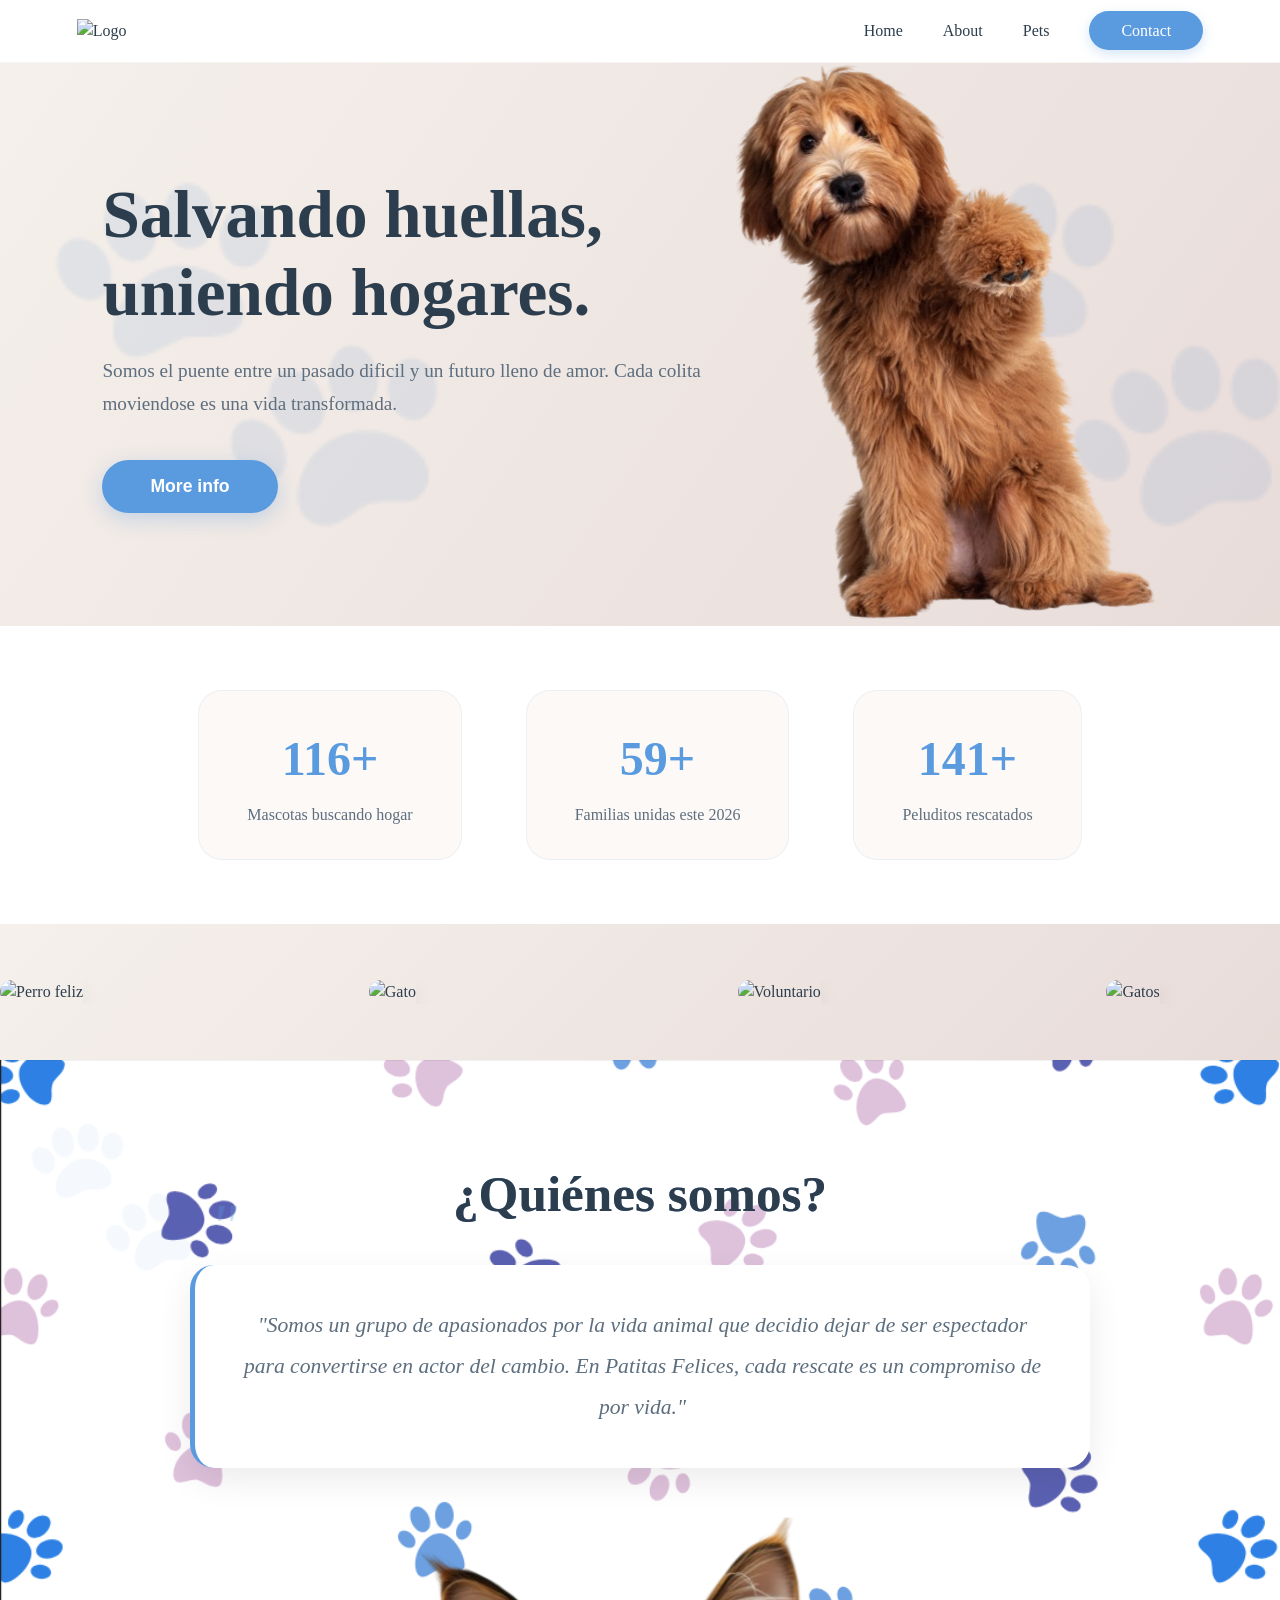
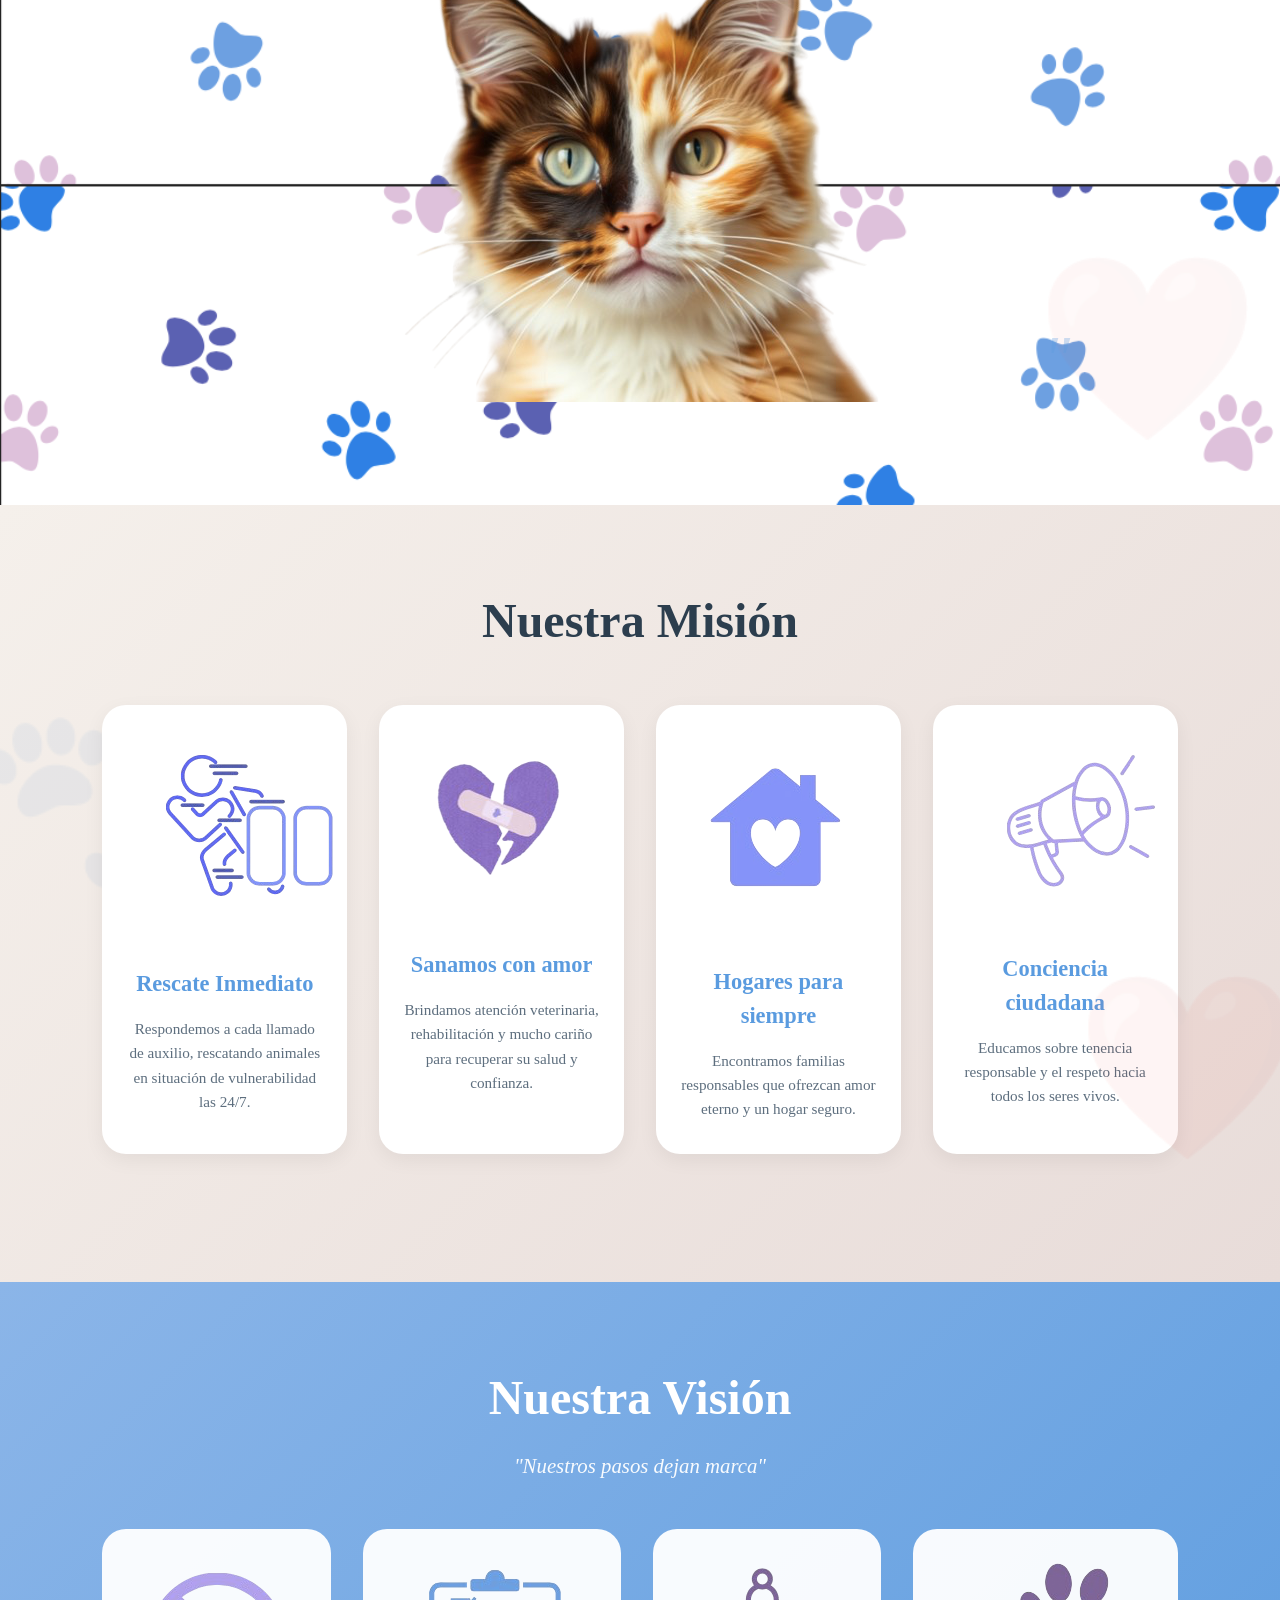
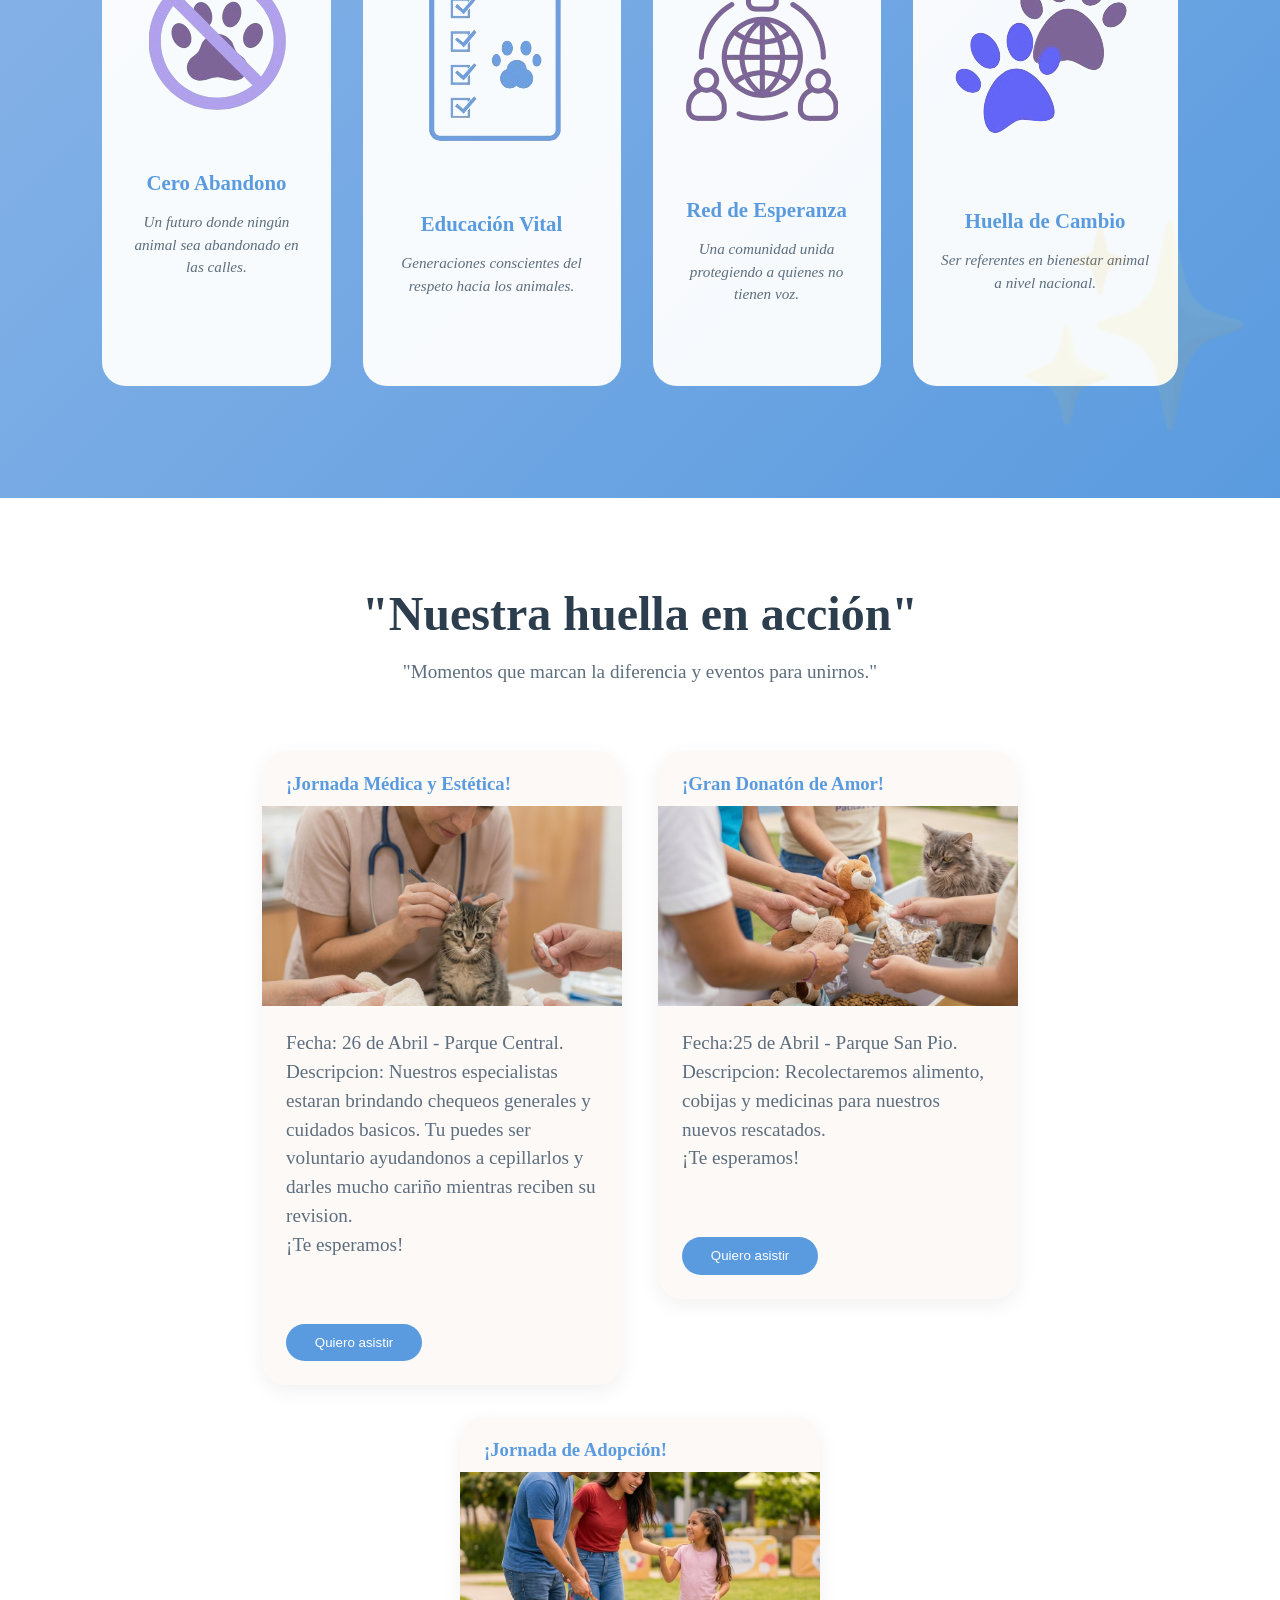
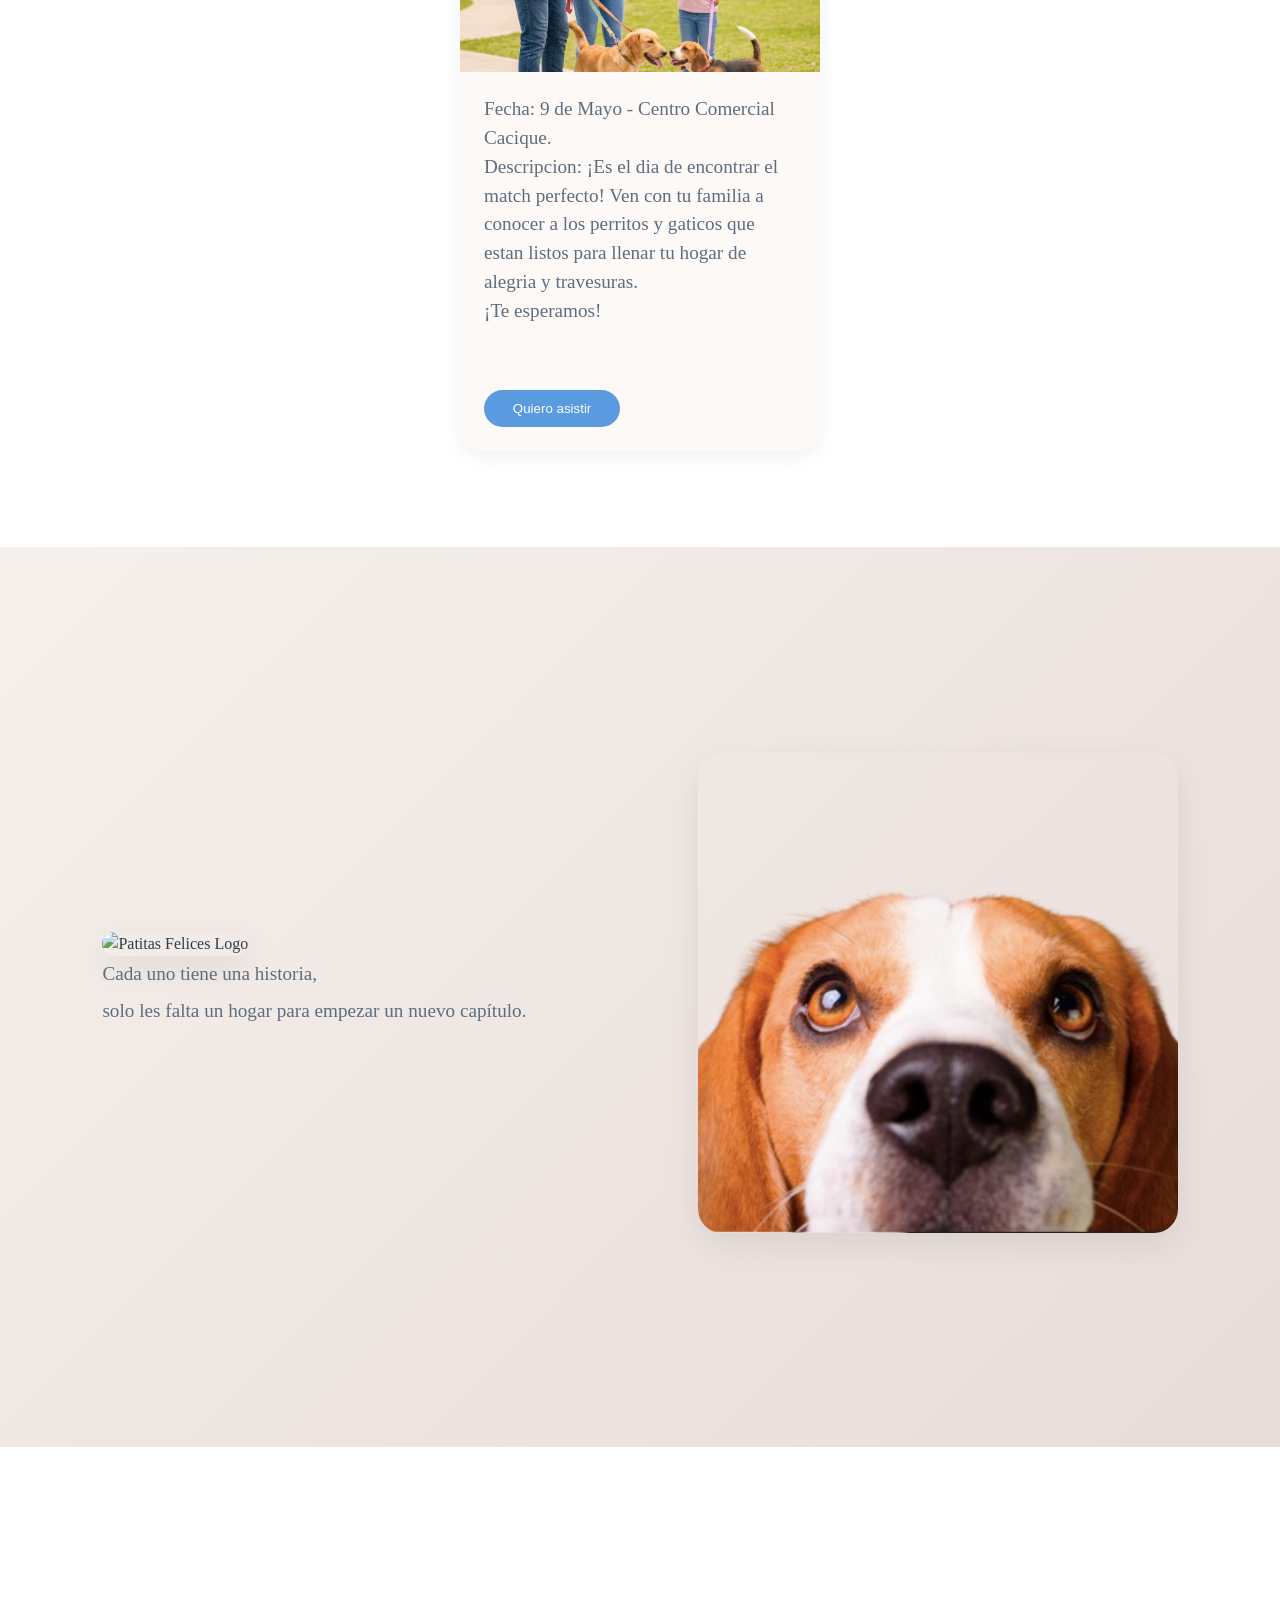
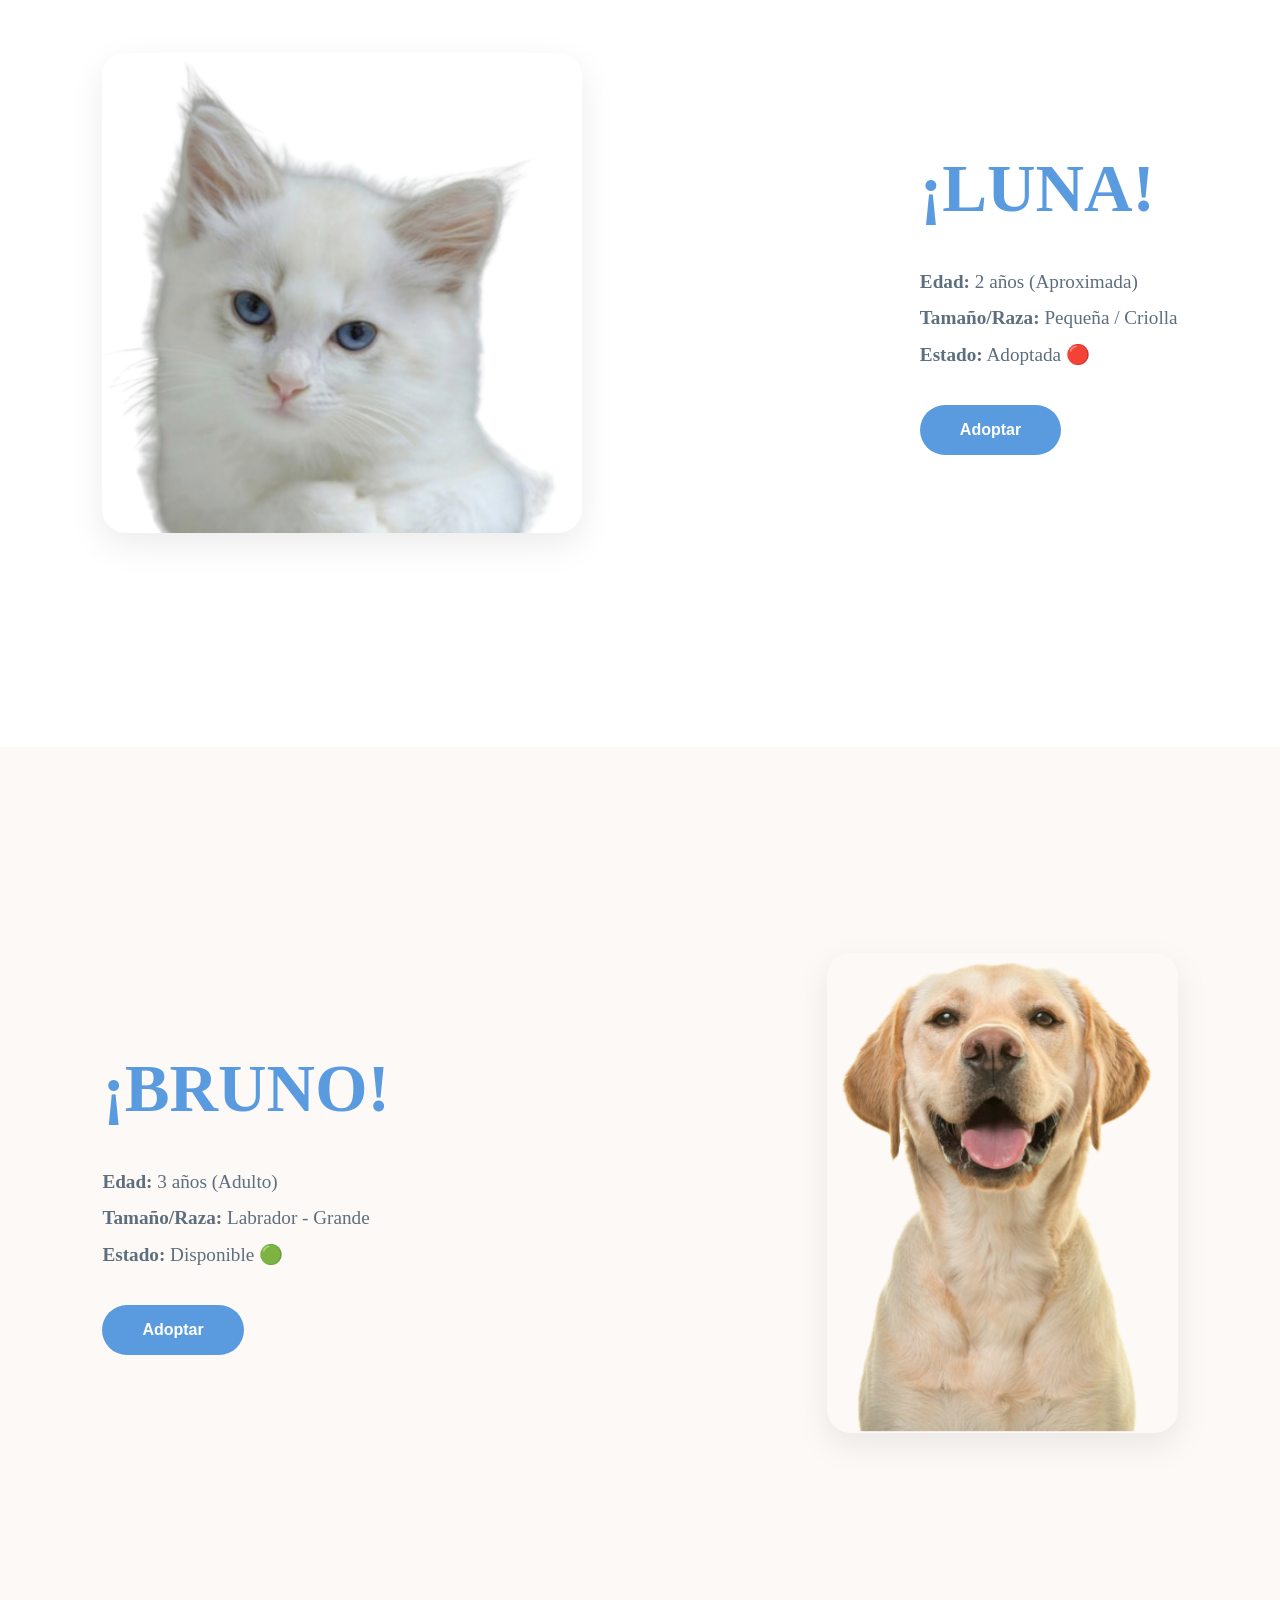
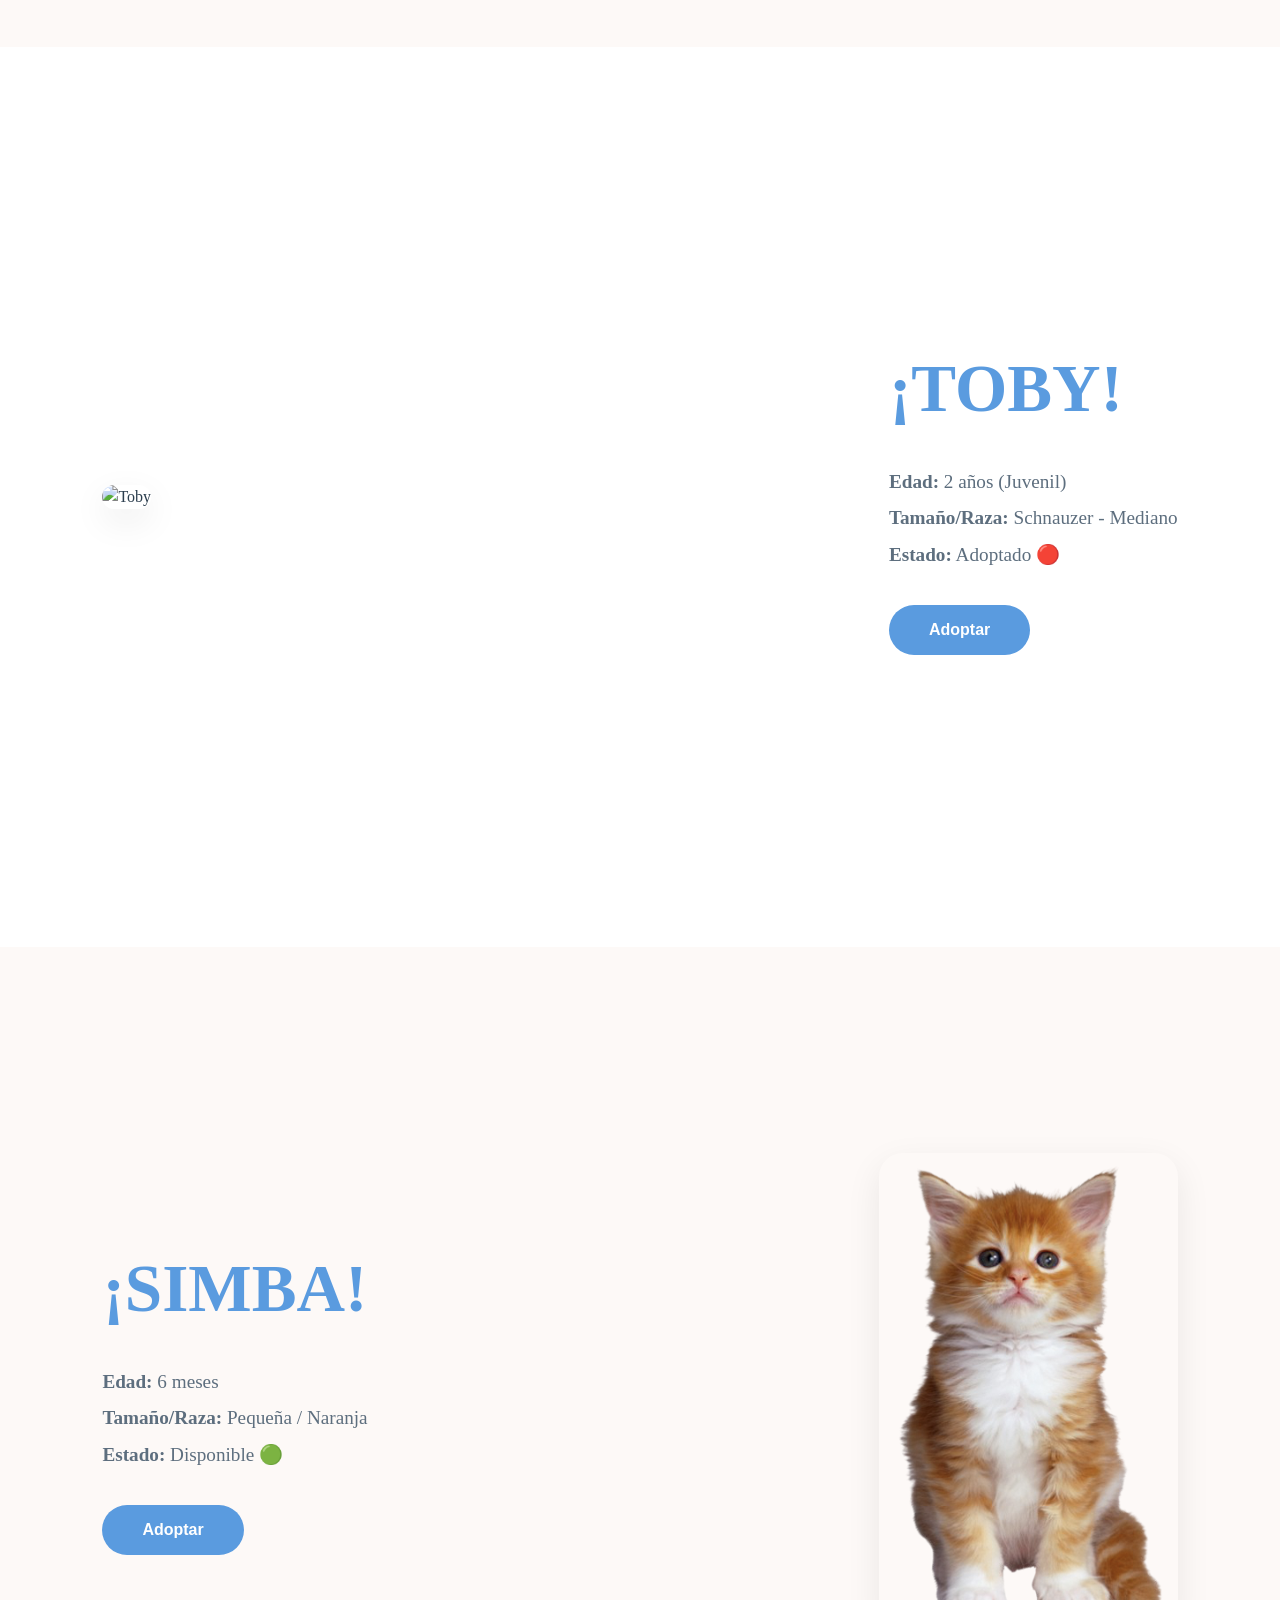
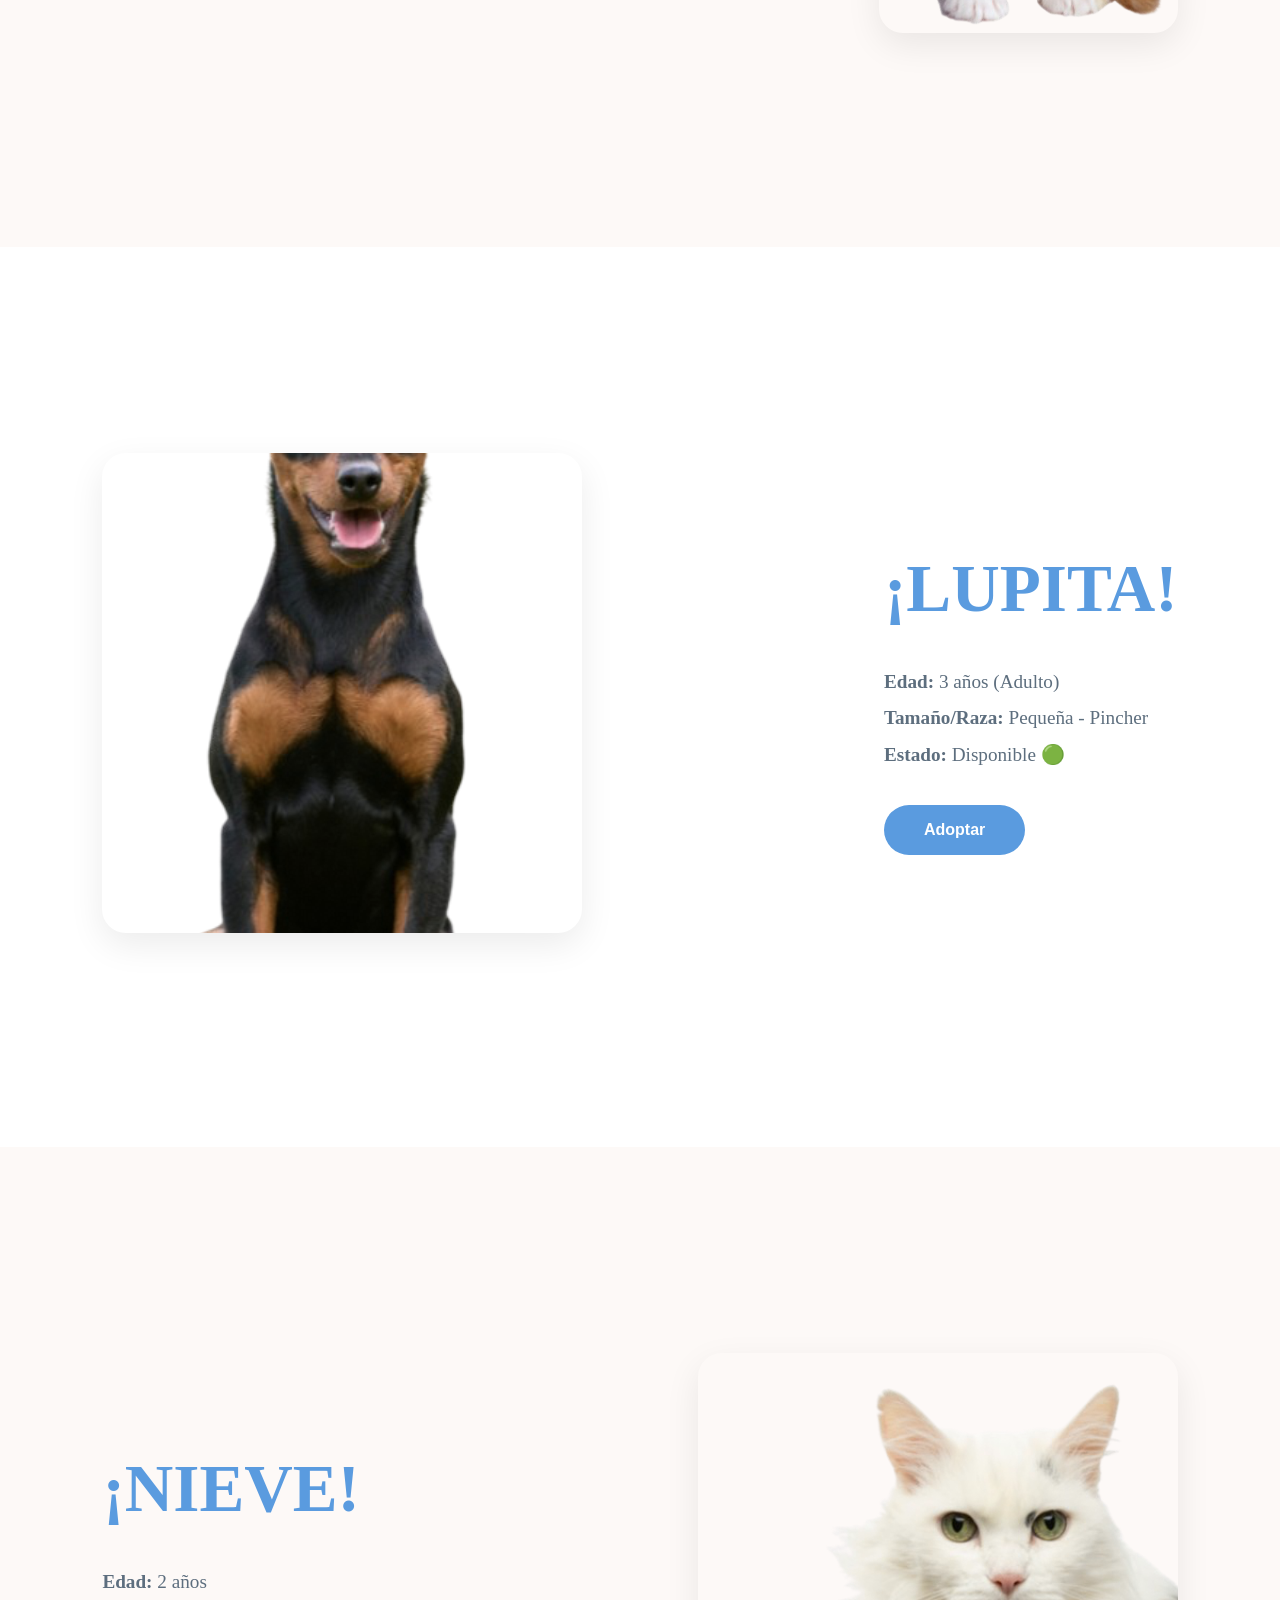
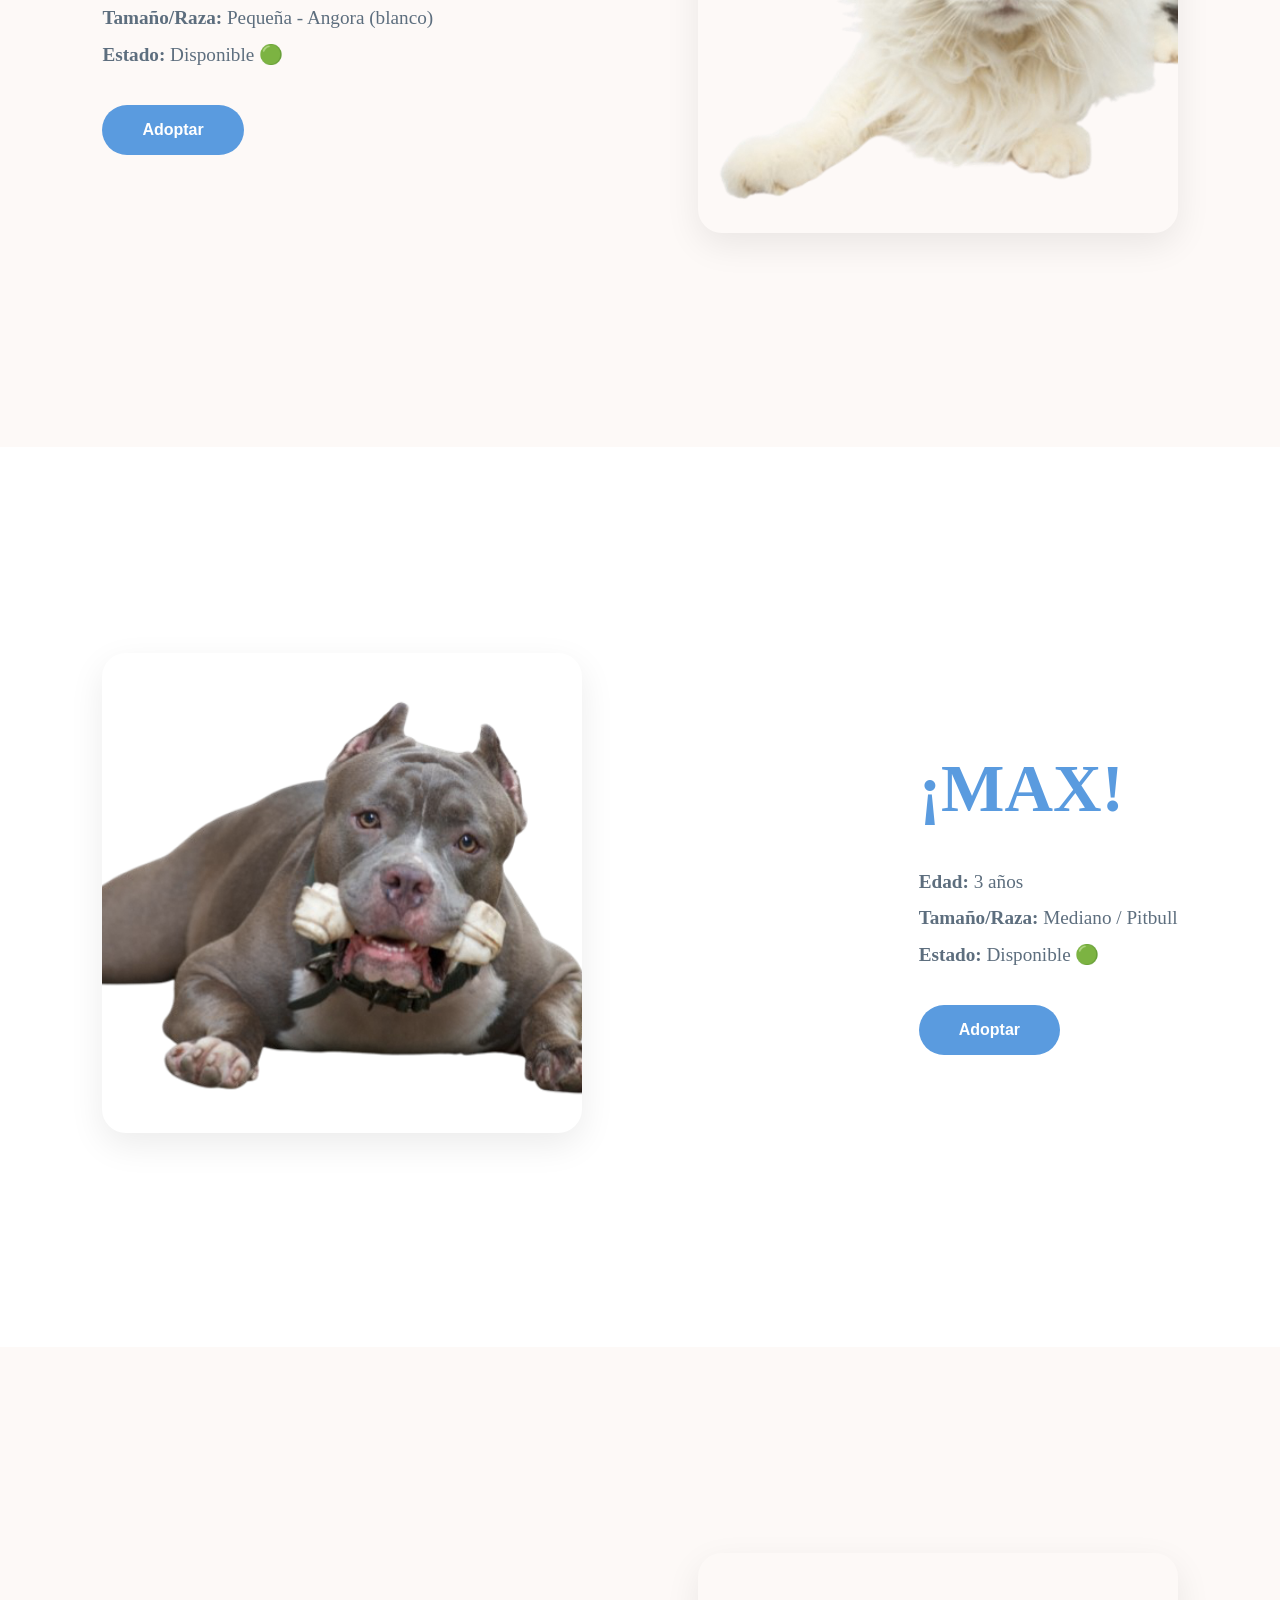
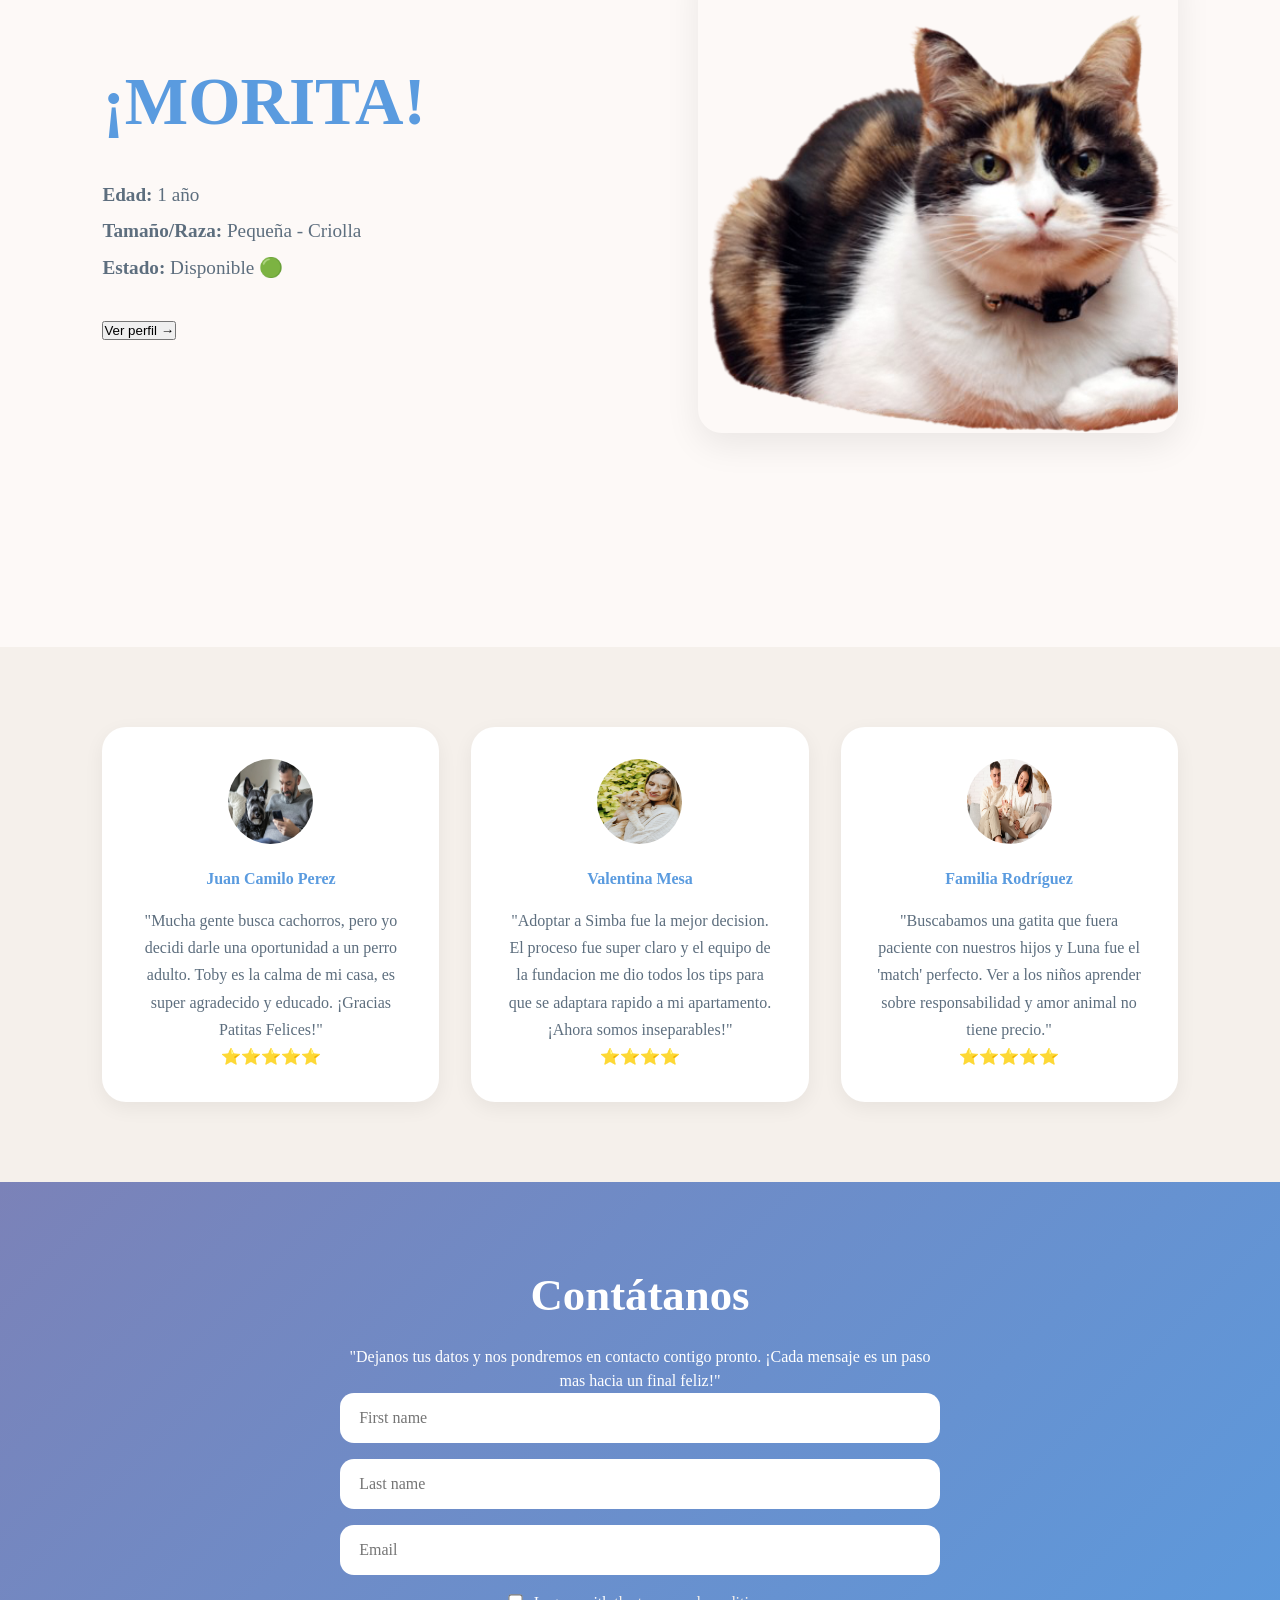
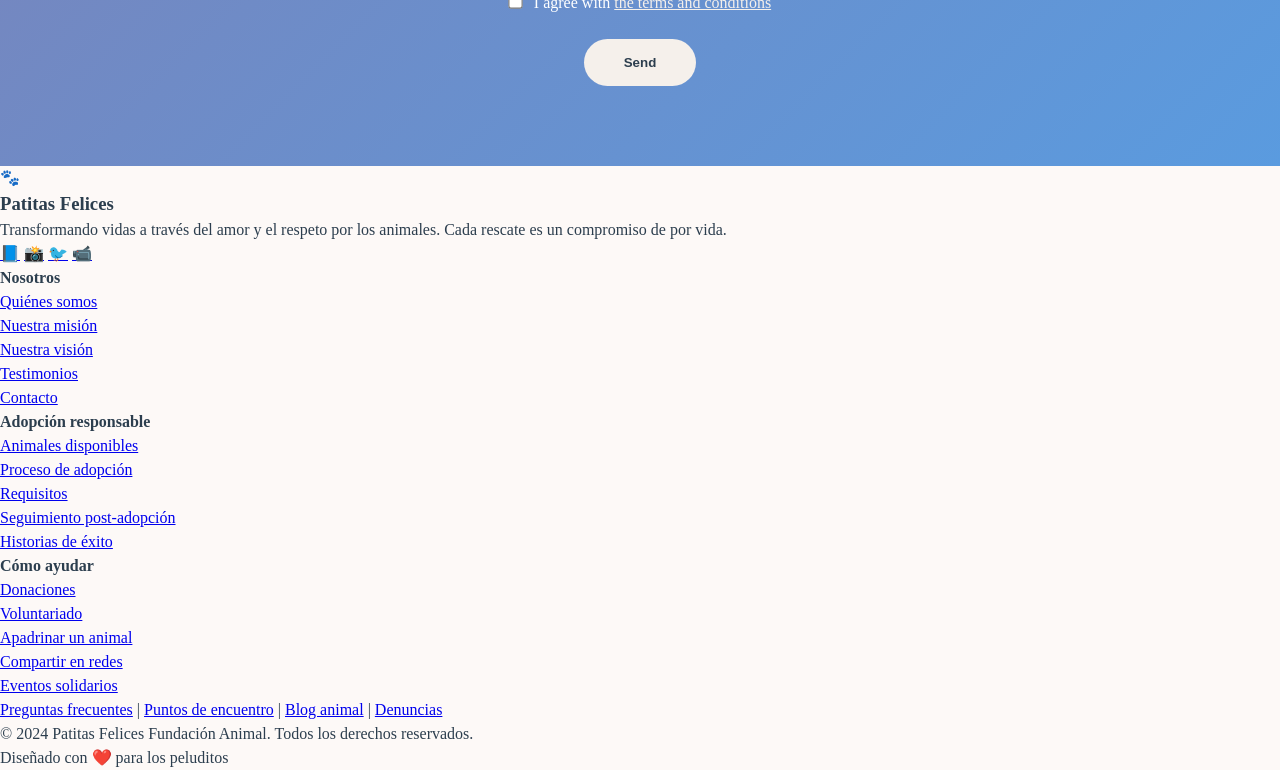
==== index.html @ 54b2ca93 "Merge pull request #6 from Jhonayker777/feature Feature" ====
<!DOCTYPE html>
<html lang="es">

<head>
    <meta charset="UTF-8">
    <meta name="viewport" content="width=device-width, initial-scale=1.0">
    <title>Patitas-felices</title>
    <link rel="stylesheet" href="style.css">
</head>

<body>
    <header>
        <div id="contenedor-logo">
            <img src="imagenes/Isotipo.webp" alt="Logo">
        </div>
        <nav>
            <ul>
                <li><a href="#home">Home</a></li>
                <li><a href="#about">About</a></li>
                <li><a href="#catalogo">Pets</a></li>
                <li id="boton-contato"><a href="#contact">Contact</a></li>
            </ul>
        </nav>
    </header>
    <main>
        <section id="home">
            <div>
                <h1>Salvando huellas, uniendo hogares.</h1>
                <p>Somos el puente entre un pasado dificil y un futuro lleno de amor. Cada colita moviendose es una
                    vida transformada.</p>
                <button>More info</button>
            </div>
            <div id="perro-home"><img src="imagenes/img-home.png" alt=""></div>
        </section>
        <section id="estadisticas">
            <div class="contenido-estadisticas">
                <h3>116+</h3>
                <p>Mascotas buscando hogar</p>
            </div>
            <div class="contenido-estadisticas">
                <h3>59+</h3>
                <p>Familias unidas este 2026</p>
            </div>
            <div class="contenido-estadisticas">
                <h3>141+</h3>
                <p>Peluditos rescatados</p>
            </div>
        </section>
        <section id="carrusel-netflix">
            <div class="carrusel-track">

                <div class="carrusel-item">
                    <img src="https://images.unsplash.com/photo-1543466835-00a7907e9de1?w=400&h=300&fit=crop"
                        alt="Perro feliz">
                </div>
                <div class="carrusel-item">
                    <img src="https://images.unsplash.com/photo-1574158622682-e40e69881006?w=400&h=300&fit=crop"
                        alt="Gato">
                </div>
                <div class="carrusel-item">
                    <img src="https://images.unsplash.com/photo-1450778869180-41d0601e046e?w=400&h=300&fit=crop"
                        alt="Voluntario">
                </div>
                <div class="carrusel-item">
                    <img src="https://images.unsplash.com/photo-1517331156700-3c241d2b4d83?w=400&h=300&fit=crop"
                        alt="Gatos">
                </div>
                <div class="carrusel-item">
                    <img src="https://images.unsplash.com/photo-1583511655857-d19b40a7a54e?w=400&h=300&fit=crop"
                        alt="Perro">
                </div>
                <div class="carrusel-item">
                    <img src="https://images.unsplash.com/photo-1537151625747-768eb6cf92b2?w=400&h=300&fit=crop"
                        alt="Evento">
                </div>

                <div class="carrusel-item">
                    <img src="https://images.unsplash.com/photo-1543466835-00a7907e9de1?w=400&h=300&fit=crop"
                        alt="Perro feliz">
                </div>
                <div class="carrusel-item">
                    <img src="https://images.unsplash.com/photo-1574158622682-e40e69881006?w=400&h=300&fit=crop"
                        alt="Gato">
                </div>
                <div class="carrusel-item">
                    <img src="https://images.unsplash.com/photo-1450778869180-41d0601e046e?w=400&h=300&fit=crop"
                        alt="Voluntario">
                </div>
                <div class="carrusel-item">
                    <img src="https://images.unsplash.com/photo-1517331156700-3c241d2b4d83?w=400&h=300&fit=crop"
                        alt="Gatos">
                </div>
                <div class="carrusel-item">
                    <img src="https://images.unsplash.com/photo-1583511655857-d19b40a7a54e?w=400&h=300&fit=crop"
                        alt="Perro">
                </div>
                <div class="carrusel-item">
                    <img src="https://images.unsplash.com/photo-1537151625747-768eb6cf92b2?w=400&h=300&fit=crop"
                        alt="Evento">
                </div>
            </div>
        </section>
        <section id="about">
            <article>
                <h2> ¿Quiénes somos?</h2>
                <p>
                    "Somos un grupo de apasionados por la vida animal que decidio dejar de ser espectador para
                    convertirse en actor del cambio. En Patitas Felices, cada rescate es un compromiso de por vida."
                </p>
                <div id="quienes-somos-container">
                    <img src="imagenes/quienes-somos-gato.png" alt="">
                </div>
            </article>
        </section>
        <section id="Mision">
            <h2> Nuestra Misión </h2>
            <div class="mision-container">
                <article>
                    <div class="mision-icono"><img src="imagenes/rescate-inmediato.png" alt=""></div>
                    <h3>Rescate Inmediato</h3>
                    <p>Respondemos a cada llamado de auxilio, rescatando animales en situación de vulnerabilidad las
                        24/7.</p>
                </article>
                <article>
                    <div class="mision-icono"><img src="imagenes/sanacion-amor.png" alt=""></div>
                    <h3>Sanamos con amor</h3>
                    <p>Brindamos atención veterinaria, rehabilitación y mucho cariño para recuperar su salud y
                        confianza.</p>
                </article>
                <article>
                    <div class="mision-icono"><img src="imagenes/hogar-siempre.png" alt=""></div>
                    <h3>Hogares para siempre</h3>
                    <p>Encontramos familias responsables que ofrezcan amor eterno y un hogar seguro.</p>
                </article>
                <article>
                    <div class="mision-icono"><img src="imagenes/conciencia.png" alt=""></div>
                    <h3>Conciencia ciudadana</h3>
                    <p>Educamos sobre tenencia responsable y el respeto hacia todos los seres vivos.</p>
                </article>
            </div>
        </section>
        <section id="Vision">
            <h2> Nuestra Visión </h2>
            <p class="vision-frase">"Nuestros pasos dejan marca"</p>
            <div class="vision-container">
                <article>
                    <div class="vision-icono"><img src="imagenes/0abandono.png" alt=""></div>
                    <h3>Cero Abandono</h3>
                    <p>Un futuro donde ningún animal sea abandonado en las calles.</p>
                </article>
                <article>
                    <div class="vision-icono"><img src="imagenes/educacion-vital.png" alt=""></div>
                    <h3>Educación Vital</h3>
                    <p>Generaciones conscientes del respeto hacia los animales.</p>
                </article>
                <article>
                    <div class="vision-icono"><img src="imagenes/red-esperanza.png" alt=""></div>
                    <h3>Red de Esperanza</h3>
                    <p>Una comunidad unida protegiendo a quienes no tienen voz.</p>
                </article>
                <article>
                    <div class="vision-icono"><img src="imagenes/huella-cambio.png" alt=""></div>
                    <h3>Huella de Cambio</h3>
                    <p>Ser referentes en bienestar animal a nivel nacional.</p>
                </article>
            </div>
        </section>
        <section id="Eventos">
            <h2>"Nuestra huella en acción"</h2>
            <p>"Momentos que marcan la diferencia y eventos para unirnos."</p>
            <article>
                <h3>¡Jornada Médica y Estética!</h3>
                <img src="imagenes/vacunacion.png" alt="vacunacion">
                <p>Fecha: 26 de Abril - Parque Central. <br> Descripcion: Nuestros especialistas estaran brindando
                    chequeos generales y cuidados basicos. Tu puedes ser voluntario ayudandonos a cepillarlos y darles
                    mucho cariño mientras reciben su revision. <br>¡Te esperamos!</p>
                <button>Quiero asistir</button>
            </article>
            <article>
                <h3>¡Gran Donatón de Amor!</h3>
                <img src="imagenes/donaton.png" alt="Donacion">
                <p>Fecha:25 de Abril - Parque San Pio. <br> Descripcion: Recolectaremos alimento, cobijas y medicinas
                    para nuestros nuevos rescatados. <br>¡Te esperamos!</p>
                <button>Quiero asistir</button>
            </article>
            <article>
                <h3>¡Jornada de Adopción!</h3>
                <img src="imagenes/jornada-adopcion.png" alt="adopcion">
                <p>Fecha: 9 de Mayo - Centro Comercial Cacique. <br> Descripcion: ¡Es el dia de encontrar el match
                    perfecto! Ven con tu familia a conocer a los perritos y gaticos que estan listos para llenar tu
                    hogar de alegria y travesuras. <br>¡Te esperamos!</p>
                <button>Quiero asistir</button>
            </article>
        </section>

        <section id="catalogo">

            <article id="portada">
                <div class="portada-contenido">
                    <div class="portada-logo">
                        <img src="imagenes/Logotipo.webp" alt="Patitas Felices Logo">
                    </div>
                    <p class="portada-frase">
                        Cada uno tiene una historia,<br>
                        solo les falta un hogar para empezar un nuevo capítulo.
                    </p>
                </div>
                <div class="portada-imagen">
                    <img src="imagenes/catalogo-perro-principal.png" alt="Perro feliz">
                </div>
            </article>
            <article>
                <div>
                    <img src="imagenes/luna.png" alt="Luna">
                </div>
                <div>
                    <h2>¡LUNA!</h2>
                    <p>
                        <strong>Edad:</strong> 2 años (Aproximada)<br>
                        <strong>Tamaño/Raza:</strong> Pequeña / Criolla<br>
                        <strong>Estado:</strong> Adoptada 🔴
                    </p>
                    <button class="btn-adoptar">Adoptar</button>
                </div>

            </article>
            <article>
                <div>
                    <h2>¡BRUNO!</h2>
                    <p>
                        <strong>Edad:</strong> 3 años (Adulto)<br>
                        <strong>Tamaño/Raza:</strong> Labrador - Grande<br>
                        <strong>Estado:</strong> Disponible 🟢
                    </p>
                    <button class="btn-adoptar">Adoptar</button>
                </div>
                <div>
                    <img src="imagenes/bruno.png" alt="Bruno">
                </div>
            </article>
            <article>
                <div>
                    <img src="imagenes/toby.png" alt="Toby">
                </div>
                <div>
                    <h2>¡TOBY!</h2>
                    <p>
                        <strong>Edad:</strong> 2 años (Juvenil)<br>
                        <strong>Tamaño/Raza:</strong> Schnauzer - Mediano<br>
                        <strong>Estado:</strong> Adoptado 🔴
                    </p>
                    <button class="btn-adoptar">Adoptar</button>
                </div>
            </article>
            <article>

                <div>
                    <h2>¡SIMBA!</h2>
                    <p>
                        <strong>Edad:</strong> 6 meses <br>
                        <strong>Tamaño/Raza:</strong> Pequeña / Naranja<br>
                        <strong>Estado:</strong> Disponible 🟢
                    </p>
                    <button class="btn-adoptar">Adoptar</button>
                </div>
                <div>
                    <img src="imagenes/simba.png" alt="Simba">
                </div>
            </article>
            <article>
                <div>
                    <img src="imagenes/lupita.png" alt="lupita">
                </div>
                <div>
                    <h2>¡LUPITA!</h2>
                    <p>
                        <strong>Edad:</strong> 3 años (Adulto)<br>
                        <strong>Tamaño/Raza:</strong> Pequeña - Pincher<br>
                        <strong>Estado:</strong> Disponible 🟢
                    </p>
                    <button class="btn-adoptar">Adoptar</button>
                </div>
            </article>
            <article>

                <div>
                    <h2>¡NIEVE!</h2>
                    <p>
                        <strong>Edad:</strong> 2 años <br>
                        <strong>Tamaño/Raza:</strong> Pequeña - Angora (blanco)<br>
                        <strong>Estado:</strong> Disponible 🟢
                    </p>
                    <button class="btn-adoptar">Adoptar</button>
                </div>
                <div>
                    <img src="imagenes/nieve.png" alt="Nieve">
                </div>
            </article>
            <article>
                <div>
                    <img src="imagenes/max.png" alt="max">
                </div>
                <div>
                    <h2>¡MAX!</h2>
                    <p>
                        <strong>Edad:</strong> 3 años <br>
                        <strong>Tamaño/Raza:</strong> Mediano / Pitbull<br>
                        <strong>Estado:</strong> Disponible 🟢
                    </p>
                    <button class="btn-adoptar">Adoptar</button>
                </div>
            </article>
            <article>
                <div>
                    <h2>¡MORITA!</h2>
                    <p>
                        <strong>Edad:</strong> 1 año <br>
                        <strong>Tamaño/Raza:</strong> Pequeña - Criolla<br>
                        <strong>Estado:</strong> Disponible 🟢
                    </p>
                    <button class="btn-ver-mas">Ver perfil →</button>
                </div>
                <div>
                    <img src="imagenes/morita.png" alt="Morita">
                </div>
            </article>

        </section>
        <section id="testimonios">
            <article>
                <img src="imagenes/juan-camilo.jpeg" alt="Foto-persona">
                <h4>Juan Camilo Perez</h4>
                <p>"Mucha gente busca cachorros, pero yo decidi darle una oportunidad a un perro adulto. Toby es la
                    calma de mi casa, es super agradecido y educado. ¡Gracias Patitas Felices!" <br>⭐⭐⭐⭐⭐</p>
            </article>

            <article>
                <img src="imagenes/valentina.png" alt="Foto-persona">
                <h4>Valentina Mesa</h4>
                <p>"Adoptar a Simba fue la mejor decision. El proceso fue super claro y el equipo de la fundacion me dio
                    todos los tips para que se adaptara rapido a mi apartamento. ¡Ahora somos inseparables!" <br>⭐⭐⭐⭐
                </p>
            </article>

            <article>
                <img src="imagenes/familia.png" alt="Familia Rodríguez">
                <h4>Familia Rodríguez</h4>
                <p>"Buscabamos una gatita que fuera paciente con nuestros hijos y Luna fue el 'match' perfecto. Ver a
                    los niños aprender sobre responsabilidad y amor animal no tiene precio." <br>⭐⭐⭐⭐⭐
                </p>
            </article>
        </section>
        <section id="contact">
            <article>
                <h2>Contátanos</h2>
                <p>"Dejanos tus datos y nos pondremos en contacto contigo pronto.
                    ¡Cada mensaje es un paso mas hacia un final feliz!"
                </p>
                <input type="text" placeholder="First name">
                <input type="text" placeholder="Last name">
                <input type="email" name="email" id="email" placeholder="Email">
                <div id="check">
                    <input type="checkbox" name="" id="checkbox" value="">
                    <label for="checkbox">I agree with <span> the terms and conditions</span></label>
                </div>
                <input type="button" value="Send" id="btn-contact">
            </article>
        </section>
    </main>
    <footer id="footer">
        <div class="footer-container">
            <div class="footer-columna">
                <div class="footer-logo">
                    <span class="footer-logo-icon">🐾</span>
                    <h3>Patitas Felices</h3>
                </div>
                <p class="footer-descripcion">
                    Transformando vidas a través del amor y el respeto por los animales.
                    Cada rescate es un compromiso de por vida.
                </p>
                <div class="footer-redes">
                    <a href="#" class="red-social">📘</a>
                    <a href="#" class="red-social">📸</a>
                    <a href="#" class="red-social">🐦</a>
                    <a href="#" class="red-social">📹</a>
                </div>
            </div>

            <div class="footer-columna">
                <h4>Nosotros</h4>
                <ul>
                    <li><a href="#about">Quiénes somos</a></li>
                    <li><a href="#Mision">Nuestra misión</a></li>
                    <li><a href="#Vision">Nuestra visión</a></li>
                    <li><a href="#testimonios">Testimonios</a></li>
                    <li><a href="#contact">Contacto</a></li>
                </ul>
            </div>

            <div class="footer-columna">
                <h4>Adopción responsable</h4>
                <ul>
                    <li><a href="#catalogo">Animales disponibles</a></li>
                    <li><a href="#">Proceso de adopción</a></li>
                    <li><a href="#">Requisitos</a></li>
                    <li><a href="#">Seguimiento post-adopción</a></li>
                    <li><a href="#">Historias de éxito</a></li>
                </ul>
            </div>
            <div class="footer-columna">
                <h4>Cómo ayudar</h4>
                <ul>
                    <li><a href="#">Donaciones</a></li>
                    <li><a href="#">Voluntariado</a></li>
                    <li><a href="#">Apadrinar un animal</a></li>
                    <li><a href="#">Compartir en redes</a></li>
                    <li><a href="#">Eventos solidarios</a></li>
                </ul>
            </div>
        </div>
        <div class="footer-links-adicionales">
            <div class="footer-links-container">
                <a href="#">Preguntas frecuentes</a>
                <span class="separador">|</span>
                <a href="#">Puntos de encuentro</a>
                <span class="separador">|</span>
                <a href="#">Blog animal</a>
                <span class="separador">|</span>
                <a href="#">Denuncias</a>
            </div>
        </div>
        <div class="footer-bottom">
            <div class="footer-bottom-container">
                <p>&copy; 2024 Patitas Felices Fundación Animal. Todos los derechos reservados.</p>
                <p class="footer-dev">Diseñado con ❤️ para los peluditos</p>
            </div>
        </div>
    </footer>
</body>

</html>
---- style.css ----
* {
    margin: 0;
    padding: 0;
    box-sizing: border-box;
}

@font-face {
    font-family: 'MiFuentePersonalizada';
    src: url('fonts/LuckiestGuy.ttf') format('truetype');
    font-weight: normal;
    font-style: normal;
}
@font-face {
    font-family: 'parrafos';
    src: url('fonts/Cafe\ Francoise_D.otf') format('opentype');
    font-weight: normal;
    font-style: normal;
        
}

:root {
    
    --arena: #F5F0EB;
    --cardo: #E8DCD9;
    --cielo: #7B82B8;
    --mar: #5A9BDF;
    --lago: #8BB5E8;
    
    --blanco: #FFFFFF;
    --texto-profundo: #2C3E4E;
    --texto-suave: #5D6E7E;
    --fondo-calido: #FDF9F7;
    --sombra-natural: 0 12px 35px rgba(0, 0, 0, 0.08);
    --sombra-suave: 0 6px 20px rgba(0, 0, 0, 0.06);
    --borde-redondo: 24px;
    --borde-muy-redondo: 40px;
}

body {
    
    background-color: var(--fondo-calido);
    color: var(--texto-profundo);
    line-height: 1.5;
}

header {
    background: rgba(255, 255, 255, 0.96);
    backdrop-filter: blur(12px);
    padding: 1.2rem 6%;
    display: flex;
    justify-content: space-between;
    align-items: center;
    box-shadow: var(--sombra-suave);
    border-bottom: 1px solid rgba(0, 0, 0, 0.04);
}

#contenedor-logo img {
    height: 5em;
    width: 100%;
    transition: transform 0.3s;
    padding: 0;
}


#contenedor-logo img:hover {
    transform: scale(1.05);
}

nav ul {
    display: flex;
    gap: 2.5rem;
    list-style: none;
}

nav ul li a {
    text-decoration: none;
    color: var(--texto-profundo);
    font-weight: 500;
    transition: color 0.3s;
    padding: 0.5rem 0;
    position: relative;
}

nav ul li a::after {
    content: '';
    position: absolute;
    bottom: 0;
    left: 0;
    width: 0;
    height: 2.5px;
    background: var(--mar);
    border-radius: 2px;
    transition: width 0.3s;
}

nav ul li a:hover::after {
    width: 100%;
}

nav ul li a:hover {
    color: var(--mar);
}

#boton-contato a {
    background: var(--mar);
    color: var(--blanco);
    padding: 0.7rem 2rem;
    border-radius: var(--borde-muy-redondo);
    box-shadow: 0 4px 12px rgba(90, 155, 223, 0.25);
}

#boton-contato a::after {
    display: none;
}

#boton-contato a:hover {
    background: var(--cielo);
    transform: translateY(-2px);
}


#home {
    min-height: 25em;
    background: linear-gradient(125deg, var(--arena) 0%, var(--cardo) 100%);
    display: flex;
    align-items: center;
    padding: 0 8%;
    position: relative;
    overflow: hidden;
    justify-content: center;
}

#home::before {
    content: '🐾';
    position: absolute;
    font-size: 350px;
    opacity: 0.08;
    right: -30px;
    pointer-events: none;
}
#home::after{
    content: '🐾';
    position: absolute;
    font-size: 350px;
    left: 30px;
    opacity: 0.08;
}


#home div {
    max-width: 650px;
    position: relative;
    z-index: 2;
    
}

#home h1 {
    font-size: 4.2rem;
    line-height: 1.15;
    margin-bottom: 1.5rem;
    color: var(--texto-profundo);
    font-family: 'MiFuentePersonalizada';
}

#home p {
    font-size: 1.2rem;
    color: var(--texto-suave);
    margin-bottom: 2.5rem;
    line-height: 1.7;
    font-family: 'parrafos';
    
}

#home button {
    background: var(--mar);
    color: var(--blanco);
    border: none;
    padding: 1rem 3rem;
    font-size: 1.1rem;
    font-weight: 600;
    border-radius: var(--borde-muy-redondo);
    cursor: pointer;
    transition: all 0.3s;
    box-shadow: 0 6px 20px rgba(90, 155, 223, 0.3);
}

#home button:hover {
    background: var(--cielo);
    transform: translateY(-3px);
}


#estadisticas {
    display: flex;
    justify-content: center;
    gap: 4rem;
    padding: 4rem 6%;
    background: var(--blanco);
}

.contenido-estadisticas {
    text-align: center;
    padding: 2rem 3rem;
    min-width: 220px;
    transition: all 0.3s;
    border-radius: var(--borde-redondo);
    background: var(--fondo-calido);
    border: 1px solid rgba(90, 155, 223, 0.1);
}

.contenido-estadisticas:hover {
    transform: translateY(-6px);
    box-shadow: var(--sombra-natural);
    border-color: var(--mar);
}

.contenido-estadisticas h3 {
    font-size: 3rem;
    color: var(--mar);
    margin-bottom: 0.5rem;
    font-weight: 700;
    font-family: 'MiFuentePersonalizada';
}

.contenido-estadisticas p {
    color: var(--texto-suave);
    font-weight: 500;
    font-family: 'parrafos';
}


#carrusel-netflix {
    overflow: hidden;
    padding: 3.5rem 0;
    background: linear-gradient(135deg, var(--arena) 0%, var(--cardo) 100%);
    white-space: nowrap;
}

.carrusel-track {
    display: flex;
    gap: 1.8rem;
    animation: scrollInfinito 40s linear infinite;
}

.carrusel-track:hover {
    animation-play-state: running;
}

.carrusel-item {
    flex-shrink: 0;
    width: 340px;
    border-radius: var(--borde-redondo);
    overflow: hidden;
}

.carrusel-item img {
    width: 100%;
    height: 240px;
    object-fit: cover; /* Recortar la imagen */
    box-shadow: var(--sombra-suave);
    transition: all 0.3s;
}

.carrusel-item:hover {
    transform: scale(1.02);
}

@keyframes scrollInfinito {
    0% { transform: translateX(0); }
    100% { transform: translateX(-50%); }
}


#about {
    padding: 6rem 8%;
    background-image: url('imagenes/fondopatitas.png');
    background-size: 100%;
    background-repeat: repeat;
    position: relative;
    overflow: hidden;
}
    

#about::before {
    content: '❤️';
    position: absolute;
    font-size: 180px;
    opacity: 0.04;
    right: 20px;
    bottom: 20px;
}

#about::after {
    content: '🐾';
    position: absolute;
    font-size: 150px;
    opacity: 0.04;
    left: 20px;
    top: 20px;
}

#about article {
    max-width: 900px;
    margin: 0 auto;
    text-align: center;
    position: relative;
    z-index: 2;
}

#about h2 {
    font-size: 3.2rem;
    margin-bottom: 2rem;
    background: linear-gradient(135deg, var(--mar) 0%, var(--cielo) 100%);
    background-clip: text;
    -webkit-background-clip: text;
    font-family: 'MiFuentePersonalizada';
}

#about p {
    font-size: 1.35rem;
    color: var(--texto-suave);
    line-height: 1.9;
    margin-bottom: 2.5rem;
    font-style: italic;
    background: var(--blanco);
    padding: 2.5rem 3rem;
    border-radius: var(--borde-redondo);
    box-shadow: var(--sombra-natural);
    border-left: 5px solid var(--mar);
    font-family: 'parrafos';
}

#about p::before {
    content: '"';
    font-size: 4rem;
    color: var(--mar);
    opacity: 0.3;
    position: absolute;
    left: 20px;
    top: 10px;
    font-family: serif;
}

#about p::after {
    content: '"';
    font-size: 4rem;
    color: var(--mar);
    opacity: 0.3;
    position: absolute;
    right: 20px;
    bottom: -10px;
    font-family: serif;
}

#about button {
    background: linear-gradient(135deg, var(--mar), var(--cielo));
    color: var(--blanco);
    border: none;
    padding: 1rem 2.8rem;
    font-size: 1.1rem;
    font-weight: 600;
    border-radius: var(--borde-muy-redondo);
    cursor: pointer;
    transition: all 0.3s;
    margin-top: 1rem;
    box-shadow: 0 6px 20px rgba(90, 155, 223, 0.3);
}

#about button:hover {
    transform: translateY(-3px);
}


#Mision {
    padding: 5rem 8%;
    background: linear-gradient(135deg, var(--arena) 0%, var(--cardo) 100%);
    text-align: center;
    position: relative;
    overflow: hidden;
}

#Mision::before {
    content: '🐾';
    position: absolute;
    font-size: 200px;
    opacity: 0.05;
    left: -30px;
    top: 20%;
}

#Mision::after {
    content: '❤️';
    position: absolute;
    font-size: 180px;
    opacity: 0.05;
    right: -20px;
    bottom: 10%;
}

#Mision h2 {
    font-size: 3rem;
    margin-bottom: 3rem;
    color: var(--texto-profundo);
    position: relative;
    display: inline-block;
    font-family: 'MiFuentePersonalizada';
}

#Mision h2::before {
    content: '';
    position: absolute;
    bottom: -10px;
    left: 50%;
    transform: translateX(-50%);
    width: 80px;
    height: 3px;
    border-radius: 3px;
}

.mision-container {
    display: grid;
    grid-template-columns: repeat(4, 1fr);
    gap: 2rem;
    margin-bottom: 3rem;
}

#Mision article {
    background: var(--blanco);
    padding: 2rem 1.5rem;
    border-radius: var(--borde-redondo);
    transition: all 0.4s;
    box-shadow: var(--sombra-suave);
    text-align: center;
    position: relative;
    overflow: hidden;
    cursor: pointer;
}

#Mision article::before {
    content: '';
    position: absolute;
    top: 0;
    left: 0;
    width: 100%;
    height: 4px;
    background: linear-gradient(90deg, var(--mar), var(--cielo));
    transform: scaleX(0);
    transition: transform 0.4s;
}

#Mision article:hover::before {
    transform: scaleX(1);
}

#Mision article:hover {
    transform: translateY(-12px);
    box-shadow: var(--sombra-natural);
}

.mision-icono {
    font-size: 3.5rem;
    margin-bottom: 1.2rem;
    transition: transform 0.3s;
}

#Mision article:hover .mision-icono {
    transform: scale(1.1);
}

#Mision article h3 {
    font-size: 1.4rem;
    color: var(--mar);
    margin-bottom: 1rem;
    font-weight: 700;
    font-family: 'MiFuentePersonalizada';
}

#Mision article p {
    font-size: 0.95rem;
    color: var(--texto-suave);
    line-height: 1.6;
    font-family: 'parrafos';
}


#Vision {
    padding: 5rem 8%;
    background: linear-gradient(135deg, var(--lago) 0%, var(--mar) 100%);
    text-align: center;
    position: relative;
}

#Vision::before {
    content: '✨';
    position: absolute;
    font-size: 200px;
    opacity: 0.08;
    right: 20px;
    bottom: 20px;
}

#Vision h2 {
    font-size: 3rem;
    margin-bottom: 1rem;
    color: var(--blanco);
    font-family: 'MiFuentePersonalizada';
}

#Vision p {
    font-size: 1.3rem;
    color: rgba(255, 255, 255, 0.95);
    margin-bottom: 3rem;
    font-style: italic;
    font-family: 'parrafos';
}

.vision-container {
    display: grid;
    grid-template-columns: repeat(4, 1fr);
    gap: 2rem;
    margin-bottom: 2rem;
}

#Vision article {
    background: rgba(255, 255, 255, 0.95);
    padding: 2rem 1.5rem;
    border-radius: var(--borde-redondo);
    transition: all 0.4s;
    text-align: center;
}

#Vision article:hover {
    transform: translateY(-10px);
    box-shadow: var(--sombra-natural);
}

.vision-icono {
    font-size: 3rem;
    margin-bottom: 1rem;
}

#Vision article h3 {
    font-size: 1.3rem;
    color: var(--mar);
    margin-bottom: 0.8rem;
    font-weight: 700;
}

#Vision article p {
    font-size: 0.95rem;
    color: var(--texto-suave);
}


#Eventos {
    padding: 5rem 8%;
    background: var(--blanco);
    text-align: center;
}

#Eventos h2 {
    font-size: 3rem;
    margin-bottom: 0.5rem;
    font-family: 'MiFuentePersonalizada';
}

#Eventos p {
    font-size: 1.2rem;
    color: var(--texto-suave);
    margin-bottom: 3rem;
    font-family: 'parrafos';
}

#Eventos article {
    display: inline-block;
    width: 360px;
    margin: 1rem;
    background: var(--fondo-calido);
    border-radius: var(--borde-redondo);
    overflow: hidden;
    text-align: left;
    transition: all 0.3s;
    box-shadow: var(--sombra-suave);
    vertical-align: top;
}

#Eventos article:hover {
    transform: translateY(-8px);
    box-shadow: var(--sombra-natural);
}

#Eventos article h3 {
    padding: 1.2rem 1.5rem 0.5rem;
    color: var(--mar);
    font-family: 'MiFuentePersonalizada';
}

#Eventos article img {
    width: 100%;
    height: 200px;
    object-fit: cover;
}

#Eventos article p {
    padding: 1rem 1.5rem;
    color: var(--texto-suave);
    font-family: 'parrafos';
}

#Eventos article button {
    margin: 0 1.5rem 1.5rem;
    padding: 0.7rem 1.8rem;
    background: var(--mar);
    color: var(--blanco);
    border: none;
    border-radius: var(--borde-muy-redondo);
    cursor: pointer;
    transition: all 0.3s;
}

#Eventos article button:hover {
    background: var(--cielo);
}


#catalogo {
    display: flex;
    flex-direction: column;
}

#catalogo article {
    min-height: 100vh;
    display: flex;
    align-items: center;
    justify-content: space-between;
    padding: 0 8%;
    gap: 5rem;
    transition: all 0.3s;
}

#portada {
    background: linear-gradient(135deg, var(--arena) 0%, var(--cardo) 100%);
}

#catalogo article:not(#portada):nth-child(even) {
    background: var(--blanco);
}

#catalogo article:not(#portada):nth-child(odd) {
    background: var(--fondo-calido);
}

#catalogo article  div:first-child {
    flex: 1;
    max-width: 550px;
    
}

#catalogo article h2 {
    font-size: 4.2rem;
    color: var(--mar);
    margin-bottom: 1.5rem;
    font-family: 'MiFuentePersonalizada';
}

#catalogo article p {
    font-size: 1.2rem;
    color: var(--texto-suave);
    line-height: 1.9;
    margin-bottom: 2rem;
    font-family: 'parrafos';
}

.btn-adoptar {
    background: var(--mar);
    color: var(--blanco);
    border: none;
    padding: 1rem 2.5rem;
    font-size: 1rem;
    font-weight: 600;
    border-radius: var(--borde-muy-redondo);
    cursor: pointer;
    transition: all 0.3s;
}

.btn-adoptar:hover {
    background: var(--cielo);
    transform: translateY(-3px);
}



#catalogo article img {
    width: 100%;
    max-width: 480px;
    height: 480px;
    object-fit: cover;
    border-radius: var(--borde-redondo);
    box-shadow: var(--sombra-natural);
    transition: transform 0.3s;
}

#catalogo article img:hover {
    transform: scale(1.02);
}


#testimonios {
    display: grid;
    grid-template-columns: repeat(3, 1fr);
    gap: 2rem;
    padding: 5rem 8%;
    background: var(--arena);
}

#testimonios article {
    background: var(--blanco);
    padding: 2rem;
    border-radius: var(--borde-redondo);
    text-align: center;
    transition: all 0.3s;
    box-shadow: var(--sombra-suave);
}

#testimonios article:hover {
    transform: translateY(-6px);
    box-shadow: var(--sombra-natural);
}

#testimonios img {
    width: 85px;
    height: 85px;
    border-radius: 50%;
    background: var(--mar);
    margin-bottom: 1rem;
}

#testimonios h4 {
    color: var(--mar);
    margin-bottom: 1rem;
    font-family: 'MiFuentePersonalizada';
}

#testimonios p {
    color: var(--texto-suave);
    line-height: 1.7;
    font-family: 'parrafos';
}

#contact {
    padding: 5rem 8%;
    background: linear-gradient(135deg, var(--cielo), var(--mar));
    color: var(--blanco);
}
#contact p {
    font-family: 'parrafos';
}

#contact article {
    max-width: 600px;
    margin: 0 auto;
    text-align: center;
}

#contact h2 {
    font-size: 2.8rem;
    margin-bottom: 1rem;
    font-family: 'MiFuentePersonalizada';
}

#contact input:not([type="checkbox"]):not([type="button"]) {
    width: 100%;
    padding: 1rem 1.2rem;
    margin-bottom: 1rem;
    border: none;
    border-radius: 14px;
    font-size: 1rem;
    font-family: inherit;
}

#contact input:focus {
    outline: none;
    box-shadow: 0 0 0 3px var(--arena);
}

#contact input[type="checkbox"] {
    margin-right: 0.5rem;
    transform: scale(1.1);
    accent-color: var(--arena);
}

#contact label span {
    color: var(--arena);
    text-decoration: underline;
    cursor: pointer;
}

#contact input[type="button"] {
    background: var(--arena);
    color: var(--texto-profundo);
    border: none;
    padding: 1rem 2.5rem;
    border-radius: var(--borde-muy-redondo);
    cursor: pointer;
    font-weight: 700;
    margin-top: 1.5rem;
    transition: all 0.3s;
}

#contact input[type="button"]:hover {
    background: var(--cardo);
    transform: translateY(-2px);
}


@keyframes fadeInUp {
    from {
        opacity: 0;
        transform: translateY(30px);
    }
    to {
        opacity: 1;
        transform: translateY(0);
    }
}

.contenido-estadisticas, #Mision article, #Vision article, #Eventos article, #testimonios article {
    animation: fadeInUp 0.6s ease-out backwards;
}

.contenido-estadisticas:nth-child(1) { animation-delay: 0.1s; }
.contenido-estadisticas:nth-child(2) { animation-delay: 0.2s; }
.contenido-estadisticas:nth-child(3) { animation-delay: 0.3s; }

html {
    scroll-behavior: smooth;
}

@media (max-width: 1200px) {
    .mision-container, .vision-container {
        grid-template-columns: repeat(2, 1fr);
        gap: 1.8rem;
    }
}

@media (max-width: 768px) {
    header {
        flex-direction: column;
        gap: 1rem;
    }
    
    nav ul {
        flex-wrap: wrap;
        justify-content: center;
        gap: 1rem;
    }
    
    #home {
        text-align: center;
        justify-content: center;
        padding: 0 5%;
    }
    
    #home h1 {
        font-size: 2.5rem;
    }
    
    #home p {
        font-size: 1rem;
    }
    
    #estadisticas {
        flex-direction: column;
        align-items: center;
        gap: 1.5rem;
    }
    
    .contenido-estadisticas {
        width: 80%;
    }
    
    #Mision, #Vision {
        padding: 3rem 5%;
    }
    
    #Mision h2, #Vision h2 {
        font-size: 2.2rem;
    }
    
    .mision-container, .vision-container {
        grid-template-columns: 1fr;
        gap: 1.5rem;
    }
    
    #Eventos article {
        width: calc(100% - 2rem);
        max-width: 380px;
    }
    
    #catalogo article {
        flex-direction: column;
        text-align: center;
        padding: 3rem 5%;
        gap: 2rem;
    }
    
    #catalogo article  div:first-child {
        max-width: 100%;
    }
    
    #catalogo article h2 {
        font-size: 2.5rem;
    }
    
    #catalogo article img {
        max-width: 300px;
        height: 300px;
    }
    
    #testimonios {
        grid-template-columns: 1fr;
    }
    
    #contact {
        padding: 3rem 5%;
    }
    
    #contact article {
        padding: 0 1rem;
    }
}
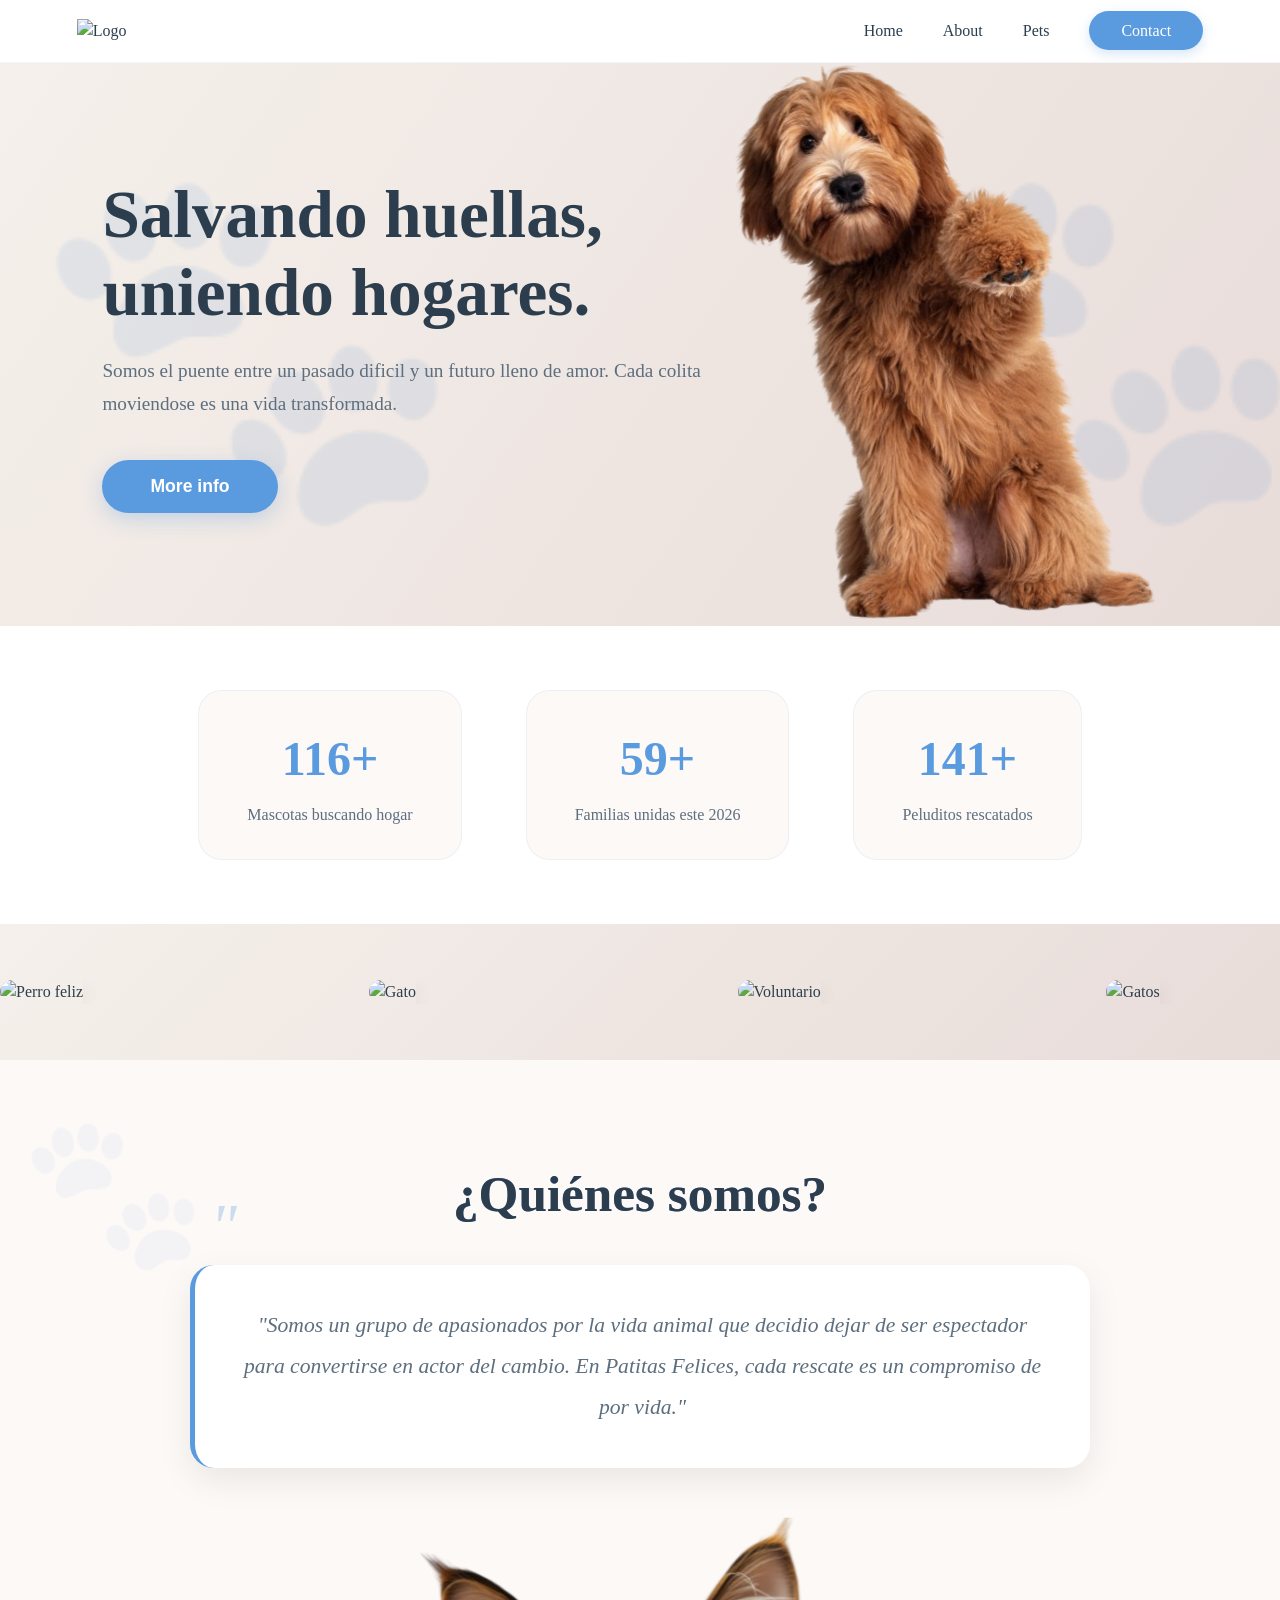
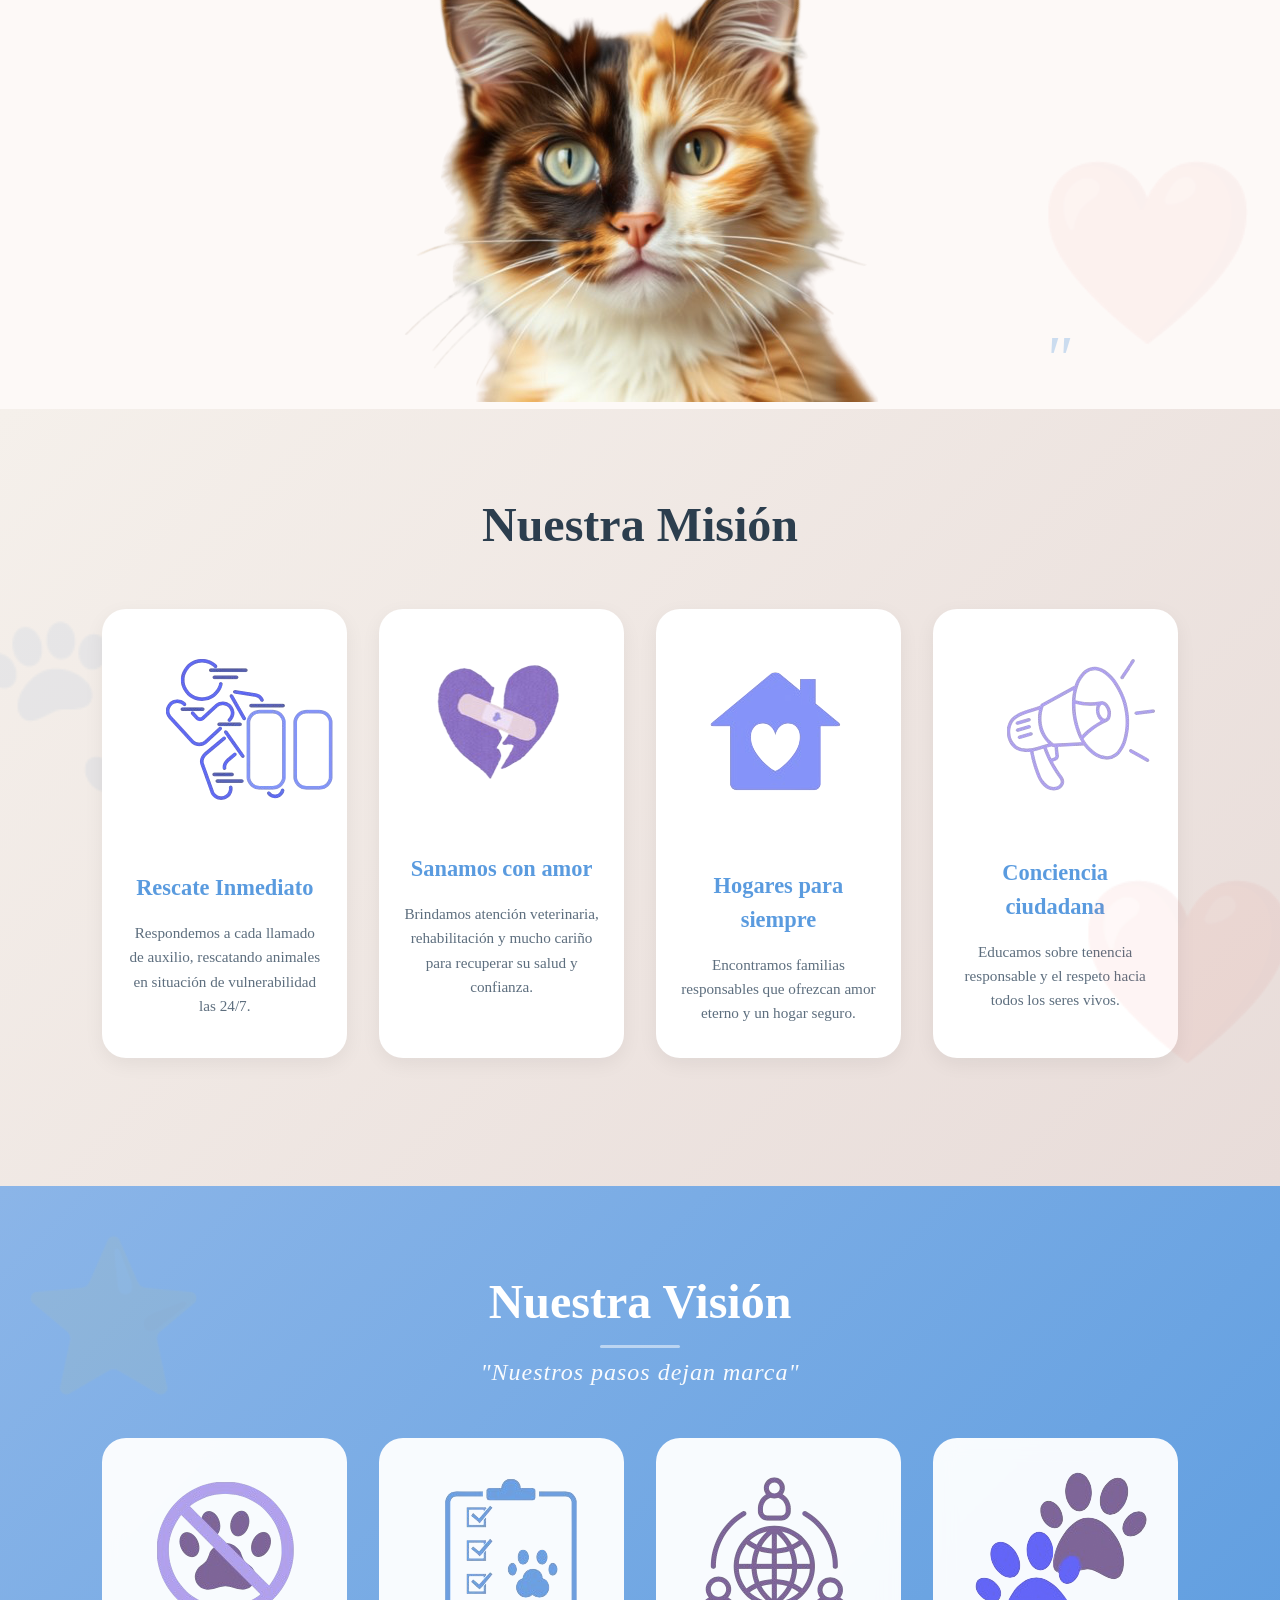
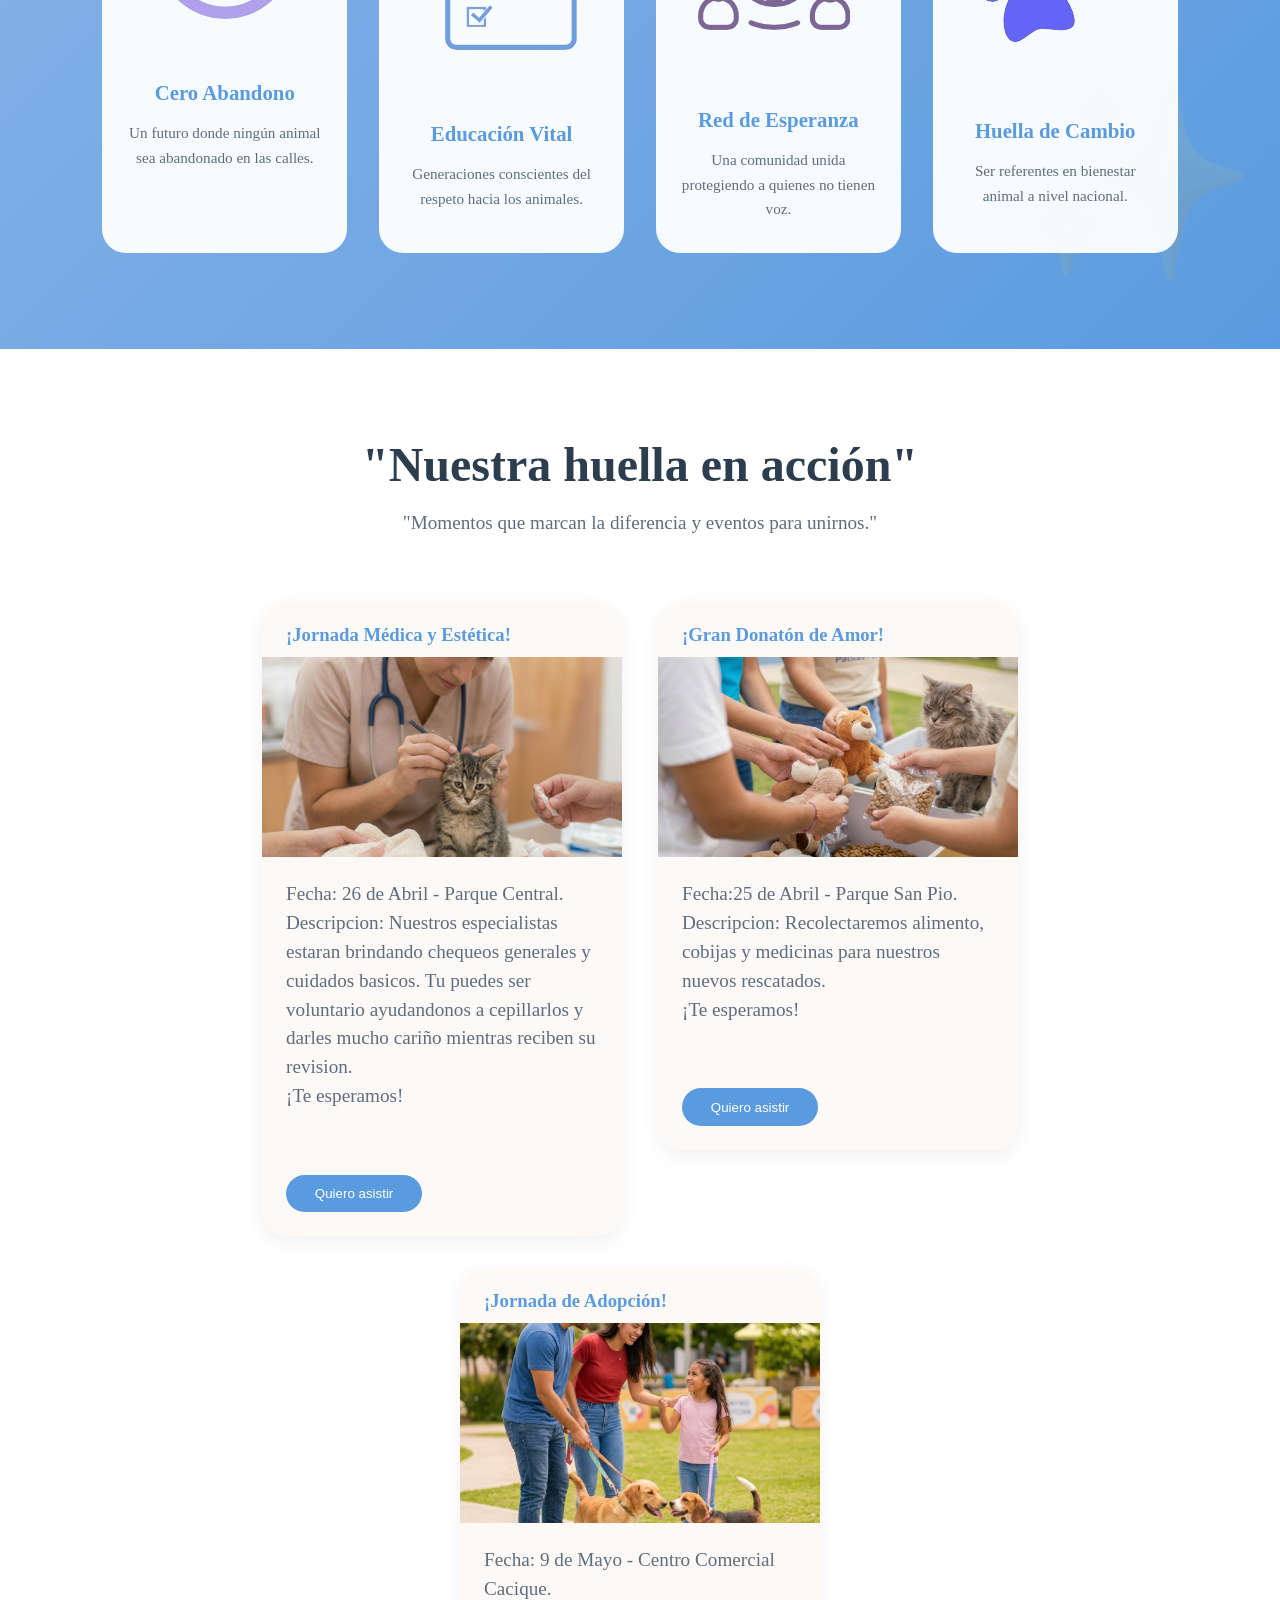
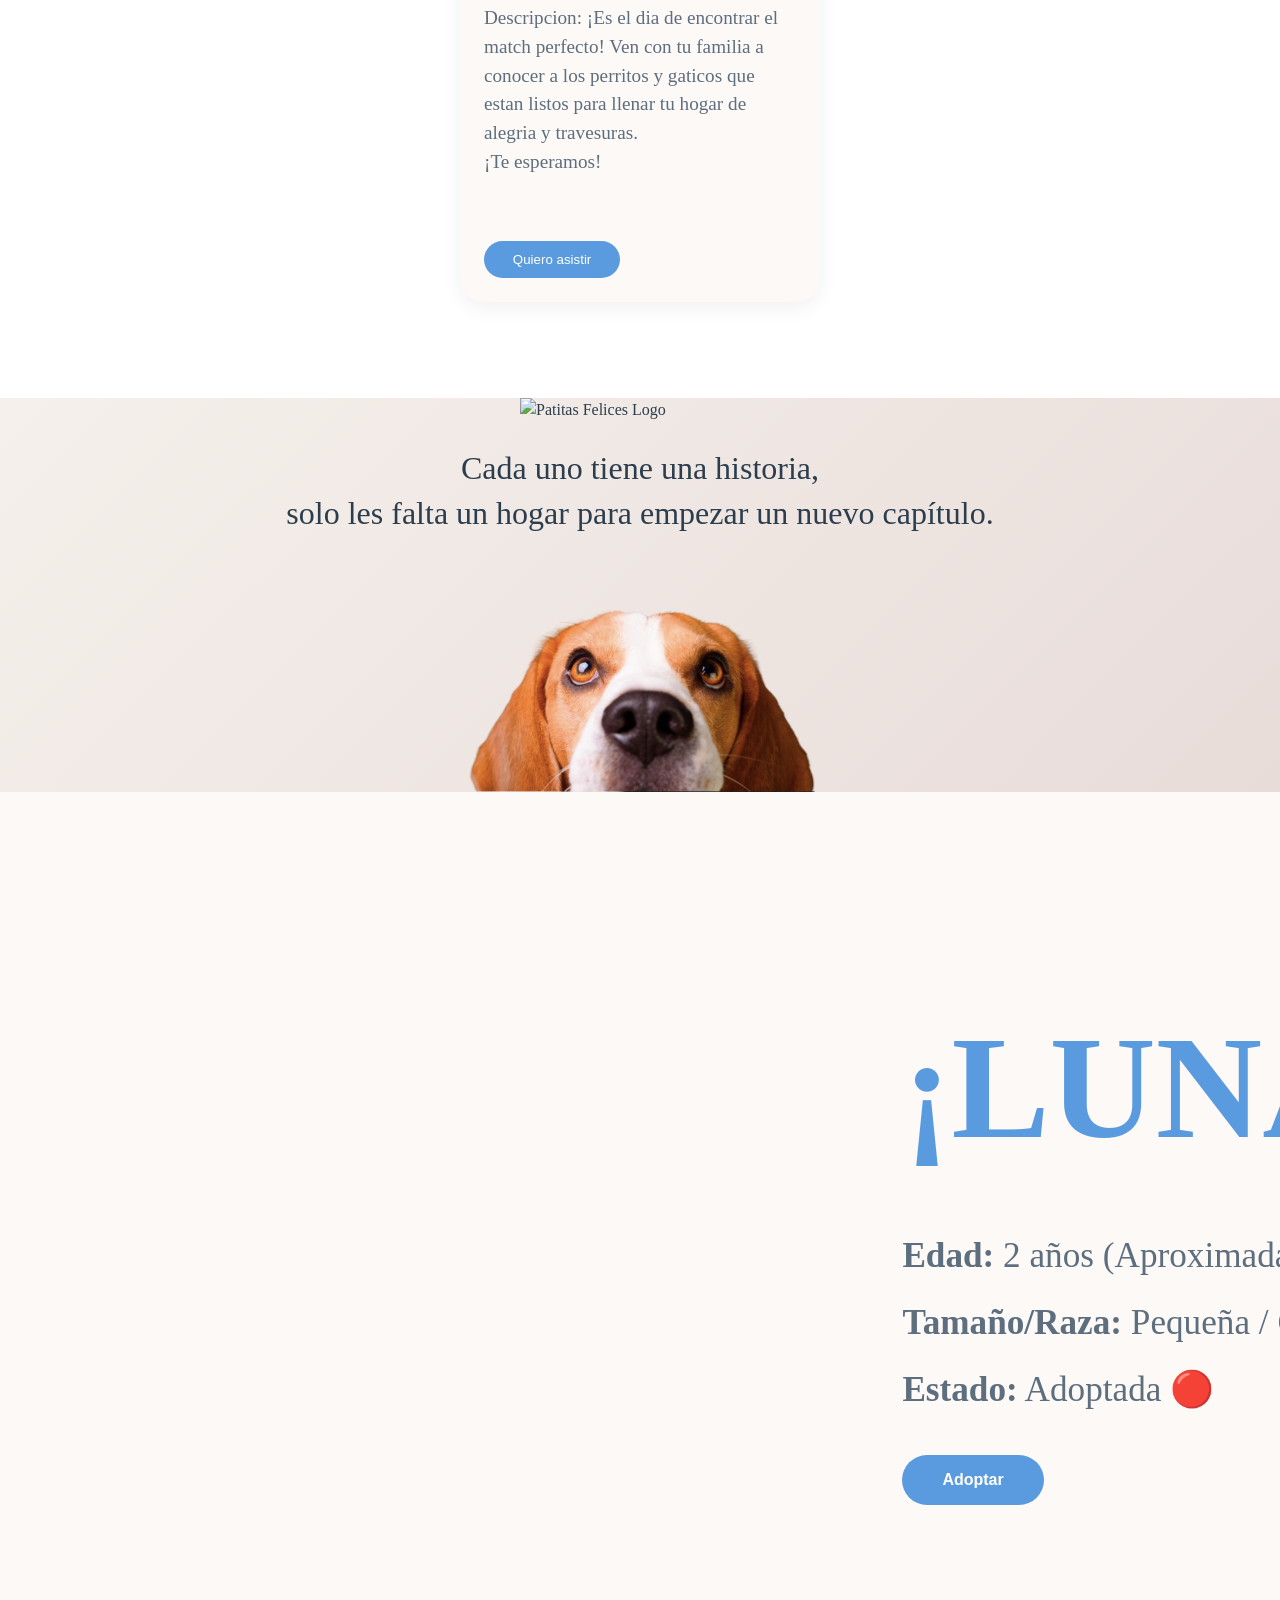
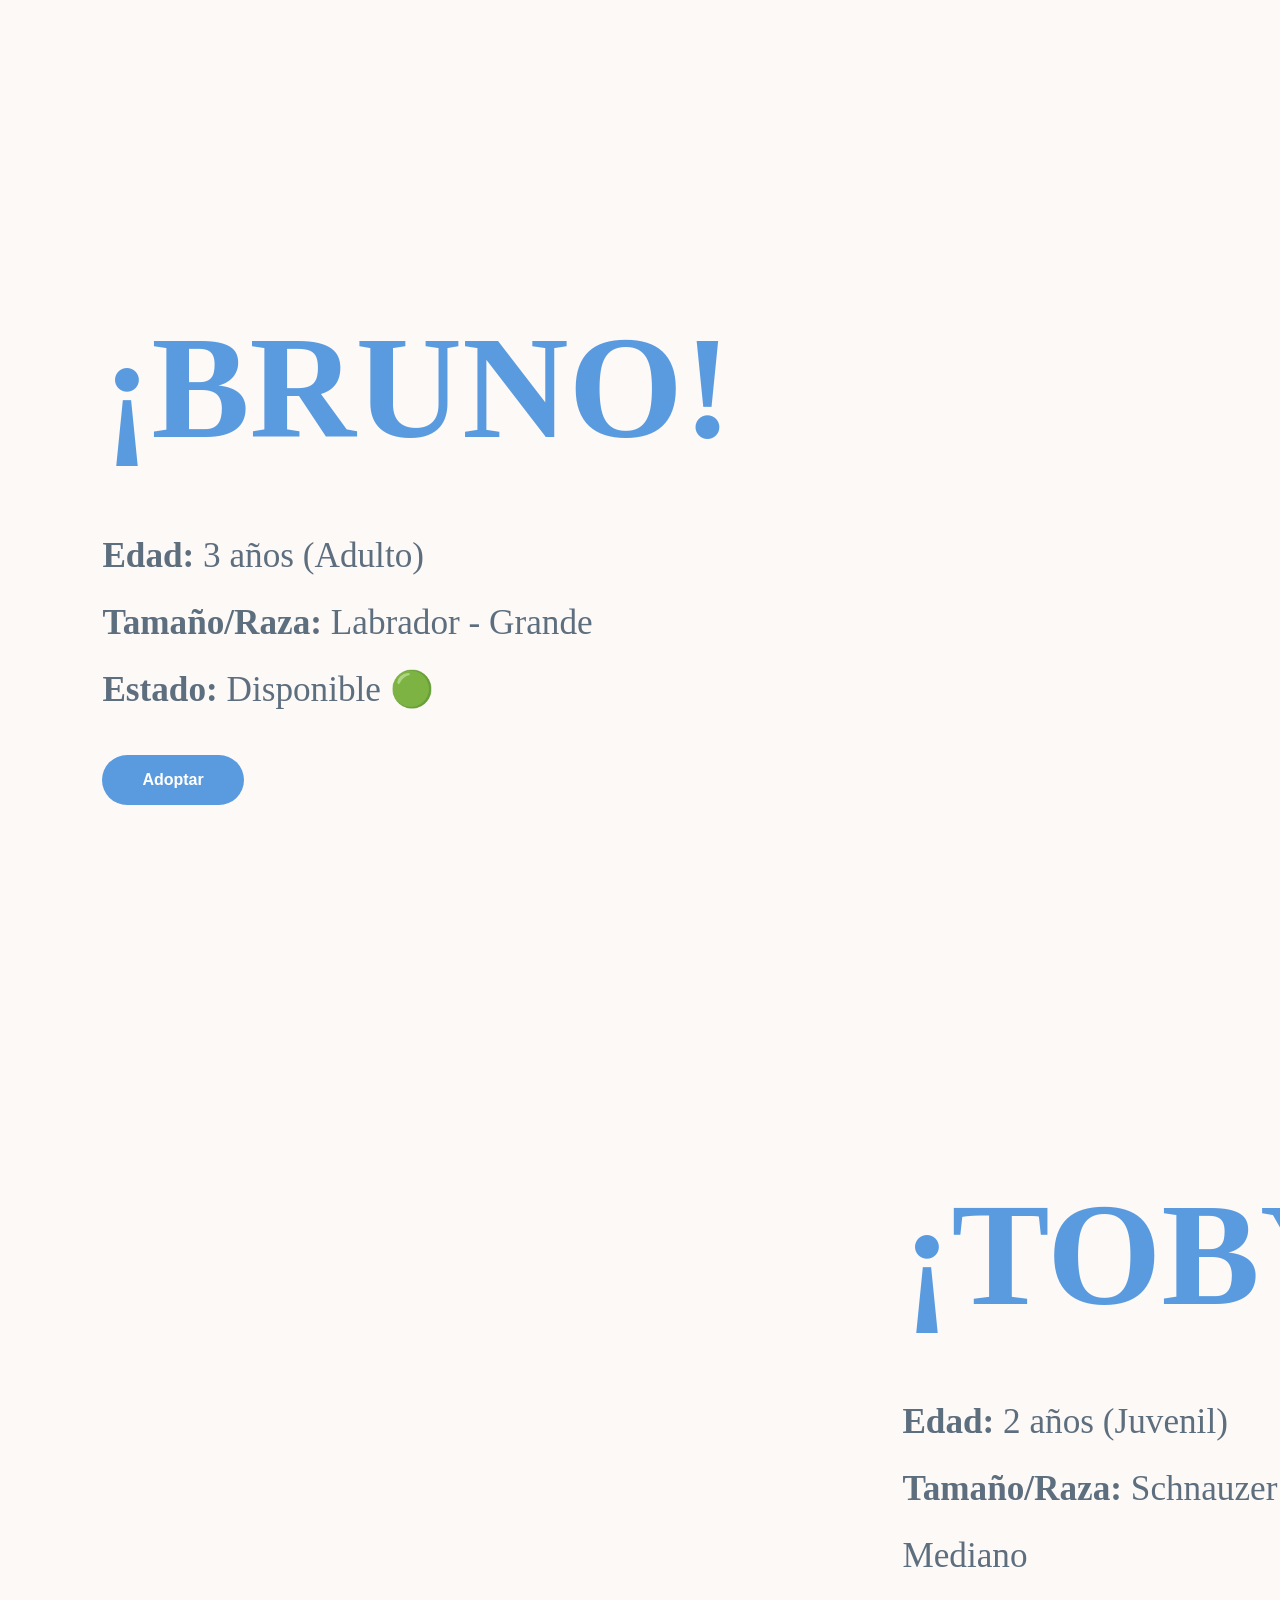
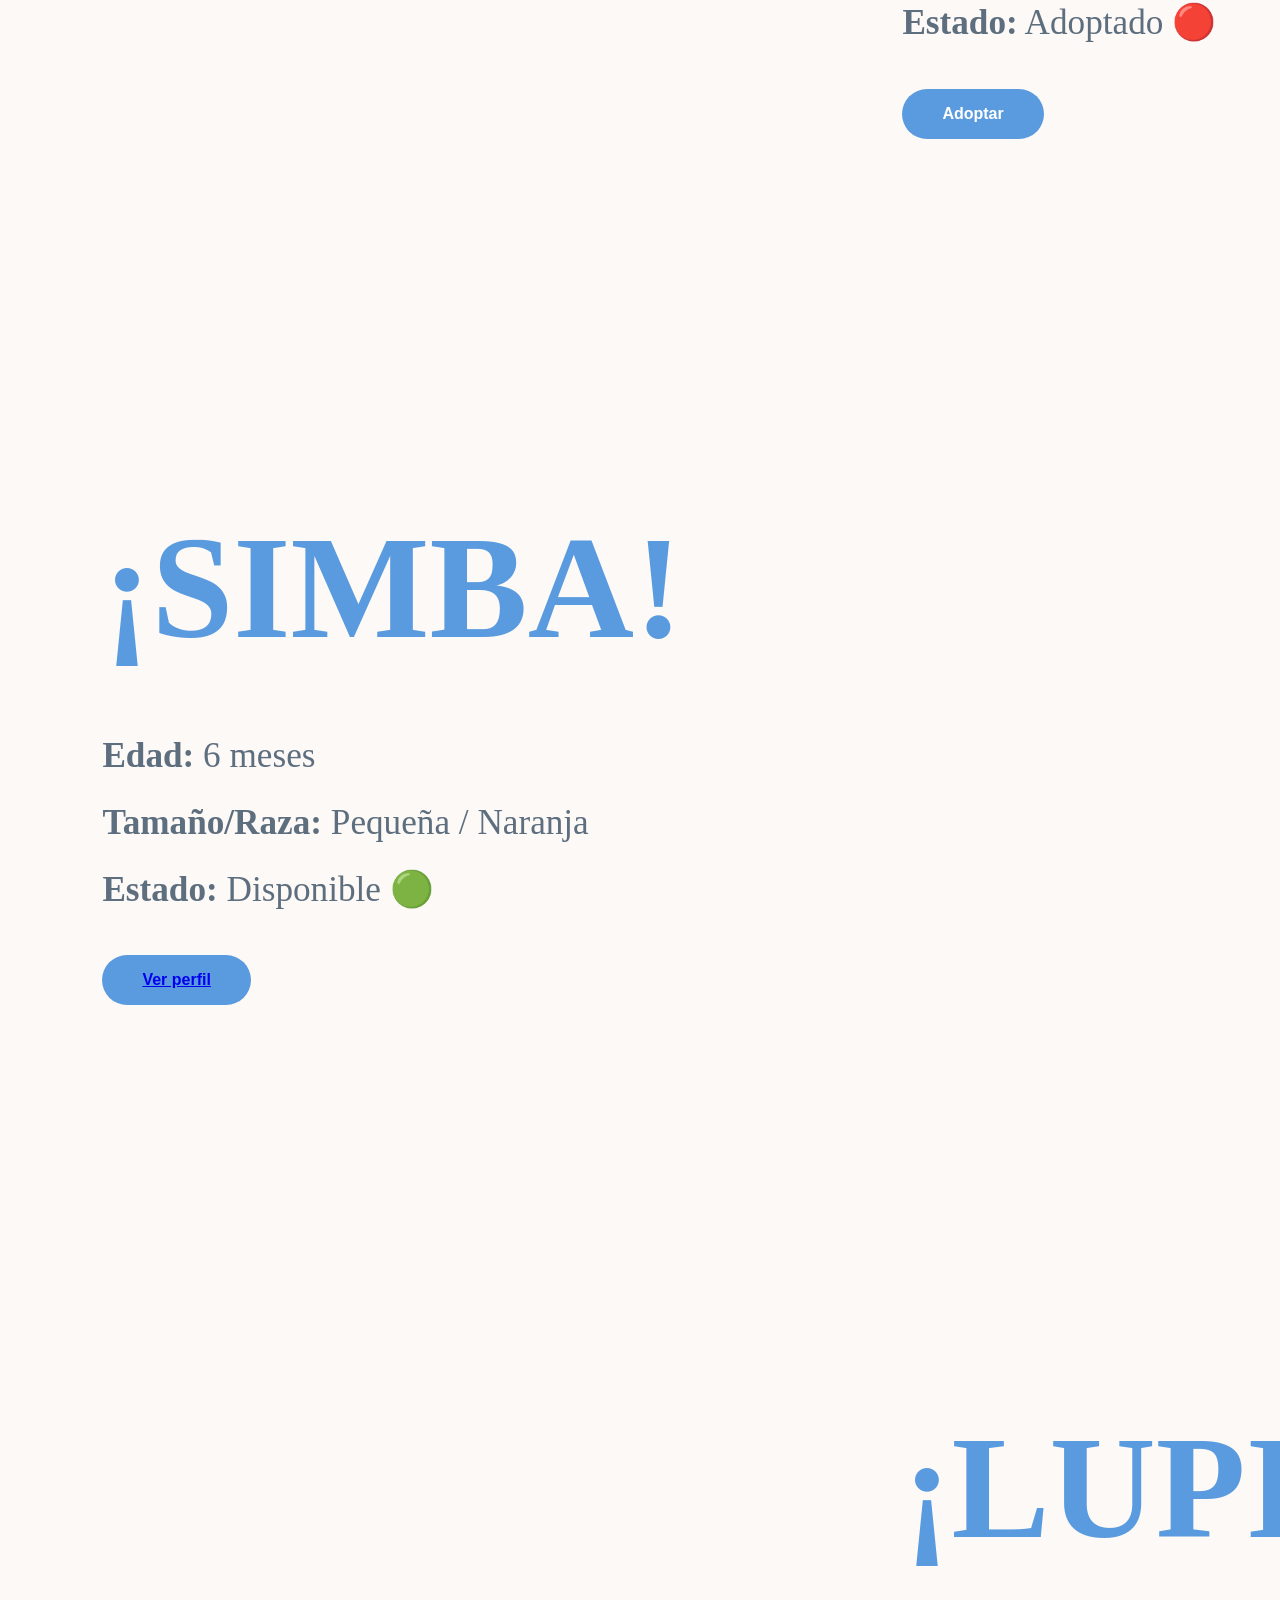
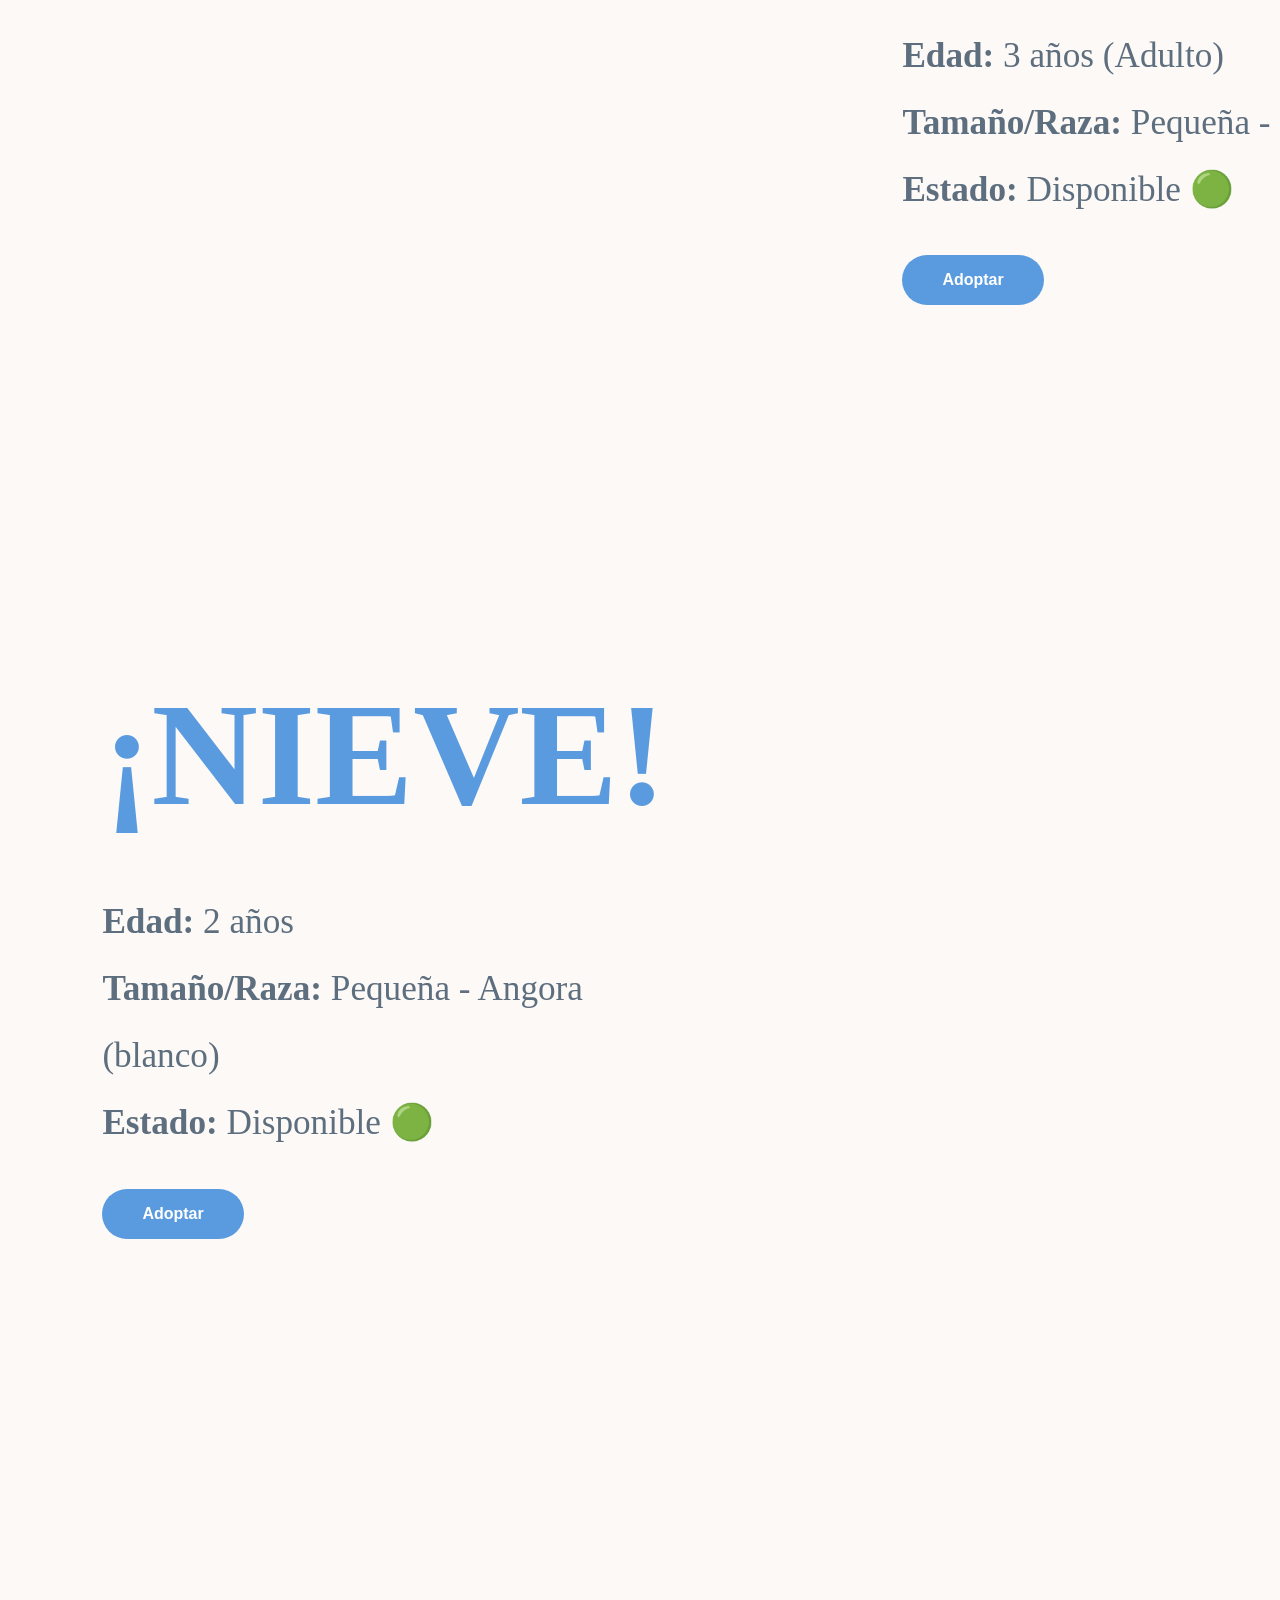
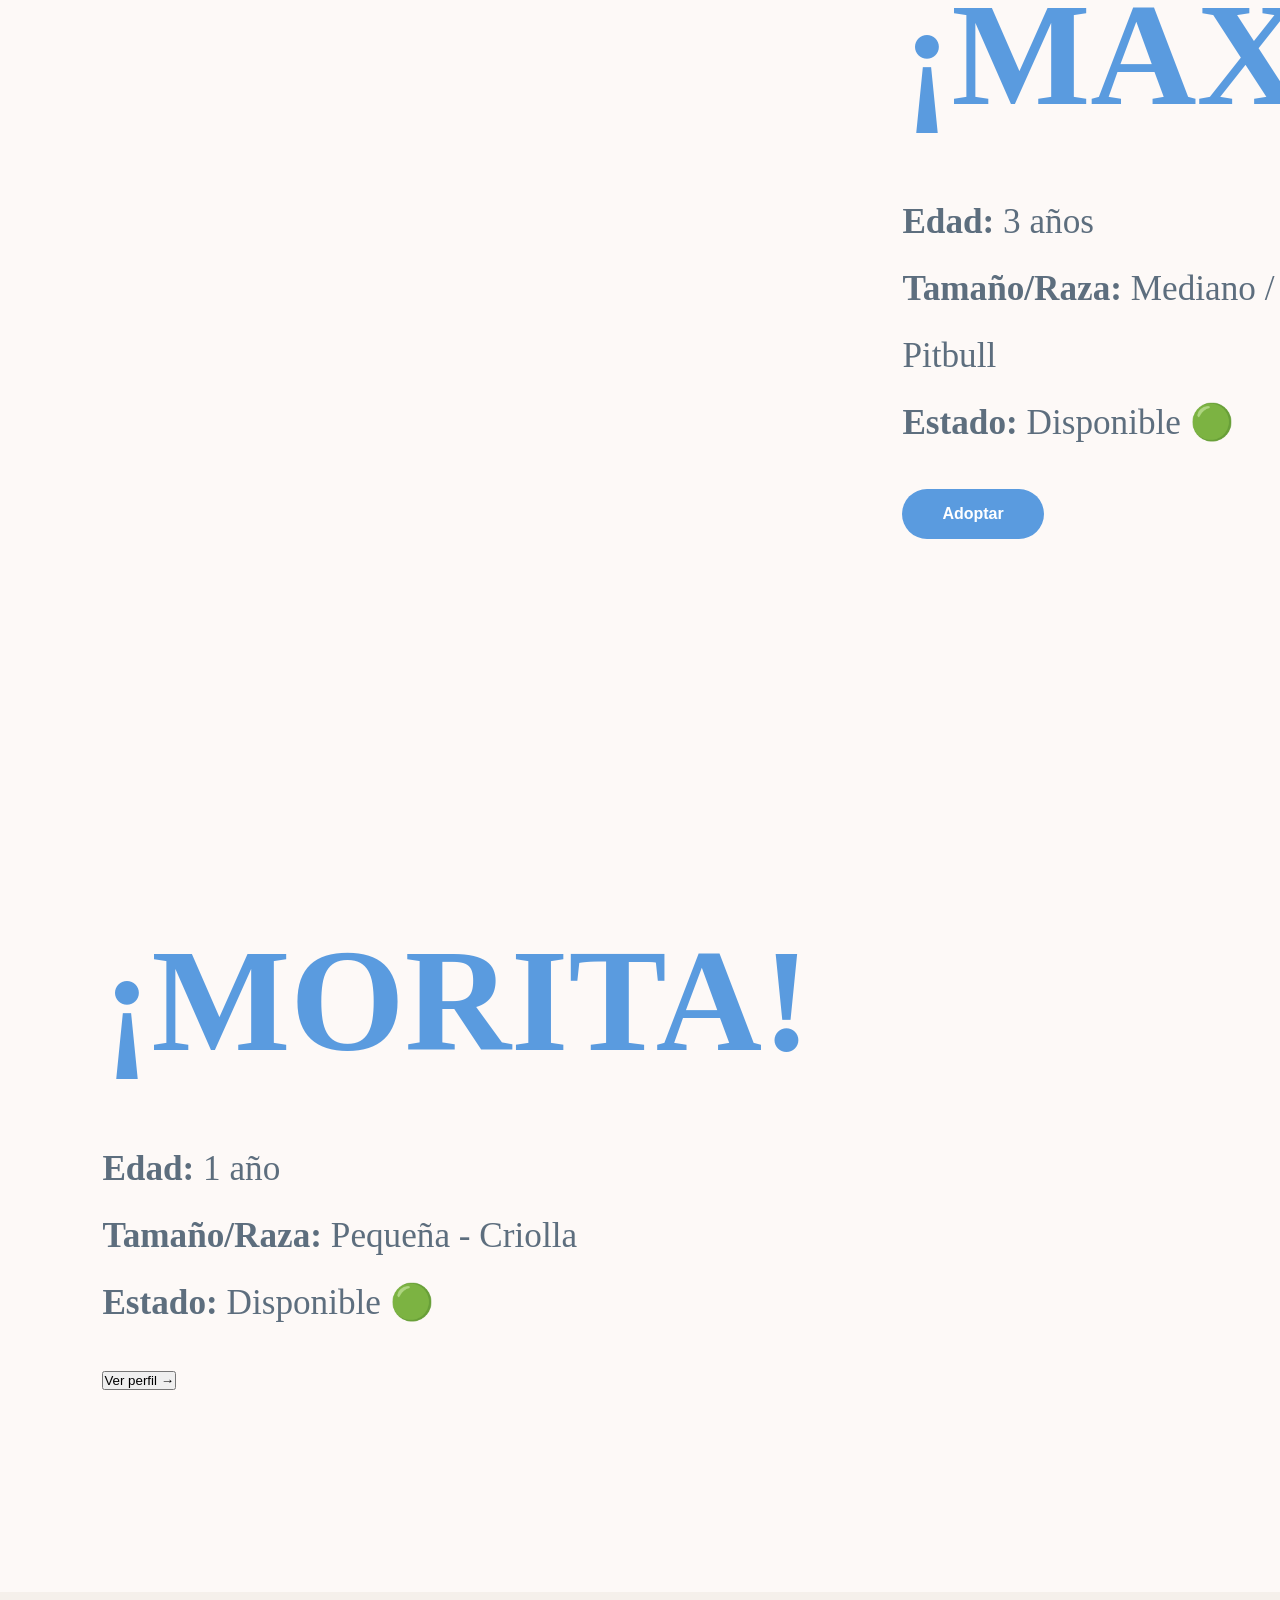
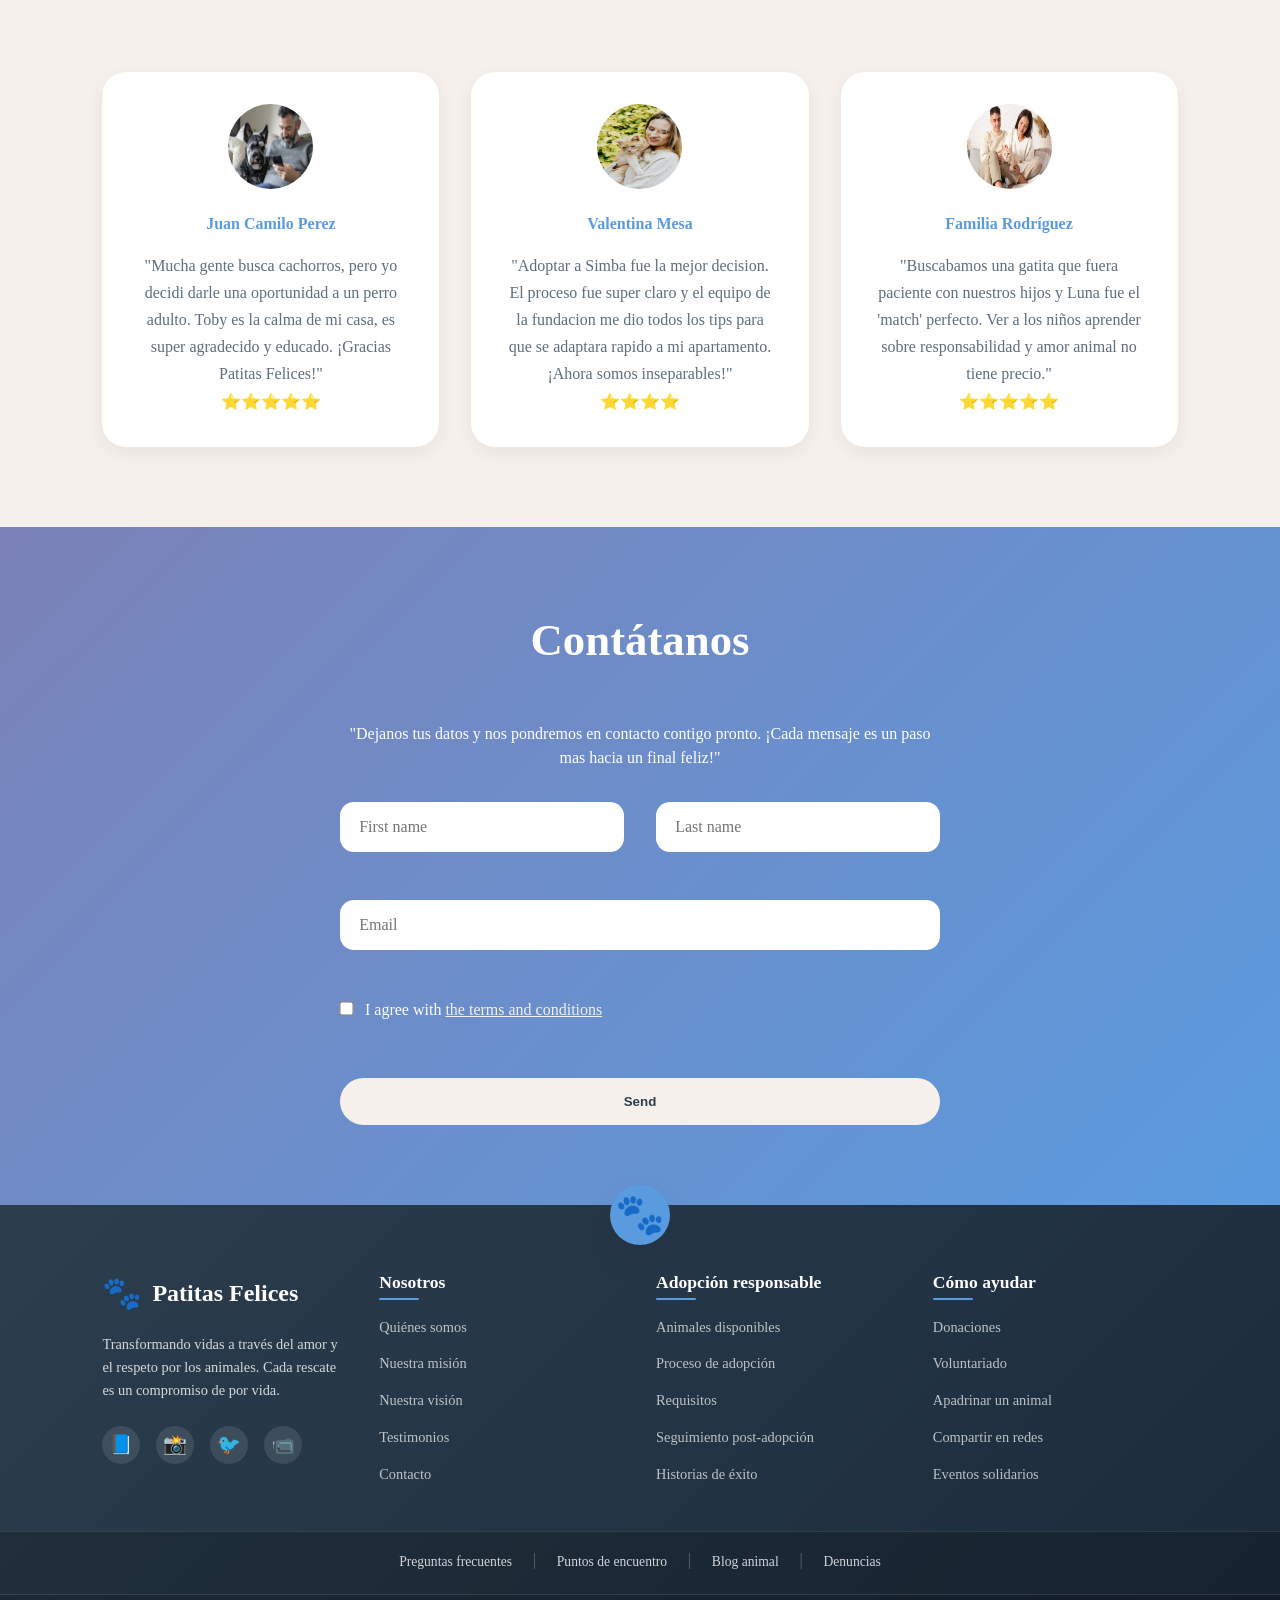
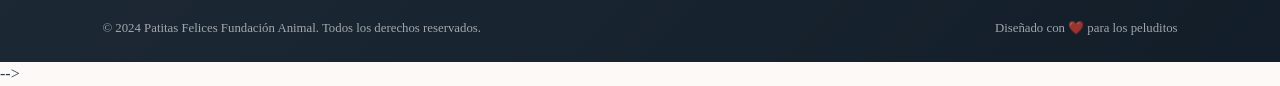
==== commit 22d30f92: "Fix: se arreglo la portada" ====
--- a/index.html
+++ b/index.html
@@ -192,23 +192,24 @@
                 <button>Quiero asistir</button>
             </article>
         </section>
-
+<section id="portada">
+        <div class="portada-contenido">
+            <div class="portada-logo">
+                <img src="imagenes/Logotipo.webp" alt="Patitas Felices Logo">
+            </div>
+             
+            <p class="portada-frase">
+                Cada uno tiene una historia,<br>
+                solo les falta un hogar para empezar un nuevo capítulo.
+            </p>
+        </div>
+          
+        <div class="portada-imagen">
+            <img src="imagenes/catalogo-perro-principal.png" alt="Perro feliz">
+        </div>
+    
+</section>
         <section id="catalogo">
-
-            <article id="portada">
-                <div class="portada-contenido">
-                    <div class="portada-logo">
-                        <img src="imagenes/Logotipo.webp" alt="Patitas Felices Logo">
-                    </div>
-                    <p class="portada-frase">
-                        Cada uno tiene una historia,<br>
-                        solo les falta un hogar para empezar un nuevo capítulo.
-                    </p>
-                </div>
-                <div class="portada-imagen">
-                    <img src="imagenes/catalogo-perro-principal.png" alt="Perro feliz">
-                </div>
-            </article>
             <article>
                 <div>
                     <img src="imagenes/luna.png" alt="Luna">
@@ -240,7 +241,7 @@
             </article>
             <article>
                 <div>
-                    <img src="imagenes/toby.png" alt="Toby">
+                    <img src="imagenes/Toby.png" alt="Toby">
                 </div>
                 <div>
                     <h2>¡TOBY!</h2>
@@ -261,7 +262,7 @@
                         <strong>Tamaño/Raza:</strong> Pequeña / Naranja<br>
                         <strong>Estado:</strong> Disponible 🟢
                     </p>
-                    <button class="btn-adoptar">Adoptar</button>
+                    <button class="btn-adoptar"><a href="perfiles/simba.html">Ver perfil</a>
                 </div>
                 <div>
                     <img src="imagenes/simba.png" alt="Simba">
@@ -436,6 +437,7 @@
             </div>
         </div>
     </footer>
+    -->
 </body>
 
 </html>
--- a/style.css
+++ b/style.css
@@ -10,22 +10,23 @@
     font-weight: normal;
     font-style: normal;
 }
+
 @font-face {
     font-family: 'parrafos';
     src: url('fonts/Cafe\ Francoise_D.otf') format('opentype');
     font-weight: normal;
     font-style: normal;
-        
+
 }
 
 :root {
-    
+
     --arena: #F5F0EB;
     --cardo: #E8DCD9;
     --cielo: #7B82B8;
     --mar: #5A9BDF;
     --lago: #8BB5E8;
-    
+
     --blanco: #FFFFFF;
     --texto-profundo: #2C3E4E;
     --texto-suave: #5D6E7E;
@@ -37,7 +38,7 @@
 }
 
 body {
-    
+
     background-color: var(--fondo-calido);
     color: var(--texto-profundo);
     line-height: 1.5;
@@ -138,7 +139,8 @@
     right: -30px;
     pointer-events: none;
 }
-#home::after{
+
+#home::after {
     content: '🐾';
     position: absolute;
     font-size: 350px;
@@ -151,7 +153,7 @@
     max-width: 650px;
     position: relative;
     z-index: 2;
-    
+
 }
 
 #home h1 {
@@ -168,7 +170,7 @@
     margin-bottom: 2.5rem;
     line-height: 1.7;
     font-family: 'parrafos';
-    
+
 }
 
 #home button {
@@ -256,7 +258,8 @@
 .carrusel-item img {
     width: 100%;
     height: 240px;
-    object-fit: cover; /* Recortar la imagen */
+    object-fit: cover;
+    /* Recortar la imagen */
     box-shadow: var(--sombra-suave);
     transition: all 0.3s;
 }
@@ -266,20 +269,29 @@
 }
 
 @keyframes scrollInfinito {
-    0% { transform: translateX(0); }
-    100% { transform: translateX(-50%); }
+    0% {
+        transform: translateX(0);
+    }
+
+    100% {
+        transform: translateX(-50%);
+    }
 }
 
 
 #about {
-    padding: 6rem 8%;
+    padding: 0 8%;
     background-image: url('imagenes/fondopatitas.png');
-    background-size: 100%;
-    background-repeat: repeat;
+    background-size: cover;
+    background-attachment: fixed;
     position: relative;
     overflow: hidden;
 }
-    
+
+#quienes-somos-container {
+    position: relative;
+    z-index: 2;
+}
 
 #about::before {
     content: '❤️';
@@ -309,6 +321,7 @@
 
 #about h2 {
     font-size: 3.2rem;
+    margin-top: 6rem;
     margin-bottom: 2rem;
     background: linear-gradient(135deg, var(--mar) 0%, var(--cielo) 100%);
     background-clip: text;
@@ -352,25 +365,6 @@
     font-family: serif;
 }
 
-#about button {
-    background: linear-gradient(135deg, var(--mar), var(--cielo));
-    color: var(--blanco);
-    border: none;
-    padding: 1rem 2.8rem;
-    font-size: 1.1rem;
-    font-weight: 600;
-    border-radius: var(--borde-muy-redondo);
-    cursor: pointer;
-    transition: all 0.3s;
-    margin-top: 1rem;
-    box-shadow: 0 6px 20px rgba(90, 155, 223, 0.3);
-}
-
-#about button:hover {
-    transform: translateY(-3px);
-}
-
-
 #Mision {
     padding: 5rem 8%;
     background: linear-gradient(135deg, var(--arena) 0%, var(--cardo) 100%);
@@ -482,12 +476,12 @@
     font-family: 'parrafos';
 }
 
-
 #Vision {
     padding: 5rem 8%;
     background: linear-gradient(135deg, var(--lago) 0%, var(--mar) 100%);
     text-align: center;
     position: relative;
+    overflow: hidden;
 }
 
 #Vision::before {
@@ -497,6 +491,17 @@
     opacity: 0.08;
     right: 20px;
     bottom: 20px;
+    pointer-events: none;
+}
+
+#Vision::after {
+    content: '⭐';
+    position: absolute;
+    font-size: 150px;
+    opacity: 0.06;
+    left: 20px;
+    top: 20px;
+    pointer-events: none;
 }
 
 #Vision h2 {
@@ -504,21 +509,38 @@
     margin-bottom: 1rem;
     color: var(--blanco);
     font-family: 'MiFuentePersonalizada';
-}
-
-#Vision p {
-    font-size: 1.3rem;
+    position: relative;
+    display: inline-block;
+}
+
+#Vision h2::before {
+    content: '';
+    position: absolute;
+    bottom: -10px;
+    left: 50%;
+    transform: translateX(-50%);
+    width: 80px;
+    height: 3px;
+    background: var(--blanco);
+    border-radius: 3px;
+    opacity: 0.5;
+}
+
+
+.vision-frase {
+    font-size: 1.5rem;
     color: rgba(255, 255, 255, 0.95);
     margin-bottom: 3rem;
     font-style: italic;
     font-family: 'parrafos';
+    letter-spacing: 1px;
 }
 
 .vision-container {
     display: grid;
     grid-template-columns: repeat(4, 1fr);
     gap: 2rem;
-    margin-bottom: 2rem;
+    margin-bottom: 1rem;
 }
 
 #Vision article {
@@ -527,6 +549,26 @@
     border-radius: var(--borde-redondo);
     transition: all 0.4s;
     text-align: center;
+    backdrop-filter: blur(10px);
+    cursor: pointer;
+    position: relative;
+    overflow: hidden;
+}
+
+#Vision article::before {
+    content: '';
+    position: absolute;
+    top: 0;
+    left: 0;
+    width: 100%;
+    height: 4px;
+    background: linear-gradient(90deg, var(--blanco), var(--arena));
+    transform: scaleX(0);
+    transition: transform 0.4s;
+}
+
+#Vision article:hover::before {
+    transform: scaleX(1);
 }
 
 #Vision article:hover {
@@ -535,8 +577,13 @@
 }
 
 .vision-icono {
-    font-size: 3rem;
+    font-size: 3.2rem;
     margin-bottom: 1rem;
+    transition: transform 0.3s;
+}
+
+#Vision article:hover .vision-icono {
+    transform: scale(1.1);
 }
 
 #Vision article h3 {
@@ -544,13 +591,60 @@
     color: var(--mar);
     margin-bottom: 0.8rem;
     font-weight: 700;
+    font-family: 'MiFuentePersonalizada';
 }
 
 #Vision article p {
     font-size: 0.95rem;
     color: var(--texto-suave);
-}
-
+    line-height: 1.6;
+    font-family: 'parrafos';
+}
+
+@media (max-width: 1200px) {
+    .vision-container {
+        grid-template-columns: repeat(2, 1fr);
+        gap: 1.8rem;
+    }
+}
+
+@media (max-width: 768px) {
+    #Vision {
+        padding: 3rem 5%;
+    }
+
+    #Vision h2 {
+        font-size: 2.2rem;
+    }
+
+    .vision-frase {
+        font-size: 1.2rem;
+        margin-bottom: 2rem;
+    }
+
+    .vision-container {
+        grid-template-columns: 1fr;
+        gap: 1.5rem;
+    }
+
+    #Vision article {
+        padding: 1.5rem;
+    }
+
+    .vision-icono {
+        font-size: 2.5rem;
+    }
+
+    #Vision article h3 {
+        font-size: 1.2rem;
+    }
+}
+
+@media (max-width: 480px) {
+    .vision-frase {
+        font-size: 1rem;
+    }
+}
 
 #Eventos {
     padding: 5rem 8%;
@@ -632,9 +726,9 @@
     min-height: 100vh;
     display: flex;
     align-items: center;
-    justify-content: space-between;
+    justify-content: space-evenly;
     padding: 0 8%;
-    gap: 5rem;
+    gap: 50rem;
     transition: all 0.3s;
 }
 
@@ -642,29 +736,141 @@
     background: linear-gradient(135deg, var(--arena) 0%, var(--cardo) 100%);
 }
 
-#catalogo article:not(#portada):nth-child(even) {
-    background: var(--blanco);
-}
-
-#catalogo article:not(#portada):nth-child(odd) {
-    background: var(--fondo-calido);
-}
-
-#catalogo article  div:first-child {
+.portada-contenido img{
+    width: 100%;
+}
+.portada-logo {
+    margin-bottom: 1.5rem;
+    border: none;
+}
+
+.portada-logo img {
+    width: 15em !important;
+    min-width: 40px !important;
+    height: auto !important;
+    display: flex;
+    margin: 0 auto;
+    position: relative;
+    border: none !important;
+    outline: none !important;
+    box-shadow: none !important;
+    border-radius: 0 !important;
+    transition: none !important;
+    animation: none !important;
+}
+
+.portada-frase {
+    font-size: 2rem !important;
+    line-height: 1.4;
+    color: var(--texto-profundo);
+    font-family: 'MiFuentePersonalizada';
+    text-align: center;
+    margin: 0 !important;
+    border: none;
+    outline: none;
+
+}
+
+.portada-imagen {
+    display: flex;
+    justify-content: center !important;
+    align-items: center;
+    width: 100%;
+    border: none;
+    outline: none;
+}
+
+#portada .portada-imagen img {
+    height: 20vw !important;
+    min-width: 150px !important;
+    min-height: 150px !important;
+    display: flex;
+    border: none !important;
+    outline: none !important;
+    box-shadow: none !important;
+    border-radius: 0 !important;
+    transition: none !important;
+    animation: none !important;
+    transform: none !important;
+}
+
+@media (max-width: 1024px) {
+    .portada-frase {
+        font-size: clamp(1.1rem, 3.5vw, 1.8rem);
+    }
+
+    .portada-logo img {
+        width: 5.5vw !important;
+        min-width: 35px !important;
+        max-width: 70px !important;
+    }
+
+    #portada .portada-imagen img {
+        width: 40vw !important;
+        height: 40vw !important;
+        max-width: 400px !important;
+        max-height: 400px !important;
+    }
+}
+
+@media (max-width: 768px) {
+    #portada {
+        padding: 3rem 5%;
+        gap: 1.5rem;
+    }
+
+    .portada-frase {
+        font-size: clamp(1rem, 4.5vw, 1.5rem);
+    }
+
+    .portada-logo img {
+        width: 6vw !important;
+        min-width: 30px !important;
+        max-width: 60px !important;
+    }
+
+    #portada .portada-imagen img {
+        width: 45vw !important;
+        height: 45vw !important;
+        max-width: 300px !important;
+        max-height: 300px !important;
+    }
+}
+
+@media (max-width: 480px) {
+    .portada-frase {
+        font-size: clamp(0.9rem, 5vw, 1.2rem);
+    }
+
+    .portada-logo img {
+        width: 7vw !important;
+        min-width: 25px !important;
+        max-width: 50px !important;
+    }
+
+    #portada .portada-imagen img {
+        width: 55vw !important;
+        height: 55vw !important;
+        max-width: 220px !important;
+        max-height: 220px !important;
+    }
+}
+
+#catalogo article div:first-child {
     flex: 1;
     max-width: 550px;
-    
+
 }
 
 #catalogo article h2 {
-    font-size: 4.2rem;
+    font-size: 9.2rem;
     color: var(--mar);
     margin-bottom: 1.5rem;
     font-family: 'MiFuentePersonalizada';
 }
 
 #catalogo article p {
-    font-size: 1.2rem;
+    font-size: 2.2rem;
     color: var(--texto-suave);
     line-height: 1.9;
     margin-bottom: 2rem;
@@ -693,10 +899,9 @@
 #catalogo article img {
     width: 100%;
     max-width: 480px;
-    height: 480px;
+
     object-fit: cover;
     border-radius: var(--borde-redondo);
-    box-shadow: var(--sombra-natural);
     transition: transform 0.3s;
 }
 
@@ -752,20 +957,39 @@
     background: linear-gradient(135deg, var(--cielo), var(--mar));
     color: var(--blanco);
 }
+
 #contact p {
     font-family: 'parrafos';
+    grid-column: 1 / -1;
 }
 
 #contact article {
+    display: grid;
+    grid-template-columns: 1fr 1fr;
+    gap: 2rem;
     max-width: 600px;
     margin: 0 auto;
     text-align: center;
+}
+
+#email {
+    grid-column: 1 / -1;
+}
+
+#btn-contact {
+    grid-column: 1 / -1;
 }
 
 #contact h2 {
     font-size: 2.8rem;
     margin-bottom: 1rem;
     font-family: 'MiFuentePersonalizada';
+    grid-column: 1 / -1;
+}
+
+#check {
+    grid-column: 1 / -1;
+    text-align: left;
 }
 
 #contact input:not([type="checkbox"]):not([type="button"]) {
@@ -813,31 +1037,318 @@
 }
 
 
+
+footer {
+    background: linear-gradient(135deg, var(--texto-profundo) 0%, #1a2a3a 100%);
+    color: var(--blanco);
+    margin-top: 0;
+    position: relative;
+}
+
+
+footer::before {
+    content: '🐾';
+    position: absolute;
+    top: -20px;
+    left: 50%;
+    transform: translateX(-50%);
+    font-size: 40px;
+    background: var(--blanco);
+    width: 60px;
+    height: 60px;
+    border-radius: 50%;
+    display: flex;
+    align-items: center;
+    justify-content: center;
+    box-shadow: var(--sombra-natural);
+    background: var(--mar);
+    color: var(--blanco);
+}
+
+
+.footer-container {
+    display: grid;
+    grid-template-columns: repeat(4, 1fr);
+    gap: 2rem;
+    padding: 4rem 8% 2rem;
+    max-width: 1400px;
+    margin: 0 auto;
+}
+
+
+.footer-columna {
+    animation: fadeInUp 0.6s ease-out backwards;
+}
+
+.footer-columna:nth-child(1) {
+    animation-delay: 0.1s;
+}
+
+.footer-columna:nth-child(2) {
+    animation-delay: 0.2s;
+}
+
+.footer-columna:nth-child(3) {
+    animation-delay: 0.3s;
+}
+
+.footer-columna:nth-child(4) {
+    animation-delay: 0.4s;
+}
+
+
+.footer-logo {
+    display: flex;
+    align-items: center;
+    gap: 10px;
+    margin-bottom: 1rem;
+}
+
+.footer-logo-icon {
+    font-size: 2rem;
+}
+
+.footer-logo h3 {
+    font-size: 1.5rem;
+    color: var(--blanco);
+    margin: 0;
+}
+
+
+.footer-descripcion {
+    font-size: 0.9rem;
+    line-height: 1.6;
+    color: rgba(255, 255, 255, 0.8);
+    margin-bottom: 1.5rem;
+}
+
+
+.footer-redes {
+    display: flex;
+    gap: 1rem;
+}
+
+.red-social {
+    width: 38px;
+    height: 38px;
+    background: rgba(255, 255, 255, 0.1);
+    border-radius: 50%;
+    display: flex;
+    align-items: center;
+    justify-content: center;
+    text-decoration: none;
+    color: var(--blanco);
+    transition: all 0.3s;
+    font-size: 1.2rem;
+}
+
+.red-social:hover {
+    background: var(--mar);
+    transform: translateY(-3px);
+}
+
+
+.footer-columna h4 {
+    font-size: 1.1rem;
+    margin-bottom: 1.2rem;
+    color: var(--blanco);
+    position: relative;
+    display: inline-block;
+}
+
+.footer-columna h4::after {
+    content: '';
+    position: absolute;
+    bottom: -5px;
+    left: 0;
+    width: 40px;
+    height: 2px;
+    background: var(--mar);
+    border-radius: 2px;
+}
+
+
+.footer-columna ul {
+    list-style: none;
+    padding: 0;
+}
+
+.footer-columna ul li {
+    margin-bottom: 0.8rem;
+}
+
+.footer-columna ul li a {
+    text-decoration: none;
+    color: rgba(255, 255, 255, 0.7);
+    transition: all 0.3s;
+    font-size: 0.9rem;
+    display: inline-block;
+}
+
+.footer-columna ul li a:hover {
+    color: var(--mar);
+    transform: translateX(5px);
+}
+
+
+.footer-links-adicionales {
+    background: rgba(0, 0, 0, 0.2);
+    padding: 1rem 8%;
+    border-top: 1px solid rgba(255, 255, 255, 0.1);
+    border-bottom: 1px solid rgba(255, 255, 255, 0.1);
+}
+
+.footer-links-container {
+    display: flex;
+    justify-content: center;
+    flex-wrap: wrap;
+    gap: 0.5rem;
+    max-width: 1400px;
+    margin: 0 auto;
+}
+
+.footer-links-container a {
+    text-decoration: none;
+    color: rgba(255, 255, 255, 0.8);
+    font-size: 0.85rem;
+    transition: all 0.3s;
+    padding: 0.3rem 0.8rem;
+}
+
+.footer-links-container a:hover {
+    color: var(--mar);
+}
+
+.separador {
+    color: rgba(255, 255, 255, 0.3);
+}
+
+
+.footer-bottom {
+    padding: 1.5rem 8%;
+    background: rgba(0, 0, 0, 0.3);
+}
+
+.footer-bottom-container {
+    display: flex;
+    justify-content: space-between;
+    align-items: center;
+    flex-wrap: wrap;
+    gap: 1rem;
+    max-width: 1400px;
+    margin: 0 auto;
+}
+
+.footer-bottom p {
+    font-size: 0.8rem;
+    color: rgba(255, 255, 255, 0.6);
+}
+
+.footer-dev {
+    color: rgba(255, 255, 255, 0.5);
+}
+
+@media (max-width: 1024px) {
+    .footer-container {
+        grid-template-columns: repeat(2, 1fr);
+        gap: 2rem;
+    }
+}
+
+@media (max-width: 768px) {
+    .footer-container {
+        grid-template-columns: 1fr;
+        text-align: center;
+        padding: 3rem 5%;
+    }
+
+    .footer-logo {
+        justify-content: center;
+    }
+
+    .footer-redes {
+        justify-content: center;
+    }
+
+    .footer-columna h4::after {
+        left: 50%;
+        transform: translateX(-50%);
+    }
+
+    .footer-links-container {
+        flex-direction: column;
+        align-items: center;
+        gap: 0.8rem;
+    }
+
+    .separador {
+        display: none;
+    }
+
+    .footer-bottom-container {
+        flex-direction: column;
+        text-align: center;
+    }
+
+    footer::before {
+        display: none;
+    }
+}
+
+@media (max-width: 480px) {
+    .footer-container {
+        padding: 2rem 5%;
+    }
+
+    .footer-links-adicionales {
+        padding: 1rem 5%;
+    }
+
+    .footer-bottom {
+        padding: 1rem 5%;
+    }
+}
+
 @keyframes fadeInUp {
     from {
         opacity: 0;
         transform: translateY(30px);
     }
+
     to {
         opacity: 1;
         transform: translateY(0);
     }
 }
 
-.contenido-estadisticas, #Mision article, #Vision article, #Eventos article, #testimonios article {
+.contenido-estadisticas,
+#Mision article,
+#Vision article,
+#Eventos article,
+#testimonios article {
     animation: fadeInUp 0.6s ease-out backwards;
 }
 
-.contenido-estadisticas:nth-child(1) { animation-delay: 0.1s; }
-.contenido-estadisticas:nth-child(2) { animation-delay: 0.2s; }
-.contenido-estadisticas:nth-child(3) { animation-delay: 0.3s; }
+.contenido-estadisticas:nth-child(1) {
+    animation-delay: 0.1s;
+}
+
+.contenido-estadisticas:nth-child(2) {
+    animation-delay: 0.2s;
+}
+
+.contenido-estadisticas:nth-child(3) {
+    animation-delay: 0.3s;
+}
 
 html {
     scroll-behavior: smooth;
 }
 
 @media (max-width: 1200px) {
-    .mision-container, .vision-container {
+
+    .mision-container,
+    .vision-container {
         grid-template-columns: repeat(2, 1fr);
         gap: 1.8rem;
     }
@@ -848,83 +1359,86 @@
         flex-direction: column;
         gap: 1rem;
     }
-    
+
     nav ul {
         flex-wrap: wrap;
         justify-content: center;
         gap: 1rem;
     }
-    
+
     #home {
         text-align: center;
         justify-content: center;
         padding: 0 5%;
     }
-    
+
     #home h1 {
         font-size: 2.5rem;
     }
-    
+
     #home p {
         font-size: 1rem;
     }
-    
+
     #estadisticas {
         flex-direction: column;
         align-items: center;
         gap: 1.5rem;
     }
-    
+
     .contenido-estadisticas {
         width: 80%;
     }
-    
-    #Mision, #Vision {
+
+    #Mision,
+    #Vision {
         padding: 3rem 5%;
     }
-    
-    #Mision h2, #Vision h2 {
+
+    #Mision h2,
+    #Vision h2 {
         font-size: 2.2rem;
     }
-    
-    .mision-container, .vision-container {
+
+    .mision-container,
+    .vision-container {
         grid-template-columns: 1fr;
         gap: 1.5rem;
     }
-    
+
     #Eventos article {
         width: calc(100% - 2rem);
         max-width: 380px;
     }
-    
+
     #catalogo article {
         flex-direction: column;
         text-align: center;
         padding: 3rem 5%;
         gap: 2rem;
     }
-    
-    #catalogo article  div:first-child {
+
+    #catalogo article div:first-child {
         max-width: 100%;
     }
-    
+
     #catalogo article h2 {
         font-size: 2.5rem;
     }
-    
+
     #catalogo article img {
         max-width: 300px;
         height: 300px;
     }
-    
+
     #testimonios {
         grid-template-columns: 1fr;
     }
-    
+
     #contact {
         padding: 3rem 5%;
     }
-    
+
     #contact article {
         padding: 0 1rem;
     }
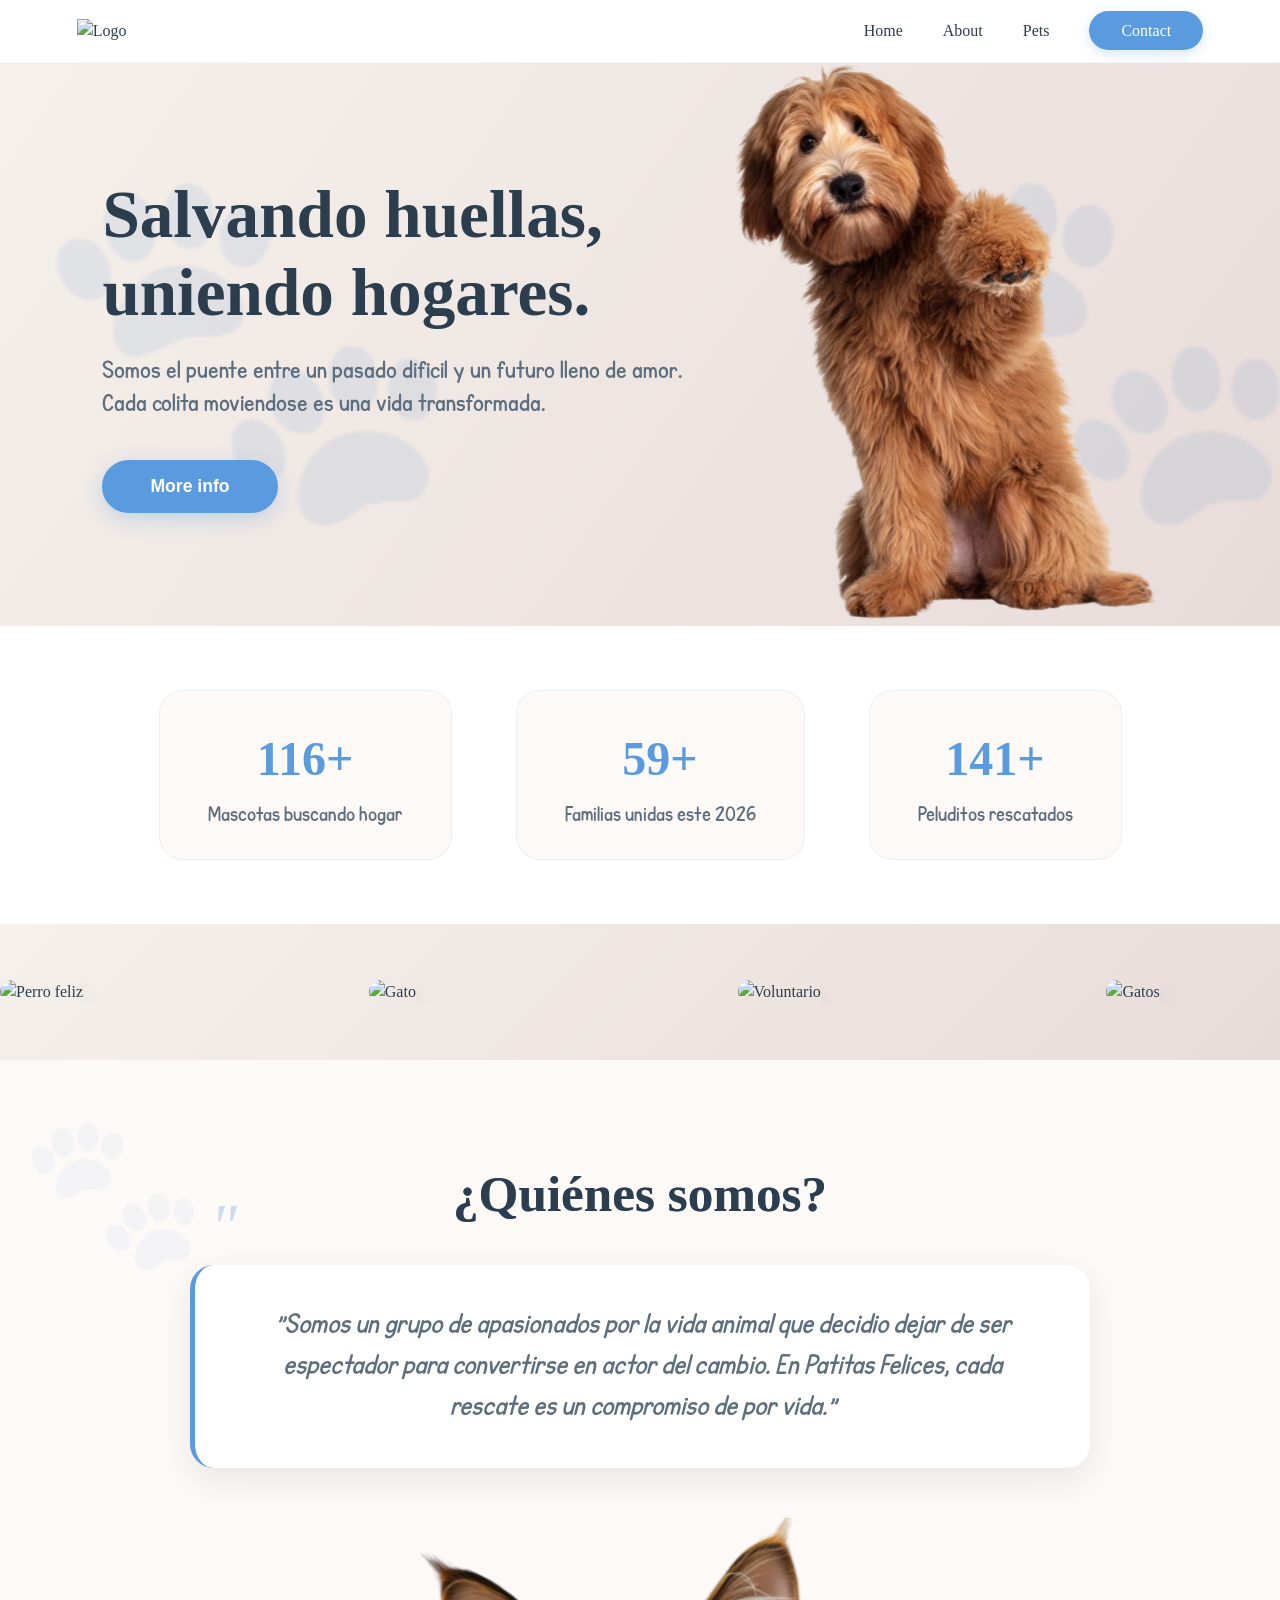
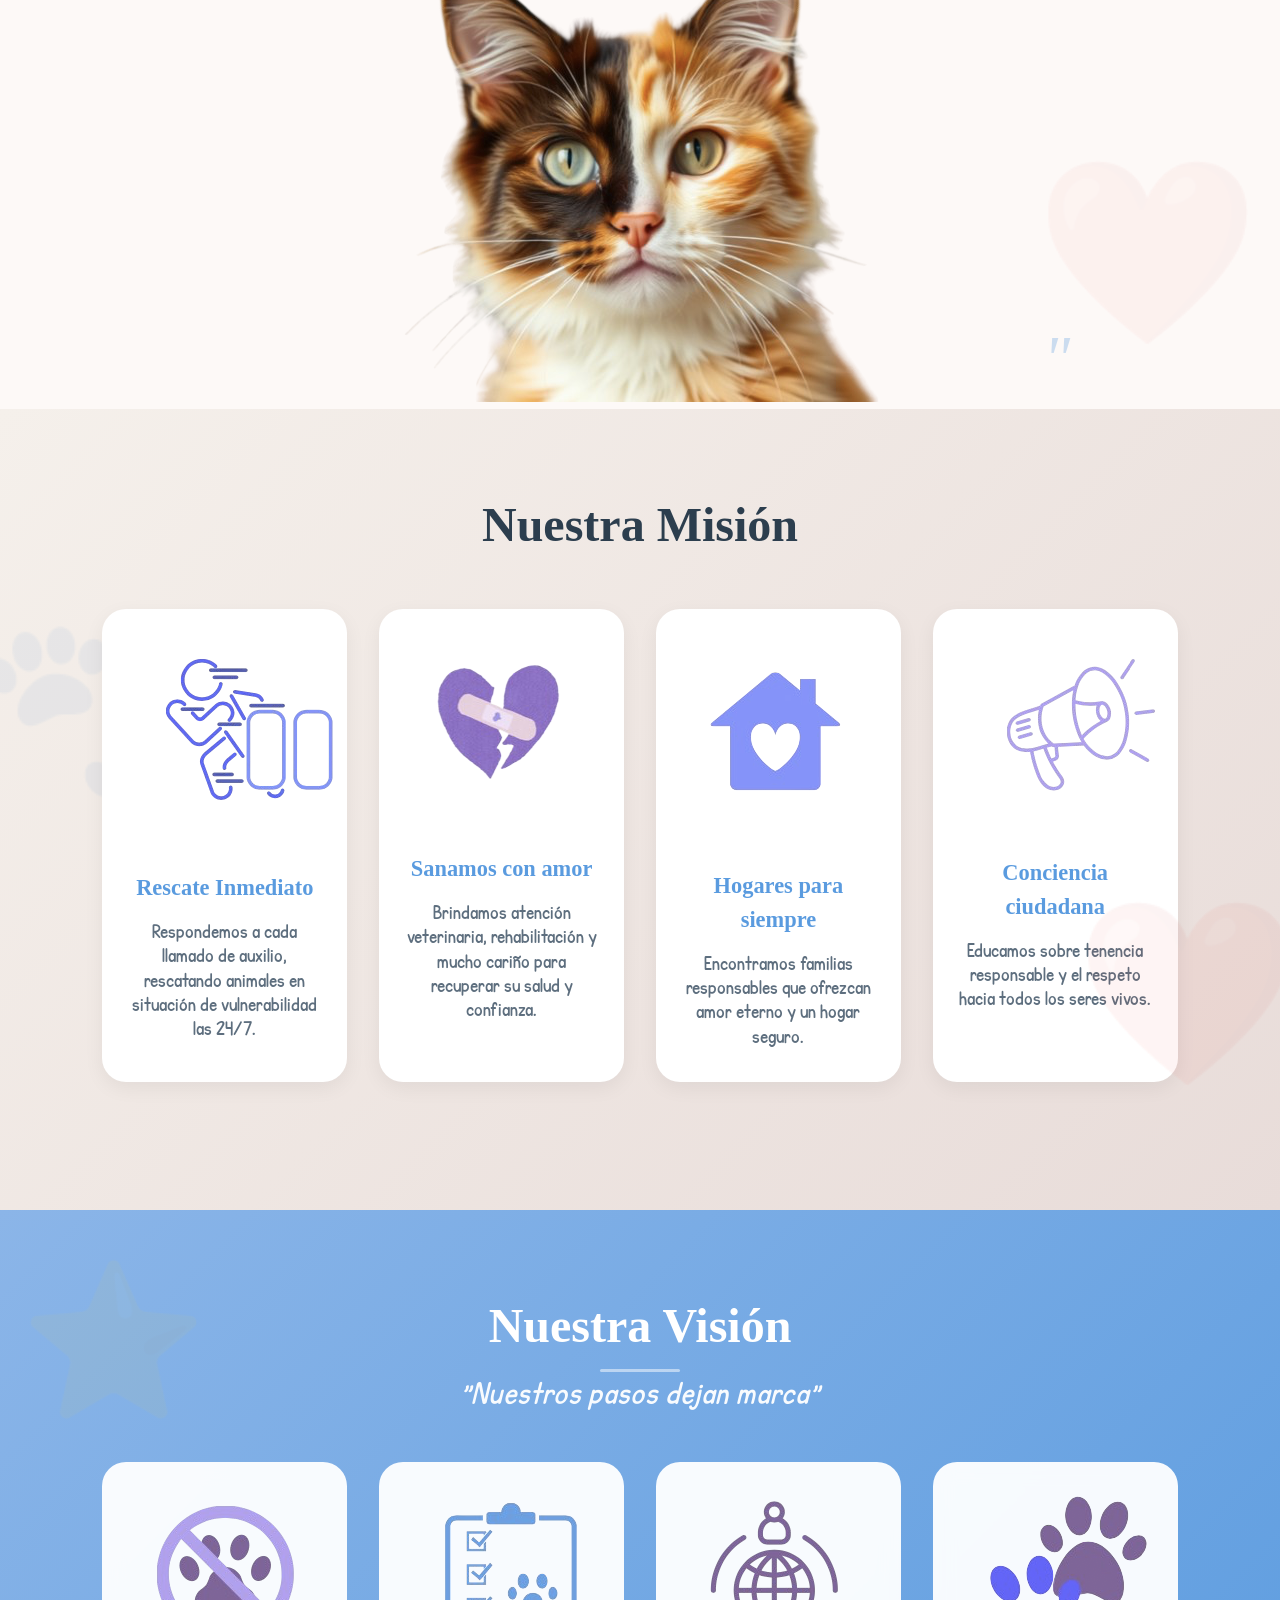
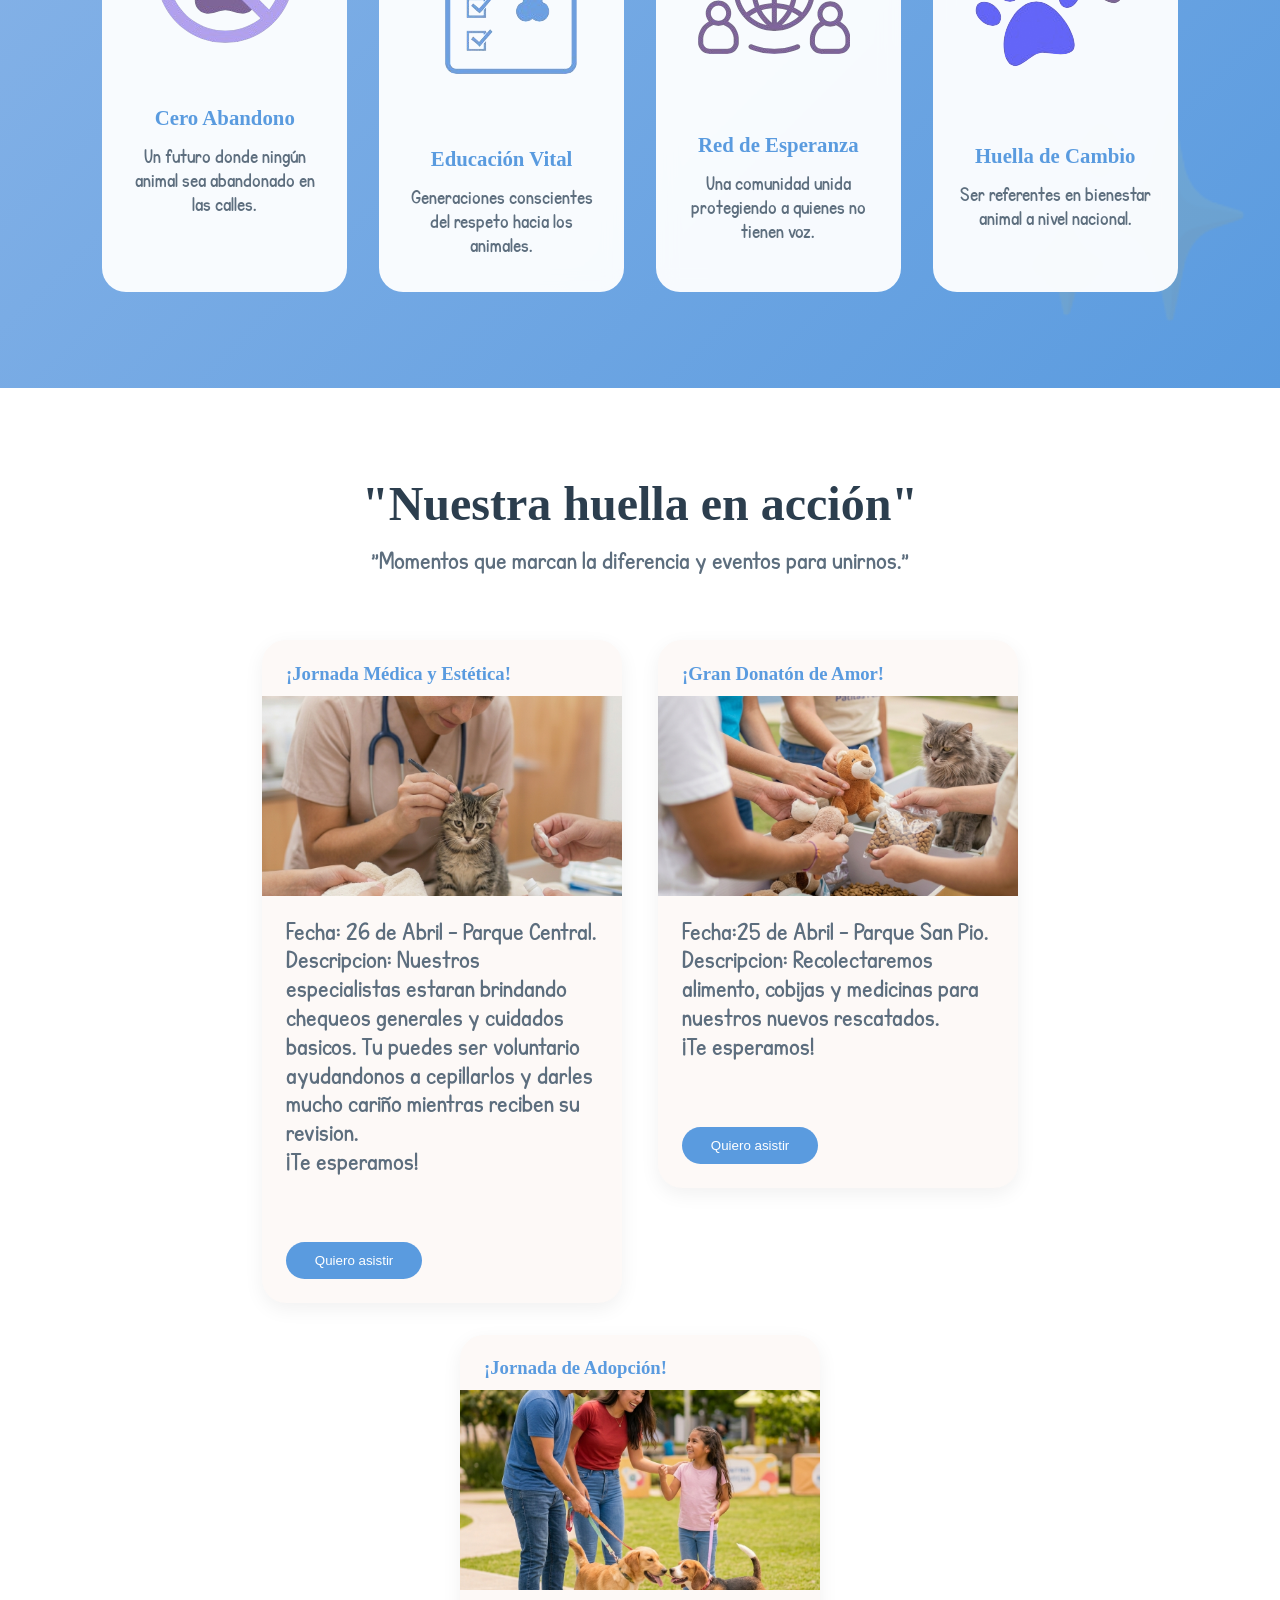
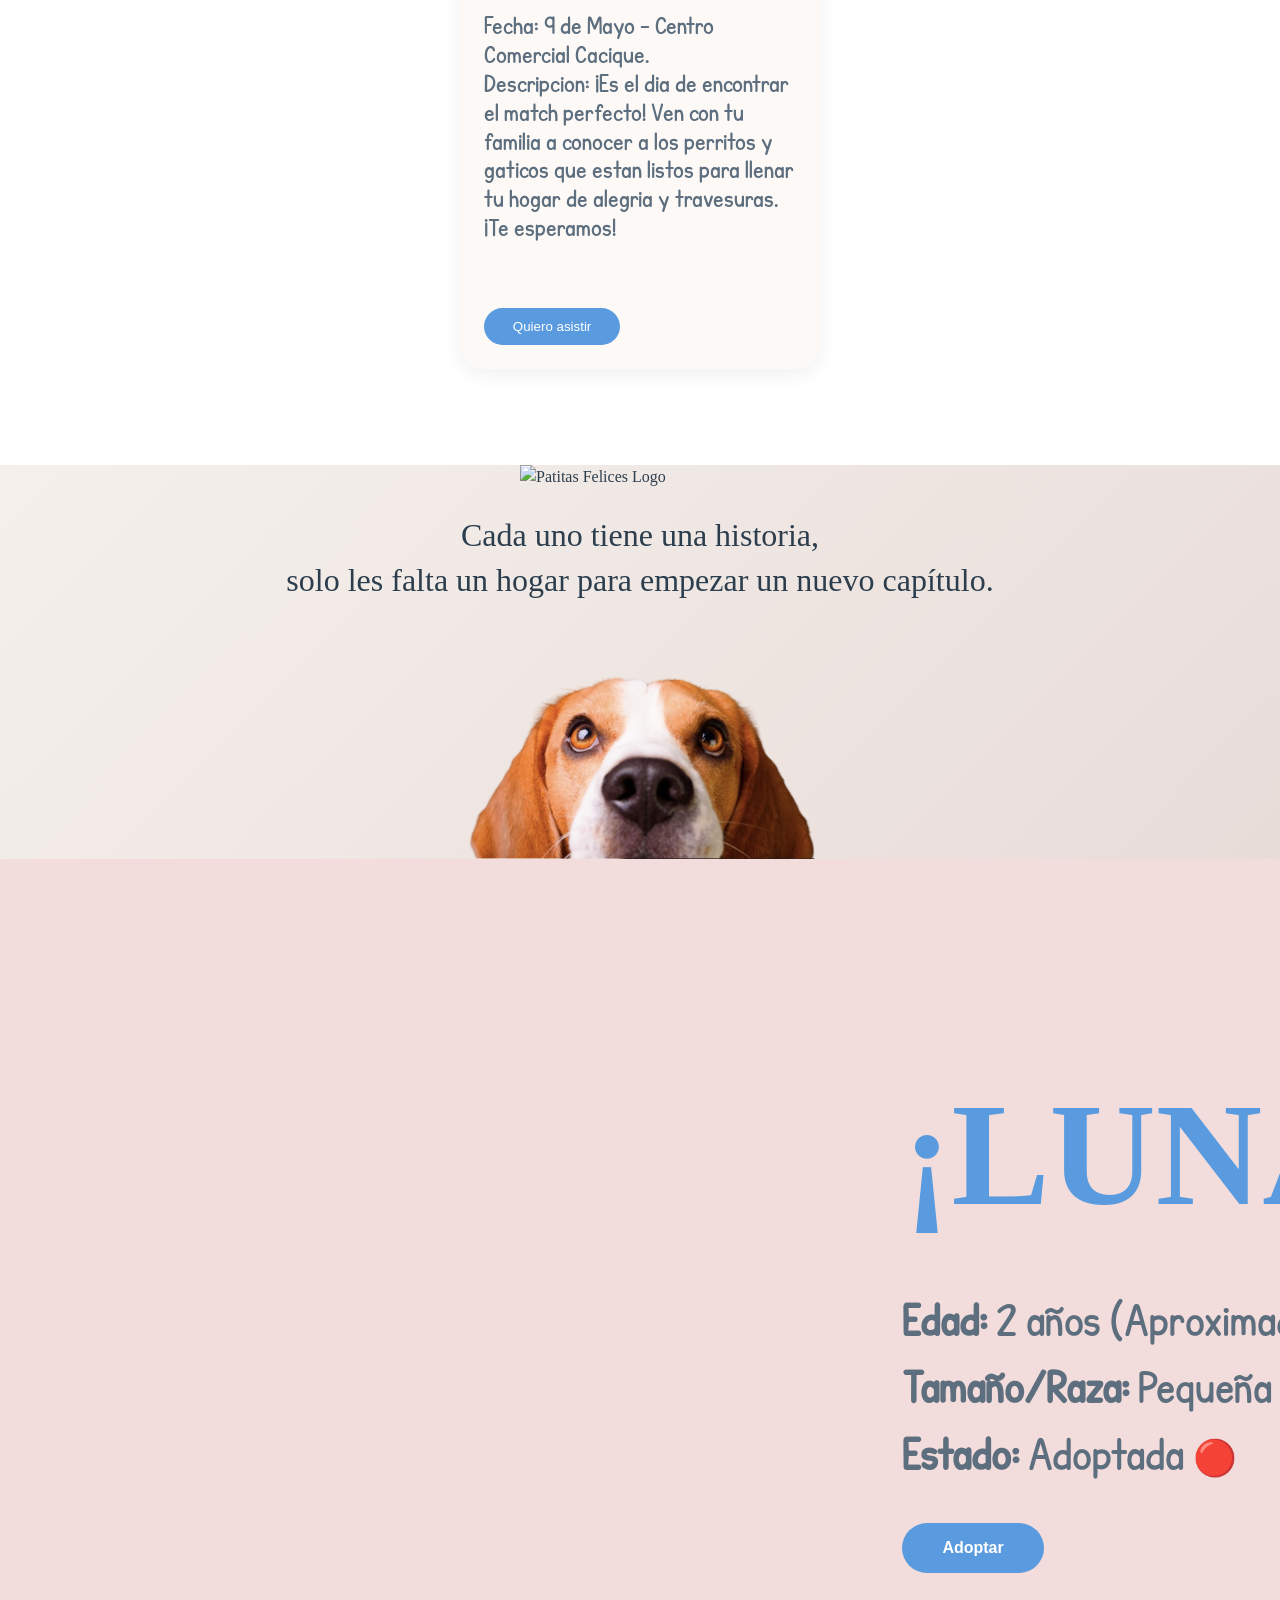
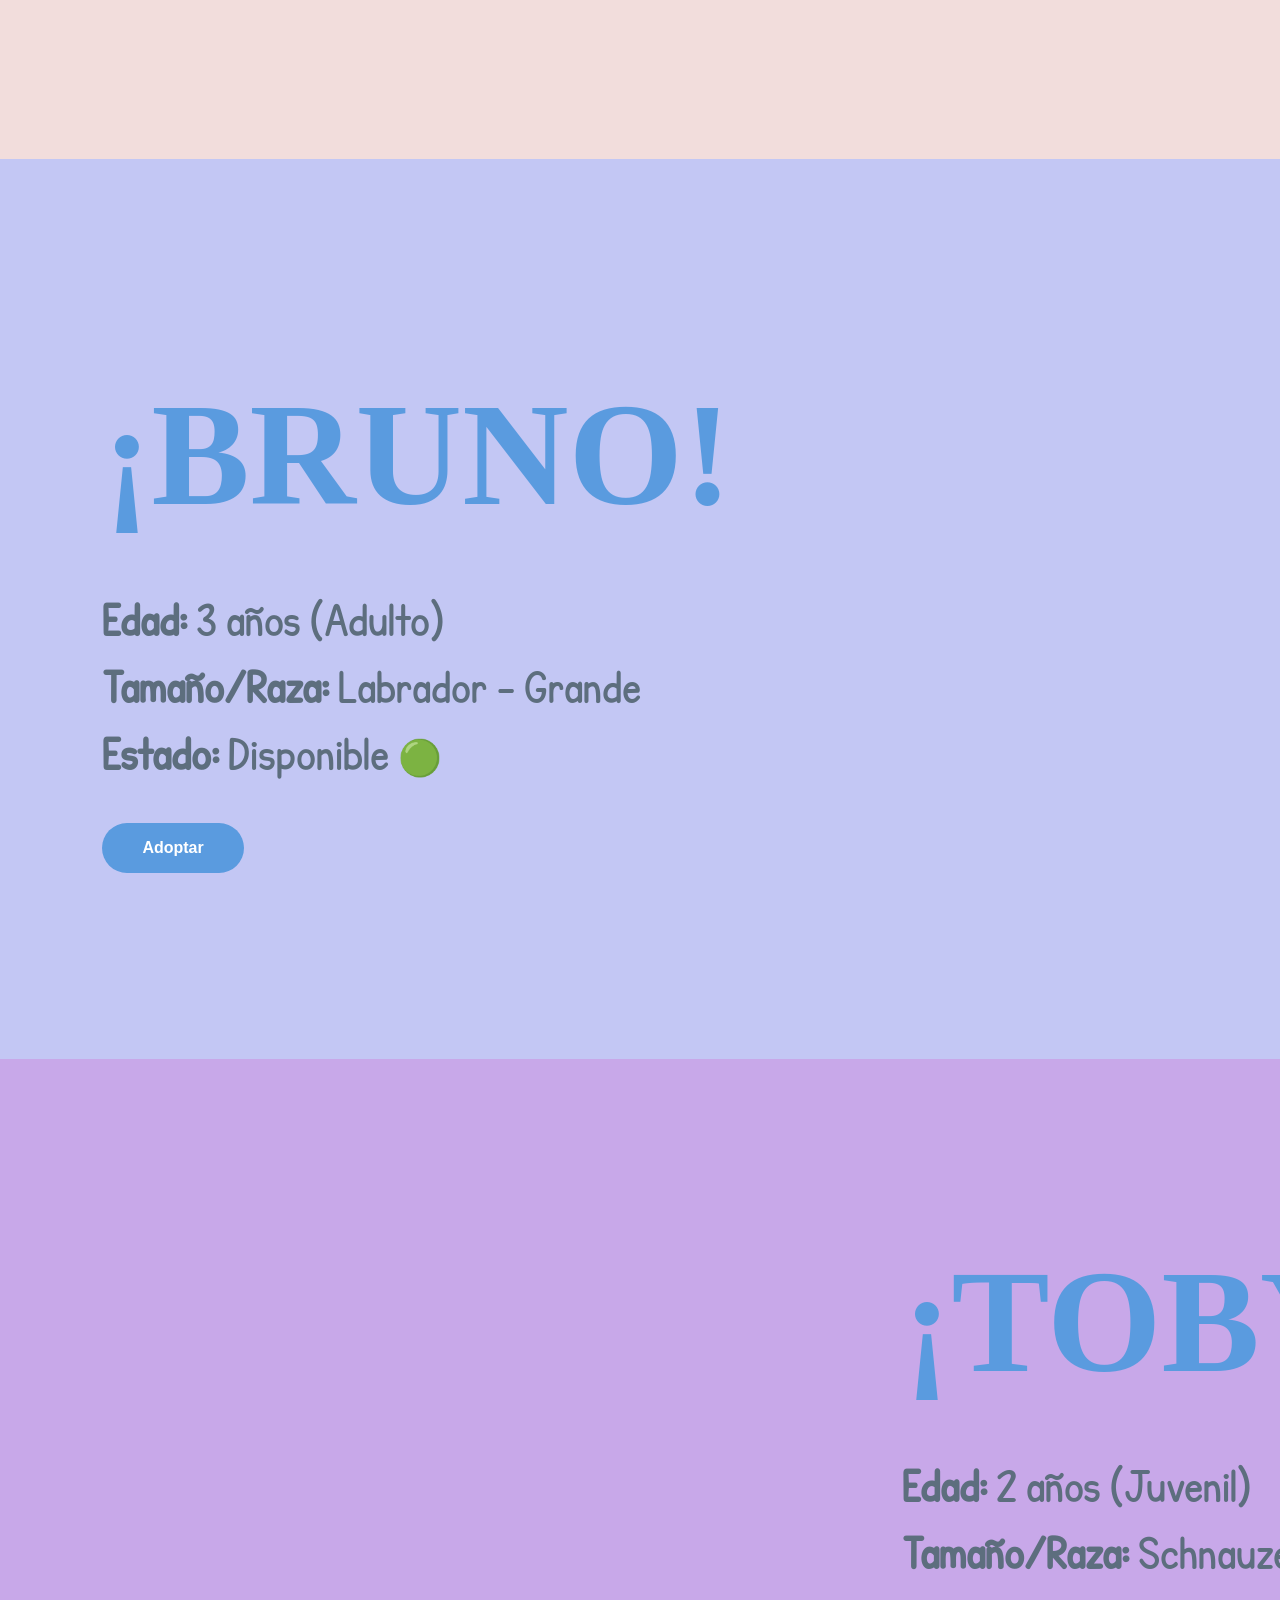
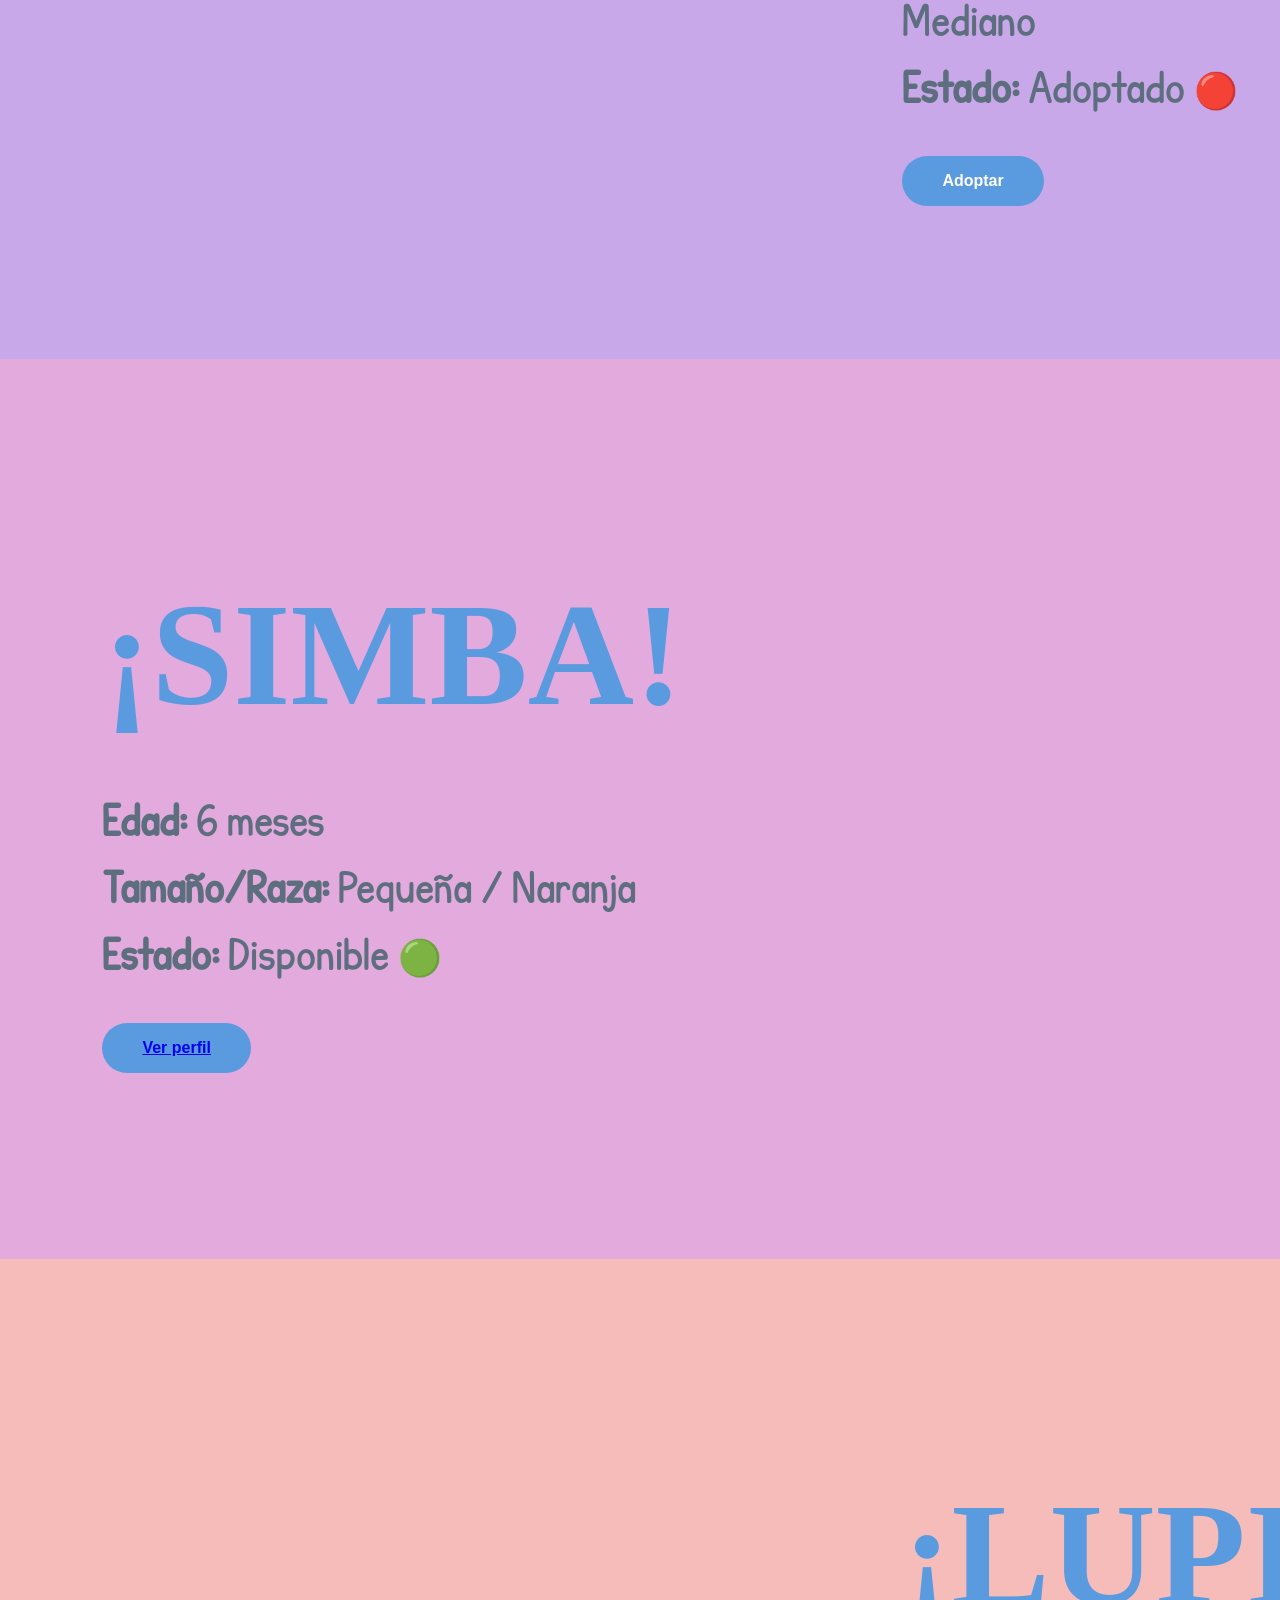
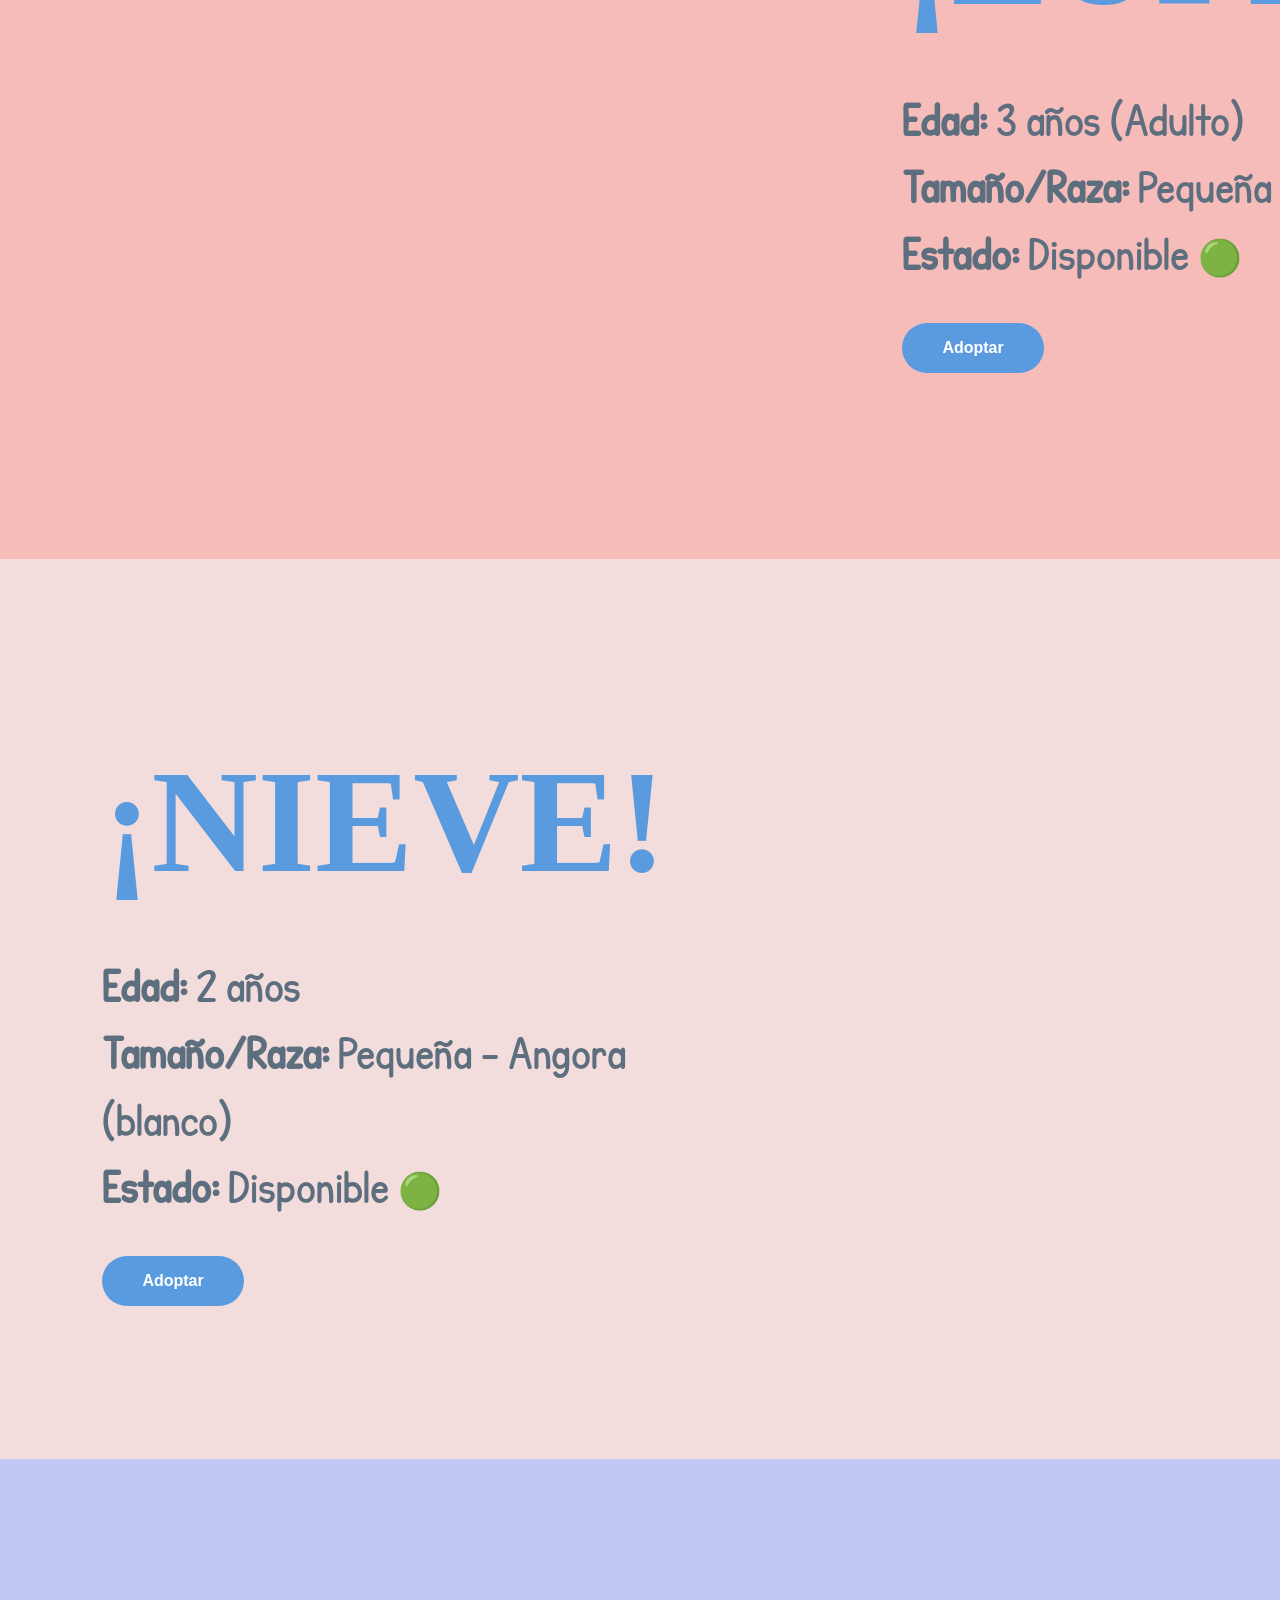
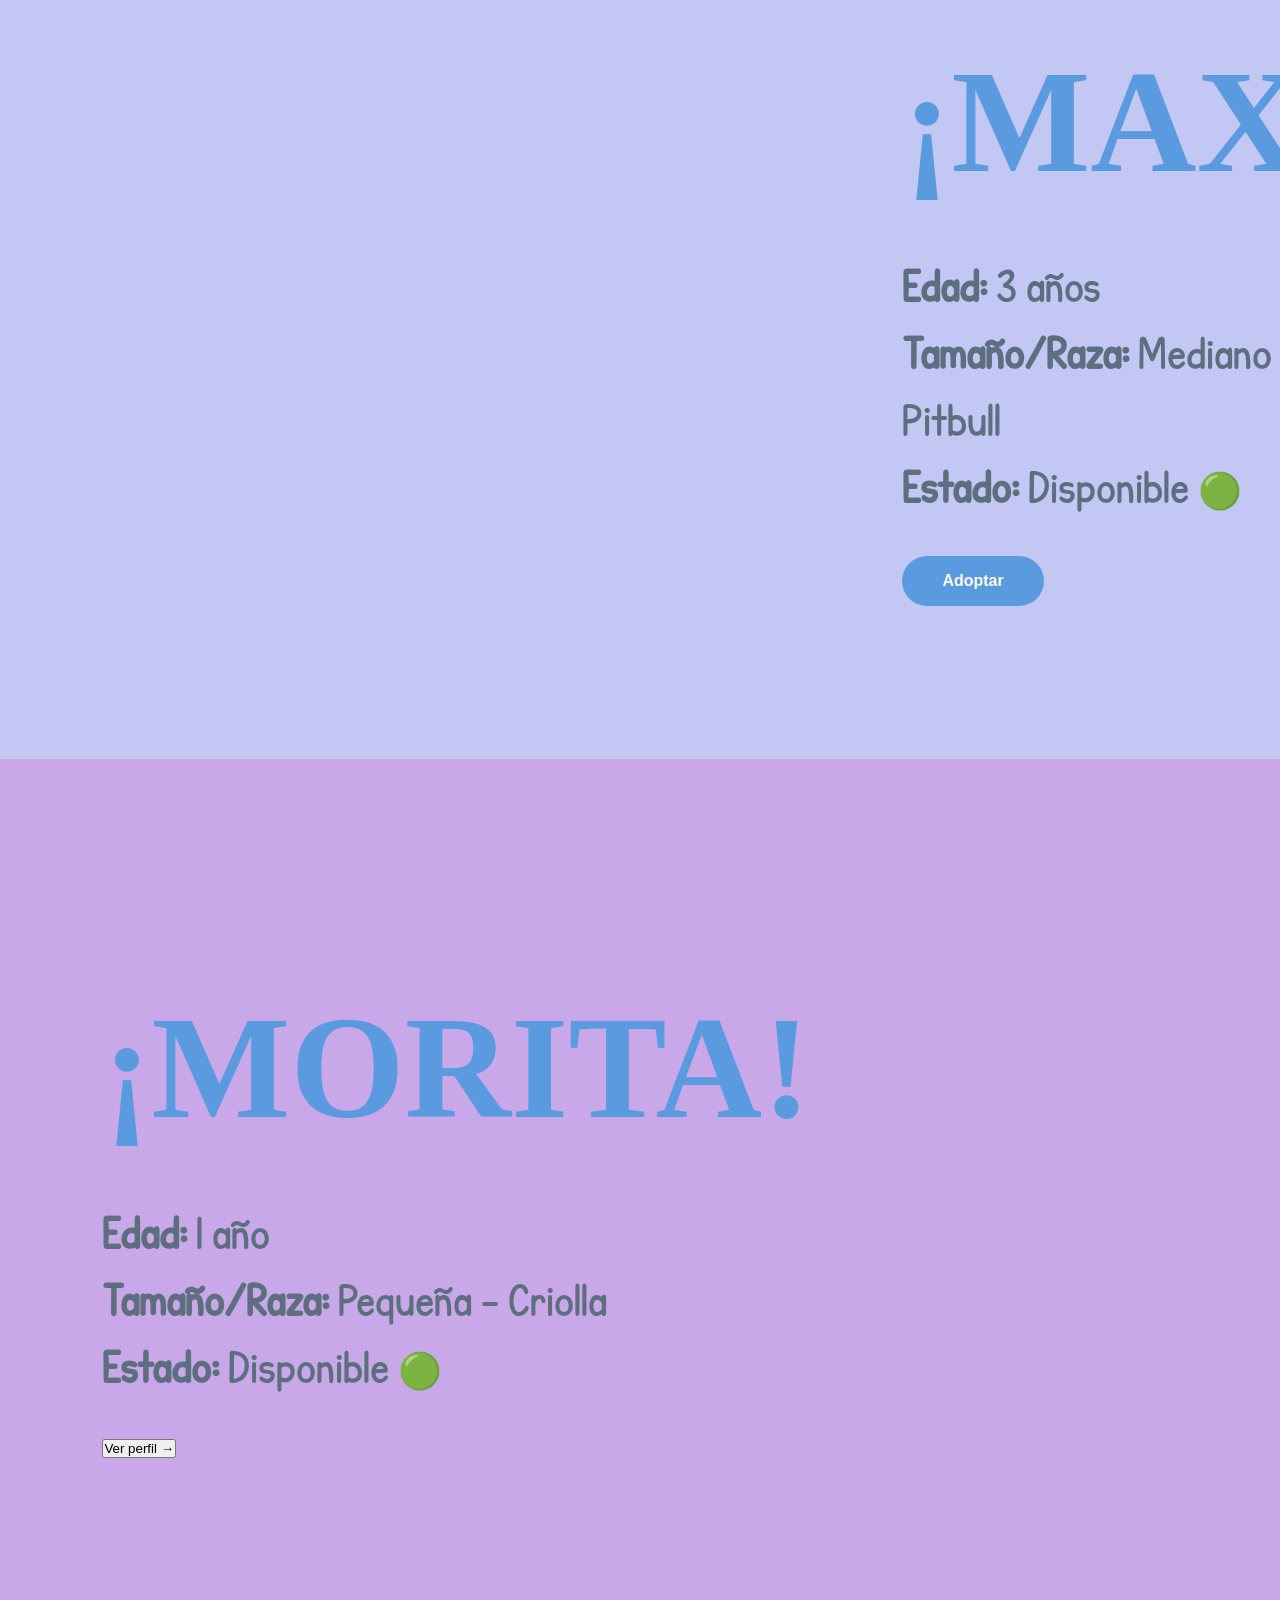
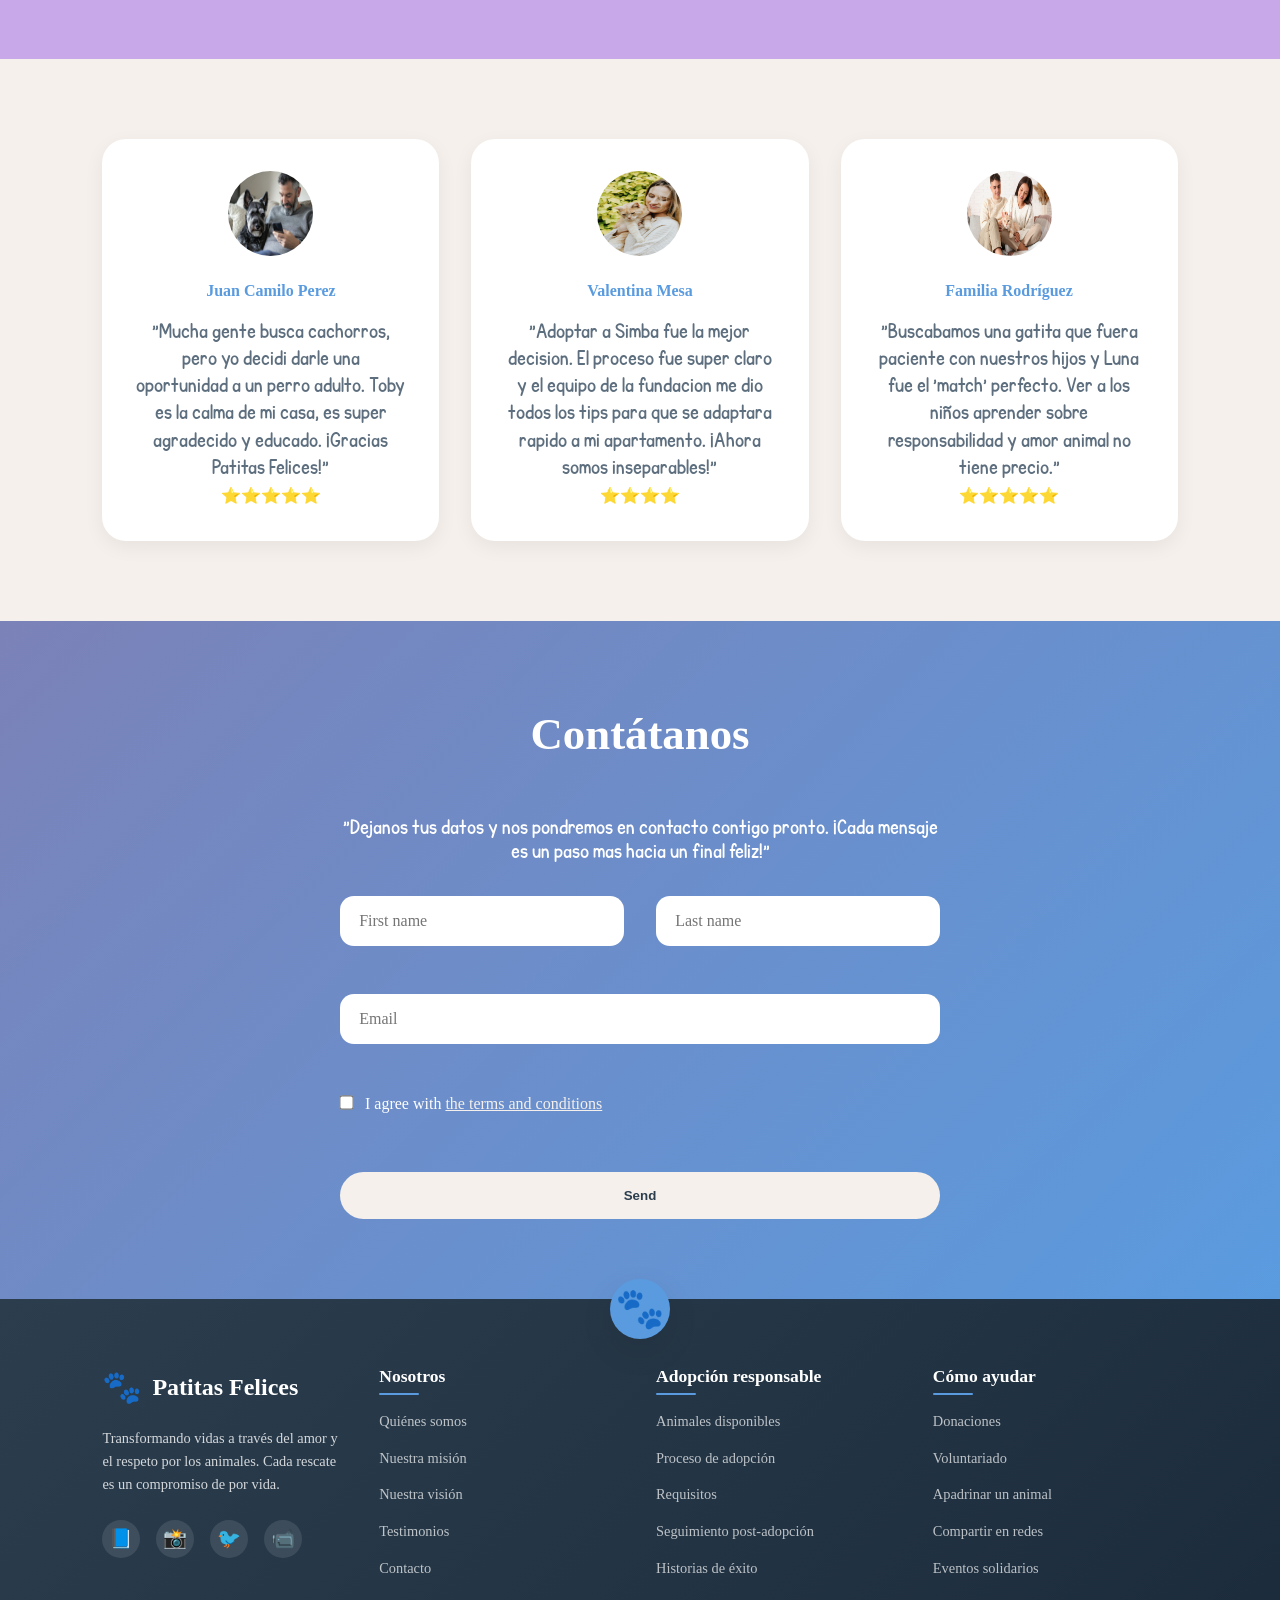
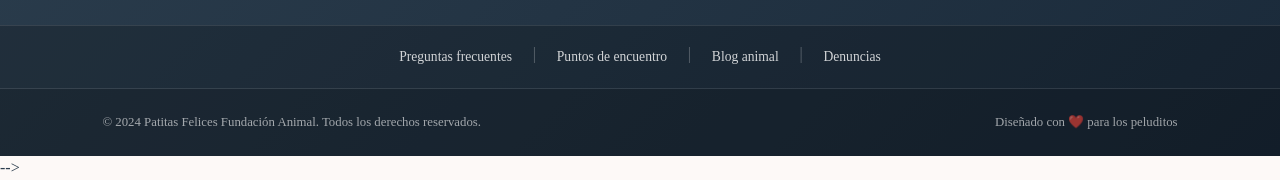
==== commit 6b4fe550: "Fix:tarjeta animales" ====
--- a/index.html
+++ b/index.html
@@ -210,7 +210,7 @@
     
 </section>
         <section id="catalogo">
-            <article>
+            <article id="luna">
                 <div>
                     <img src="imagenes/luna.png" alt="Luna">
                 </div>
@@ -225,7 +225,7 @@
                 </div>
 
             </article>
-            <article>
+            <article id="bruno">
                 <div>
                     <h2>¡BRUNO!</h2>
                     <p>
@@ -239,7 +239,7 @@
                     <img src="imagenes/bruno.png" alt="Bruno">
                 </div>
             </article>
-            <article>
+            <article id="toby">
                 <div>
                     <img src="imagenes/Toby.png" alt="Toby">
                 </div>
@@ -253,8 +253,7 @@
                     <button class="btn-adoptar">Adoptar</button>
                 </div>
             </article>
-            <article>
-
+            <article id="simba">
                 <div>
                     <h2>¡SIMBA!</h2>
                     <p>
@@ -268,7 +267,7 @@
                     <img src="imagenes/simba.png" alt="Simba">
                 </div>
             </article>
-            <article>
+            <article id="lupita">
                 <div>
                     <img src="imagenes/lupita.png" alt="lupita">
                 </div>
@@ -282,8 +281,7 @@
                     <button class="btn-adoptar">Adoptar</button>
                 </div>
             </article>
-            <article>
-
+            <article id="nieve">
                 <div>
                     <h2>¡NIEVE!</h2>
                     <p>
@@ -297,7 +295,7 @@
                     <img src="imagenes/nieve.png" alt="Nieve">
                 </div>
             </article>
-            <article>
+            <article id="max">
                 <div>
                     <img src="imagenes/max.png" alt="max">
                 </div>
@@ -311,7 +309,7 @@
                     <button class="btn-adoptar">Adoptar</button>
                 </div>
             </article>
-            <article>
+            <article id="morita">
                 <div>
                     <h2>¡MORITA!</h2>
                     <p>
--- a/style.css
+++ b/style.css
@@ -13,7 +13,7 @@
 
 @font-face {
     font-family: 'parrafos';
-    src: url('fonts/Cafe\ Francoise_D.otf') format('opentype');
+    src: url('fonts/KGPerfectPenmanship.ttf') format('truetype');
     font-weight: normal;
     font-style: normal;
 
@@ -855,6 +855,32 @@
         max-height: 220px !important;
     }
 }
+#luna{
+    background-color: #f2dddc;
+}
+
+#bruno {
+    background-color: #c3c7f4;
+}
+
+#toby {
+    background-color: #c8a8e9;
+}
+#simba {
+    background-color: #e3aadd;
+}
+#lupita {
+    background-color: #f6bcba;
+}
+#nieve {
+    background-color: #f2dddc;
+}
+#max {
+    background-color: #c3c7f4;
+}
+#morita {
+    background-color: #c8a8e9;
+}
 
 #catalogo article div:first-child {
     flex: 1;
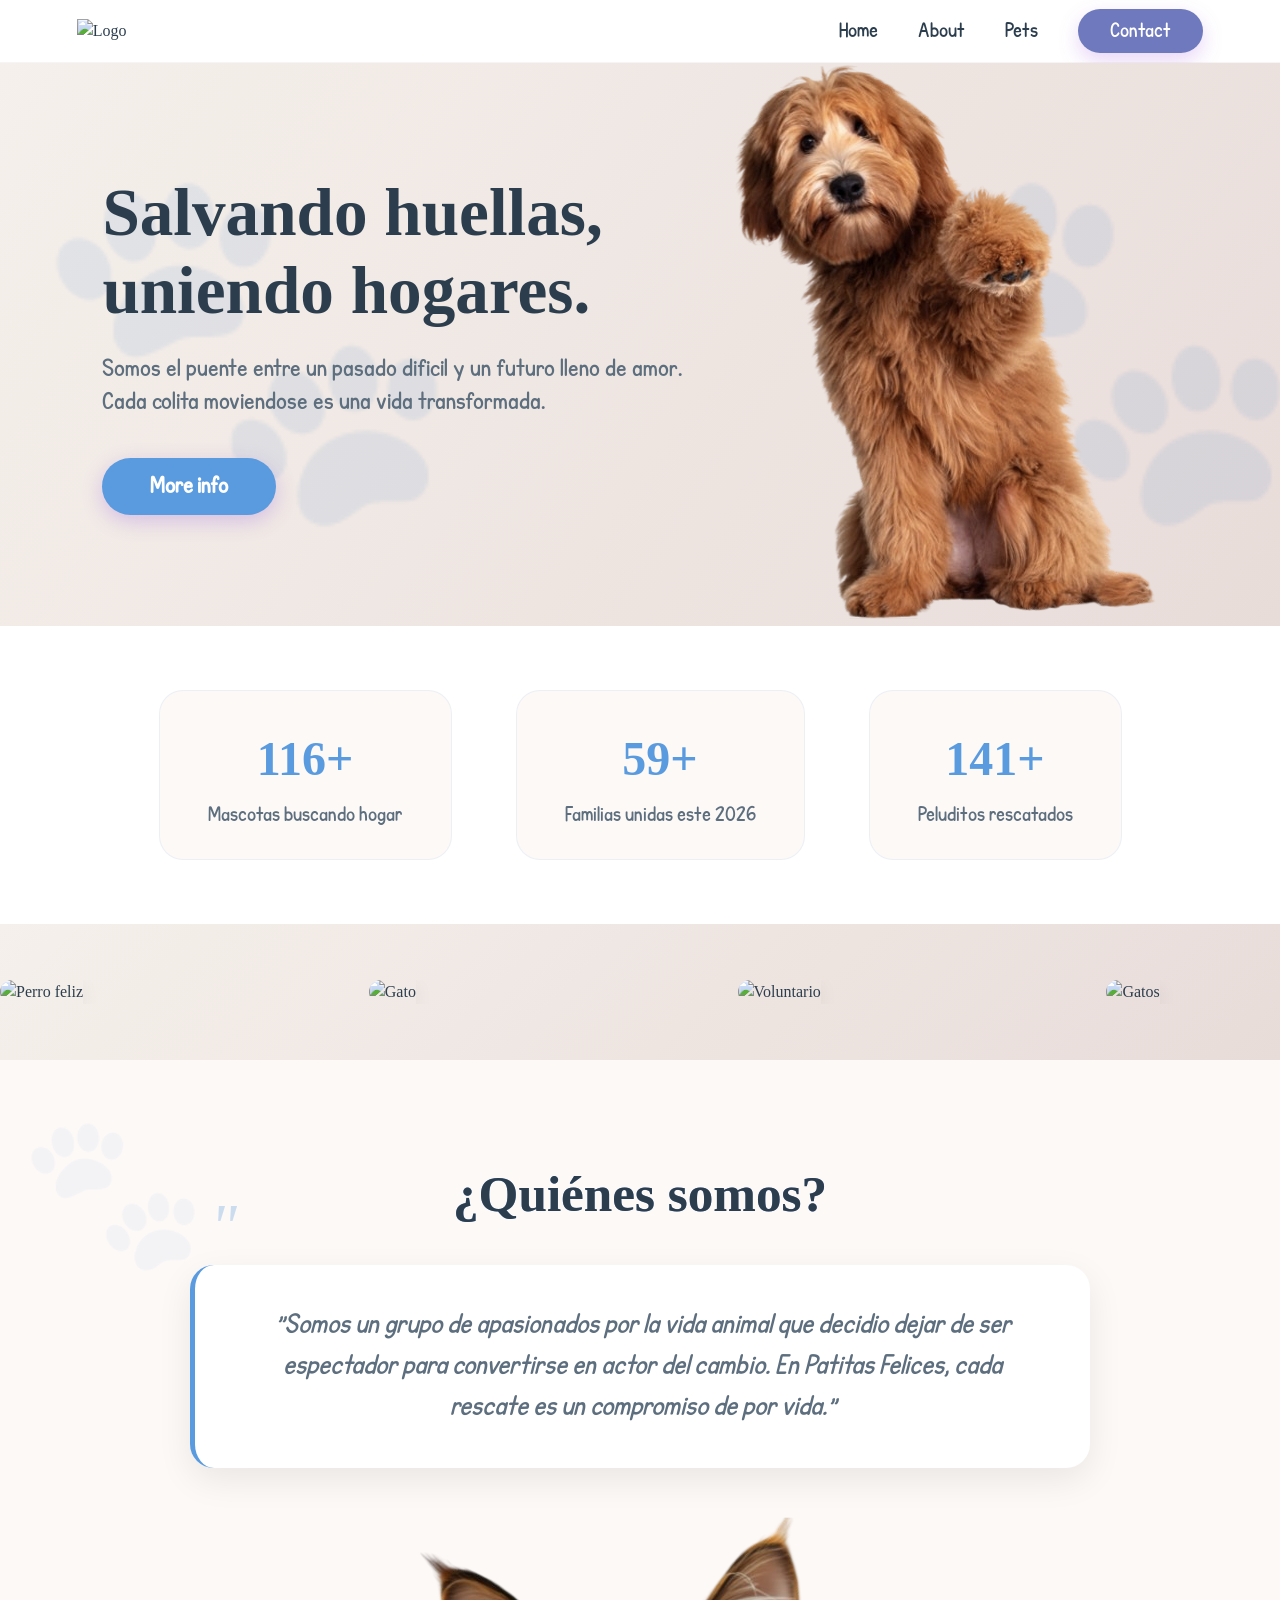
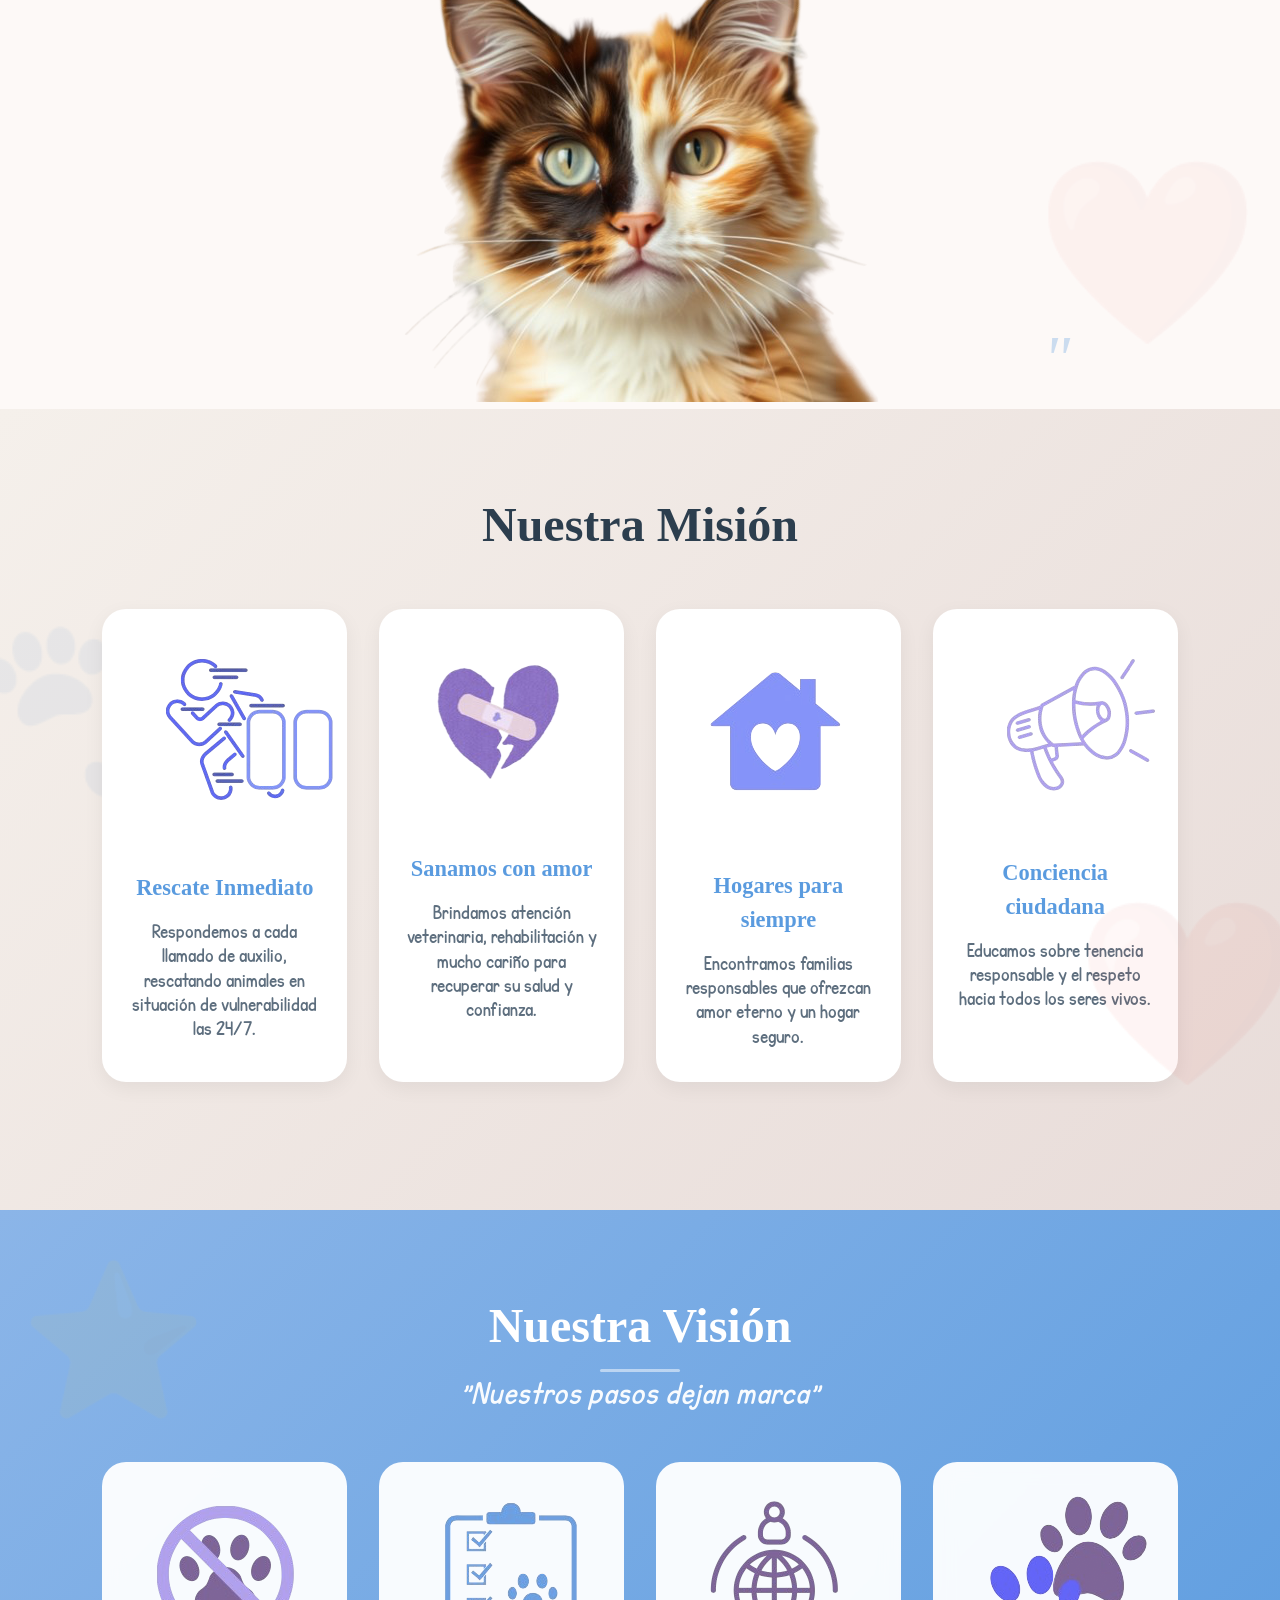
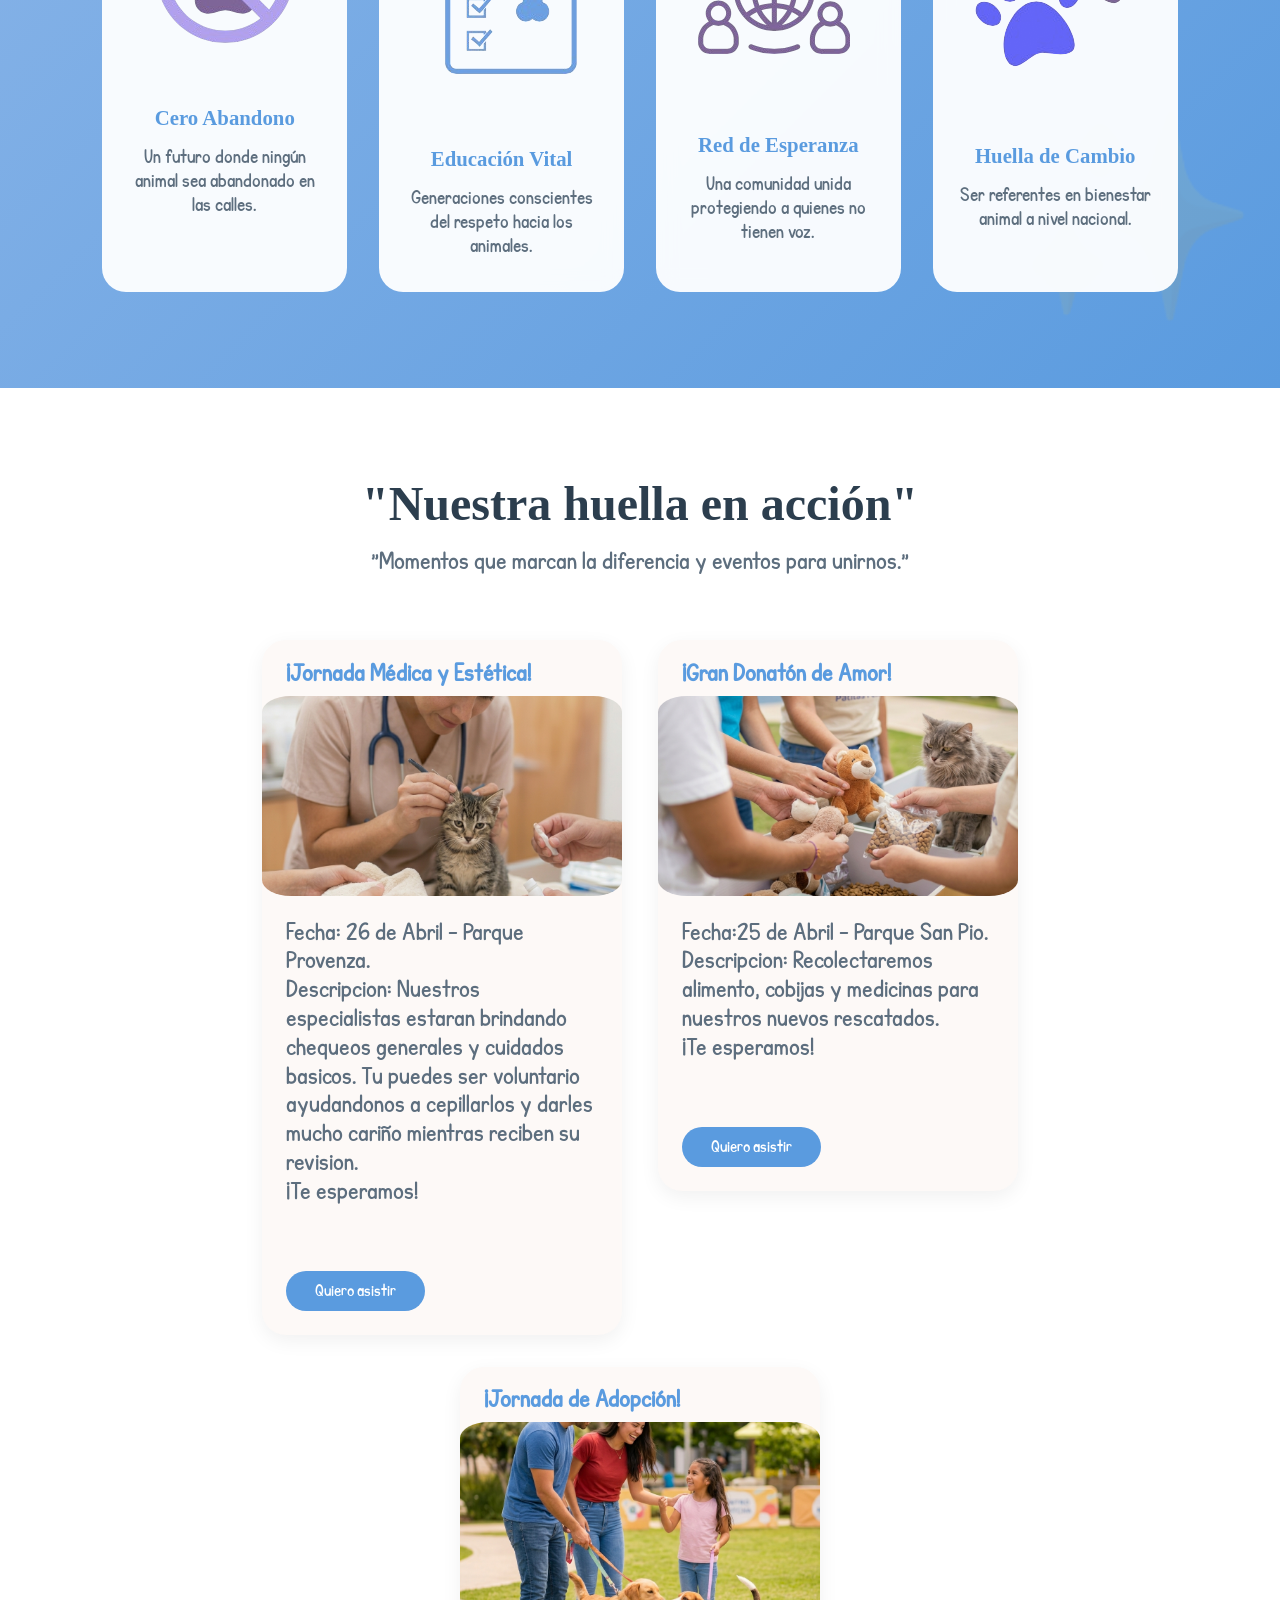
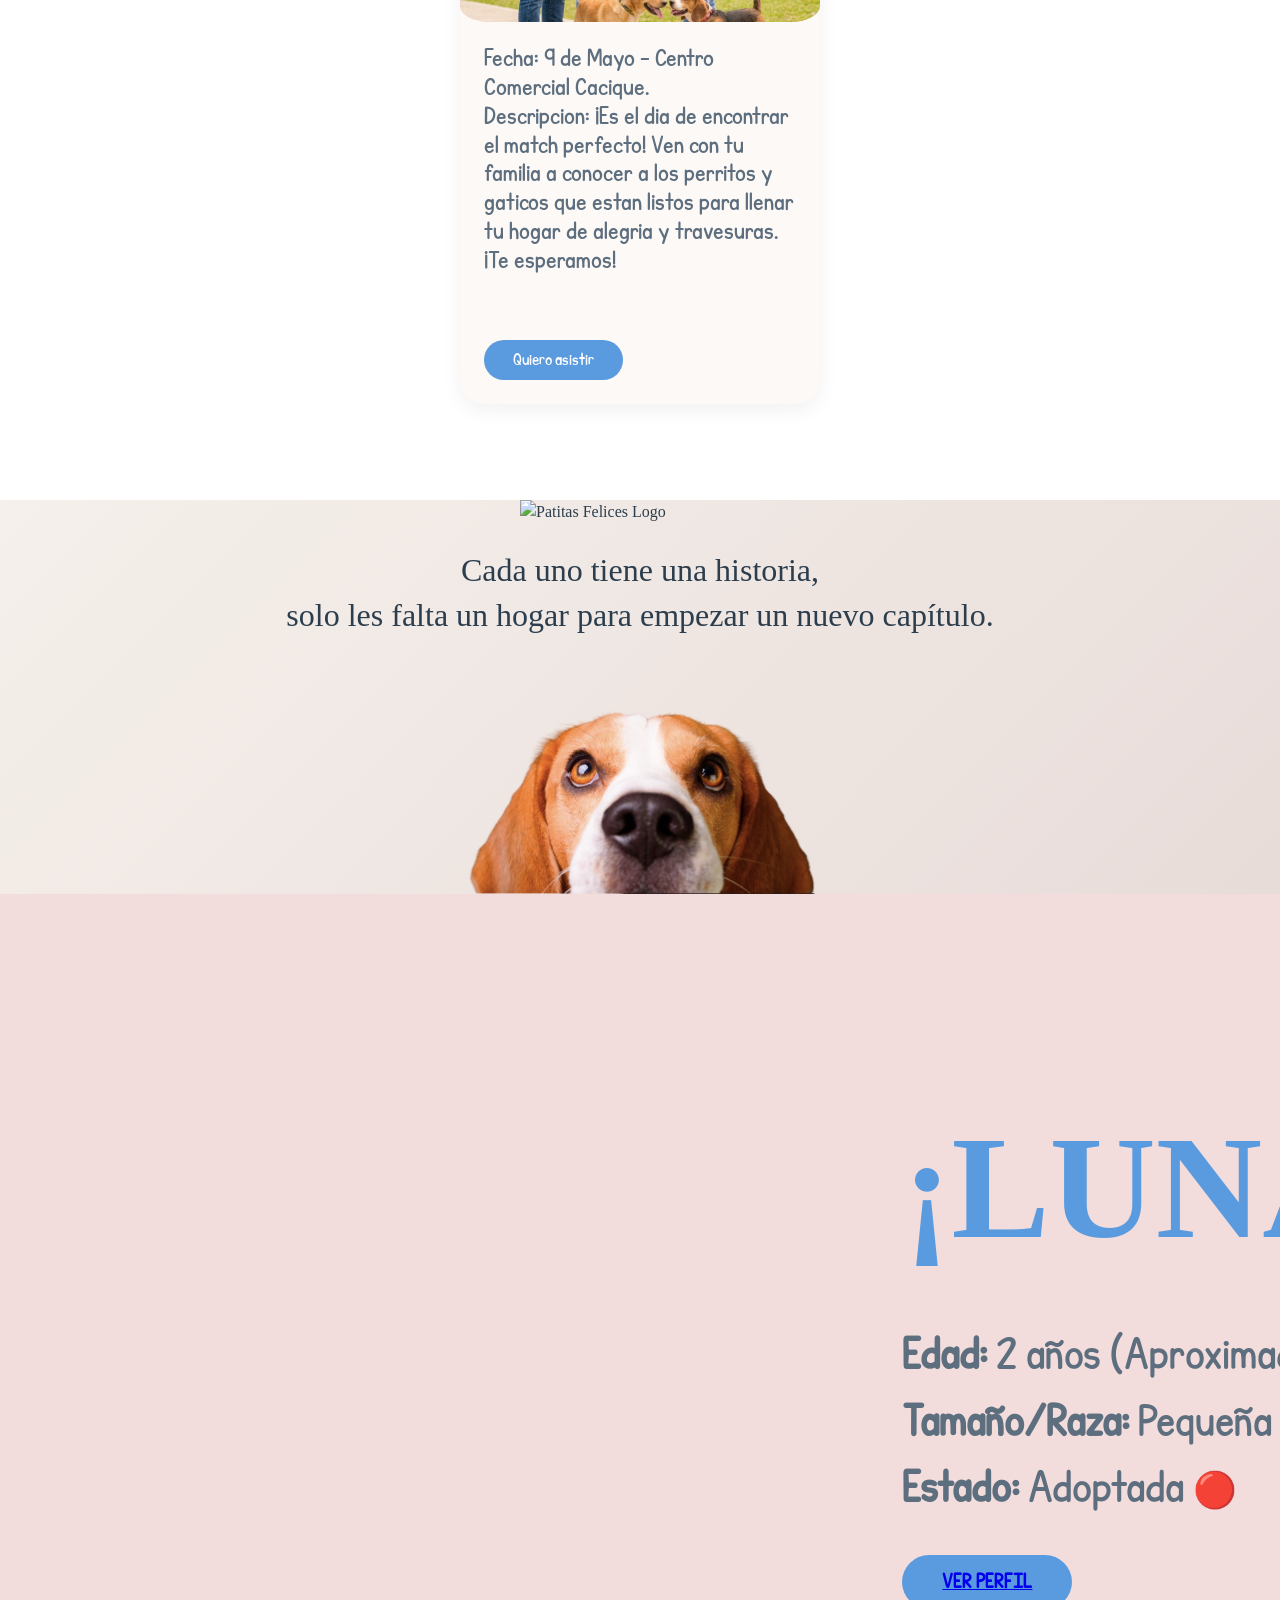
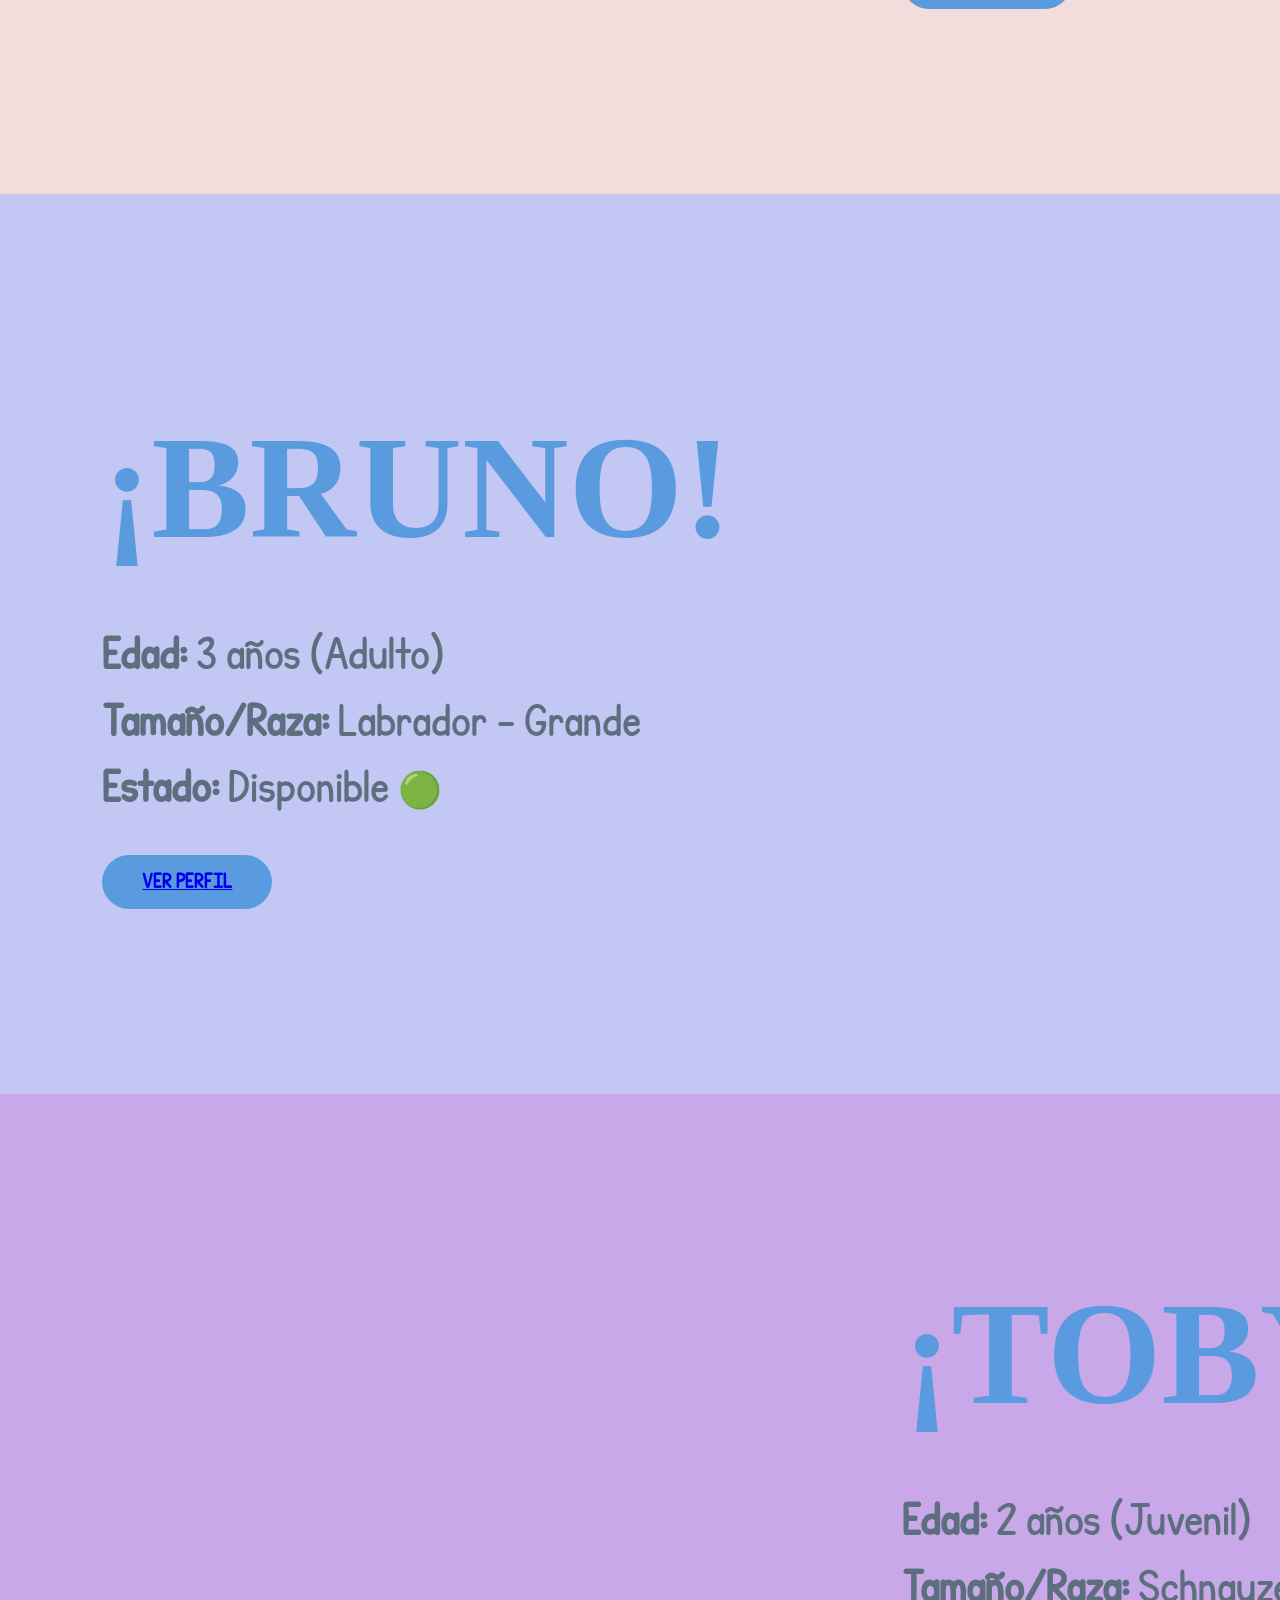
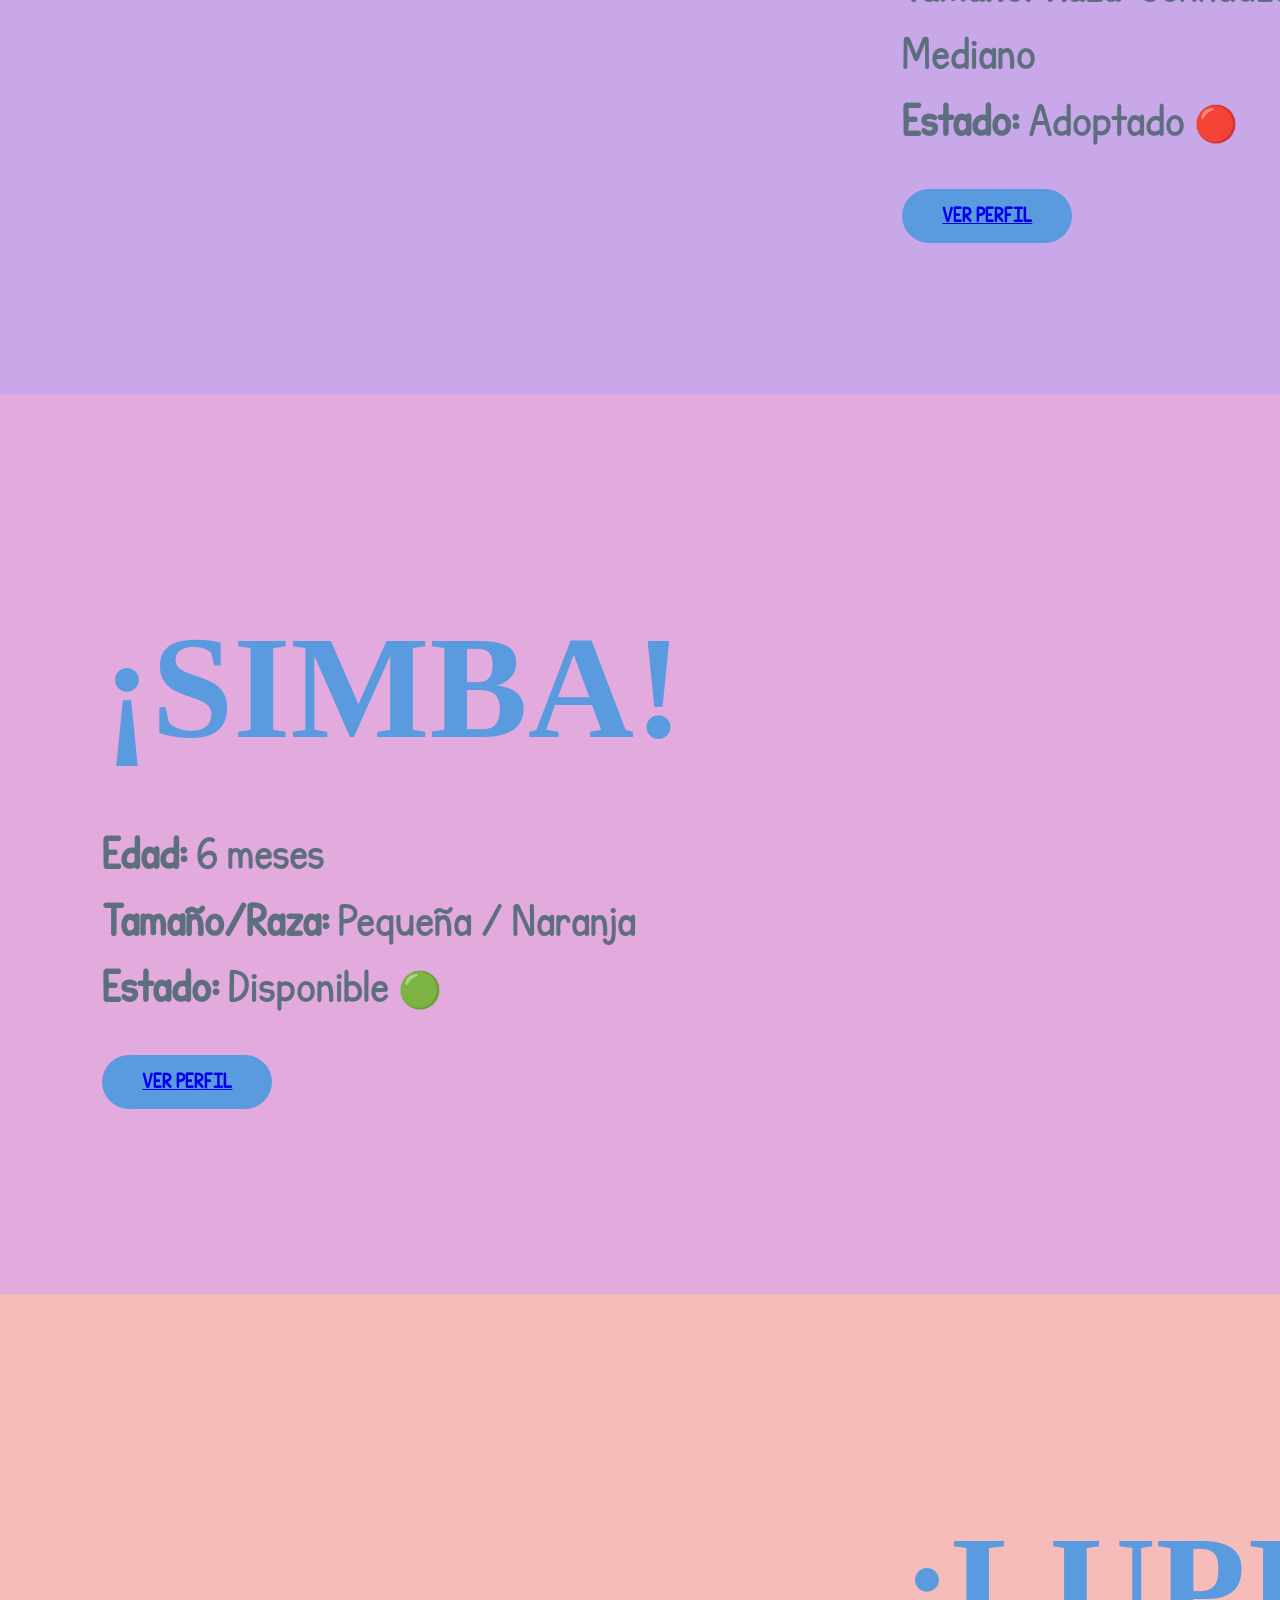
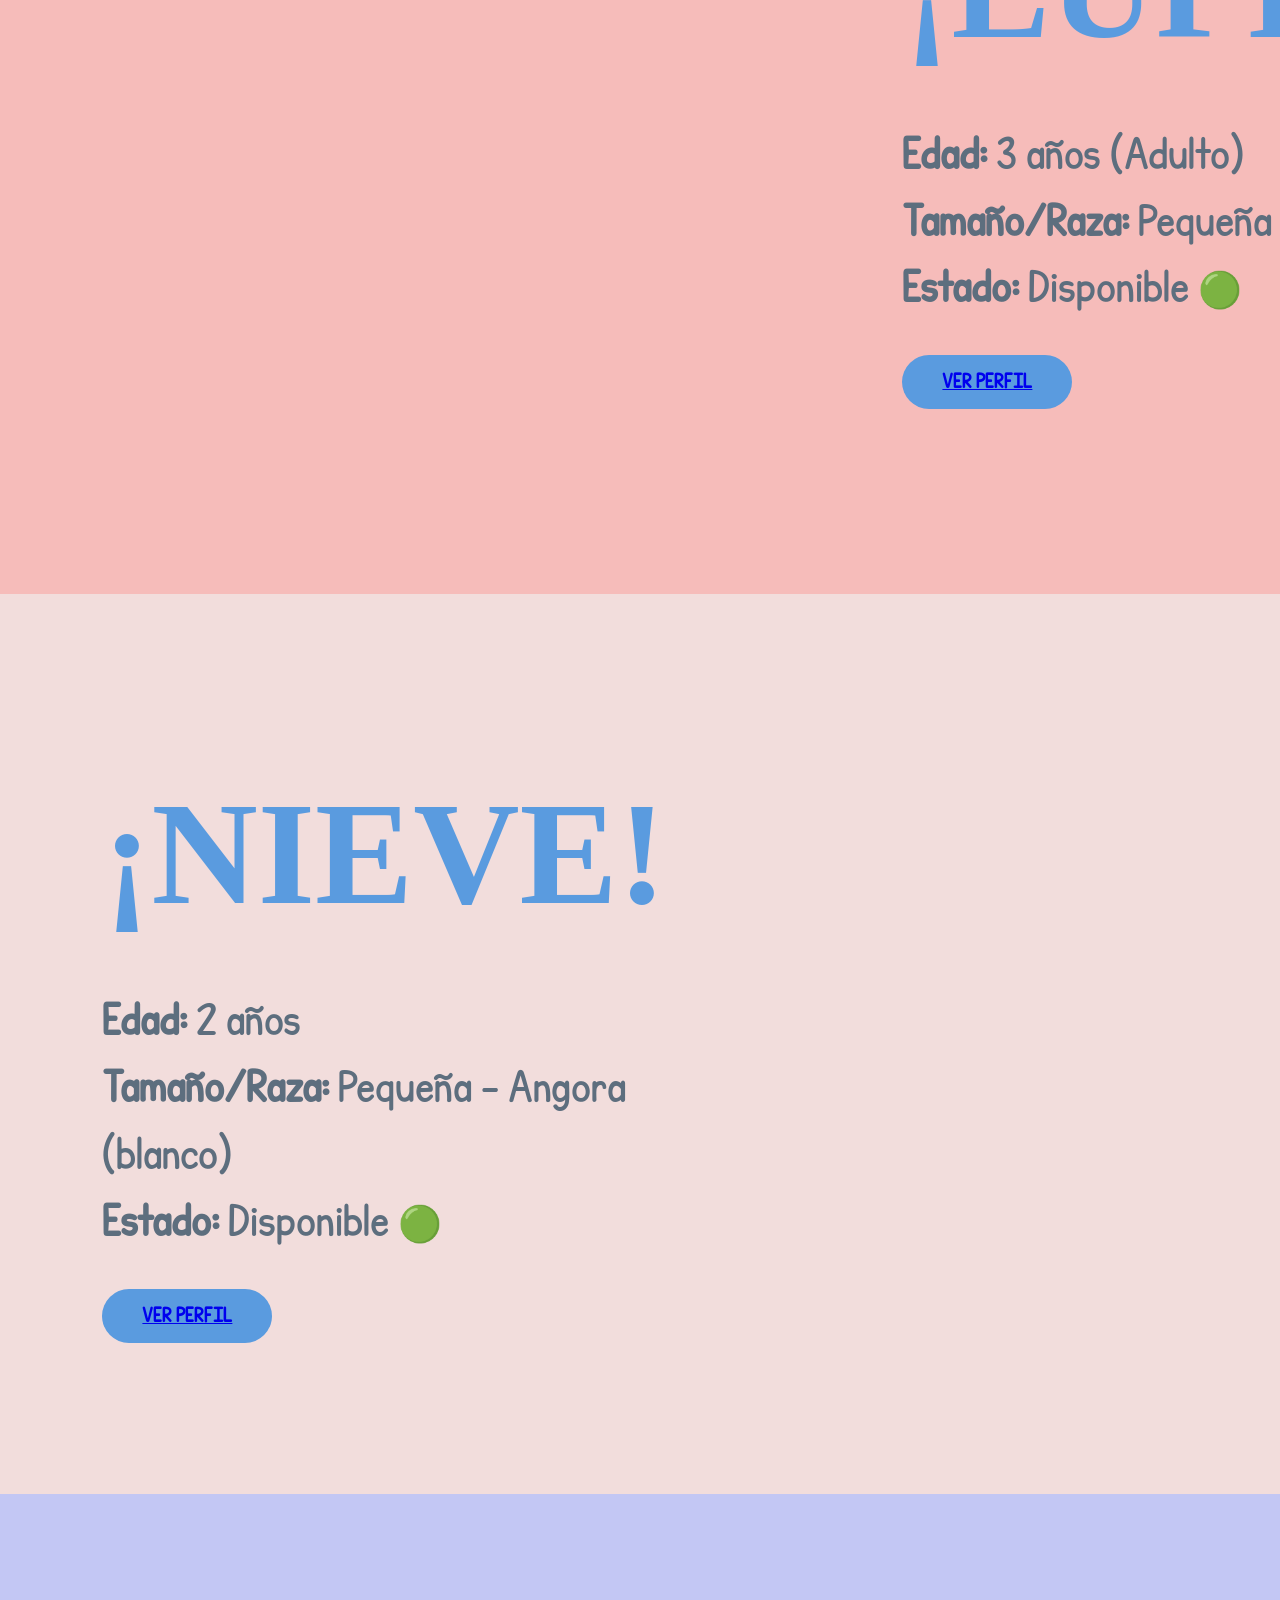
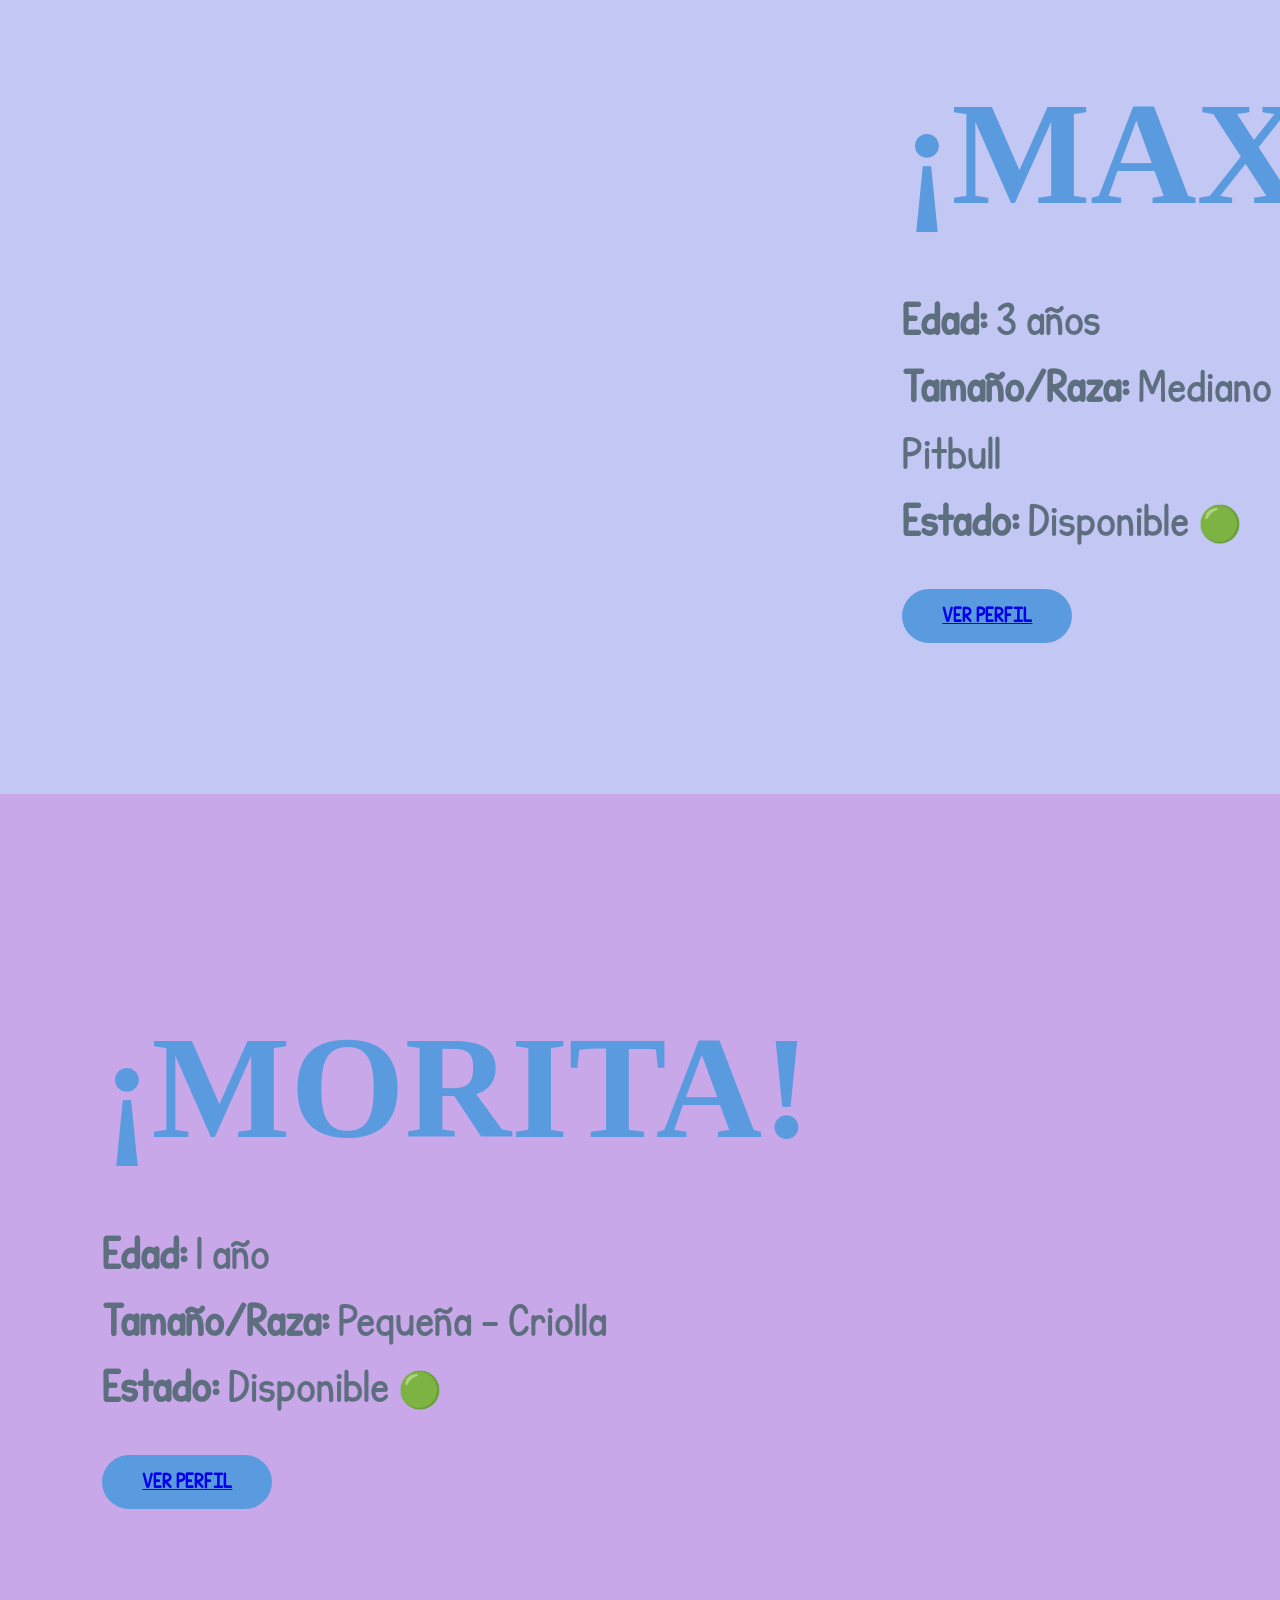
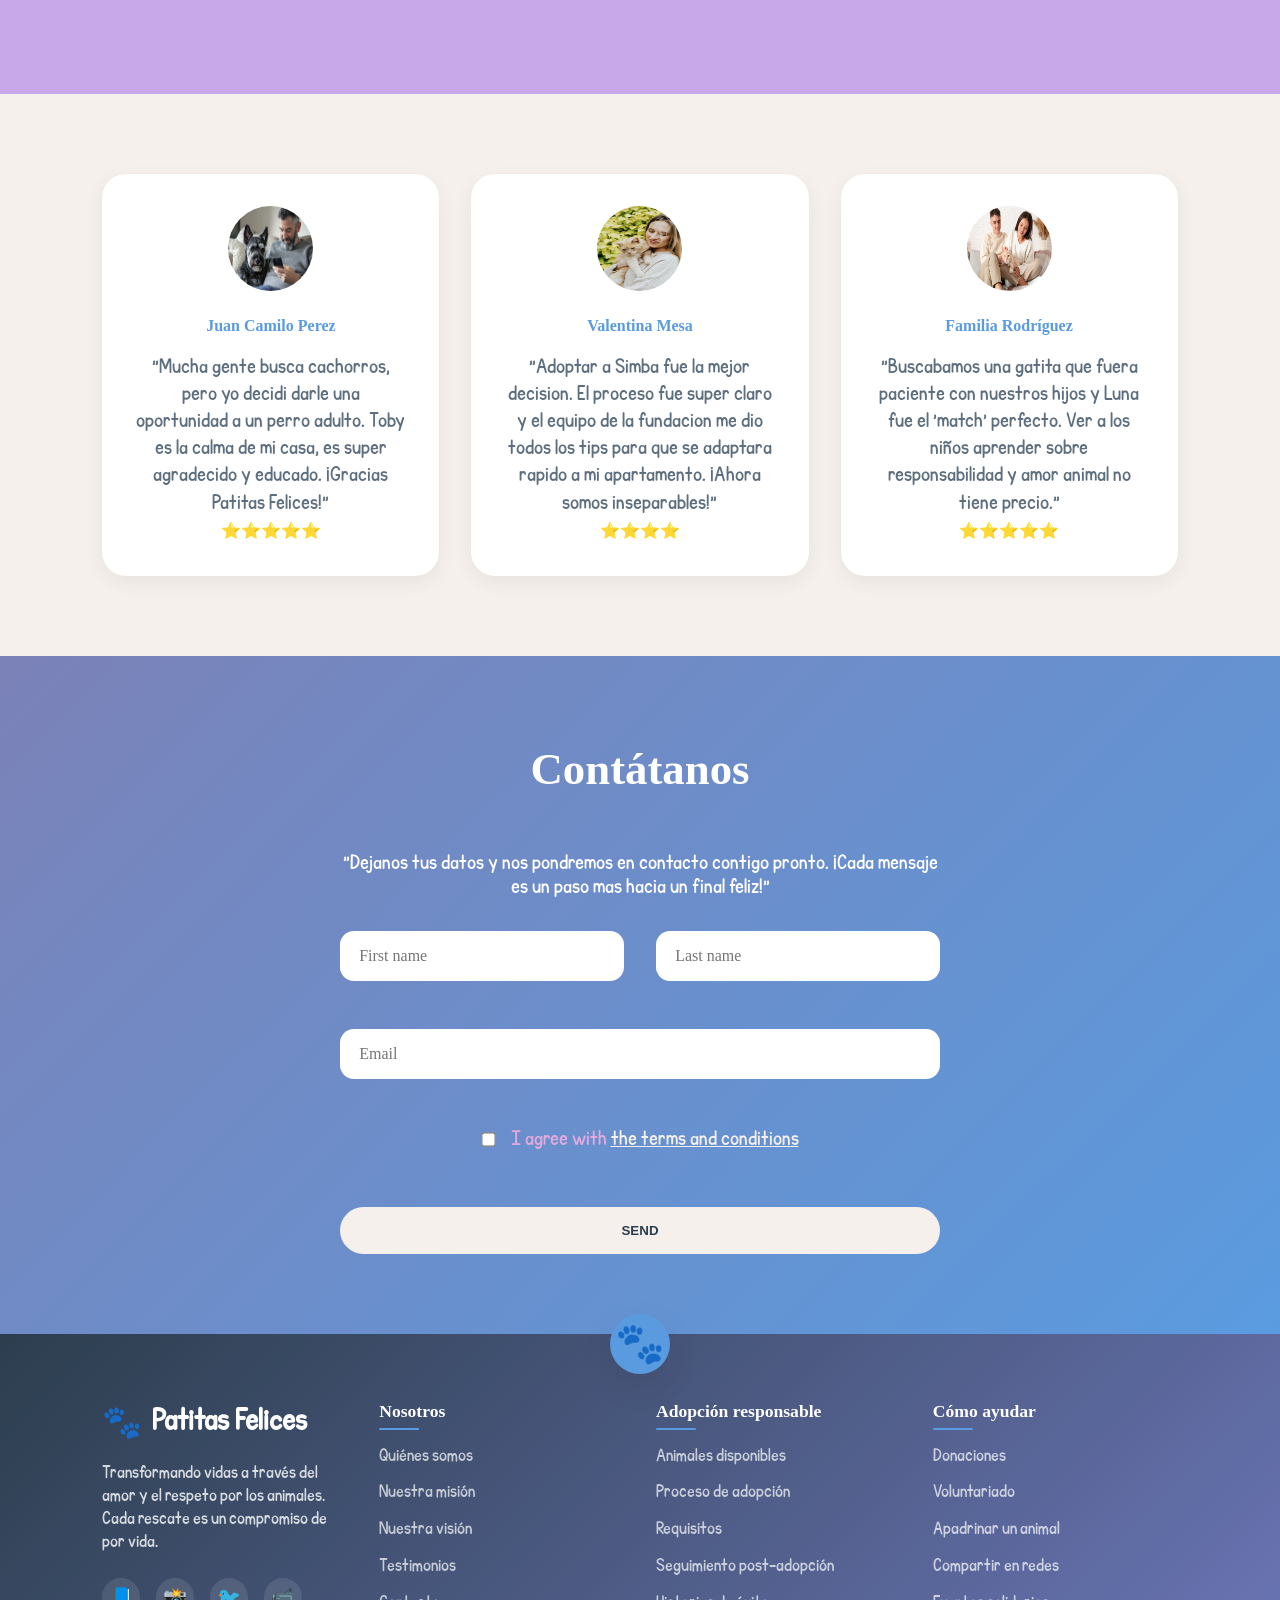
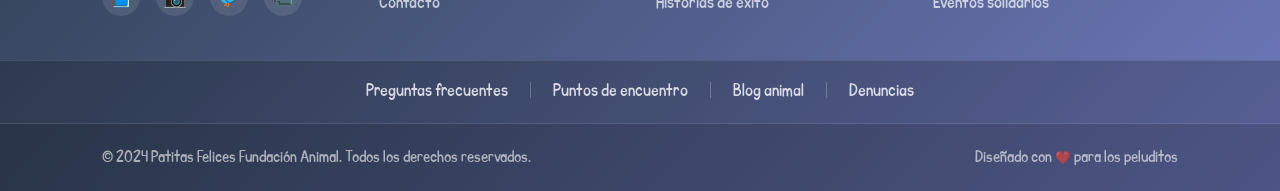
==== commit c601235f: "refactor: cambio y mejora de buttons y de tarjetas" ====
--- a/index.html
+++ b/index.html
@@ -171,7 +171,7 @@
             <article>
                 <h3>¡Jornada Médica y Estética!</h3>
                 <img src="imagenes/vacunacion.png" alt="vacunacion">
-                <p>Fecha: 26 de Abril - Parque Central. <br> Descripcion: Nuestros especialistas estaran brindando
+                <p>Fecha: 26 de Abril - Parque Provenza. <br> Descripcion: Nuestros especialistas estaran brindando
                     chequeos generales y cuidados basicos. Tu puedes ser voluntario ayudandonos a cepillarlos y darles
                     mucho cariño mientras reciben su revision. <br>¡Te esperamos!</p>
                 <button>Quiero asistir</button>
@@ -212,7 +212,7 @@
         <section id="catalogo">
             <article id="luna">
                 <div>
-                    <img src="imagenes/luna.png" alt="Luna">
+                    <img src="/imagenes/luna.png" alt="Luna">
                 </div>
                 <div>
                     <h2>¡LUNA!</h2>
@@ -221,7 +221,7 @@
                         <strong>Tamaño/Raza:</strong> Pequeña / Criolla<br>
                         <strong>Estado:</strong> Adoptada 🔴
                     </p>
-                    <button class="btn-adoptar">Adoptar</button>
+                    <button class="btn-adoptar"><a href="perfiles/luna.html">VER PERFIL</a></button>
                 </div>
 
             </article>
@@ -233,7 +233,7 @@
                         <strong>Tamaño/Raza:</strong> Labrador - Grande<br>
                         <strong>Estado:</strong> Disponible 🟢
                     </p>
-                    <button class="btn-adoptar">Adoptar</button>
+                    <button class="btn-adoptar"><a href="perfiles/bruno.html">VER PERFIL</a></button>
                 </div>
                 <div>
                     <img src="imagenes/bruno.png" alt="Bruno">
@@ -250,7 +250,7 @@
                         <strong>Tamaño/Raza:</strong> Schnauzer - Mediano<br>
                         <strong>Estado:</strong> Adoptado 🔴
                     </p>
-                    <button class="btn-adoptar">Adoptar</button>
+                    <button class="btn-adoptar"><a href="perfiles/toby.html">VER PERFIL</a></button>
                 </div>
             </article>
             <article id="simba">
@@ -261,7 +261,7 @@
                         <strong>Tamaño/Raza:</strong> Pequeña / Naranja<br>
                         <strong>Estado:</strong> Disponible 🟢
                     </p>
-                    <button class="btn-adoptar"><a href="perfiles/simba.html">Ver perfil</a>
+                    <button class="btn-adoptar"><a href="perfiles/simba.html">VER PERFIL</a></button>
                 </div>
                 <div>
                     <img src="imagenes/simba.png" alt="Simba">
@@ -278,7 +278,7 @@
                         <strong>Tamaño/Raza:</strong> Pequeña - Pincher<br>
                         <strong>Estado:</strong> Disponible 🟢
                     </p>
-                    <button class="btn-adoptar">Adoptar</button>
+                    <button class="btn-adoptar"><a href="perfiles/lupita.html">VER PERFIL</a></button>
                 </div>
             </article>
             <article id="nieve">
@@ -289,7 +289,7 @@
                         <strong>Tamaño/Raza:</strong> Pequeña - Angora (blanco)<br>
                         <strong>Estado:</strong> Disponible 🟢
                     </p>
-                    <button class="btn-adoptar">Adoptar</button>
+                    <button class="btn-adoptar"><a href="perfiles/nieve.html">VER PERFIL</a></button>
                 </div>
                 <div>
                     <img src="imagenes/nieve.png" alt="Nieve">
@@ -306,7 +306,7 @@
                         <strong>Tamaño/Raza:</strong> Mediano / Pitbull<br>
                         <strong>Estado:</strong> Disponible 🟢
                     </p>
-                    <button class="btn-adoptar">Adoptar</button>
+                    <button class="btn-adoptar"><a href="perfiles/max.html">VER PERFIL</a></button>
                 </div>
             </article>
             <article id="morita">
@@ -317,7 +317,7 @@
                         <strong>Tamaño/Raza:</strong> Pequeña - Criolla<br>
                         <strong>Estado:</strong> Disponible 🟢
                     </p>
-                    <button class="btn-ver-mas">Ver perfil →</button>
+                    <button class="btn-adoptar"><a href="perfiles/morita.html">VER PERFIL</a></button>
                 </div>
                 <div>
                     <img src="imagenes/morita.png" alt="Morita">
@@ -362,7 +362,7 @@
                     <input type="checkbox" name="" id="checkbox" value="">
                     <label for="checkbox">I agree with <span> the terms and conditions</span></label>
                 </div>
-                <input type="button" value="Send" id="btn-contact">
+                <input type="button" value="SEND" id="btn-contact">
             </article>
         </section>
     </main>
@@ -435,7 +435,6 @@
             </div>
         </div>
     </footer>
-    -->
 </body>
 
 </html>
--- a/style.css
+++ b/style.css
@@ -56,8 +56,8 @@
 }
 
 #contenedor-logo img {
-    height: 5em;
-    width: 100%;
+    height: 200px;
+    width: 200px;
     transition: transform 0.3s;
     padding: 0;
 }
@@ -102,12 +102,15 @@
     color: var(--mar);
 }
 
+nav{
+    font-family: 'parrafos';
+}
 #boton-contato a {
-    background: var(--mar);
+    background: #6f79bd;
     color: var(--blanco);
     padding: 0.7rem 2rem;
     border-radius: var(--borde-muy-redondo);
-    box-shadow: 0 4px 12px rgba(90, 155, 223, 0.25);
+    box-shadow: 0 8px 20px rgba(168, 90, 223, 0.25);
 }
 
 #boton-contato a::after {
@@ -183,7 +186,7 @@
     border-radius: var(--borde-muy-redondo);
     cursor: pointer;
     transition: all 0.3s;
-    box-shadow: 0 6px 20px rgba(90, 155, 223, 0.3);
+    box-shadow: 0 6px 20px rgba(148, 90, 223, 0.3);
 }
 
 #home button:hover {
@@ -191,6 +194,9 @@
     transform: translateY(-3px);
 }
 
+#home button{
+    font-family: 'parrafos';
+}
 
 #estadisticas {
     display: flex;
@@ -686,13 +692,14 @@
 #Eventos article h3 {
     padding: 1.2rem 1.5rem 0.5rem;
     color: var(--mar);
-    font-family: 'MiFuentePersonalizada';
+    font-family: 'parrafos';
 }
 
 #Eventos article img {
     width: 100%;
     height: 200px;
     object-fit: cover;
+    border-radius: 8%;
 }
 
 #Eventos article p {
@@ -714,6 +721,10 @@
 
 #Eventos article button:hover {
     background: var(--cielo);
+}
+
+#Eventos article button{
+    font-family: 'parrafos';
 }
 
 
@@ -914,13 +925,13 @@
     cursor: pointer;
     transition: all 0.3s;
 }
-
+.btn-adoptar {
+    font-family: parrafos;
+}
 .btn-adoptar:hover {
     background: var(--cielo);
     transform: translateY(-3px);
 }
-
-
 
 #catalogo article img {
     width: 100%;
@@ -1018,6 +1029,16 @@
     text-align: left;
 }
 
+#check{
+    display: flex;
+    align-items: center;
+    justify-content: center;
+    gap: 0.5rem;
+}
+
+#check{    font-family: 'parrafos';
+    color: #e3aadd;
+}
 #contact input:not([type="checkbox"]):not([type="button"]) {
     width: 100%;
     padding: 1rem 1.2rem;
@@ -1065,7 +1086,7 @@
 
 
 footer {
-    background: linear-gradient(135deg, var(--texto-profundo) 0%, #1a2a3a 100%);
+    background: linear-gradient(135deg, var(--texto-profundo) 0%, #6f79bd 100%);
     color: var(--blanco);
     margin-top: 0;
     position: relative;
@@ -1468,4 +1489,17 @@
     #contact article {
         padding: 0 1rem;
     }
+}
+
+#footer h4 {
+    font-family: 'MiFuentePersonalizada';
+}
+#footer p {
+    font-family: 'parrafos';
+}
+#footer a {
+    font-family: 'parrafos';
+}
+#footer .footer-logo h3 {
+    font-family: 'parrafos';
 }
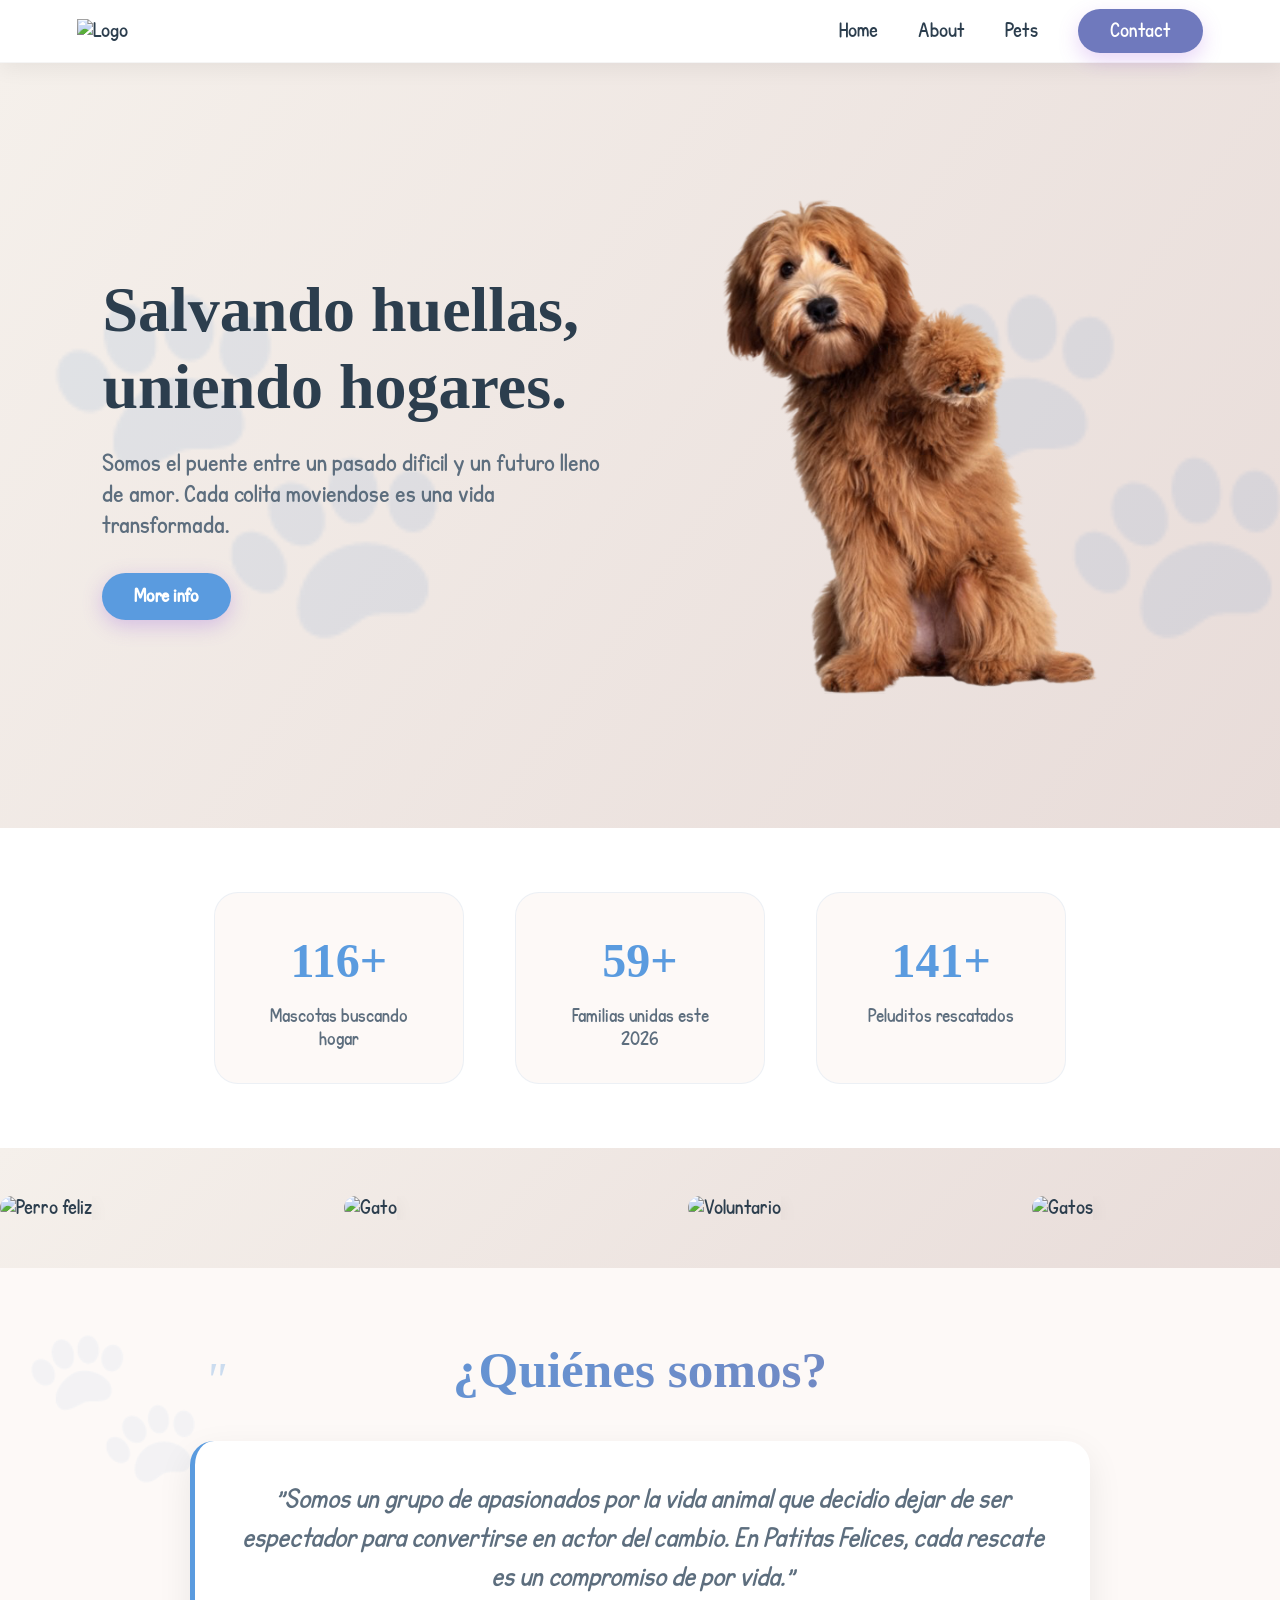
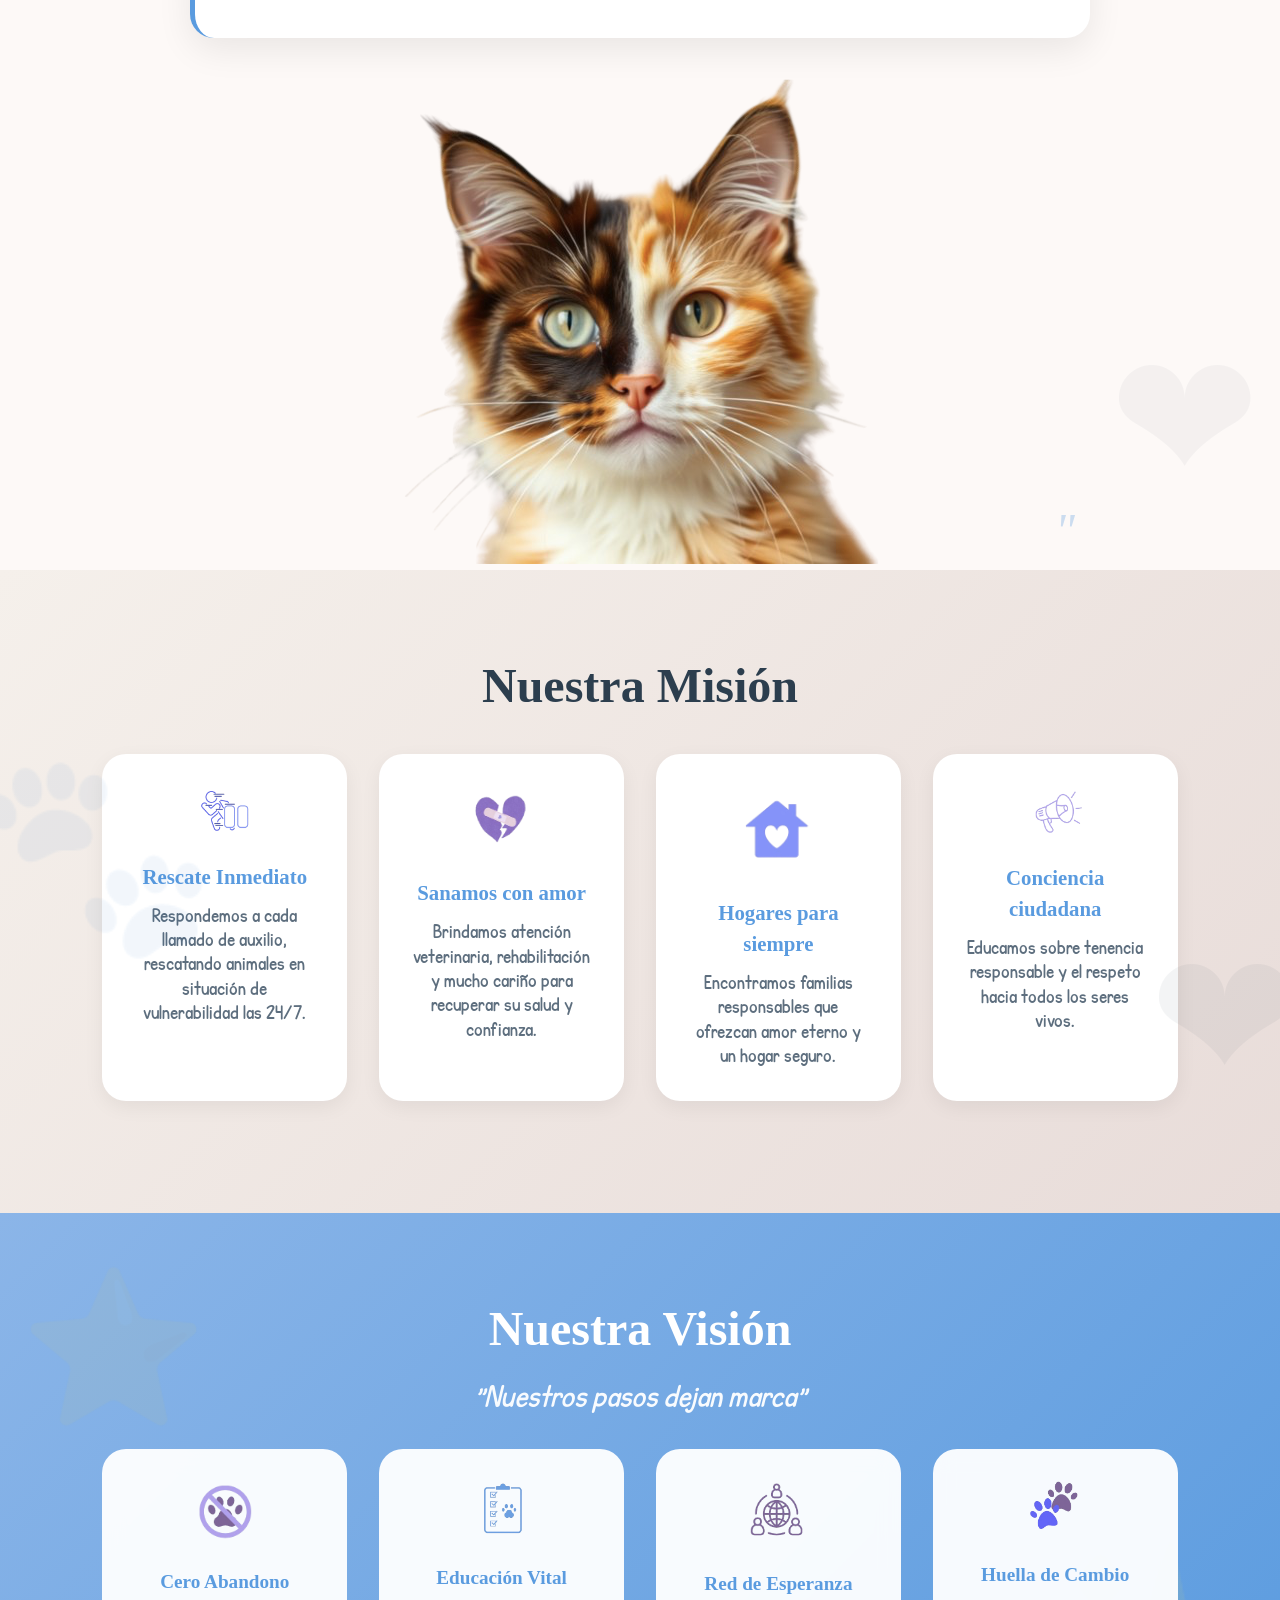
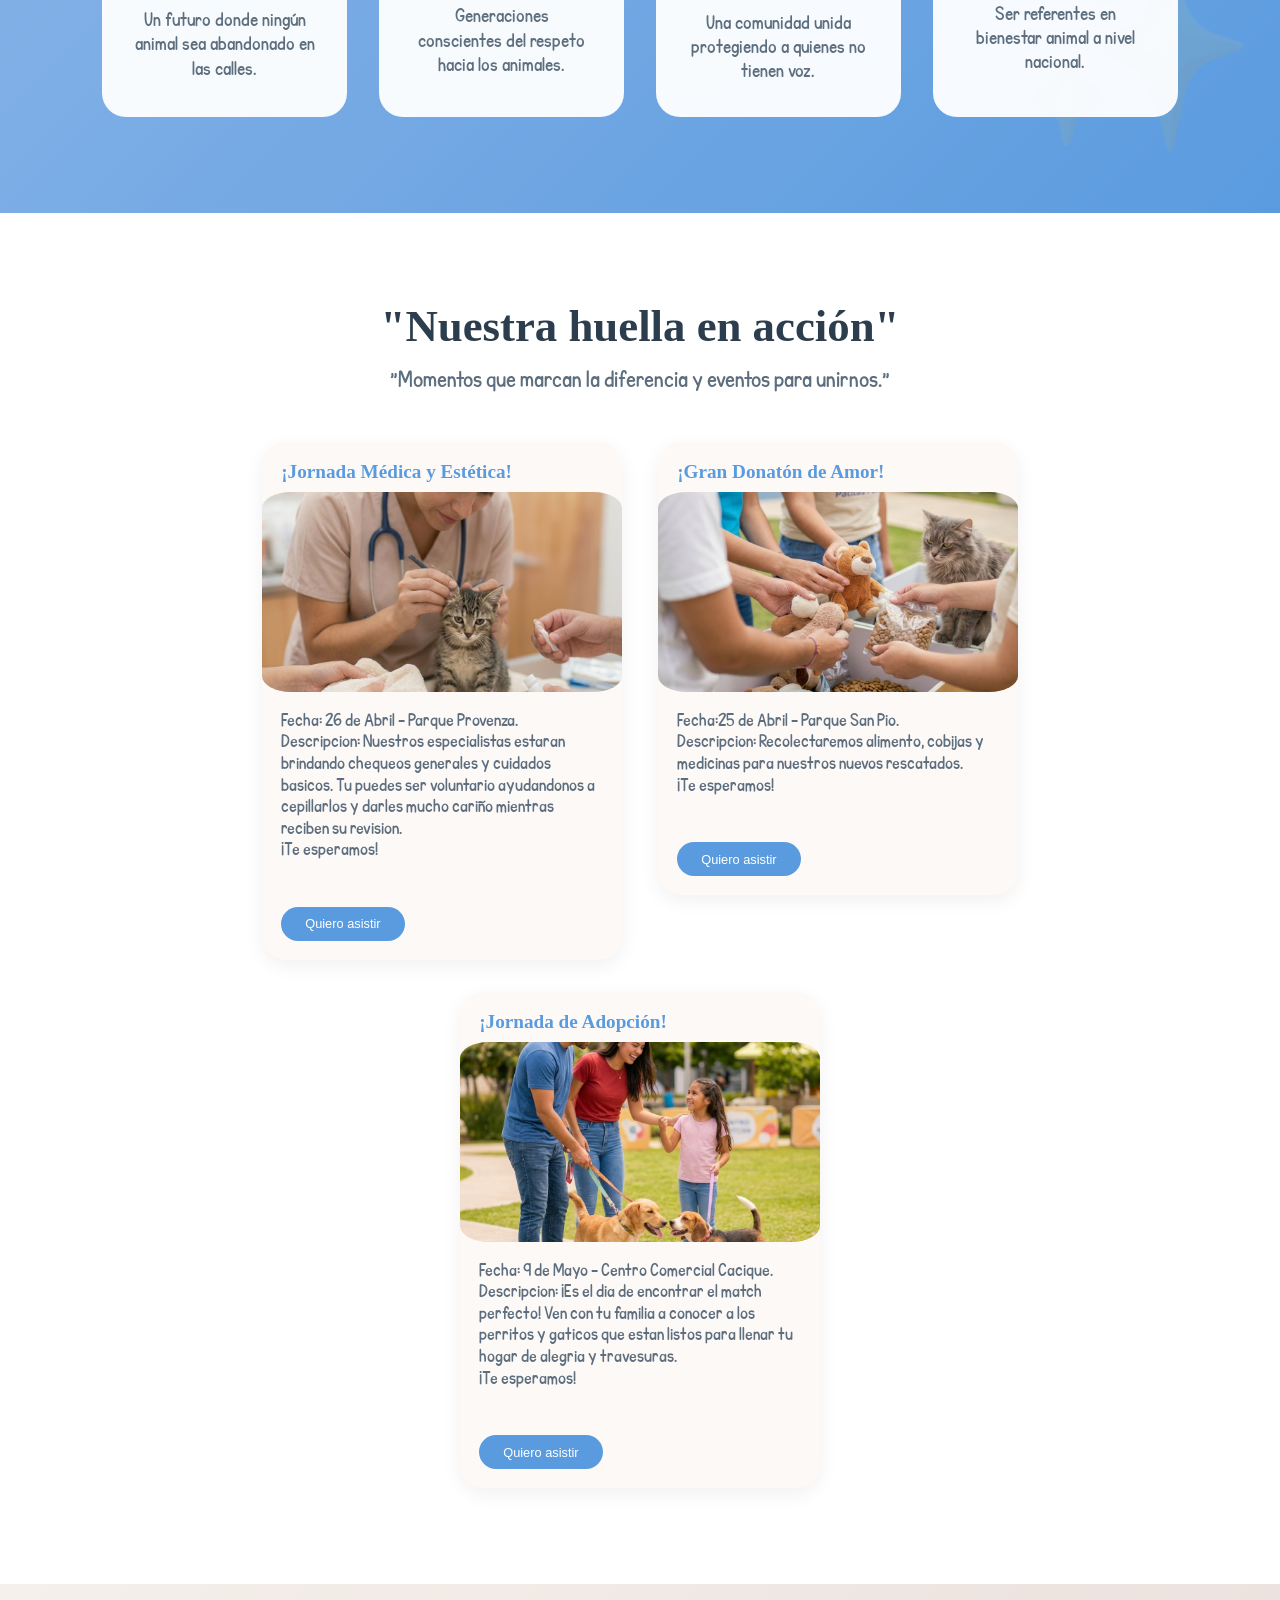
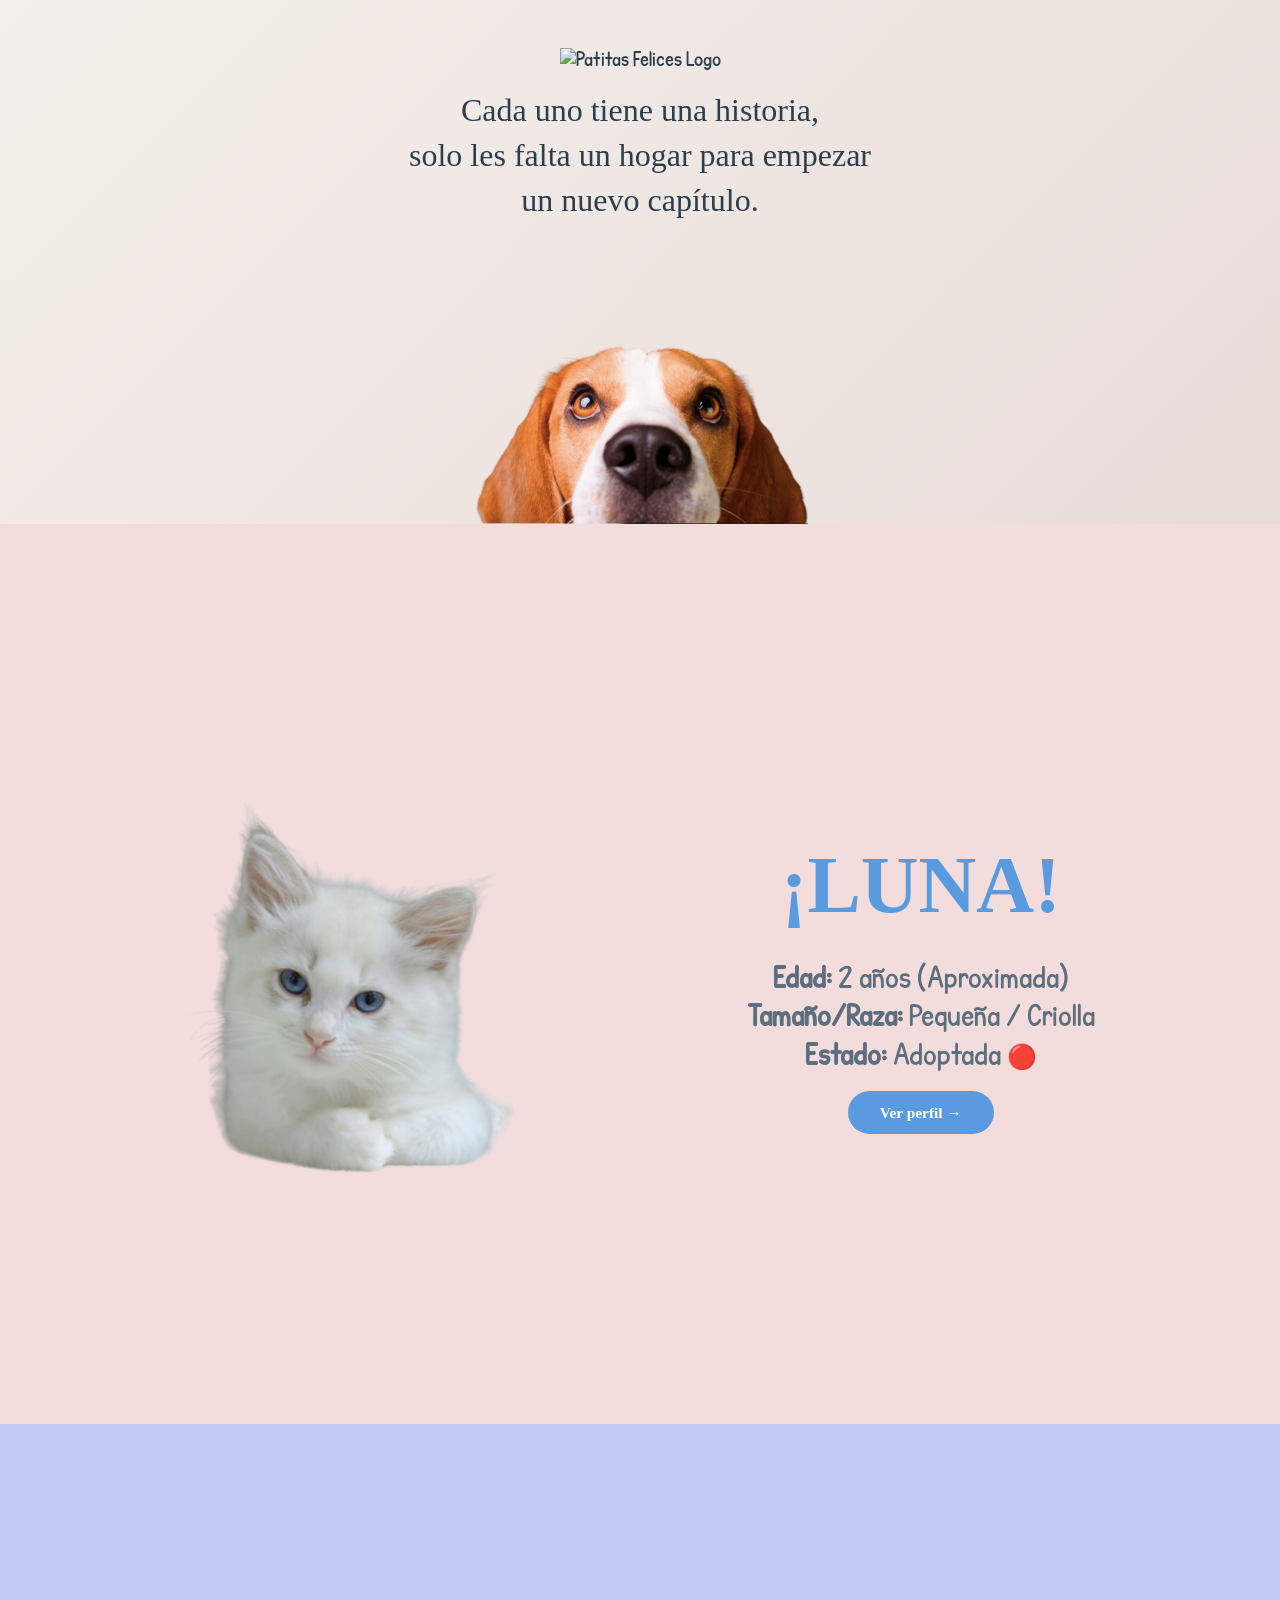
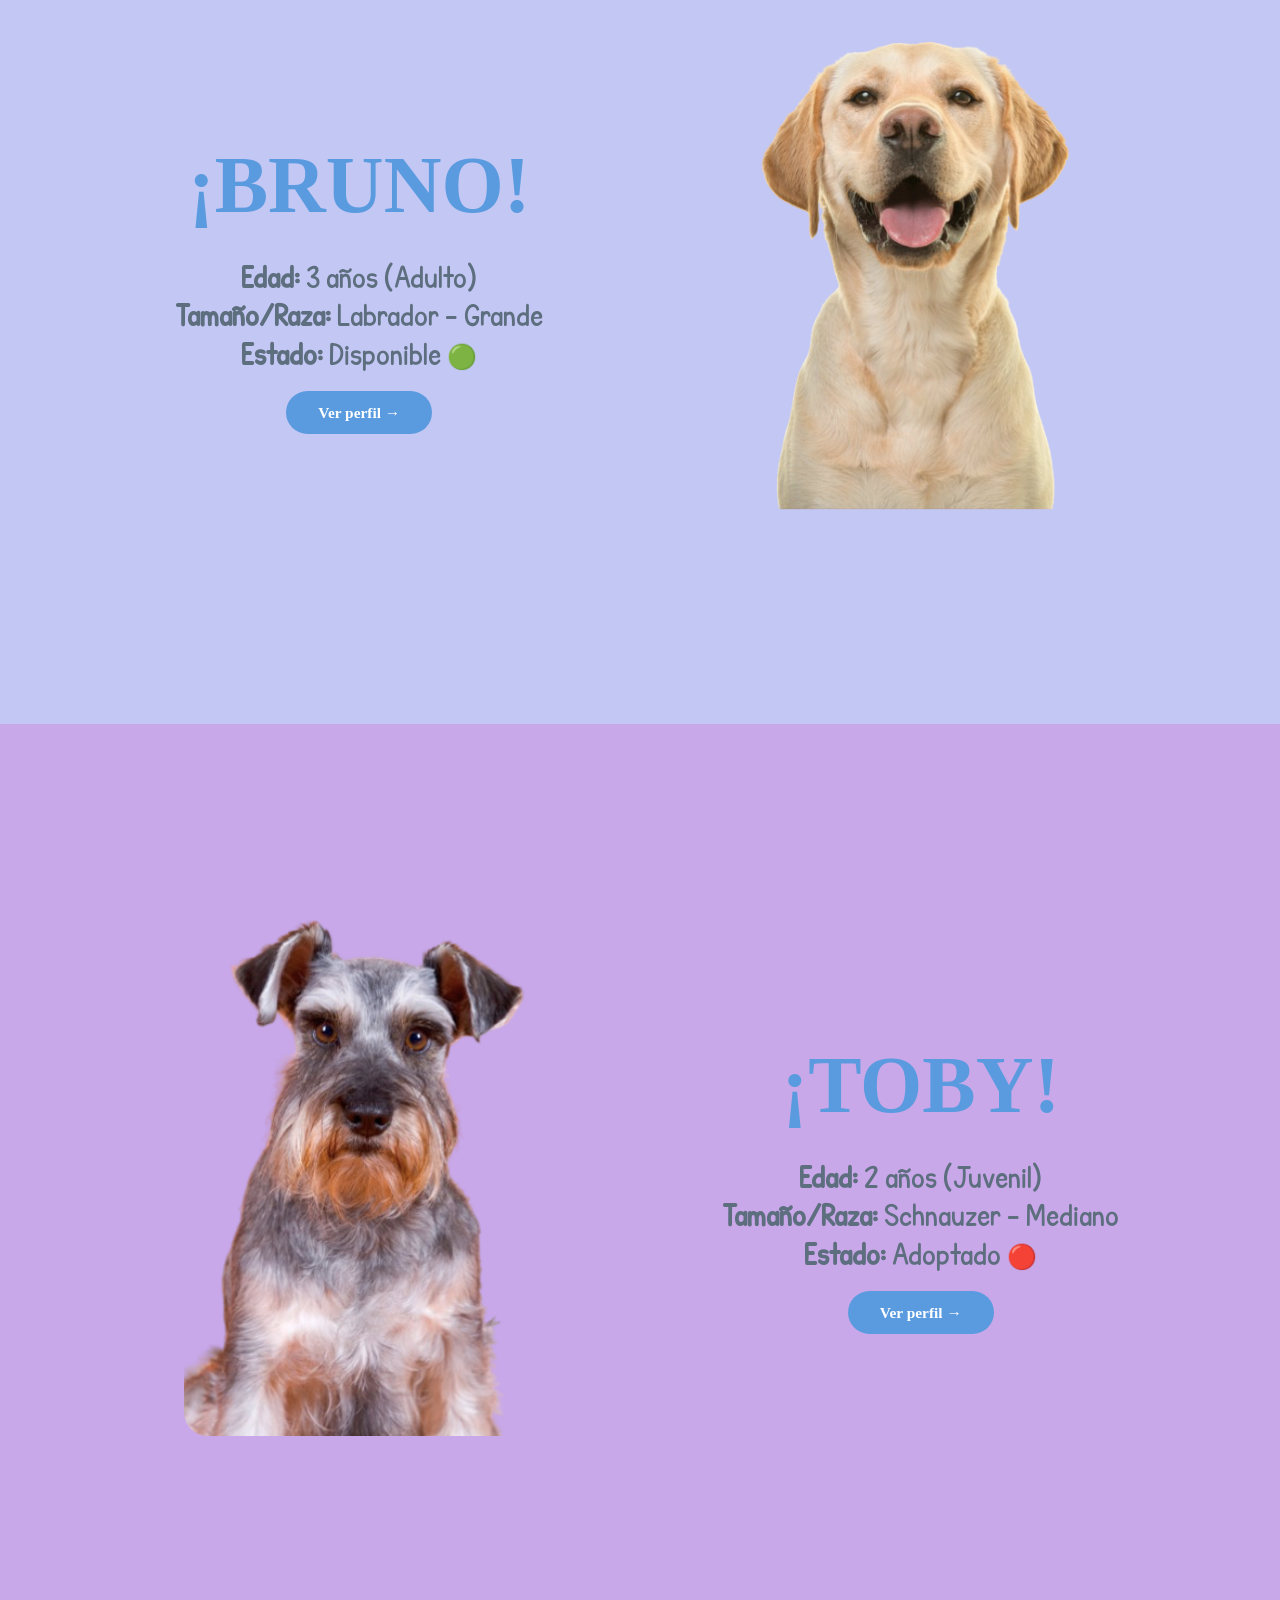
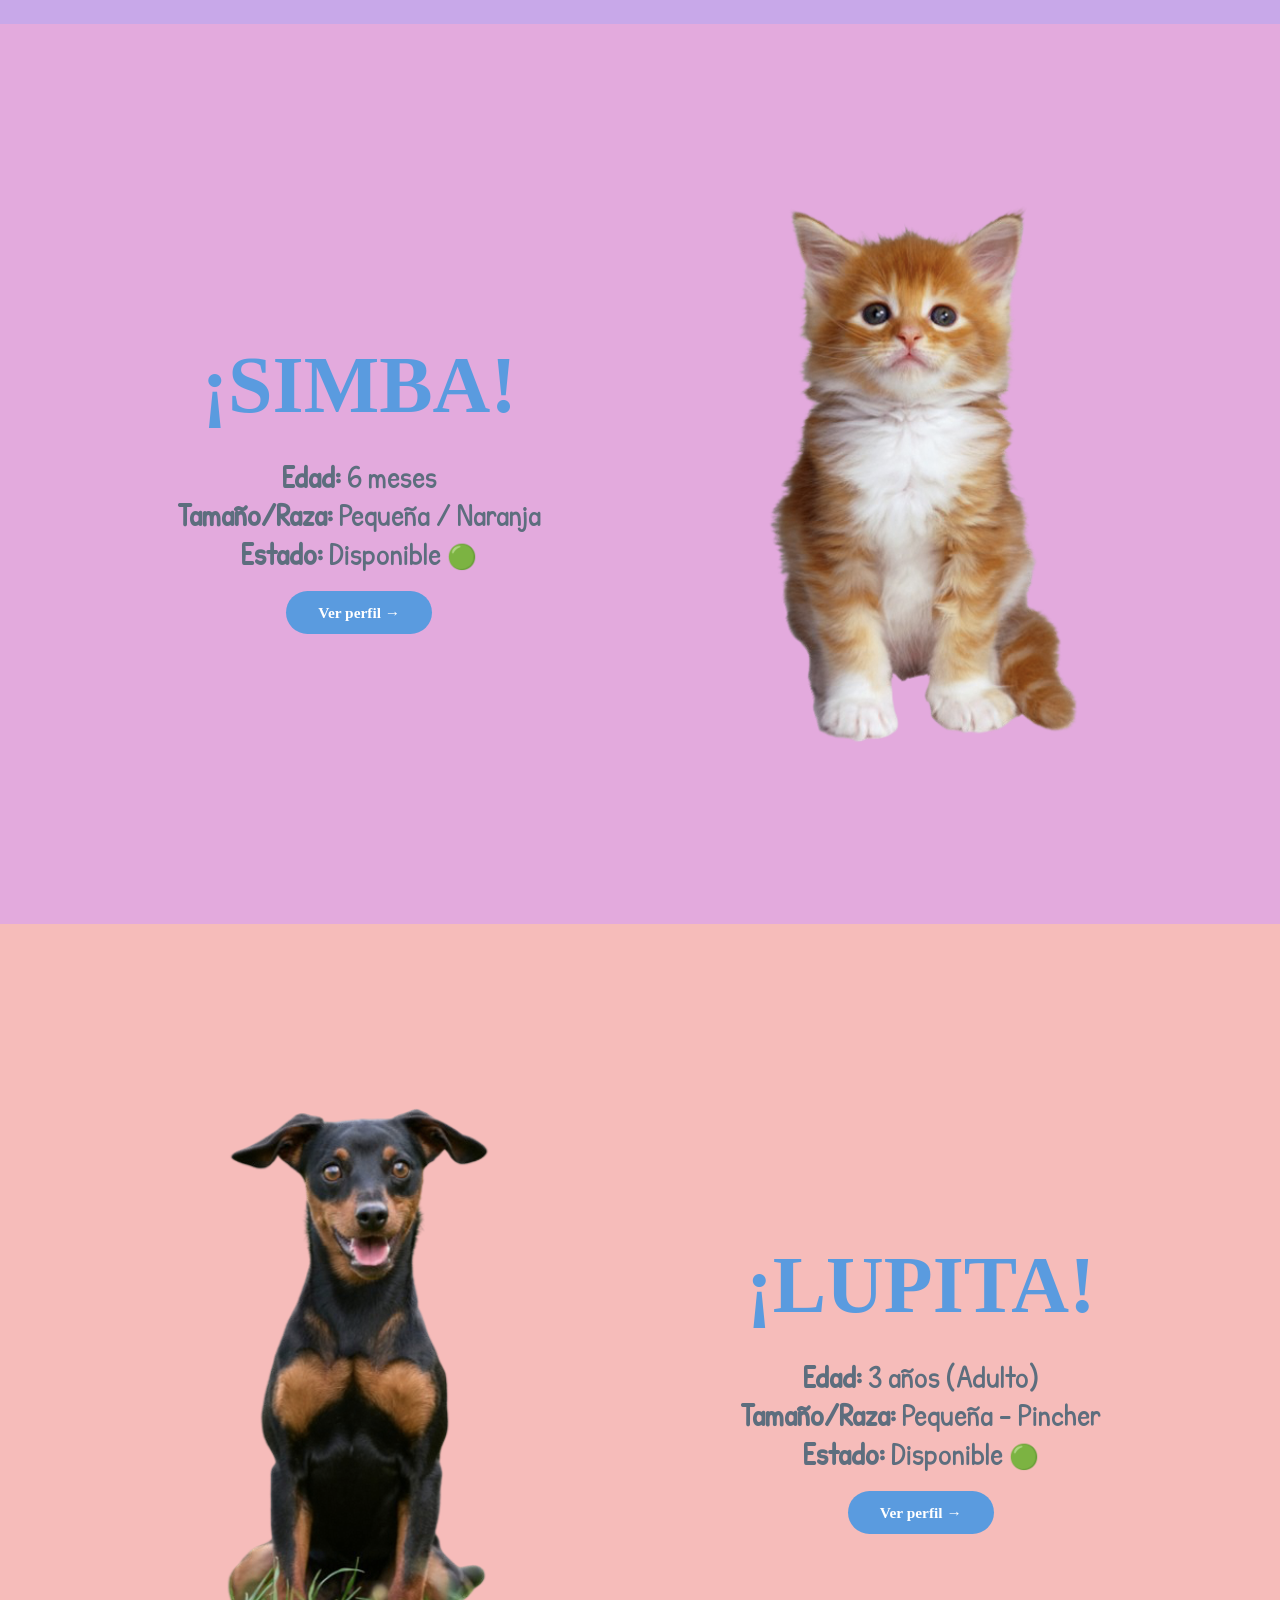
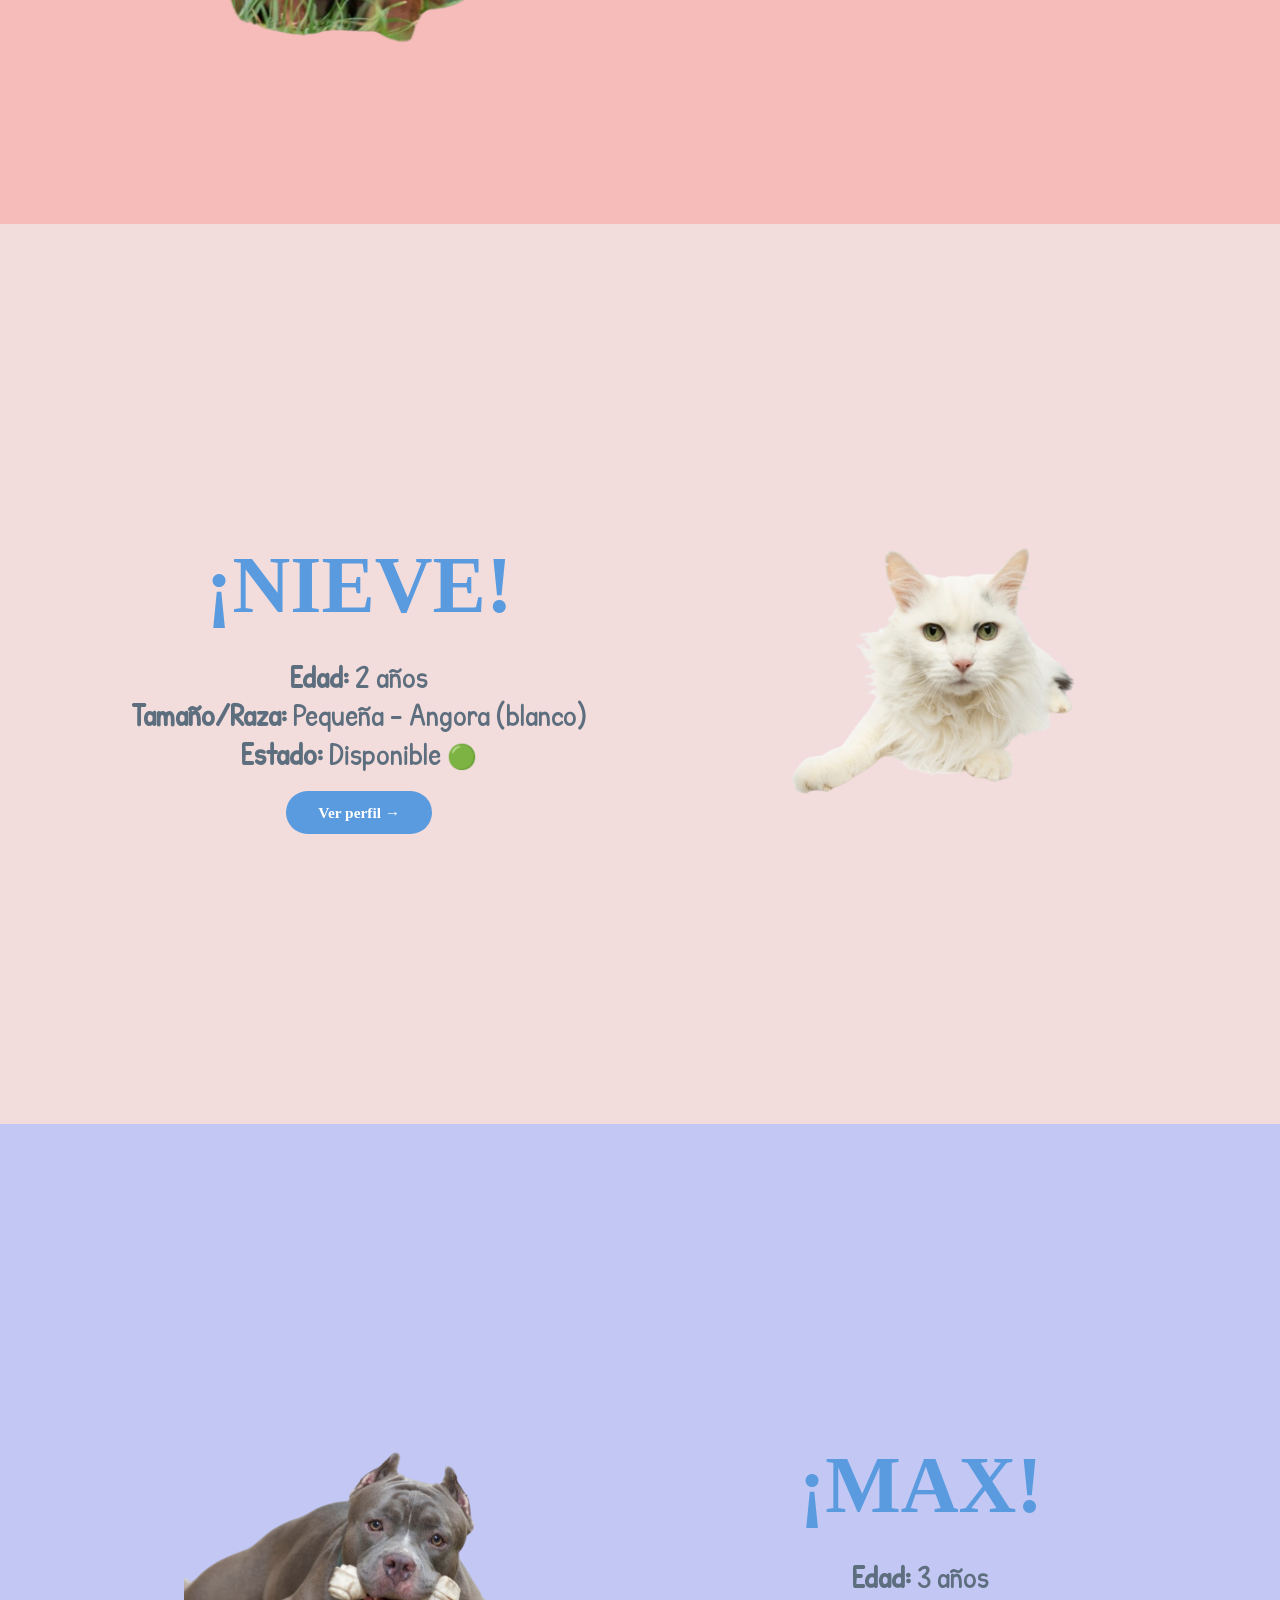
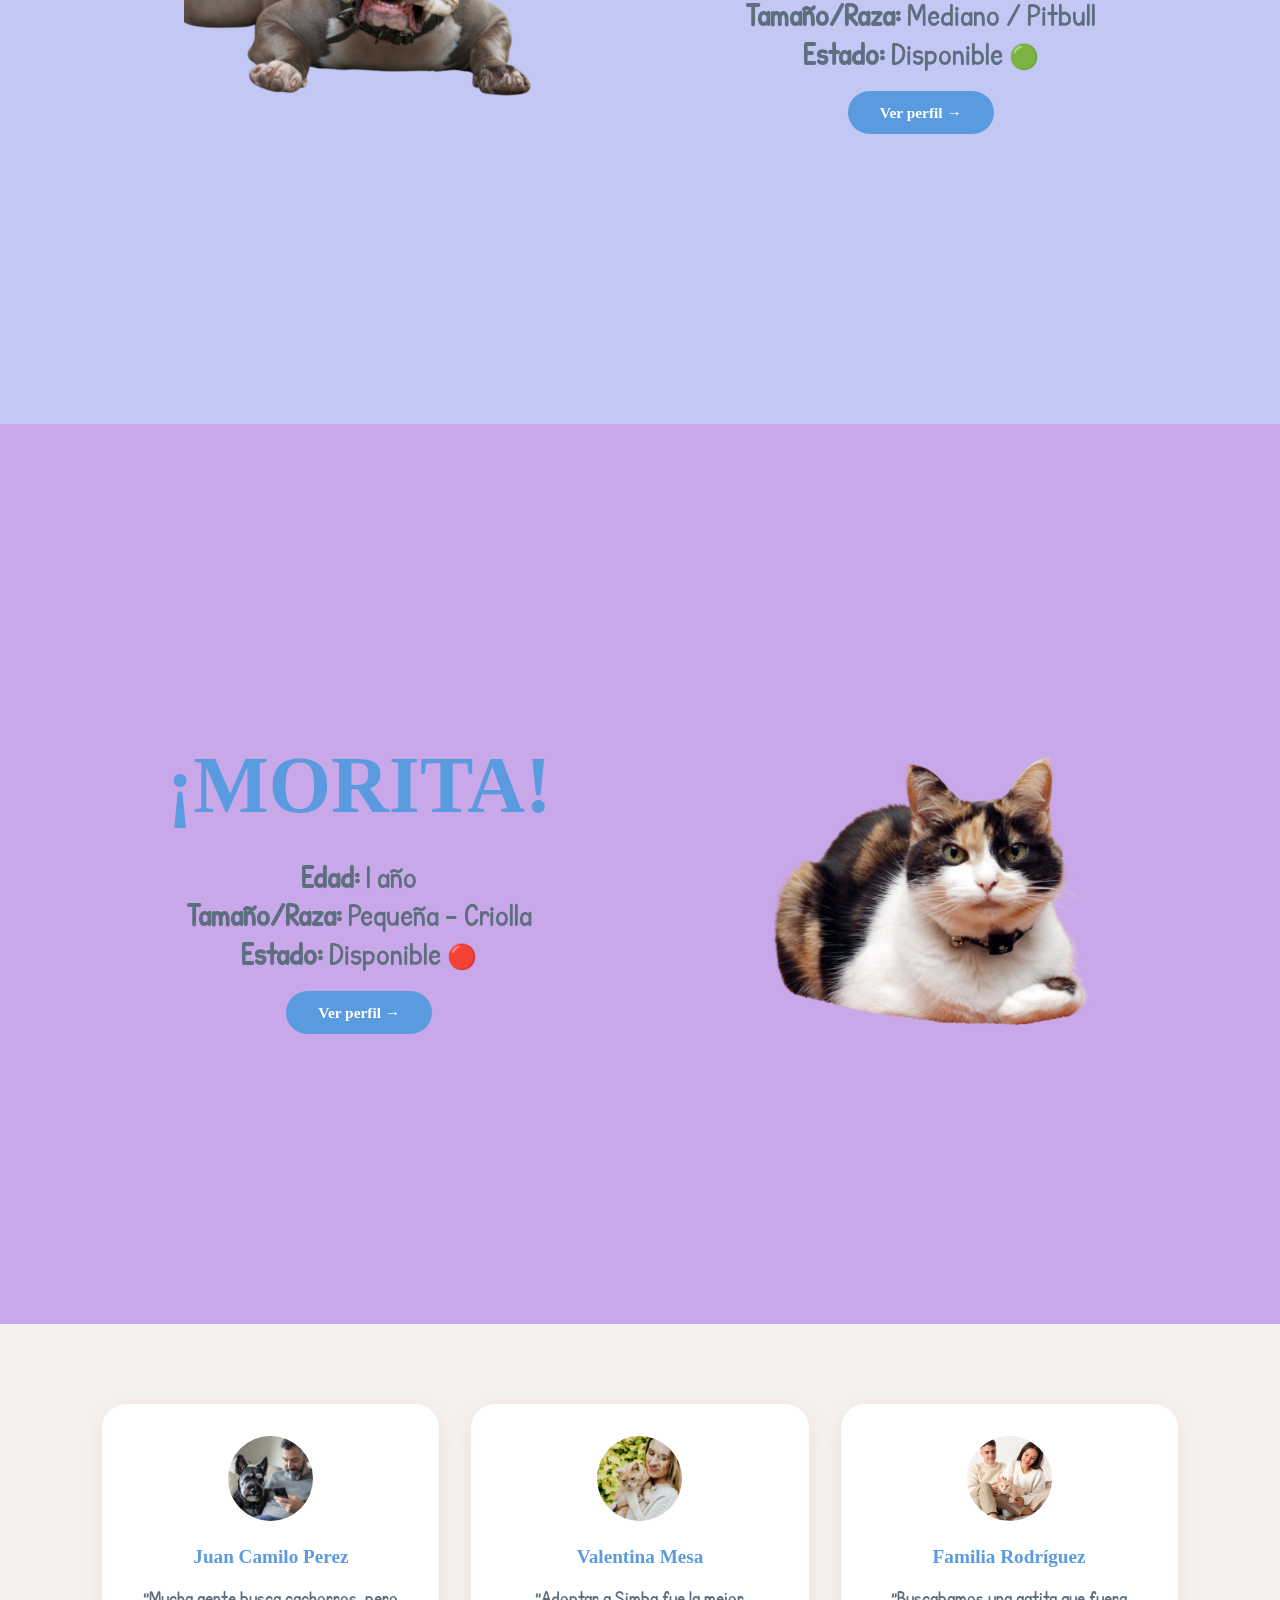
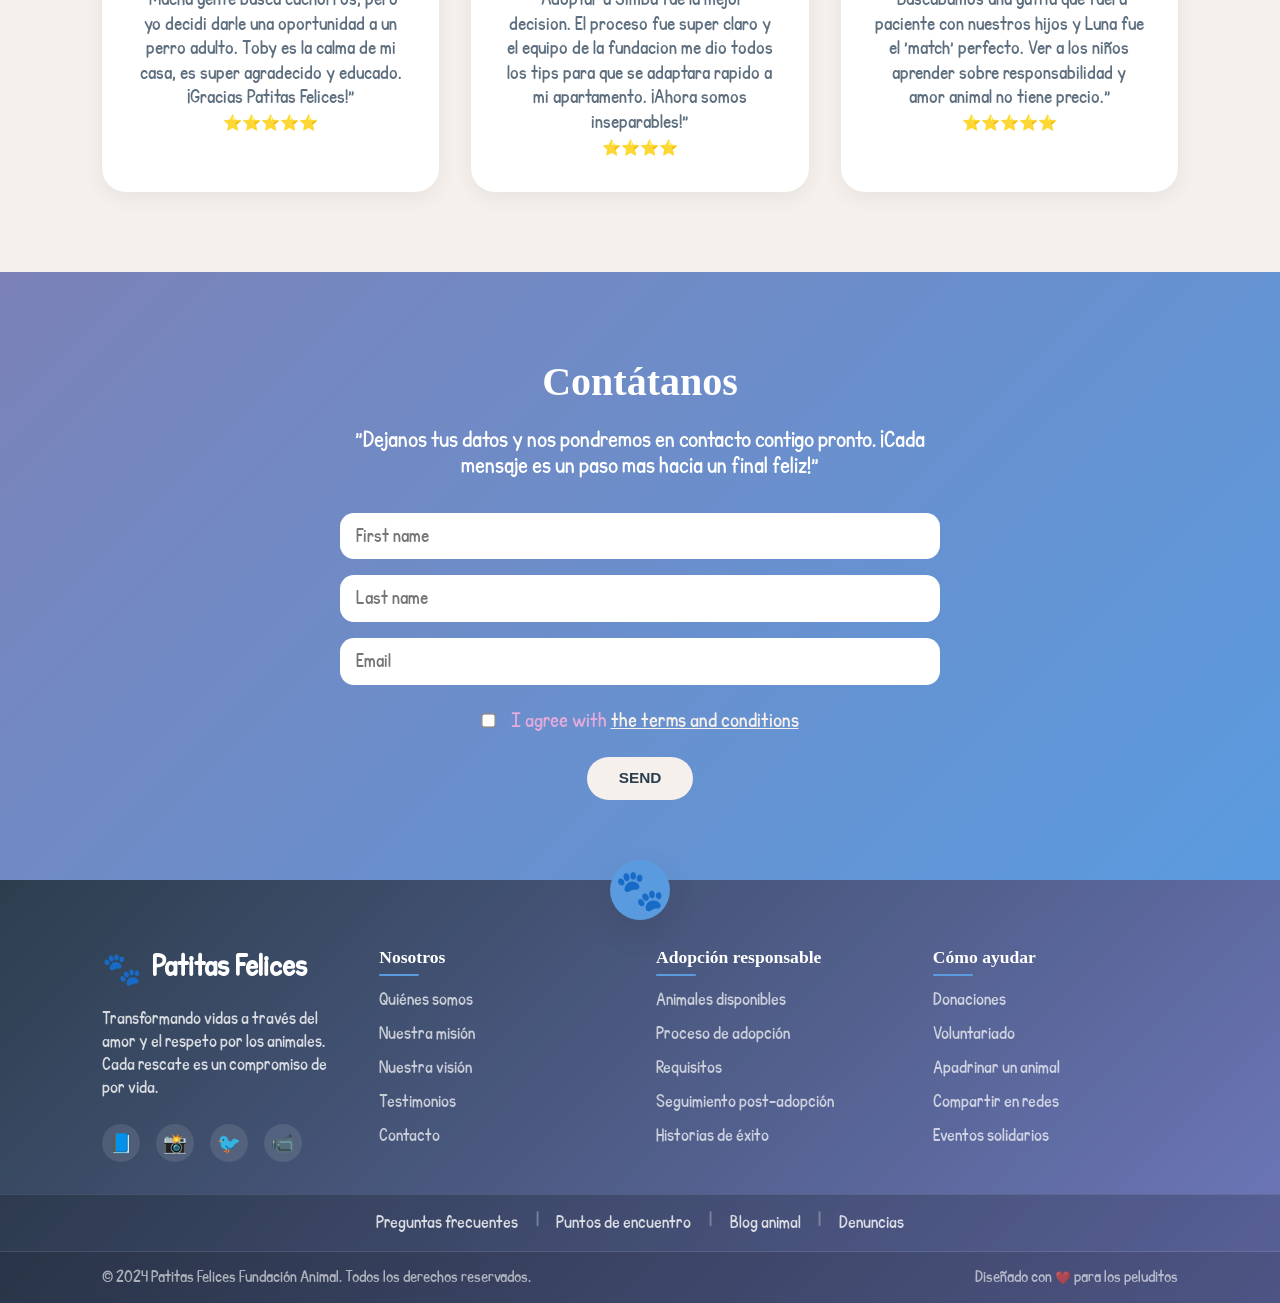
==== commit b0403798: "Merge pull request #8 from Jhonayker777/feature refactor: cambio y mejora de buttons y de tarjetas" ====
--- a/index.html
+++ b/index.html
@@ -221,7 +221,7 @@
                         <strong>Tamaño/Raza:</strong> Pequeña / Criolla<br>
                         <strong>Estado:</strong> Adoptada 🔴
                     </p>
-                    <button class="btn-adoptar"><a href="perfiles/luna.html">VER PERFIL</a></button>
+                    <a href="perfiles/luna.html">Ver perfil →</a>
                 </div>
 
             </article>
@@ -233,7 +233,7 @@
                         <strong>Tamaño/Raza:</strong> Labrador - Grande<br>
                         <strong>Estado:</strong> Disponible 🟢
                     </p>
-                    <button class="btn-adoptar"><a href="perfiles/bruno.html">VER PERFIL</a></button>
+                    <a href="perfiles/bruno.html">Ver perfil →</a>
                 </div>
                 <div>
                     <img src="imagenes/bruno.png" alt="Bruno">
@@ -250,7 +250,7 @@
                         <strong>Tamaño/Raza:</strong> Schnauzer - Mediano<br>
                         <strong>Estado:</strong> Adoptado 🔴
                     </p>
-                    <button class="btn-adoptar"><a href="perfiles/toby.html">VER PERFIL</a></button>
+                    <a href="perfiles/toby.html">Ver perfil →</a>
                 </div>
             </article>
             <article id="simba">
@@ -261,7 +261,7 @@
                         <strong>Tamaño/Raza:</strong> Pequeña / Naranja<br>
                         <strong>Estado:</strong> Disponible 🟢
                     </p>
-                    <button class="btn-adoptar"><a href="perfiles/simba.html">VER PERFIL</a></button>
+                    <a href="perfiles/simba.html">Ver perfil →</a>
                 </div>
                 <div>
                     <img src="imagenes/simba.png" alt="Simba">
@@ -278,7 +278,7 @@
                         <strong>Tamaño/Raza:</strong> Pequeña - Pincher<br>
                         <strong>Estado:</strong> Disponible 🟢
                     </p>
-                    <button class="btn-adoptar"><a href="perfiles/lupita.html">VER PERFIL</a></button>
+                    <a href="perfiles/lupita.html">Ver perfil →</a>
                 </div>
             </article>
             <article id="nieve">
@@ -289,7 +289,7 @@
                         <strong>Tamaño/Raza:</strong> Pequeña - Angora (blanco)<br>
                         <strong>Estado:</strong> Disponible 🟢
                     </p>
-                    <button class="btn-adoptar"><a href="perfiles/nieve.html">VER PERFIL</a></button>
+                    <a href="perfiles/nieve.html">Ver perfil →</a>
                 </div>
                 <div>
                     <img src="imagenes/nieve.png" alt="Nieve">
@@ -306,7 +306,7 @@
                         <strong>Tamaño/Raza:</strong> Mediano / Pitbull<br>
                         <strong>Estado:</strong> Disponible 🟢
                     </p>
-                    <button class="btn-adoptar"><a href="perfiles/max.html">VER PERFIL</a></button>
+                    <a href="perfiles/max.html">Ver perfil →</a>
                 </div>
             </article>
             <article id="morita">
@@ -315,9 +315,9 @@
                     <p>
                         <strong>Edad:</strong> 1 año <br>
                         <strong>Tamaño/Raza:</strong> Pequeña - Criolla<br>
-                        <strong>Estado:</strong> Disponible 🟢
-                    </p>
-                    <button class="btn-adoptar"><a href="perfiles/morita.html">VER PERFIL</a></button>
+                        <strong>Estado:</strong> Disponible 🔴
+                    </p>
+                    <a href="perfiles/morita.html">Ver perfil →</a>
                 </div>
                 <div>
                     <img src="imagenes/morita.png" alt="Morita">
@@ -434,7 +434,7 @@
                 <p class="footer-dev">Diseñado con ❤️ para los peluditos</p>
             </div>
         </div>
-    </footer>
+    </footer>    
 </body>
 
 </html>
--- a/style.css
+++ b/style.css
@@ -16,17 +16,14 @@
     src: url('fonts/KGPerfectPenmanship.ttf') format('truetype');
     font-weight: normal;
     font-style: normal;
-
 }
 
 :root {
-
     --arena: #F5F0EB;
     --cardo: #E8DCD9;
     --cielo: #7B82B8;
     --mar: #5A9BDF;
     --lago: #8BB5E8;
-
     --blanco: #FFFFFF;
     --texto-profundo: #2C3E4E;
     --texto-suave: #5D6E7E;
@@ -38,11 +35,12 @@
 }
 
 body {
-
     background-color: var(--fondo-calido);
     color: var(--texto-profundo);
     line-height: 1.5;
-}
+    font-family: 'parrafos', 'Segoe UI', system-ui, sans-serif;
+}
+
 
 header {
     background: rgba(255, 255, 255, 0.96);
@@ -53,15 +51,17 @@
     align-items: center;
     box-shadow: var(--sombra-suave);
     border-bottom: 1px solid rgba(0, 0, 0, 0.04);
+    flex-wrap: wrap;
+    position: sticky;
+    top: 0;
+    z-index: 1000;
 }
 
 #contenedor-logo img {
-    height: 200px;
-    width: 200px;
+    height: 5em;
+    width: auto;
     transition: transform 0.3s;
-    padding: 0;
-}
-
+}
 
 #contenedor-logo img:hover {
     transform: scale(1.05);
@@ -71,6 +71,7 @@
     display: flex;
     gap: 2.5rem;
     list-style: none;
+    flex-wrap: wrap;
 }
 
 nav ul li a {
@@ -124,14 +125,16 @@
 
 
 #home {
-    min-height: 25em;
+    min-height: 85vh;
     background: linear-gradient(125deg, var(--arena) 0%, var(--cardo) 100%);
     display: flex;
     align-items: center;
+    justify-content: space-around;
     padding: 0 8%;
     position: relative;
     overflow: hidden;
-    justify-content: center;
+    gap: 2rem;
+    flex-wrap: wrap;
 }
 
 #home::before {
@@ -149,39 +152,50 @@
     font-size: 350px;
     left: 30px;
     opacity: 0.08;
-}
-
+    pointer-events: none;
+}
 
 #home div {
-    max-width: 650px;
+    max-width: 550px;
     position: relative;
     z-index: 2;
-
+    flex: 1;
+}
+
+#perro-home {
+    flex: 1;
+    display: flex;
+    justify-content: center;
+}
+
+#perro-home img {
+    max-width: 100%;
+    height: auto;
+    width: 400px;
 }
 
 #home h1 {
-    font-size: 4.2rem;
-    line-height: 1.15;
+    font-size: clamp(2rem, 5vw, 4.2rem);
+    line-height: 1.2;
     margin-bottom: 1.5rem;
     color: var(--texto-profundo);
     font-family: 'MiFuentePersonalizada';
 }
 
 #home p {
-    font-size: 1.2rem;
+    font-size: clamp(0.9rem, 1.5vw, 1.2rem);
     color: var(--texto-suave);
-    margin-bottom: 2.5rem;
-    line-height: 1.7;
-    font-family: 'parrafos';
-
+    margin-bottom: 2rem;
+    line-height: 1.6;
+    font-family: 'parrafos';
 }
 
 #home button {
     background: var(--mar);
     color: var(--blanco);
     border: none;
-    padding: 1rem 3rem;
-    font-size: 1.1rem;
+    padding: 0.8rem 2rem;
+    font-size: clamp(0.9rem, 1.2vw, 1rem);
     font-weight: 600;
     border-radius: var(--borde-muy-redondo);
     cursor: pointer;
@@ -201,19 +215,22 @@
 #estadisticas {
     display: flex;
     justify-content: center;
-    gap: 4rem;
+    gap: clamp(1rem, 4vw, 4rem);
     padding: 4rem 6%;
     background: var(--blanco);
+    flex-wrap: wrap;
 }
 
 .contenido-estadisticas {
     text-align: center;
-    padding: 2rem 3rem;
-    min-width: 220px;
+    padding: clamp(1rem, 3vw, 2rem) clamp(1.5rem, 4vw, 3rem);
+    min-width: 180px;
     transition: all 0.3s;
     border-radius: var(--borde-redondo);
     background: var(--fondo-calido);
     border: 1px solid rgba(90, 155, 223, 0.1);
+    flex: 1;
+    max-width: 250px;
 }
 
 .contenido-estadisticas:hover {
@@ -223,7 +240,7 @@
 }
 
 .contenido-estadisticas h3 {
-    font-size: 3rem;
+    font-size: clamp(2rem, 4vw, 3rem);
     color: var(--mar);
     margin-bottom: 0.5rem;
     font-weight: 700;
@@ -234,19 +251,20 @@
     color: var(--texto-suave);
     font-weight: 500;
     font-family: 'parrafos';
+    font-size: clamp(0.8rem, 1.2vw, 1rem);
 }
 
 
 #carrusel-netflix {
     overflow: hidden;
-    padding: 3.5rem 0;
+    padding: 3rem 0;
     background: linear-gradient(135deg, var(--arena) 0%, var(--cardo) 100%);
     white-space: nowrap;
 }
 
 .carrusel-track {
     display: flex;
-    gap: 1.8rem;
+    gap: 1.5rem;
     animation: scrollInfinito 40s linear infinite;
 }
 
@@ -256,16 +274,15 @@
 
 .carrusel-item {
     flex-shrink: 0;
-    width: 340px;
+    width: clamp(250px, 25vw, 320px);
     border-radius: var(--borde-redondo);
     overflow: hidden;
 }
 
 .carrusel-item img {
     width: 100%;
-    height: 240px;
+    height: clamp(180px, 20vw, 240px);
     object-fit: cover;
-    /* Recortar la imagen */
     box-shadow: var(--sombra-suave);
     transition: all 0.3s;
 }
@@ -275,28 +292,18 @@
 }
 
 @keyframes scrollInfinito {
-    0% {
-        transform: translateX(0);
-    }
-
-    100% {
-        transform: translateX(-50%);
-    }
+    0% { transform: translateX(0); }
+    100% { transform: translateX(-50%); }
 }
 
 
 #about {
-    padding: 0 8%;
+    padding: 4rem 8% 0 8%;
     background-image: url('imagenes/fondopatitas.png');
     background-size: cover;
     background-attachment: fixed;
     position: relative;
     overflow: hidden;
-}
-
-#quienes-somos-container {
-    position: relative;
-    z-index: 2;
 }
 
 #about::before {
@@ -306,6 +313,7 @@
     opacity: 0.04;
     right: 20px;
     bottom: 20px;
+    pointer-events: none;
 }
 
 #about::after {
@@ -315,6 +323,7 @@
     opacity: 0.04;
     left: 20px;
     top: 20px;
+    pointer-events: none;
 }
 
 #about article {
@@ -326,23 +335,23 @@
 }
 
 #about h2 {
-    font-size: 3.2rem;
-    margin-top: 6rem;
+    font-size: clamp(2rem, 5vw, 3.2rem);
     margin-bottom: 2rem;
     background: linear-gradient(135deg, var(--mar) 0%, var(--cielo) 100%);
     background-clip: text;
     -webkit-background-clip: text;
+    color: transparent;
     font-family: 'MiFuentePersonalizada';
 }
 
 #about p {
-    font-size: 1.35rem;
+    font-size: clamp(1rem, 2vw, 1.35rem);
     color: var(--texto-suave);
-    line-height: 1.9;
-    margin-bottom: 2.5rem;
+    line-height: 1.8;
+    margin-bottom: 2rem;
     font-style: italic;
     background: var(--blanco);
-    padding: 2.5rem 3rem;
+    padding: clamp(1.5rem, 4vw, 2.5rem);
     border-radius: var(--borde-redondo);
     box-shadow: var(--sombra-natural);
     border-left: 5px solid var(--mar);
@@ -351,28 +360,37 @@
 
 #about p::before {
     content: '"';
-    font-size: 4rem;
+    font-size: 3rem;
     color: var(--mar);
     opacity: 0.3;
     position: absolute;
-    left: 20px;
-    top: 10px;
+    left: 15px;
+    top: 5px;
     font-family: serif;
 }
 
 #about p::after {
     content: '"';
-    font-size: 4rem;
+    font-size: 3rem;
     color: var(--mar);
     opacity: 0.3;
     position: absolute;
-    right: 20px;
-    bottom: -10px;
+    right: 15px;
+    bottom: -5px;
     font-family: serif;
 }
 
+#quienes-somos-container img {
+    height: auto;
+    transition: transform 0.3s;
+}
+
+#quienes-somos-container img:hover {
+    transform: scale(1.05);
+}
+
 #Mision {
-    padding: 5rem 8%;
+    padding: clamp(3rem, 8vw, 5rem) 8%;
     background: linear-gradient(135deg, var(--arena) 0%, var(--cardo) 100%);
     text-align: center;
     position: relative;
@@ -386,6 +404,7 @@
     opacity: 0.05;
     left: -30px;
     top: 20%;
+    pointer-events: none;
 }
 
 #Mision::after {
@@ -395,95 +414,65 @@
     opacity: 0.05;
     right: -20px;
     bottom: 10%;
+    pointer-events: none;
 }
 
 #Mision h2 {
-    font-size: 3rem;
-    margin-bottom: 3rem;
+    font-size: clamp(2rem, 5vw, 3rem);
+    margin-bottom: 2rem;
     color: var(--texto-profundo);
-    position: relative;
-    display: inline-block;
-    font-family: 'MiFuentePersonalizada';
-}
-
-#Mision h2::before {
-    content: '';
-    position: absolute;
-    bottom: -10px;
-    left: 50%;
-    transform: translateX(-50%);
-    width: 80px;
-    height: 3px;
-    border-radius: 3px;
+    font-family: 'MiFuentePersonalizada';
 }
 
 .mision-container {
     display: grid;
-    grid-template-columns: repeat(4, 1fr);
-    gap: 2rem;
-    margin-bottom: 3rem;
+    grid-template-columns: repeat(auto-fit, minmax(220px, 1fr));
+    gap: clamp(1rem, 3vw, 2rem);
+    margin-bottom: 2rem;
 }
 
 #Mision article {
     background: var(--blanco);
-    padding: 2rem 1.5rem;
+    padding: clamp(1.2rem, 3vw, 2rem);
     border-radius: var(--borde-redondo);
     transition: all 0.4s;
     box-shadow: var(--sombra-suave);
     text-align: center;
-    position: relative;
-    overflow: hidden;
     cursor: pointer;
 }
 
-#Mision article::before {
-    content: '';
-    position: absolute;
-    top: 0;
-    left: 0;
-    width: 100%;
-    height: 4px;
-    background: linear-gradient(90deg, var(--mar), var(--cielo));
-    transform: scaleX(0);
-    transition: transform 0.4s;
-}
-
-#Mision article:hover::before {
-    transform: scaleX(1);
-}
-
 #Mision article:hover {
-    transform: translateY(-12px);
+    transform: translateY(-8px);
     box-shadow: var(--sombra-natural);
 }
 
-.mision-icono {
-    font-size: 3.5rem;
-    margin-bottom: 1.2rem;
+.mision-icono img {
+    width: 70px;
+    height: auto;
+    margin-bottom: 1rem;
     transition: transform 0.3s;
 }
 
-#Mision article:hover .mision-icono {
+#Mision article:hover .mision-icono img {
     transform: scale(1.1);
 }
 
 #Mision article h3 {
-    font-size: 1.4rem;
+    font-size: clamp(1rem, 2vw, 1.3rem);
     color: var(--mar);
-    margin-bottom: 1rem;
-    font-weight: 700;
+    margin-bottom: 0.8rem;
     font-family: 'MiFuentePersonalizada';
 }
 
 #Mision article p {
-    font-size: 0.95rem;
+    font-size: clamp(0.8rem, 1.2vw, 0.95rem);
     color: var(--texto-suave);
     line-height: 1.6;
     font-family: 'parrafos';
 }
 
 #Vision {
-    padding: 5rem 8%;
+    padding: clamp(3rem, 8vw, 5rem) 8%;
     background: linear-gradient(135deg, var(--lago) 0%, var(--mar) 100%);
     text-align: center;
     position: relative;
@@ -511,169 +500,89 @@
 }
 
 #Vision h2 {
-    font-size: 3rem;
+    font-size: clamp(2rem, 5vw, 3rem);
     margin-bottom: 1rem;
     color: var(--blanco);
     font-family: 'MiFuentePersonalizada';
-    position: relative;
-    display: inline-block;
-}
-
-#Vision h2::before {
-    content: '';
-    position: absolute;
-    bottom: -10px;
-    left: 50%;
-    transform: translateX(-50%);
-    width: 80px;
-    height: 3px;
-    background: var(--blanco);
-    border-radius: 3px;
-    opacity: 0.5;
-}
-
+}
 
 .vision-frase {
-    font-size: 1.5rem;
+    font-size: clamp(1rem, 2vw, 1.5rem);
     color: rgba(255, 255, 255, 0.95);
-    margin-bottom: 3rem;
+    margin-bottom: 2rem;
     font-style: italic;
     font-family: 'parrafos';
-    letter-spacing: 1px;
 }
 
 .vision-container {
     display: grid;
-    grid-template-columns: repeat(4, 1fr);
-    gap: 2rem;
+    grid-template-columns: repeat(auto-fit, minmax(220px, 1fr));
+    gap: clamp(1rem, 3vw, 2rem);
     margin-bottom: 1rem;
 }
 
 #Vision article {
     background: rgba(255, 255, 255, 0.95);
-    padding: 2rem 1.5rem;
+    padding: clamp(1.2rem, 3vw, 2rem);
     border-radius: var(--borde-redondo);
     transition: all 0.4s;
     text-align: center;
     backdrop-filter: blur(10px);
     cursor: pointer;
-    position: relative;
-    overflow: hidden;
-}
-
-#Vision article::before {
-    content: '';
-    position: absolute;
-    top: 0;
-    left: 0;
-    width: 100%;
-    height: 4px;
-    background: linear-gradient(90deg, var(--blanco), var(--arena));
-    transform: scaleX(0);
-    transition: transform 0.4s;
-}
-
-#Vision article:hover::before {
-    transform: scaleX(1);
 }
 
 #Vision article:hover {
-    transform: translateY(-10px);
+    transform: translateY(-8px);
     box-shadow: var(--sombra-natural);
 }
 
-.vision-icono {
-    font-size: 3.2rem;
+.vision-icono img {
+    width: 60px;
+    height: auto;
     margin-bottom: 1rem;
     transition: transform 0.3s;
 }
 
-#Vision article:hover .vision-icono {
+#Vision article:hover .vision-icono img {
     transform: scale(1.1);
 }
 
 #Vision article h3 {
-    font-size: 1.3rem;
+    font-size: clamp(1rem, 1.8vw, 1.2rem);
     color: var(--mar);
     margin-bottom: 0.8rem;
-    font-weight: 700;
     font-family: 'MiFuentePersonalizada';
 }
 
 #Vision article p {
-    font-size: 0.95rem;
+    font-size: clamp(0.8rem, 1.2vw, 0.95rem);
     color: var(--texto-suave);
     line-height: 1.6;
     font-family: 'parrafos';
 }
 
-@media (max-width: 1200px) {
-    .vision-container {
-        grid-template-columns: repeat(2, 1fr);
-        gap: 1.8rem;
-    }
-}
-
-@media (max-width: 768px) {
-    #Vision {
-        padding: 3rem 5%;
-    }
-
-    #Vision h2 {
-        font-size: 2.2rem;
-    }
-
-    .vision-frase {
-        font-size: 1.2rem;
-        margin-bottom: 2rem;
-    }
-
-    .vision-container {
-        grid-template-columns: 1fr;
-        gap: 1.5rem;
-    }
-
-    #Vision article {
-        padding: 1.5rem;
-    }
-
-    .vision-icono {
-        font-size: 2.5rem;
-    }
-
-    #Vision article h3 {
-        font-size: 1.2rem;
-    }
-}
-
-@media (max-width: 480px) {
-    .vision-frase {
-        font-size: 1rem;
-    }
-}
-
 #Eventos {
-    padding: 5rem 8%;
+    padding: clamp(3rem, 8vw, 5rem) 8%;
     background: var(--blanco);
     text-align: center;
 }
 
 #Eventos h2 {
-    font-size: 3rem;
+    font-size: clamp(1.8rem, 5vw, 2.8rem);
     margin-bottom: 0.5rem;
     font-family: 'MiFuentePersonalizada';
 }
 
-#Eventos p {
-    font-size: 1.2rem;
+#Eventos  p {
+    font-size: clamp(0.9rem, 1.5vw, 1.1rem);
     color: var(--texto-suave);
-    margin-bottom: 3rem;
+    margin-bottom: 2rem;
     font-family: 'parrafos';
 }
 
 #Eventos article {
     display: inline-block;
-    width: 360px;
+    width: clamp(280px, 30vw, 360px);
     margin: 1rem;
     background: var(--fondo-calido);
     border-radius: var(--borde-redondo);
@@ -685,46 +594,90 @@
 }
 
 #Eventos article:hover {
-    transform: translateY(-8px);
+    transform: translateY(-5px);
     box-shadow: var(--sombra-natural);
 }
 
 #Eventos article h3 {
-    padding: 1.2rem 1.5rem 0.5rem;
+    padding: 1rem 1.2rem 0.3rem;
     color: var(--mar);
-    font-family: 'parrafos';
+    font-family: 'MiFuentePersonalizada';
+    font-size: clamp(1rem, 1.5vw, 1.2rem);
 }
 
 #Eventos article img {
     width: 100%;
-    height: 200px;
+    height: clamp(160px, 20vw, 200px);
     object-fit: cover;
     border-radius: 8%;
 }
 
 #Eventos article p {
-    padding: 1rem 1.5rem;
+    padding: 0.8rem 1.2rem;
     color: var(--texto-suave);
     font-family: 'parrafos';
+    font-size: clamp(0.8rem, 1.2vw, 0.9rem);
+    line-height: 1.5;
 }
 
 #Eventos article button {
-    margin: 0 1.5rem 1.5rem;
-    padding: 0.7rem 1.8rem;
+    margin: 0 1.2rem 1.2rem;
+    padding: 0.6rem 1.5rem;
     background: var(--mar);
     color: var(--blanco);
     border: none;
     border-radius: var(--borde-muy-redondo);
     cursor: pointer;
     transition: all 0.3s;
+    font-size: clamp(0.8rem, 1vw, 0.9rem);
 }
 
 #Eventos article button:hover {
     background: var(--cielo);
 }
 
-#Eventos article button{
-    font-family: 'parrafos';
+#portada {
+    background: linear-gradient(135deg, var(--arena) 0%, var(--cardo) 100%);
+    min-height: 60vh;
+    display: flex;
+    flex-direction: column;
+    align-items: center;
+    justify-content: center;
+    padding: 4rem 8% 0 8%;
+    gap: 3rem;
+    text-align: center;
+    flex-wrap: wrap;
+}
+
+.portada-contenido {
+    max-width: 500px;
+    flex: 1;
+}
+
+.portada-logo img {
+    width: 120px;
+    height: auto;
+    margin-bottom: 1rem;
+}
+
+.portada-frase {
+    font-size: clamp(1.2rem, 3vw, 2rem);
+    line-height: 1.4;
+    color: var(--texto-profundo);
+    font-family: 'MiFuentePersonalizada';
+    margin: 0;
+}
+
+.portada-imagen {
+    flex: 1;
+    display: flex;
+    justify-content: center;
+}
+
+.portada-imagen img {
+    max-width: 100%;
+    height: auto;
+    width: 350px;
 }
 
 
@@ -738,192 +691,60 @@
     display: flex;
     align-items: center;
     justify-content: space-evenly;
-    padding: 0 8%;
-    gap: 50rem;
+    padding: 3rem 8%;
+    gap: 3rem;
     transition: all 0.3s;
-}
-
-#portada {
-    background: linear-gradient(135deg, var(--arena) 0%, var(--cardo) 100%);
-}
-
-.portada-contenido img{
-    width: 100%;
-}
-.portada-logo {
+    flex-wrap: wrap;
+}
+
+#luna { background-color: #f2dddc; }
+#bruno { background-color: #c3c7f4; }
+#toby { background-color: #c8a8e9; }
+#simba { background-color: #e3aadd; }
+#lupita { background-color: #f6bcba; }
+#nieve { background-color: #f2dddc; }
+#max { background-color: #c3c7f4; }
+#morita { background-color: #c8a8e9; }
+
+#catalogo article div {
+    flex: 1;
+    min-width: 250px;
+    text-align: center;
+}
+
+#catalogo article h2 {
+    font-size: clamp(2rem, 8vw, 5rem);
+    color: var(--mar);
+    margin-bottom: 1rem;
+    font-family: 'MiFuentePersonalizada';
+}
+
+#catalogo article p {
+    font-size: clamp(1rem, 2vw, 1.5rem);
+    color: var(--texto-suave);
+    line-height: 1.6;
     margin-bottom: 1.5rem;
-    border: none;
-}
-
-.portada-logo img {
-    width: 15em !important;
-    min-width: 40px !important;
-    height: auto !important;
-    display: flex;
-    margin: 0 auto;
-    position: relative;
-    border: none !important;
-    outline: none !important;
-    box-shadow: none !important;
-    border-radius: 0 !important;
-    transition: none !important;
-    animation: none !important;
-}
-
-.portada-frase {
-    font-size: 2rem !important;
-    line-height: 1.4;
-    color: var(--texto-profundo);
-    font-family: 'MiFuentePersonalizada';
-    text-align: center;
-    margin: 0 !important;
-    border: none;
-    outline: none;
-
-}
-
-.portada-imagen {
-    display: flex;
-    justify-content: center !important;
-    align-items: center;
-    width: 100%;
-    border: none;
-    outline: none;
-}
-
-#portada .portada-imagen img {
-    height: 20vw !important;
-    min-width: 150px !important;
-    min-height: 150px !important;
-    display: flex;
-    border: none !important;
-    outline: none !important;
-    box-shadow: none !important;
-    border-radius: 0 !important;
-    transition: none !important;
-    animation: none !important;
-    transform: none !important;
-}
-
-@media (max-width: 1024px) {
-    .portada-frase {
-        font-size: clamp(1.1rem, 3.5vw, 1.8rem);
-    }
-
-    .portada-logo img {
-        width: 5.5vw !important;
-        min-width: 35px !important;
-        max-width: 70px !important;
-    }
-
-    #portada .portada-imagen img {
-        width: 40vw !important;
-        height: 40vw !important;
-        max-width: 400px !important;
-        max-height: 400px !important;
-    }
-}
-
-@media (max-width: 768px) {
-    #portada {
-        padding: 3rem 5%;
-        gap: 1.5rem;
-    }
-
-    .portada-frase {
-        font-size: clamp(1rem, 4.5vw, 1.5rem);
-    }
-
-    .portada-logo img {
-        width: 6vw !important;
-        min-width: 30px !important;
-        max-width: 60px !important;
-    }
-
-    #portada .portada-imagen img {
-        width: 45vw !important;
-        height: 45vw !important;
-        max-width: 300px !important;
-        max-height: 300px !important;
-    }
-}
-
-@media (max-width: 480px) {
-    .portada-frase {
-        font-size: clamp(0.9rem, 5vw, 1.2rem);
-    }
-
-    .portada-logo img {
-        width: 7vw !important;
-        min-width: 25px !important;
-        max-width: 50px !important;
-    }
-
-    #portada .portada-imagen img {
-        width: 55vw !important;
-        height: 55vw !important;
-        max-width: 220px !important;
-        max-height: 220px !important;
-    }
-}
-#luna{
-    background-color: #f2dddc;
-}
-
-#bruno {
-    background-color: #c3c7f4;
-}
-
-#toby {
-    background-color: #c8a8e9;
-}
-#simba {
-    background-color: #e3aadd;
-}
-#lupita {
-    background-color: #f6bcba;
-}
-#nieve {
-    background-color: #f2dddc;
-}
-#max {
-    background-color: #c3c7f4;
-}
-#morita {
-    background-color: #c8a8e9;
-}
-
-#catalogo article div:first-child {
-    flex: 1;
-    max-width: 550px;
-
-}
-
-#catalogo article h2 {
-    font-size: 9.2rem;
-    color: var(--mar);
-    margin-bottom: 1.5rem;
-    font-family: 'MiFuentePersonalizada';
-}
-
-#catalogo article p {
-    font-size: 2.2rem;
-    color: var(--texto-suave);
-    line-height: 1.9;
-    margin-bottom: 2rem;
-    font-family: 'parrafos';
-}
-
-.btn-adoptar {
+    font-family: 'parrafos';
+}
+
+
+#catalogo a {
     background: var(--mar);
     color: var(--blanco);
     border: none;
-    padding: 1rem 2.5rem;
-    font-size: 1rem;
+    padding: 0.8rem 2rem;
+    font-size: clamp(0.9rem, 1.2vw, 1rem);
     font-weight: 600;
     border-radius: var(--borde-muy-redondo);
     cursor: pointer;
     transition: all 0.3s;
+    font-family: 'MiFuentePersonalizada';
+    text-decoration: none;
+}
+
+.btn-adoptar a {
+    color: var(--blanco);
+    text-decoration: none;
 }
 .btn-adoptar {
     font-family: parrafos;
@@ -934,9 +755,9 @@
 }
 
 #catalogo article img {
-    width: 100%;
-    max-width: 480px;
-
+    max-width: 100%;
+    height: auto;
+    width: 350px;
     object-fit: cover;
     border-radius: var(--borde-redondo);
     transition: transform 0.3s;
@@ -946,18 +767,17 @@
     transform: scale(1.02);
 }
 
-
 #testimonios {
     display: grid;
-    grid-template-columns: repeat(3, 1fr);
+    grid-template-columns: repeat(auto-fit, minmax(280px, 1fr));
     gap: 2rem;
-    padding: 5rem 8%;
+    padding: clamp(3rem, 8vw, 5rem) 8%;
     background: var(--arena);
 }
 
 #testimonios article {
     background: var(--blanco);
-    padding: 2rem;
+    padding: clamp(1.2rem, 3vw, 2rem);
     border-radius: var(--borde-redondo);
     text-align: center;
     transition: all 0.3s;
@@ -965,15 +785,15 @@
 }
 
 #testimonios article:hover {
-    transform: translateY(-6px);
+    transform: translateY(-5px);
     box-shadow: var(--sombra-natural);
 }
 
 #testimonios img {
-    width: 85px;
-    height: 85px;
+    width: clamp(70px, 10vw, 85px);
+    height: clamp(70px, 10vw, 85px);
     border-radius: 50%;
-    background: var(--mar);
+    object-fit: cover;
     margin-bottom: 1rem;
 }
 
@@ -981,52 +801,38 @@
     color: var(--mar);
     margin-bottom: 1rem;
     font-family: 'MiFuentePersonalizada';
+    font-size: clamp(1rem, 1.5vw, 1.2rem);
 }
 
 #testimonios p {
     color: var(--texto-suave);
-    line-height: 1.7;
-    font-family: 'parrafos';
+    line-height: 1.6;
+    font-family: 'parrafos';
+    font-size: clamp(0.85rem, 1.2vw, 1rem);
 }
 
 #contact {
-    padding: 5rem 8%;
+    padding: clamp(3rem, 8vw, 5rem) 8%;
     background: linear-gradient(135deg, var(--cielo), var(--mar));
     color: var(--blanco);
 }
 
-#contact p {
-    font-family: 'parrafos';
-    grid-column: 1 / -1;
-}
-
 #contact article {
-    display: grid;
-    grid-template-columns: 1fr 1fr;
-    gap: 2rem;
     max-width: 600px;
     margin: 0 auto;
     text-align: center;
 }
 
-#email {
-    grid-column: 1 / -1;
-}
-
-#btn-contact {
-    grid-column: 1 / -1;
-}
-
 #contact h2 {
-    font-size: 2.8rem;
+    font-size: clamp(1.8rem, 5vw, 2.5rem);
     margin-bottom: 1rem;
     font-family: 'MiFuentePersonalizada';
-    grid-column: 1 / -1;
-}
-
-#check {
-    grid-column: 1 / -1;
-    text-align: left;
+}
+
+#contact p {
+    font-family: 'parrafos';
+    margin-bottom: 2rem;
+    font-size: clamp(0.9rem, 1.5vw, 1.1rem);
 }
 
 #check{
@@ -1041,11 +847,11 @@
 }
 #contact input:not([type="checkbox"]):not([type="button"]) {
     width: 100%;
-    padding: 1rem 1.2rem;
+    padding: 0.8rem 1rem;
     margin-bottom: 1rem;
     border: none;
     border-radius: 14px;
-    font-size: 1rem;
+    font-size: clamp(0.9rem, 1.2vw, 1rem);
     font-family: inherit;
 }
 
@@ -1060,6 +866,11 @@
     accent-color: var(--arena);
 }
 
+#check {
+    text-align: left;
+    margin: 0.5rem 0;
+}
+
 #contact label span {
     color: var(--arena);
     text-decoration: underline;
@@ -1070,20 +881,19 @@
     background: var(--arena);
     color: var(--texto-profundo);
     border: none;
-    padding: 1rem 2.5rem;
+    padding: 0.8rem 2rem;
     border-radius: var(--borde-muy-redondo);
     cursor: pointer;
     font-weight: 700;
-    margin-top: 1.5rem;
+    margin-top: 1rem;
     transition: all 0.3s;
+    font-size: clamp(0.9rem, 1.2vw, 1rem);
 }
 
 #contact input[type="button"]:hover {
     background: var(--cardo);
     transform: translateY(-2px);
 }
-
-
 
 footer {
     background: linear-gradient(135deg, var(--texto-profundo) 0%, #6f79bd 100%);
@@ -1091,7 +901,6 @@
     margin-top: 0;
     position: relative;
 }
-
 
 footer::before {
     content: '🐾';
@@ -1100,7 +909,6 @@
     left: 50%;
     transform: translateX(-50%);
     font-size: 40px;
-    background: var(--blanco);
     width: 60px;
     height: 60px;
     border-radius: 50%;
@@ -1112,43 +920,21 @@
     color: var(--blanco);
 }
 
-
 .footer-container {
     display: grid;
-    grid-template-columns: repeat(4, 1fr);
-    gap: 2rem;
-    padding: 4rem 8% 2rem;
+    grid-template-columns: repeat(auto-fit, minmax(200px, 1fr));
+    gap: clamp(1.5rem, 3vw, 2rem);
+    padding: clamp(2rem, 5vw, 4rem) 8% 2rem;
     max-width: 1400px;
     margin: 0 auto;
 }
-
-
-.footer-columna {
-    animation: fadeInUp 0.6s ease-out backwards;
-}
-
-.footer-columna:nth-child(1) {
-    animation-delay: 0.1s;
-}
-
-.footer-columna:nth-child(2) {
-    animation-delay: 0.2s;
-}
-
-.footer-columna:nth-child(3) {
-    animation-delay: 0.3s;
-}
-
-.footer-columna:nth-child(4) {
-    animation-delay: 0.4s;
-}
-
 
 .footer-logo {
     display: flex;
     align-items: center;
     gap: 10px;
     margin-bottom: 1rem;
+    flex-wrap: wrap;
 }
 
 .footer-logo-icon {
@@ -1156,23 +942,24 @@
 }
 
 .footer-logo h3 {
-    font-size: 1.5rem;
+    font-size: clamp(1.1rem, 2vw, 1.5rem);
     color: var(--blanco);
     margin: 0;
-}
-
+    font-family: 'MiFuentePersonalizada';
+}
 
 .footer-descripcion {
-    font-size: 0.9rem;
+    font-size: clamp(0.8rem, 1.2vw, 0.9rem);
     line-height: 1.6;
     color: rgba(255, 255, 255, 0.8);
     margin-bottom: 1.5rem;
-}
-
+    font-family: 'parrafos';
+}
 
 .footer-redes {
     display: flex;
     gap: 1rem;
+    flex-wrap: wrap;
 }
 
 .red-social {
@@ -1194,13 +981,13 @@
     transform: translateY(-3px);
 }
 
-
 .footer-columna h4 {
-    font-size: 1.1rem;
-    margin-bottom: 1.2rem;
+    font-size: clamp(0.9rem, 1.5vw, 1.1rem);
+    margin-bottom: 1rem;
     color: var(--blanco);
     position: relative;
     display: inline-block;
+    font-family: 'MiFuentePersonalizada';
 }
 
 .footer-columna h4::after {
@@ -1214,22 +1001,22 @@
     border-radius: 2px;
 }
 
-
 .footer-columna ul {
     list-style: none;
     padding: 0;
 }
 
 .footer-columna ul li {
-    margin-bottom: 0.8rem;
+    margin-bottom: 0.6rem;
 }
 
 .footer-columna ul li a {
     text-decoration: none;
     color: rgba(255, 255, 255, 0.7);
     transition: all 0.3s;
-    font-size: 0.9rem;
+    font-size: clamp(0.8rem, 1.2vw, 0.9rem);
     display: inline-block;
+    font-family: 'parrafos';
 }
 
 .footer-columna ul li a:hover {
@@ -1237,10 +1024,9 @@
     transform: translateX(5px);
 }
 
-
 .footer-links-adicionales {
     background: rgba(0, 0, 0, 0.2);
-    padding: 1rem 8%;
+    padding: 0.8rem 8%;
     border-top: 1px solid rgba(255, 255, 255, 0.1);
     border-bottom: 1px solid rgba(255, 255, 255, 0.1);
 }
@@ -1257,9 +1043,10 @@
 .footer-links-container a {
     text-decoration: none;
     color: rgba(255, 255, 255, 0.8);
-    font-size: 0.85rem;
+    font-size: clamp(0.75rem, 1.2vw, 0.85rem);
     transition: all 0.3s;
-    padding: 0.3rem 0.8rem;
+    padding: 0.3rem 0.6rem;
+    font-family: 'parrafos';
 }
 
 .footer-links-container a:hover {
@@ -1270,9 +1057,8 @@
     color: rgba(255, 255, 255, 0.3);
 }
 
-
 .footer-bottom {
-    padding: 1.5rem 8%;
+    padding: 1rem 8%;
     background: rgba(0, 0, 0, 0.3);
 }
 
@@ -1287,73 +1073,9 @@
 }
 
 .footer-bottom p {
-    font-size: 0.8rem;
+    font-size: clamp(0.7rem, 1.2vw, 0.8rem);
     color: rgba(255, 255, 255, 0.6);
-}
-
-.footer-dev {
-    color: rgba(255, 255, 255, 0.5);
-}
-
-@media (max-width: 1024px) {
-    .footer-container {
-        grid-template-columns: repeat(2, 1fr);
-        gap: 2rem;
-    }
-}
-
-@media (max-width: 768px) {
-    .footer-container {
-        grid-template-columns: 1fr;
-        text-align: center;
-        padding: 3rem 5%;
-    }
-
-    .footer-logo {
-        justify-content: center;
-    }
-
-    .footer-redes {
-        justify-content: center;
-    }
-
-    .footer-columna h4::after {
-        left: 50%;
-        transform: translateX(-50%);
-    }
-
-    .footer-links-container {
-        flex-direction: column;
-        align-items: center;
-        gap: 0.8rem;
-    }
-
-    .separador {
-        display: none;
-    }
-
-    .footer-bottom-container {
-        flex-direction: column;
-        text-align: center;
-    }
-
-    footer::before {
-        display: none;
-    }
-}
-
-@media (max-width: 480px) {
-    .footer-container {
-        padding: 2rem 5%;
-    }
-
-    .footer-links-adicionales {
-        padding: 1rem 5%;
-    }
-
-    .footer-bottom {
-        padding: 1rem 5%;
-    }
+    font-family: 'parrafos';
 }
 
 @keyframes fadeInUp {
@@ -1361,7 +1083,6 @@
         opacity: 0;
         transform: translateY(30px);
     }
-
     to {
         opacity: 1;
         transform: translateY(0);
@@ -1376,28 +1097,19 @@
     animation: fadeInUp 0.6s ease-out backwards;
 }
 
-.contenido-estadisticas:nth-child(1) {
-    animation-delay: 0.1s;
-}
-
-.contenido-estadisticas:nth-child(2) {
-    animation-delay: 0.2s;
-}
-
-.contenido-estadisticas:nth-child(3) {
-    animation-delay: 0.3s;
-}
+.contenido-estadisticas:nth-child(1) { animation-delay: 0.1s; }
+.contenido-estadisticas:nth-child(2) { animation-delay: 0.2s; }
+.contenido-estadisticas:nth-child(3) { animation-delay: 0.3s; }
 
 html {
     scroll-behavior: smooth;
 }
 
-@media (max-width: 1200px) {
-
+
+@media (max-width: 1024px) {
     .mision-container,
     .vision-container {
         grid-template-columns: repeat(2, 1fr);
-        gap: 1.8rem;
     }
 }
 
@@ -1405,87 +1117,125 @@
     header {
         flex-direction: column;
         gap: 1rem;
-    }
-
+        text-align: center;
+    }
+    
     nav ul {
-        flex-wrap: wrap;
         justify-content: center;
-        gap: 1rem;
-    }
-
+        gap: 1.2rem;
+    }
+    
     #home {
+        flex-direction: column;
         text-align: center;
-        justify-content: center;
-        padding: 0 5%;
-    }
-
+        padding: 3rem 5%;
+    }
+    
+    #home > div {
+        max-width: 100%;
+    }
+    
     #home h1 {
-        font-size: 2.5rem;
-    }
-
-    #home p {
-        font-size: 1rem;
-    }
-
+        font-size: 2rem;
+    }
+    
     #estadisticas {
         flex-direction: column;
         align-items: center;
-        gap: 1.5rem;
-    }
-
+    }
+    
     .contenido-estadisticas {
-        width: 80%;
-    }
-
-    #Mision,
-    #Vision {
-        padding: 3rem 5%;
-    }
-
-    #Mision h2,
-    #Vision h2 {
-        font-size: 2.2rem;
-    }
-
+        width: 100%;
+        max-width: 300px;
+    }
+    
     .mision-container,
     .vision-container {
         grid-template-columns: 1fr;
-        gap: 1.5rem;
-    }
-
+    }
+    
     #Eventos article {
-        width: calc(100% - 2rem);
-        max-width: 380px;
-    }
-
+        width: 100%;
+        max-width: 350px;
+    }
+    
     #catalogo article {
         flex-direction: column;
         text-align: center;
-        padding: 3rem 5%;
-        gap: 2rem;
-    }
-
-    #catalogo article div:first-child {
-        max-width: 100%;
-    }
-
+        gap: 1.5rem;
+    }
+    
+    #catalogo article div {
+        min-width: auto;
+    }
+    
     #catalogo article h2 {
         font-size: 2.5rem;
     }
-
+    
+    #portada {
+        flex-direction: column;
+        padding: 3rem 5%;
+    }
+    
+    .footer-container {
+        text-align: center;
+    }
+    
+    .footer-logo {
+        justify-content: center;
+    }
+    
+    .footer-redes {
+        justify-content: center;
+    }
+    
+    .footer-columna h4::after {
+        left: 50%;
+        transform: translateX(-50%);
+    }
+    
+    .footer-links-container {
+        flex-direction: column;
+        align-items: center;
+        gap: 0.5rem;
+    }
+    
+    .separador {
+        display: none;
+    }
+    
+    .footer-bottom-container {
+        flex-direction: column;
+        text-align: center;
+    }
+    
+    footer::before {
+        display: none;
+    }
+}
+
+@media (max-width: 480px) {
+    .portada-logo img {
+        width: 80px;
+    }
+    
+    .portada-frase {
+        font-size: 1rem;
+    }
+    
+    #catalogo article p {
+        font-size: 1rem;
+    }
+    
     #catalogo article img {
-        max-width: 300px;
-        height: 300px;
-    }
-
-    #testimonios {
-        grid-template-columns: 1fr;
-    }
-
-    #contact {
-        padding: 3rem 5%;
-    }
-
+        width: 250px;
+    }
+    
+    .btn-adoptar {
+        padding: 0.6rem 1.5rem;
+    }
+    
     #contact article {
         padding: 0 1rem;
     }
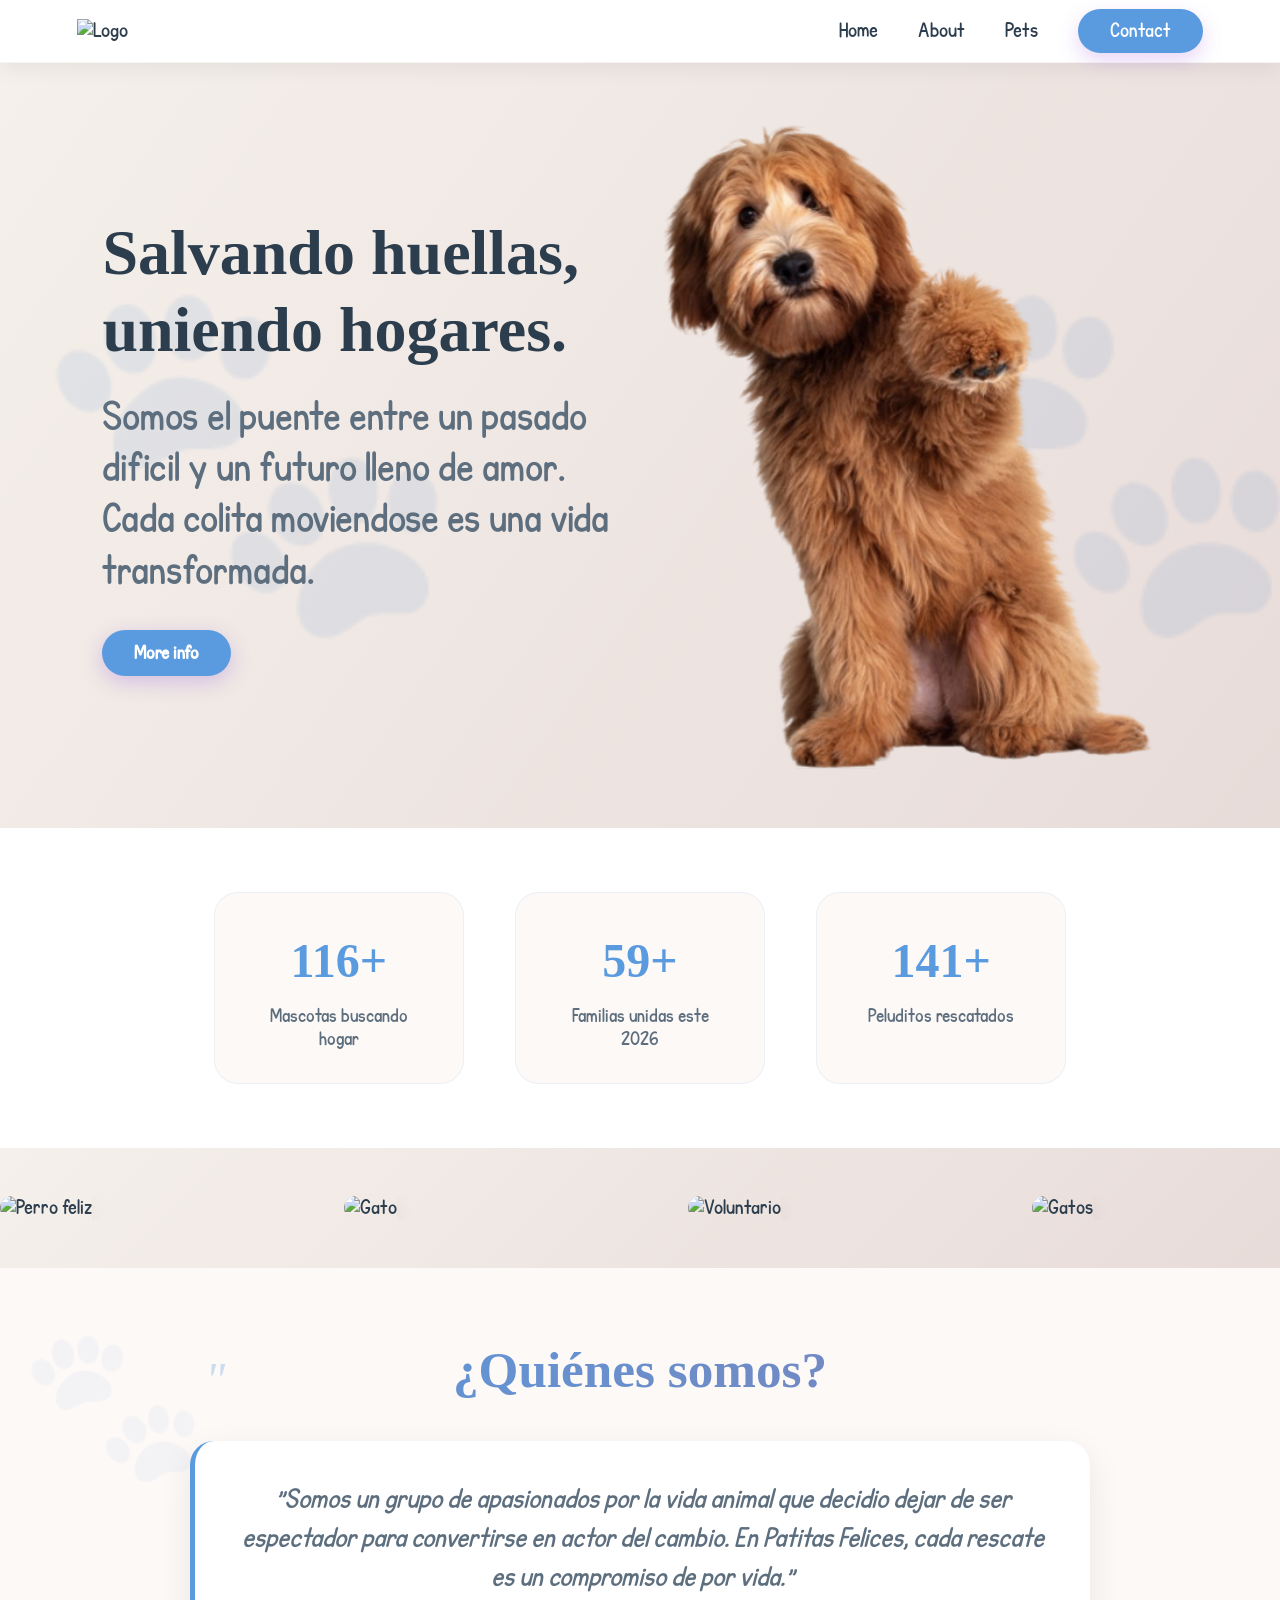
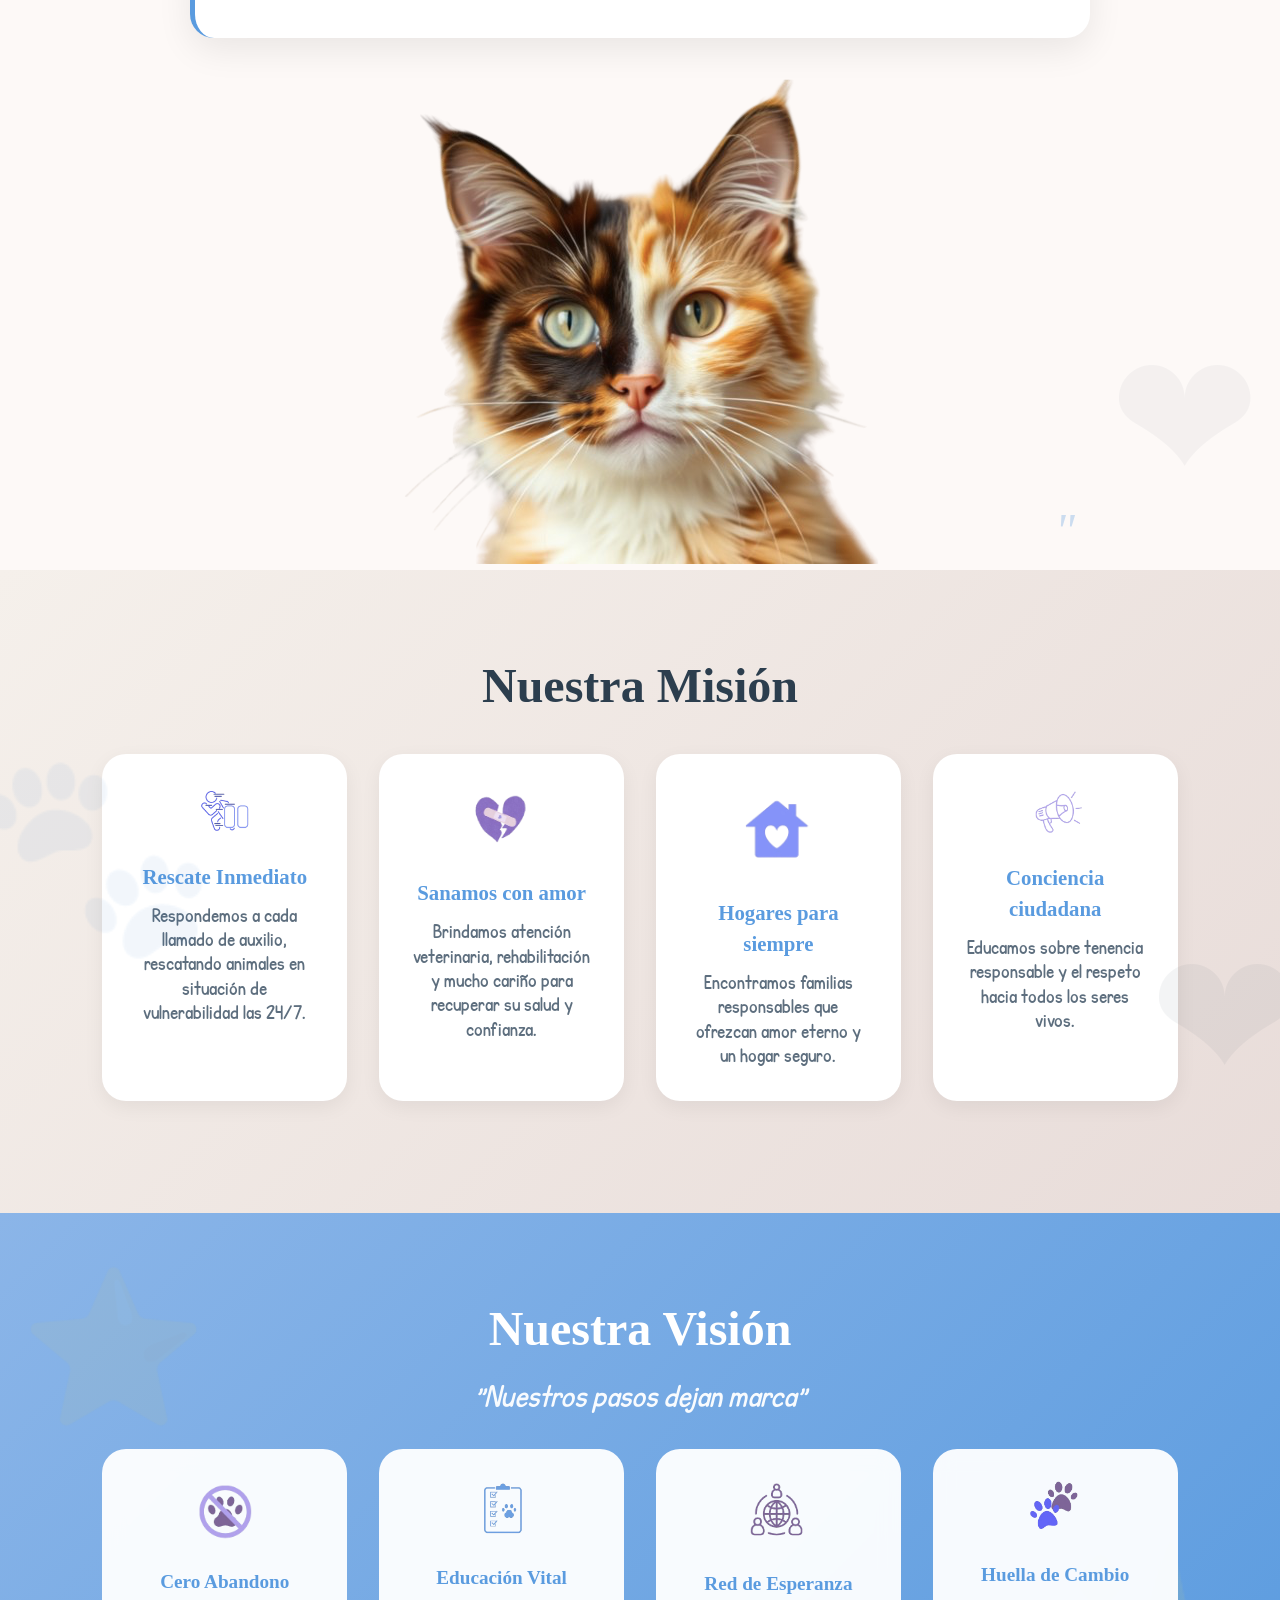
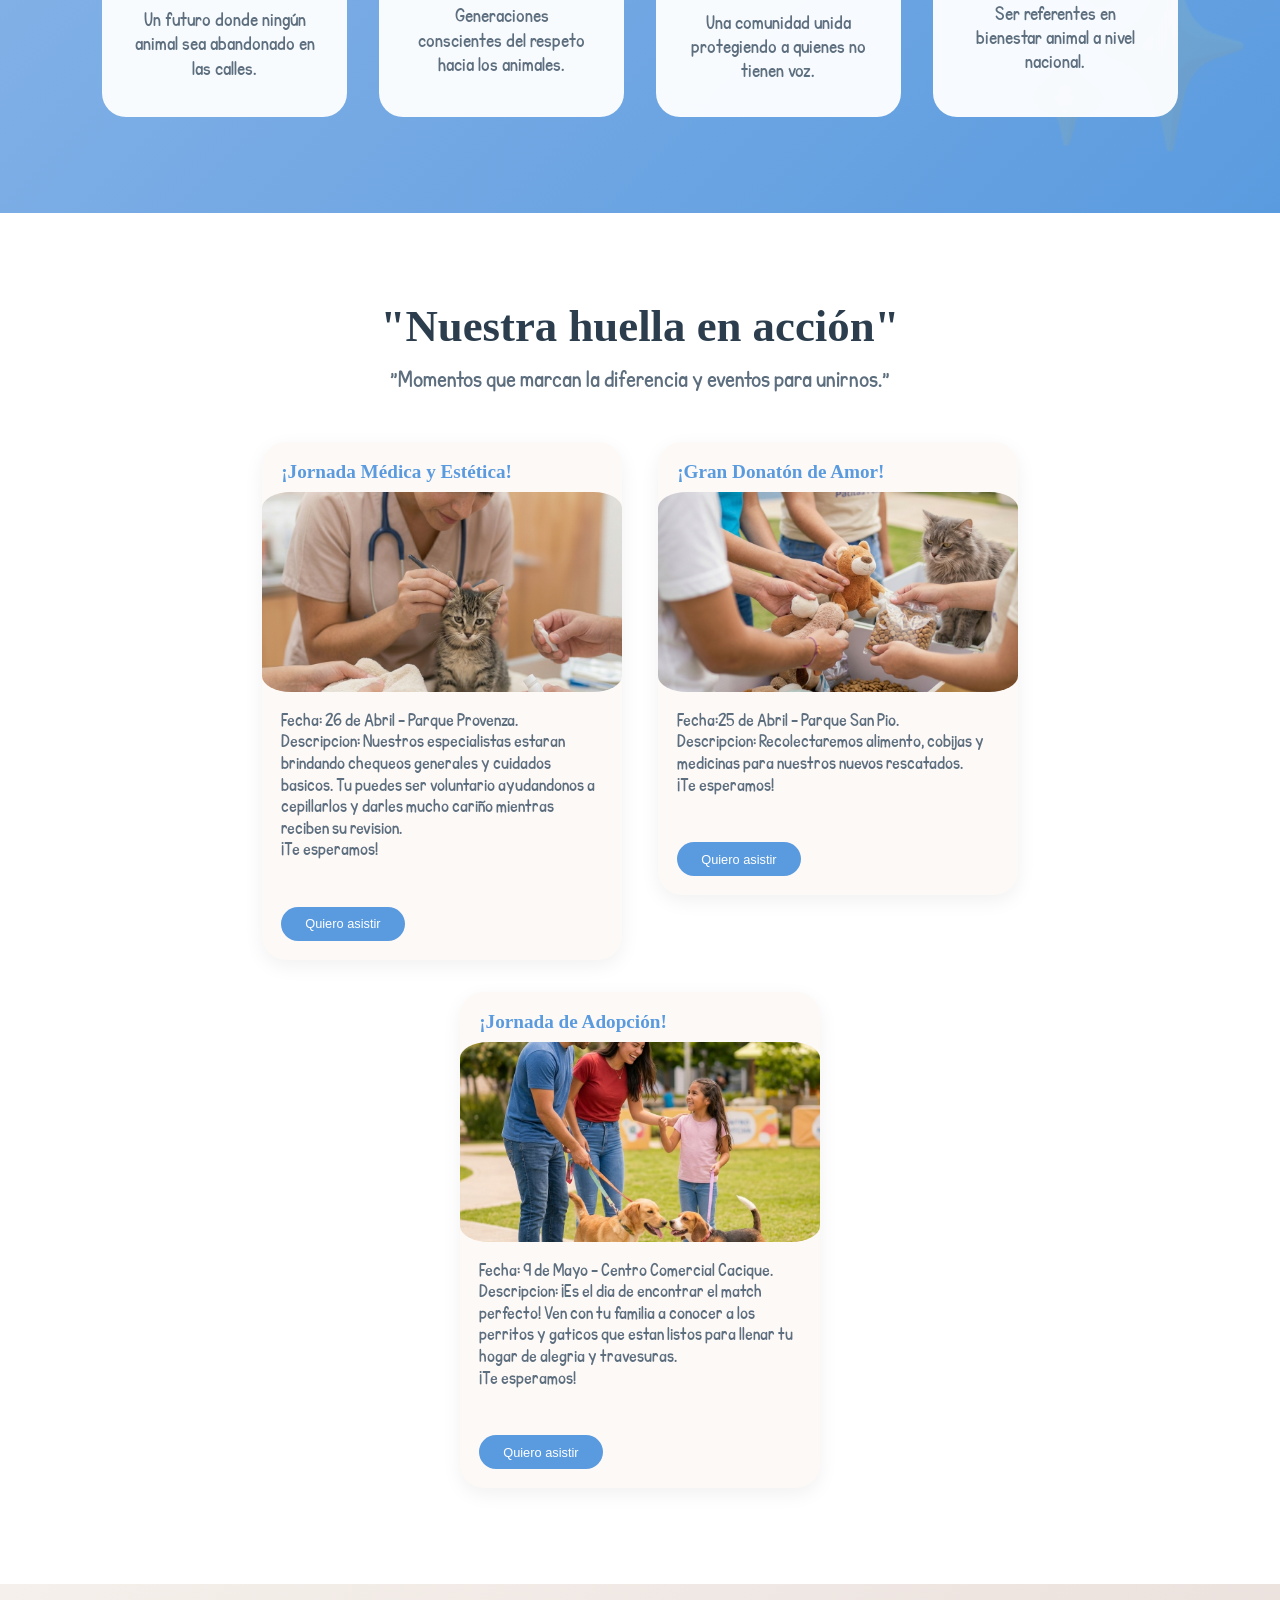
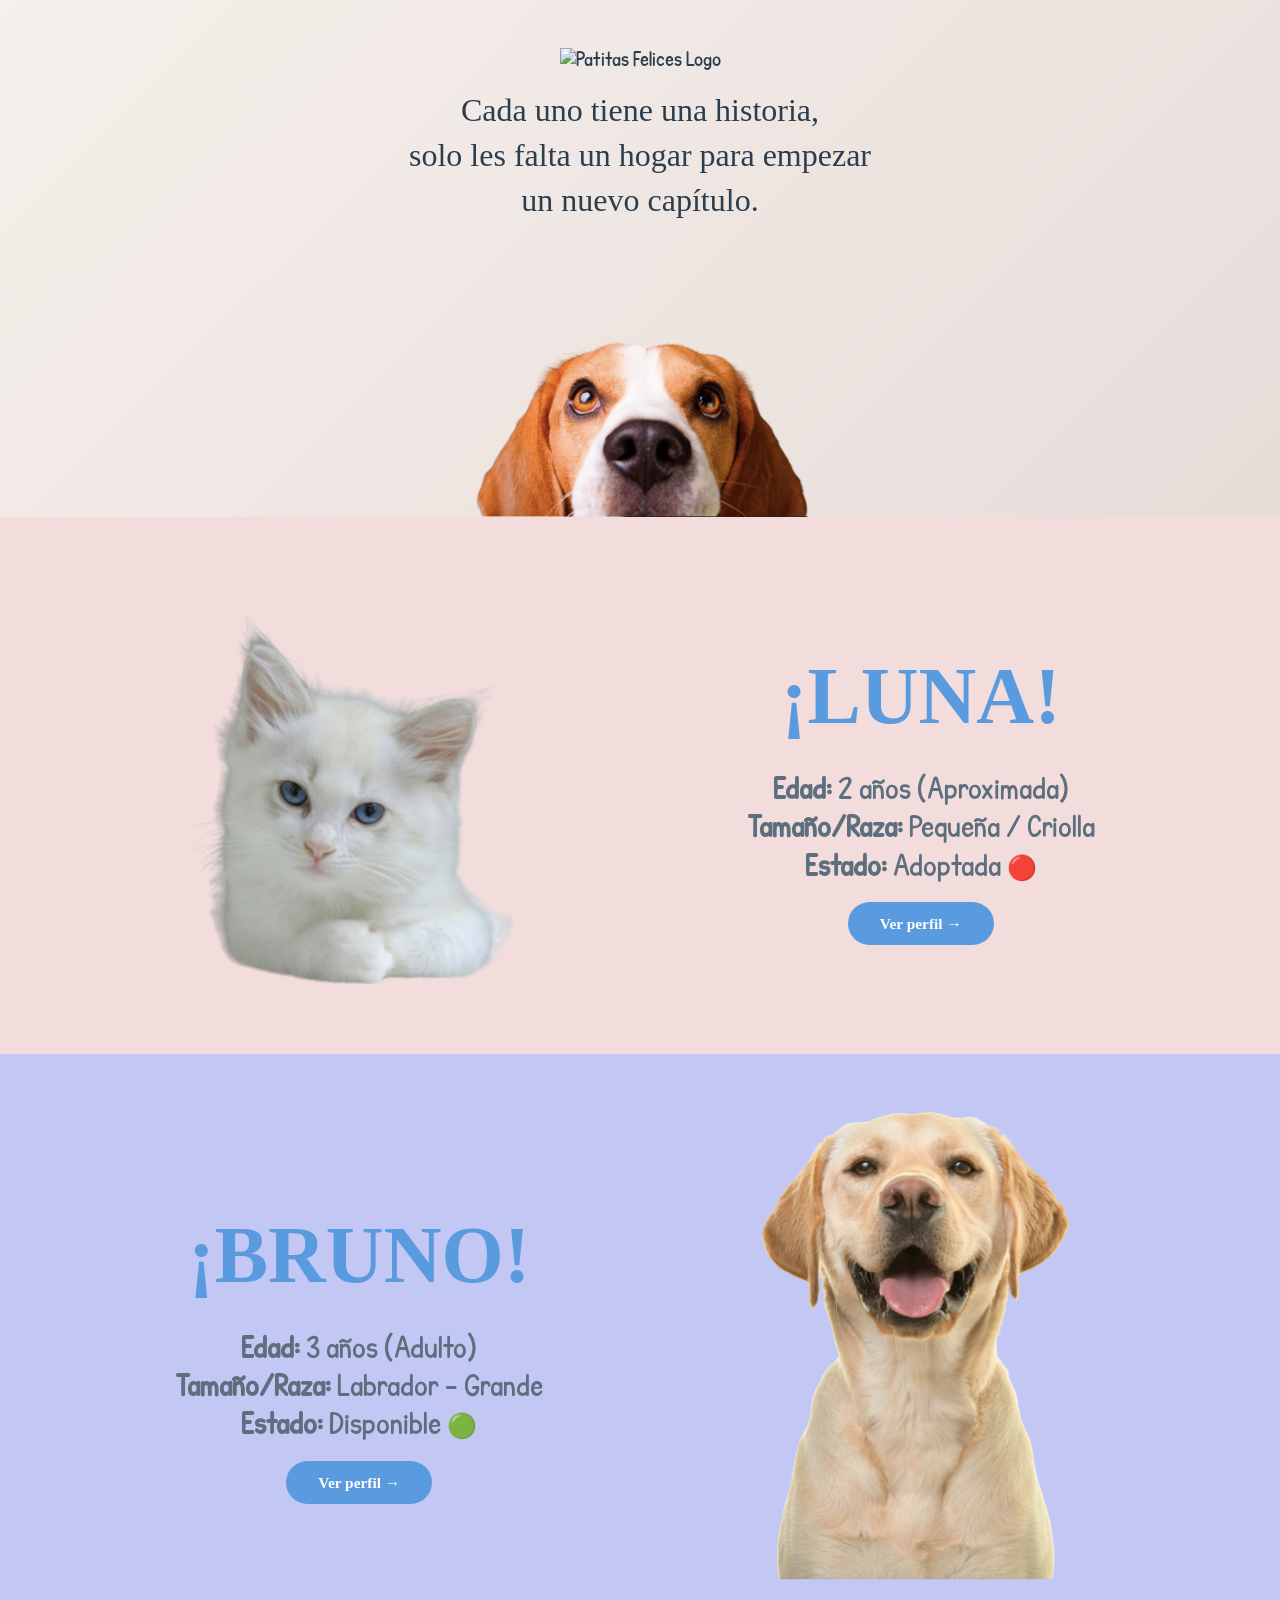
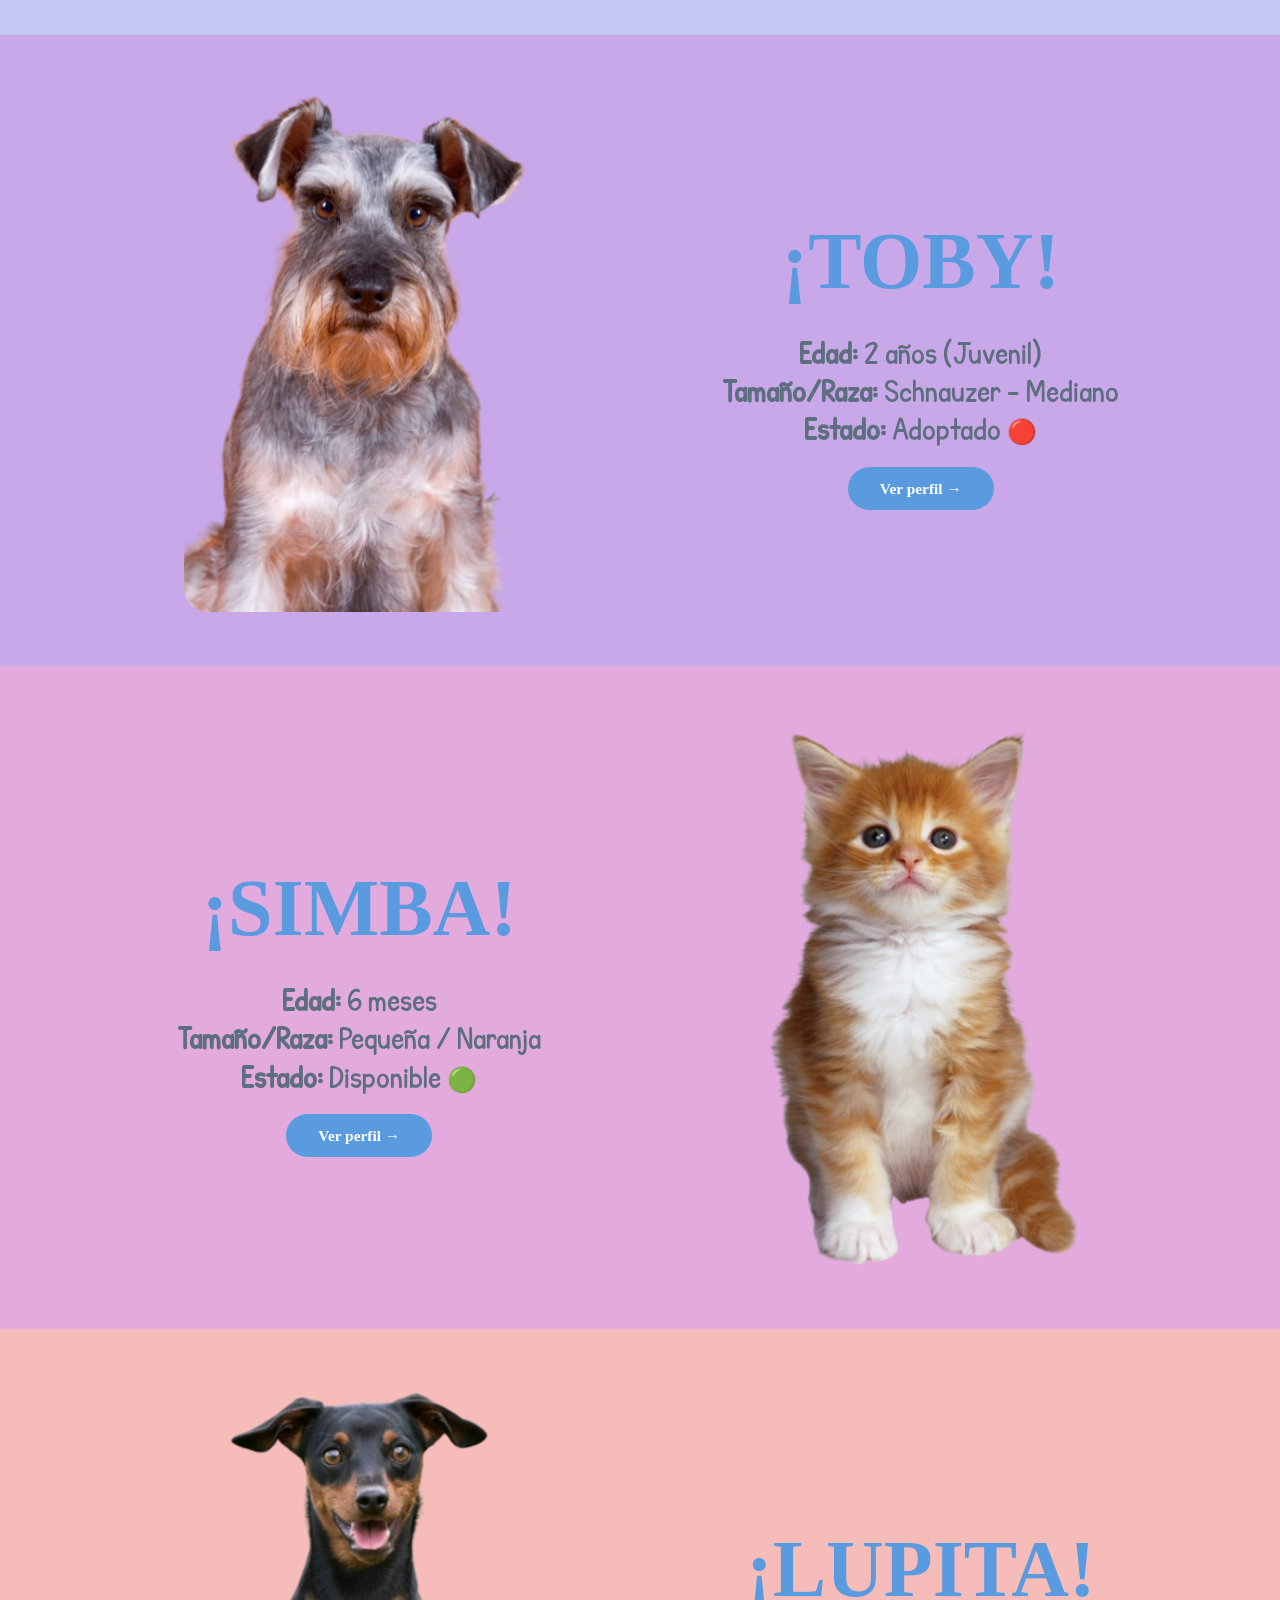
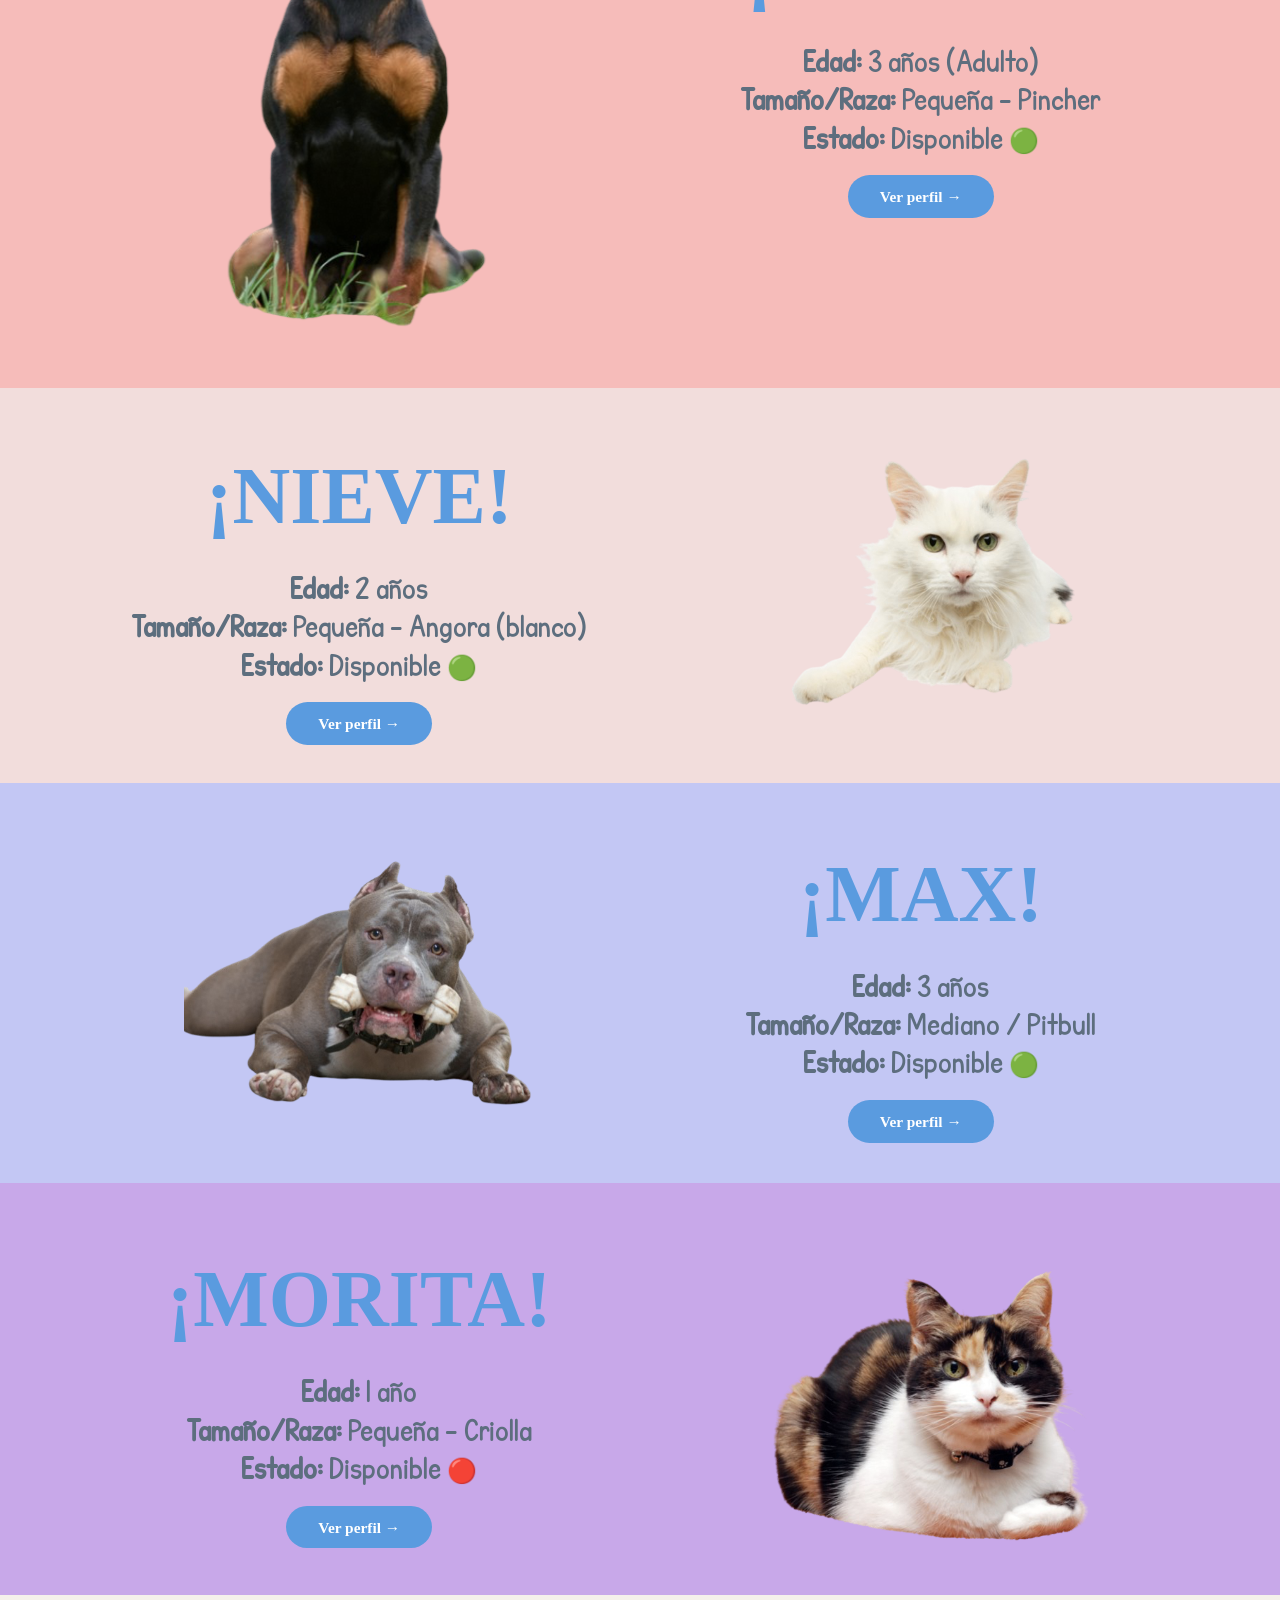
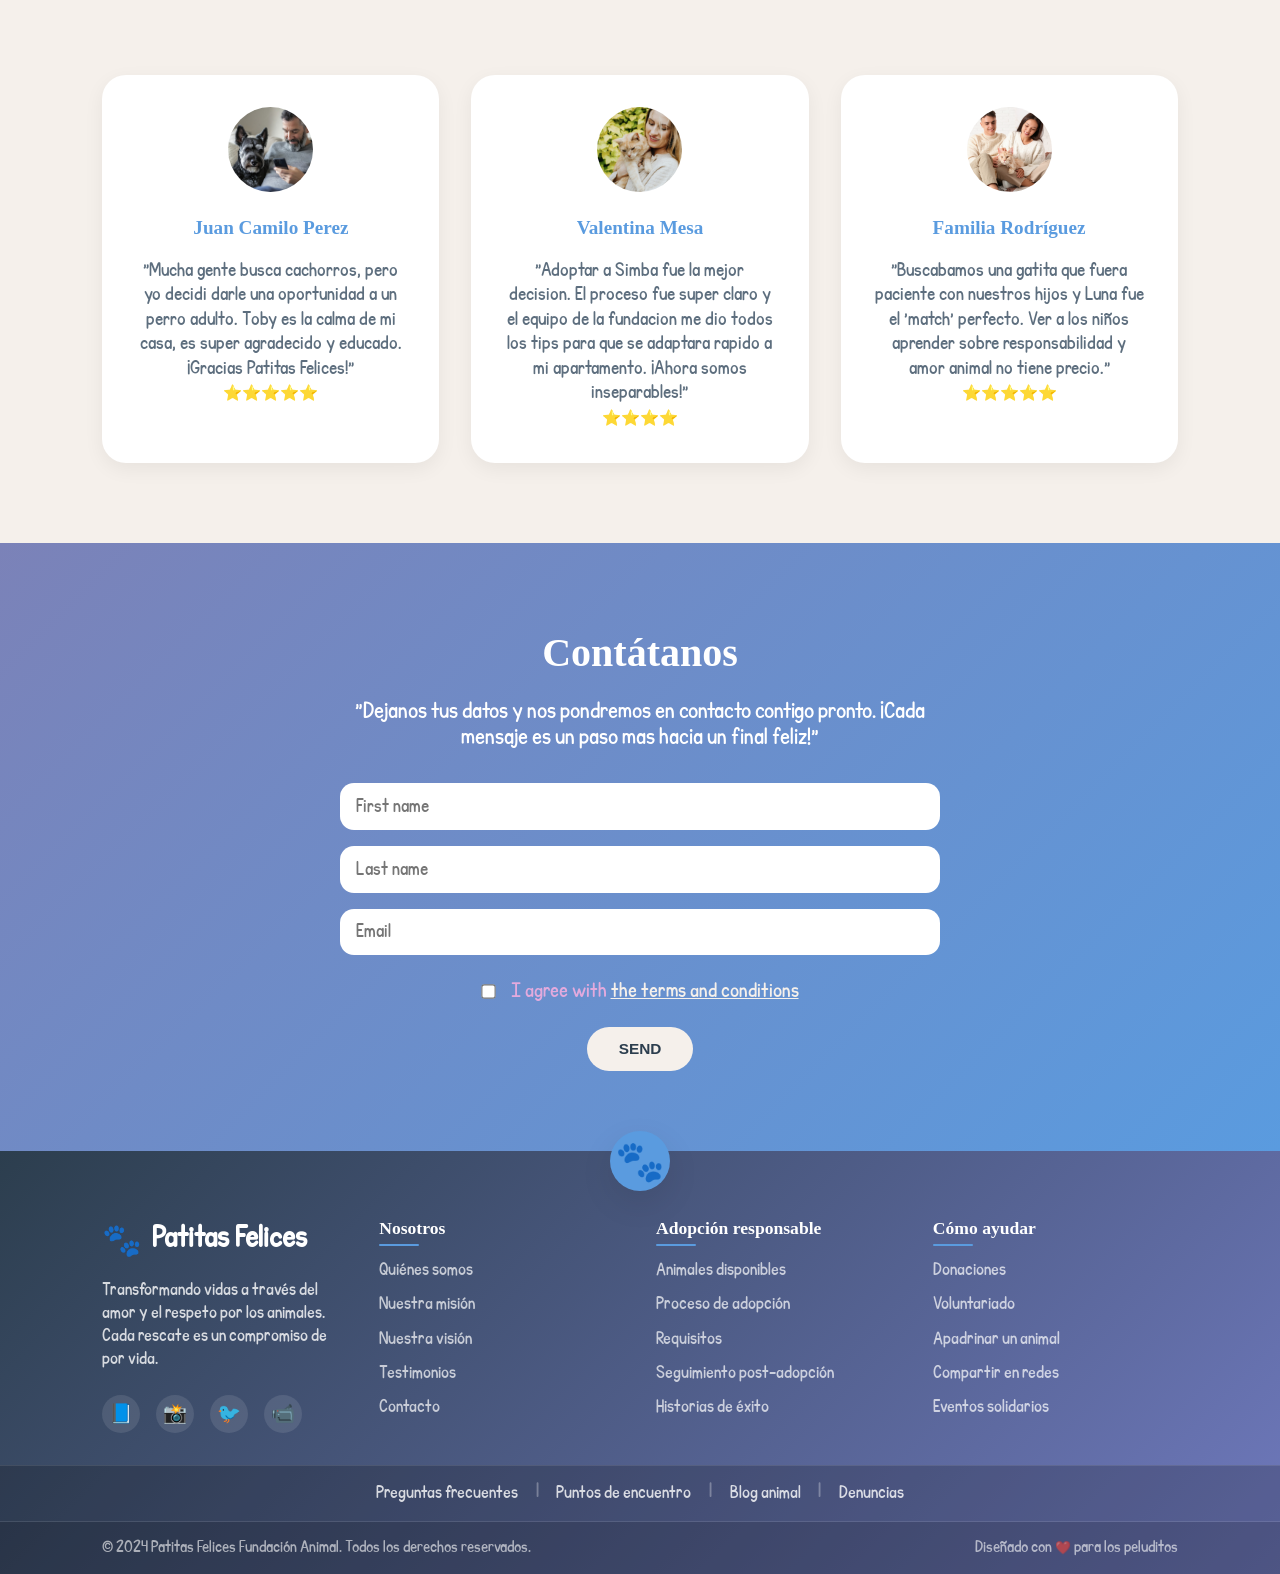
==== commit 943c6341: "Fix: detalles responsive" ====
--- a/index.html
+++ b/index.html
@@ -341,7 +341,7 @@
                 </p>
             </article>
 
-            <article>
+            <article id="familia-rodriguez">
                 <img src="imagenes/familia.png" alt="Familia Rodríguez">
                 <h4>Familia Rodríguez</h4>
                 <p>"Buscabamos una gatita que fuera paciente con nuestros hijos y Luna fue el 'match' perfecto. Ver a
--- a/style.css
+++ b/style.css
@@ -107,7 +107,7 @@
     font-family: 'parrafos';
 }
 #boton-contato a {
-    background: #6f79bd;
+    background: var(--mar);
     color: var(--blanco);
     padding: 0.7rem 2rem;
     border-radius: var(--borde-muy-redondo);
@@ -156,7 +156,7 @@
 }
 
 #home div {
-    max-width: 550px;
+    max-width: 150em;
     position: relative;
     z-index: 2;
     flex: 1;
@@ -171,7 +171,7 @@
 #perro-home img {
     max-width: 100%;
     height: auto;
-    width: 400px;
+    width: 50em;
 }
 
 #home h1 {
@@ -183,7 +183,7 @@
 }
 
 #home p {
-    font-size: clamp(0.9rem, 1.5vw, 1.2rem);
+    font-size: 2em;
     color: var(--texto-suave);
     margin-bottom: 2rem;
     line-height: 1.6;
@@ -638,7 +638,7 @@
 
 #portada {
     background: linear-gradient(135deg, var(--arena) 0%, var(--cardo) 100%);
-    min-height: 60vh;
+    
     display: flex;
     flex-direction: column;
     align-items: center;
@@ -687,7 +687,7 @@
 }
 
 #catalogo article {
-    min-height: 100vh;
+    min-height: 40vh;
     display: flex;
     align-items: center;
     justify-content: space-evenly;
@@ -1111,6 +1111,23 @@
     .vision-container {
         grid-template-columns: repeat(2, 1fr);
     }
+    #home {
+        flex-direction: column;
+        text-align: center;
+        padding: 3rem 5%;
+        min-height: 40vh;
+    }
+    #about {
+        background-image: url('imagenes/fondopatitas.png');
+        background-attachment: fixed;
+        background-position: 50%;
+    }
+    #testimonios {
+        grid-template-columns: 1, 1fr;
+    }
+    #familia-rodriguez {
+        column-span: all;
+    }
 }
 
 @media (max-width: 768px) {
@@ -1129,9 +1146,13 @@
         flex-direction: column;
         text-align: center;
         padding: 3rem 5%;
-    }
-    
-    #home > div {
+        min-height: 40vh;
+    }
+    #home::after {
+        content: none;
+    }
+
+    #home div {
         max-width: 100%;
     }
     
@@ -1152,6 +1173,17 @@
     .mision-container,
     .vision-container {
         grid-template-columns: 1fr;
+    }
+    
+    #about {
+    background-image: url('imagenes/fondopatitas.png');
+    background-attachment: fixed;
+    background-position: 50%;
+    }
+
+    #quienes-somos-container  img{
+        width: 100%;
+        
     }
     
     #Eventos article {
@@ -1175,7 +1207,7 @@
     
     #portada {
         flex-direction: column;
-        padding: 3rem 5%;
+        padding: 3rem 5% 0 5%;
     }
     
     .footer-container {
@@ -1213,9 +1245,26 @@
     footer::before {
         display: none;
     }
-}
-
+    #perro-home img{
+        width: 100%;
+    }
+    
+}
 @media (max-width: 480px) {
+    
+    
+    #home::after {
+        content: none;
+    }
+
+    #home {
+        min-height: 40vh;
+    }
+    
+    #perro-home img{
+        width: 100%;
+    }
+    
     .portada-logo img {
         width: 80px;
     }
@@ -1239,6 +1288,11 @@
     #contact article {
         padding: 0 1rem;
     }
+    
+    #quienes-somos-container  img{
+        width: 50%;
+        
+    }
 }
 
 #footer h4 {
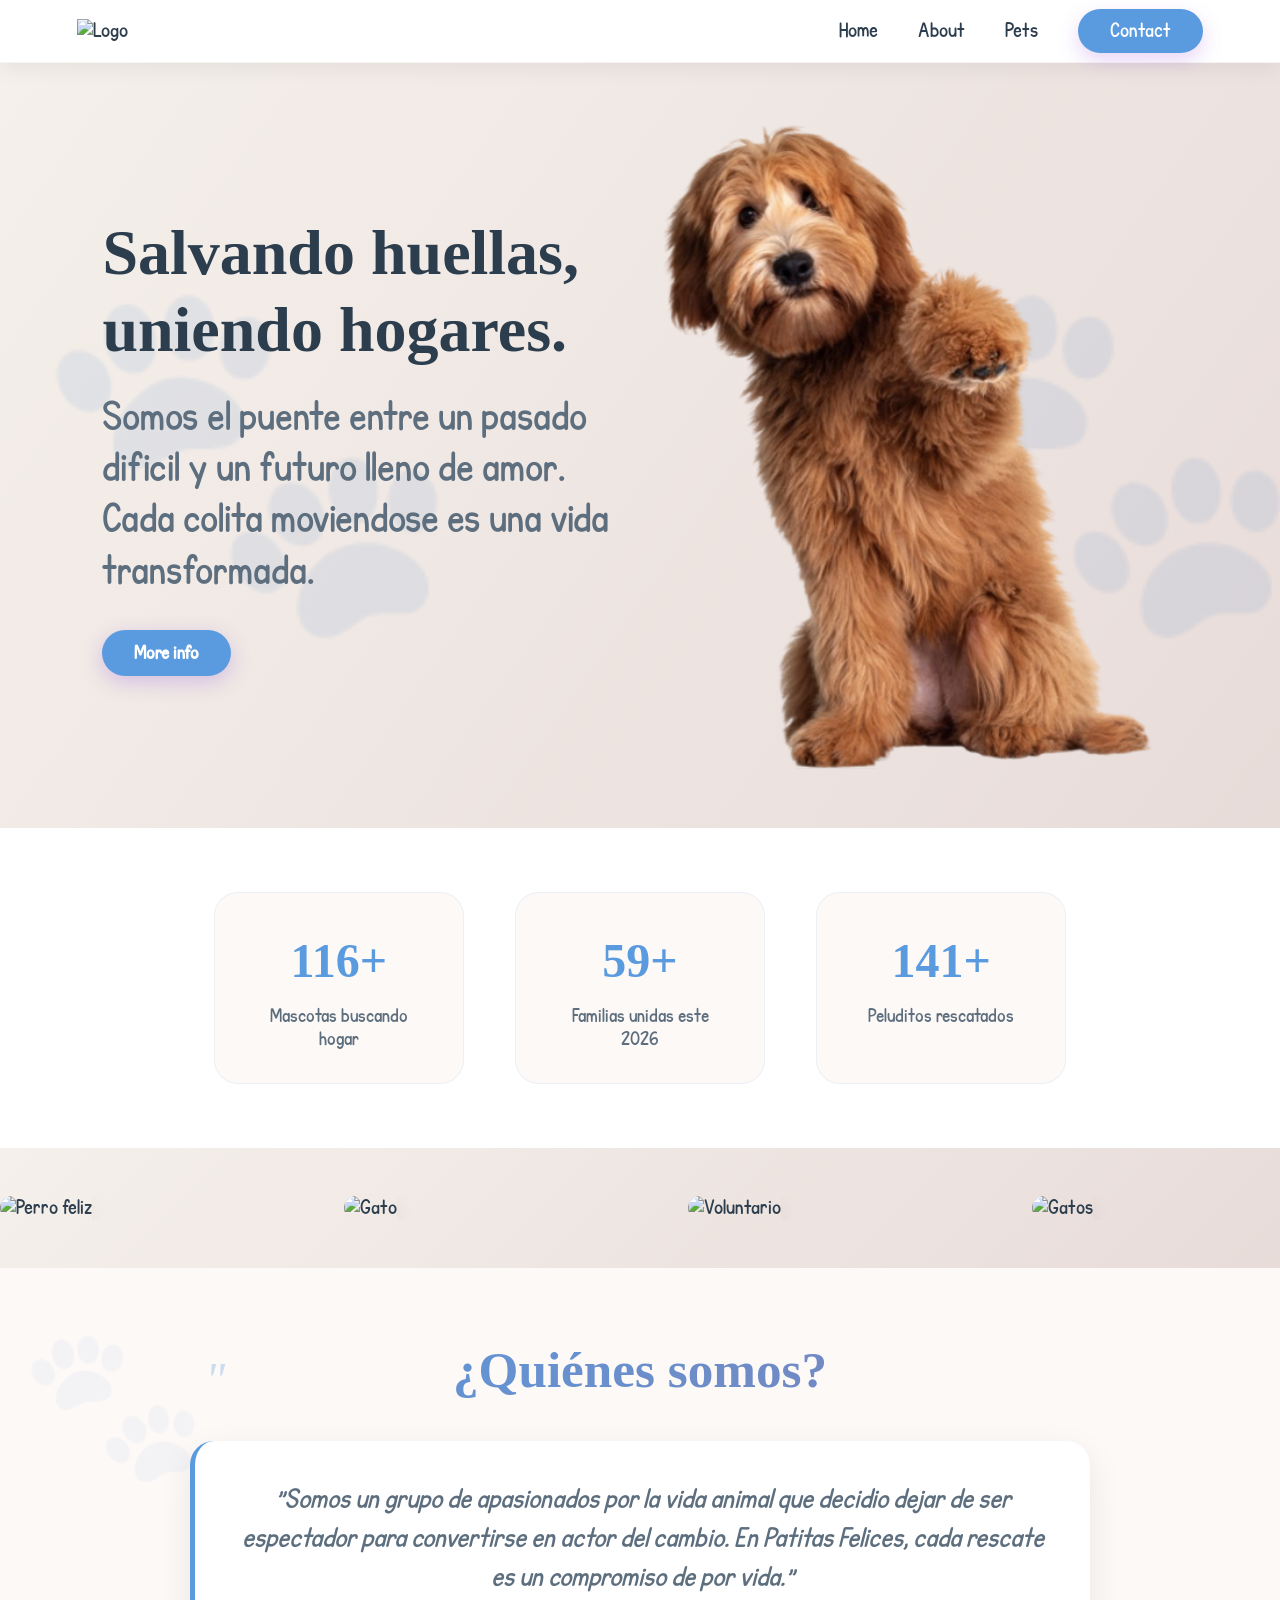
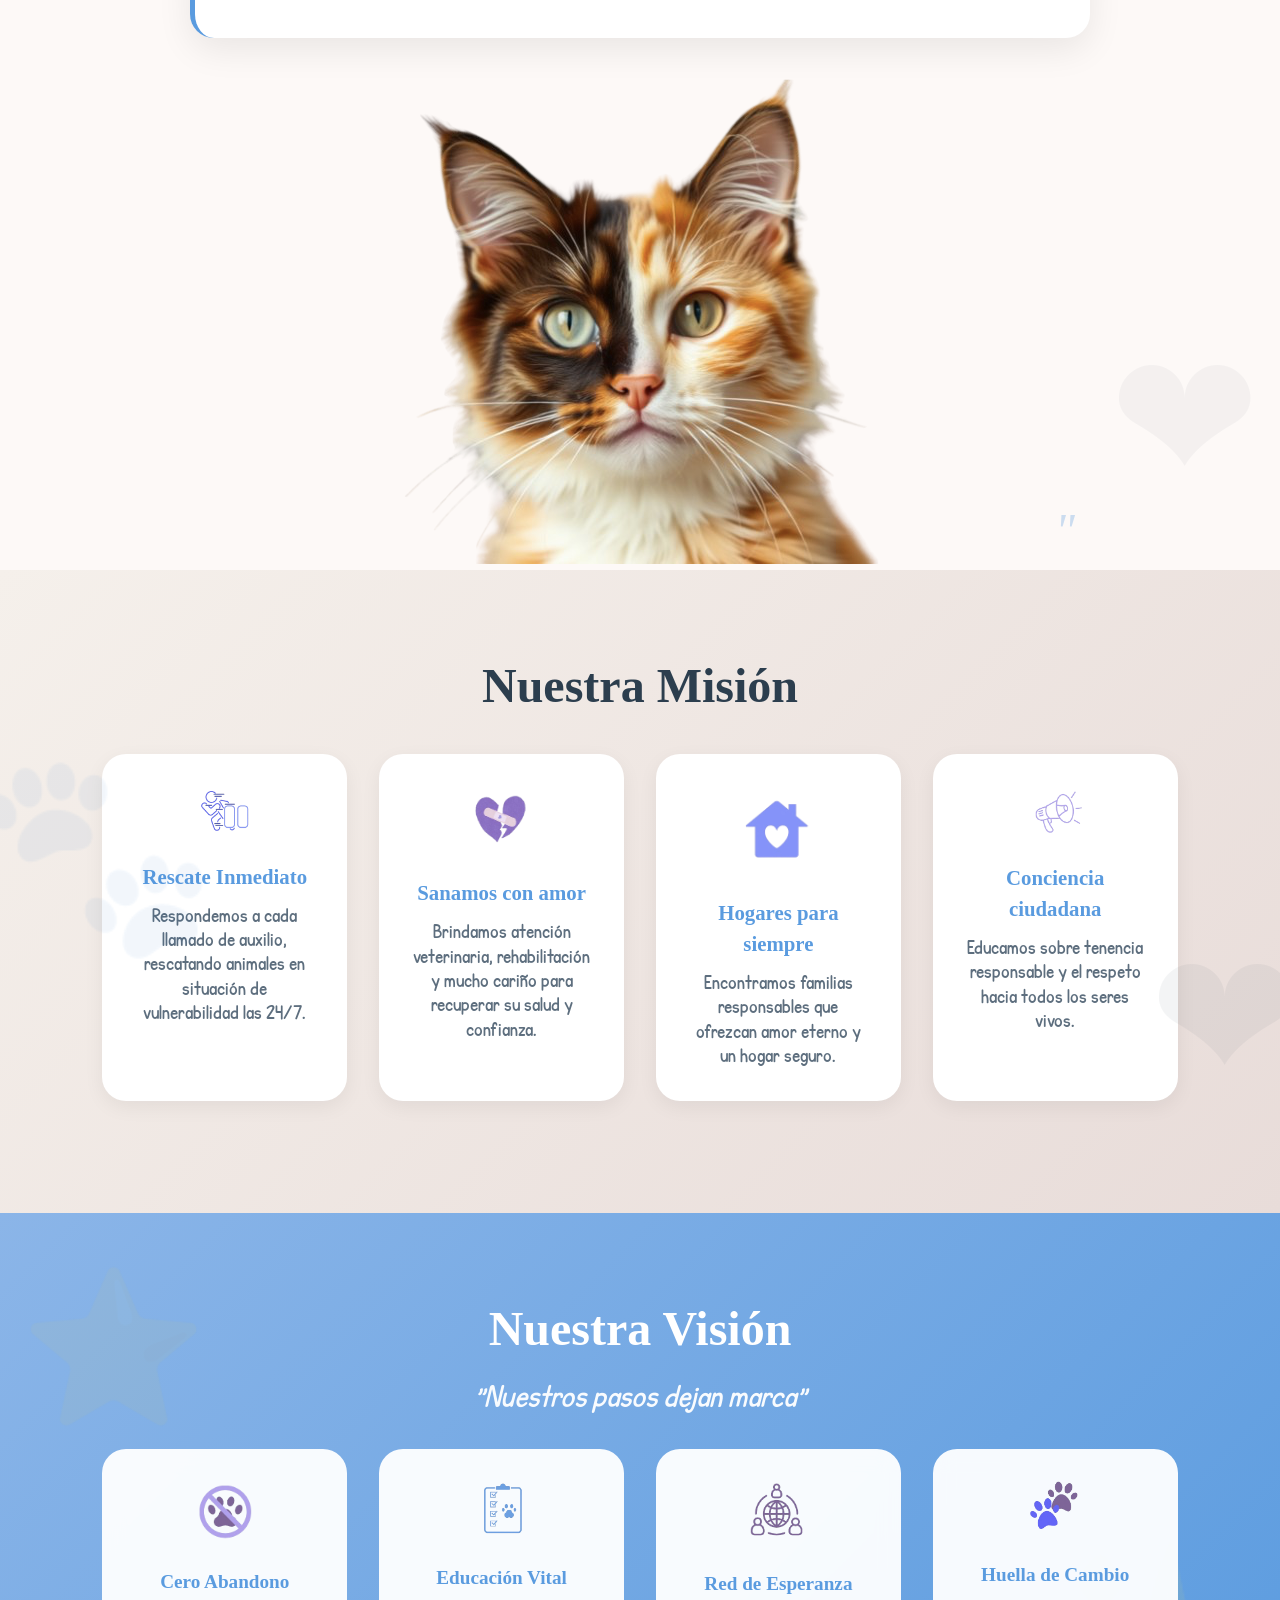
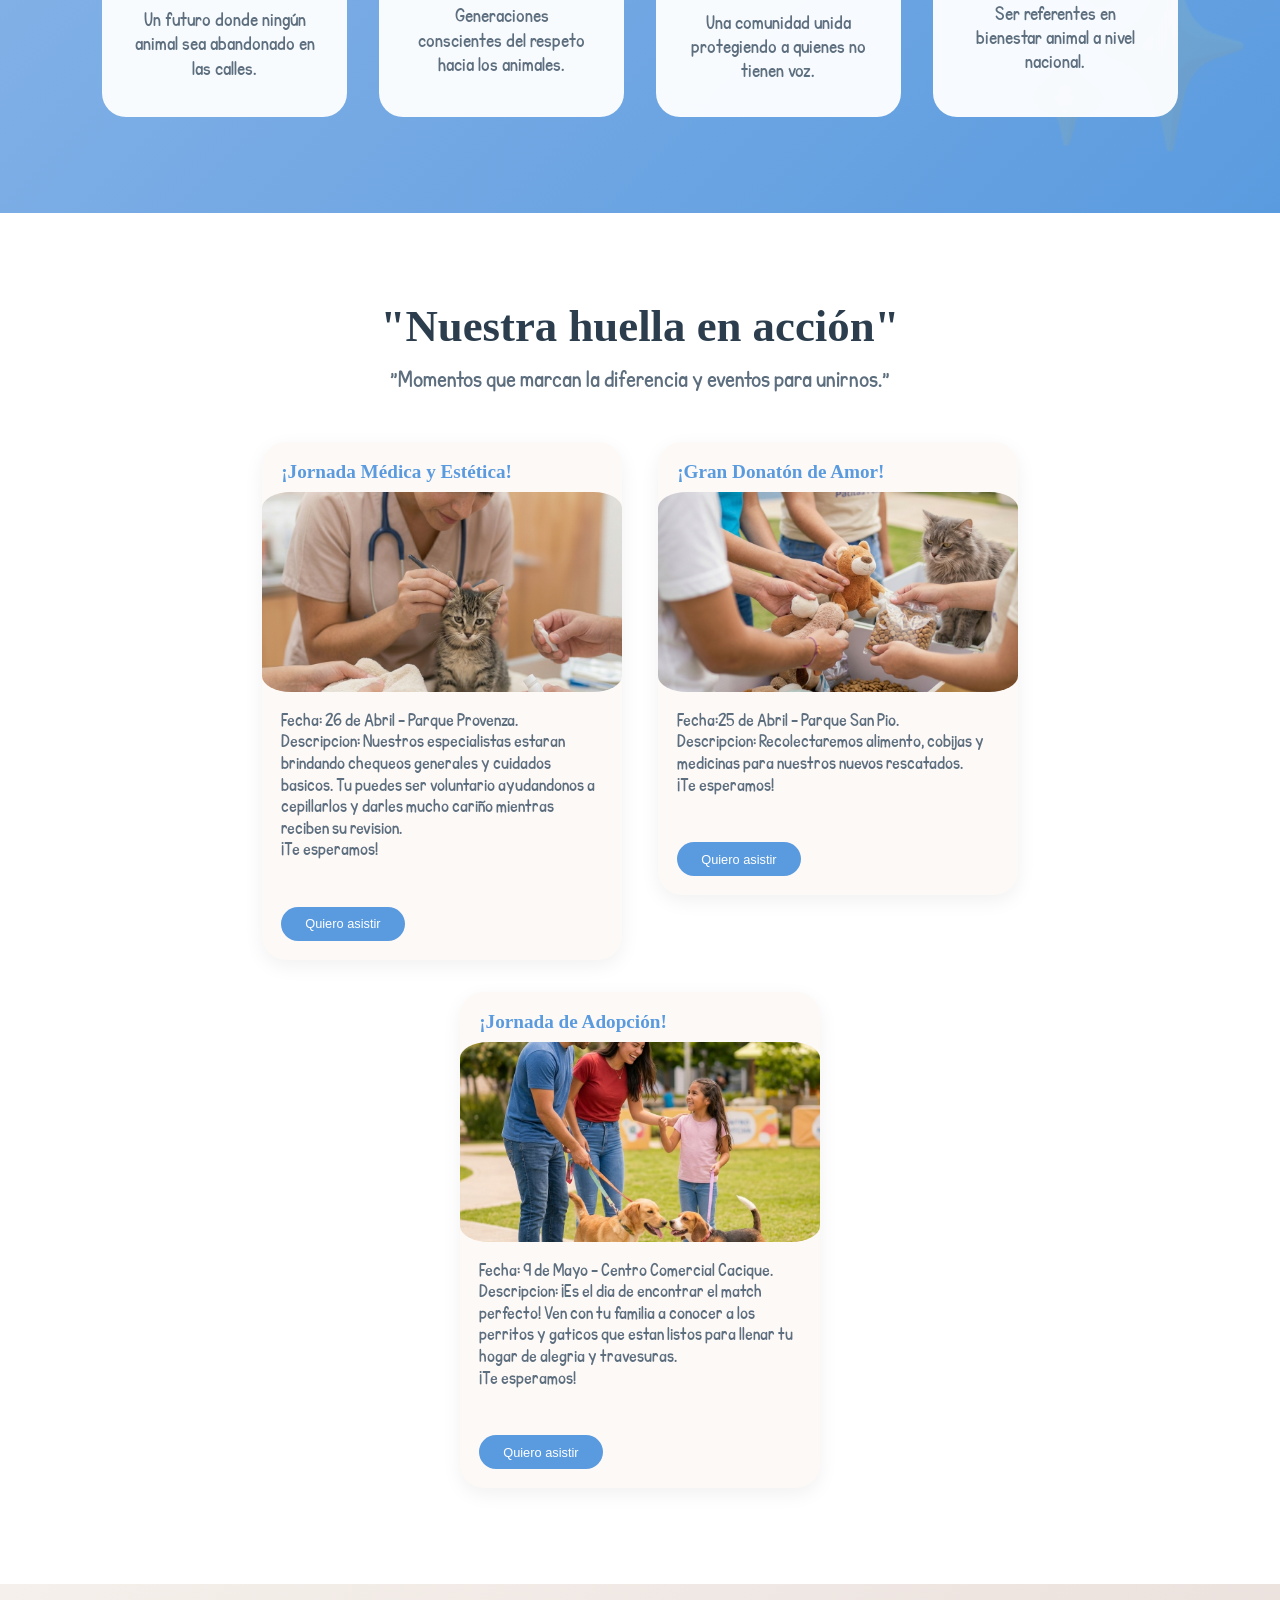
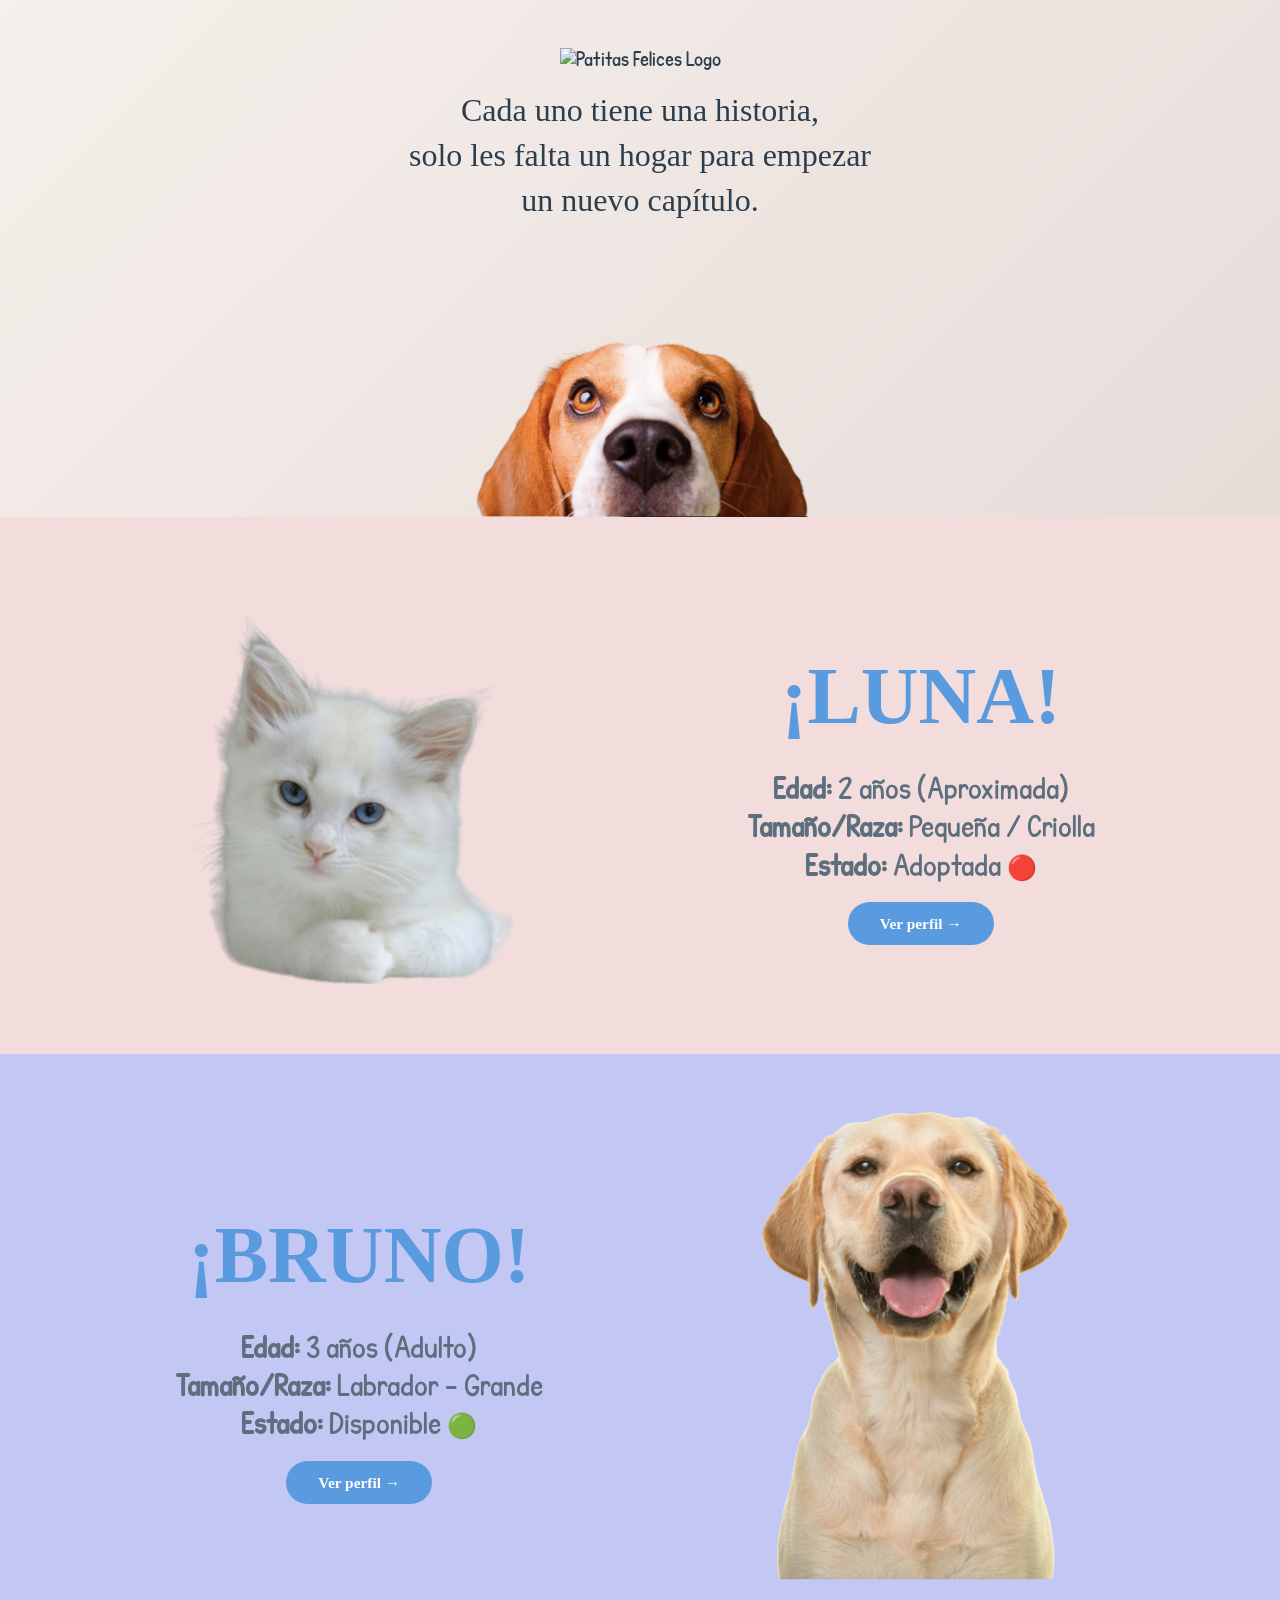
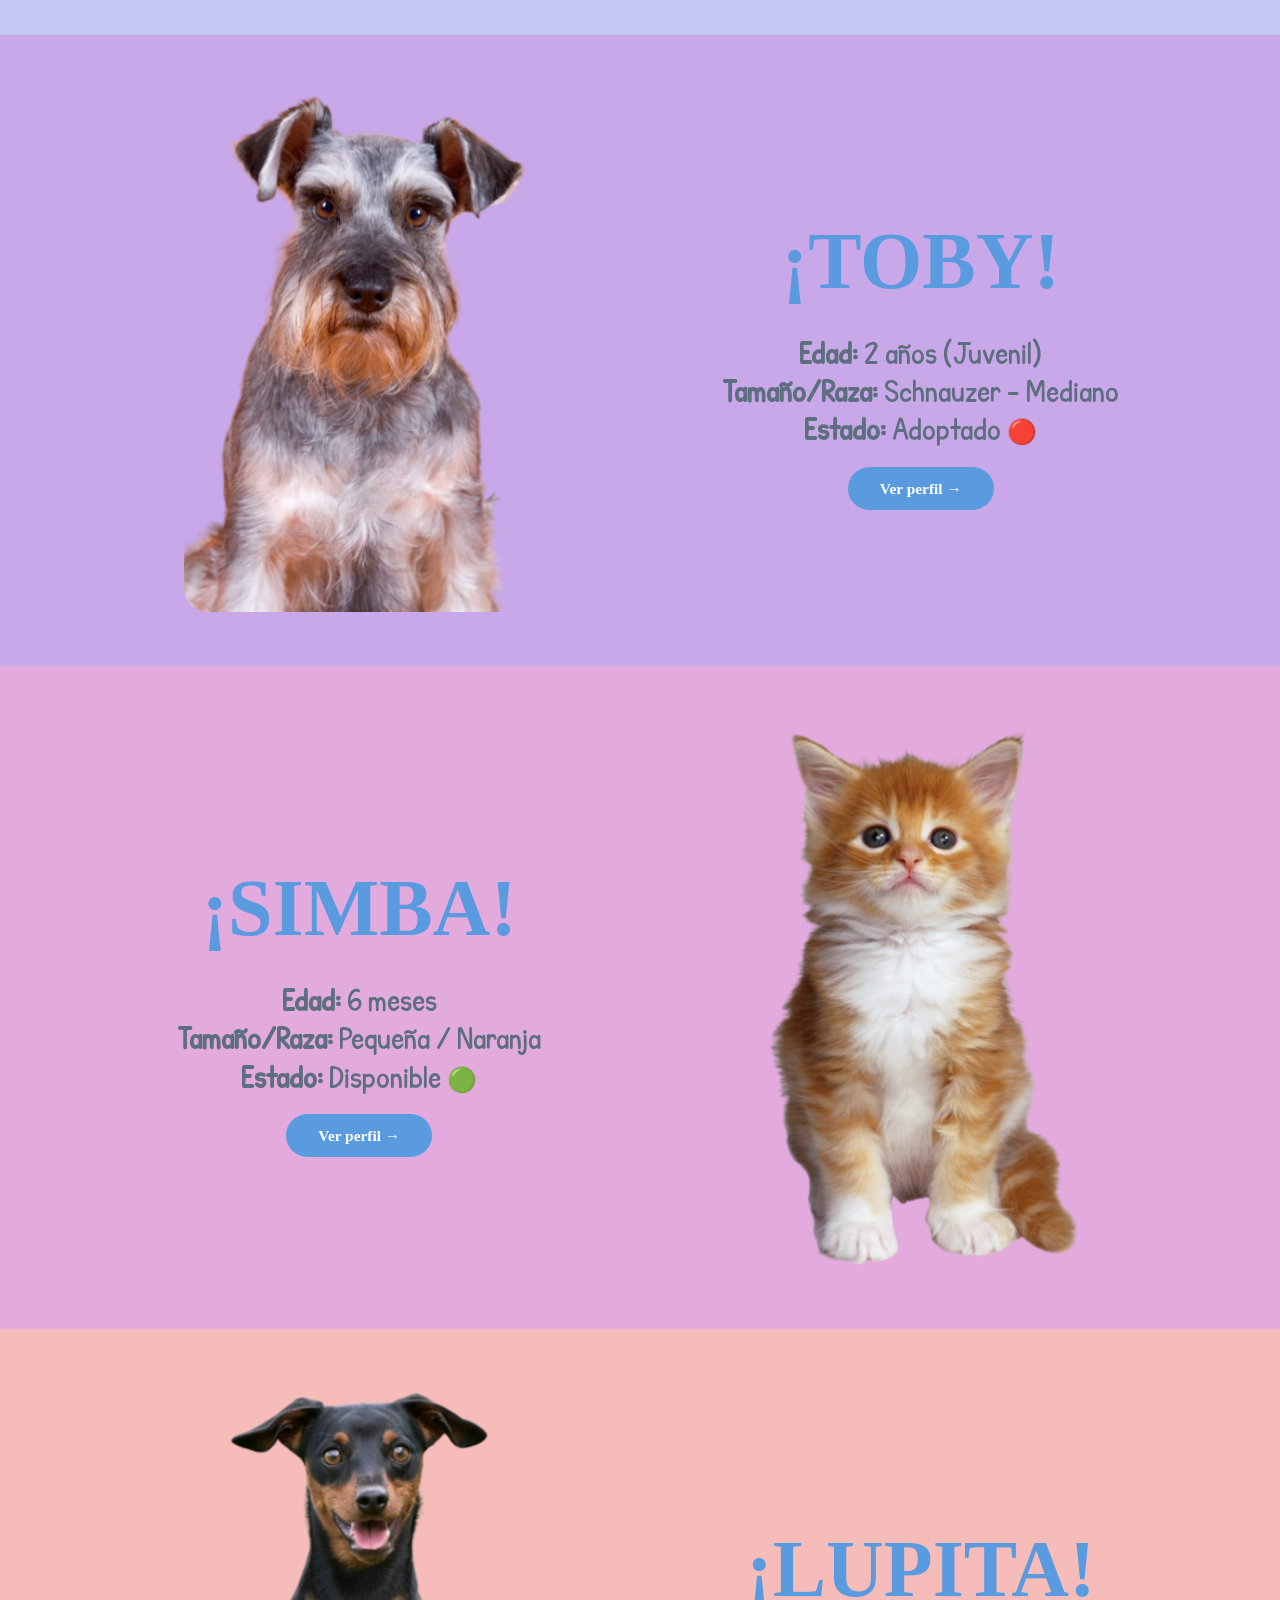
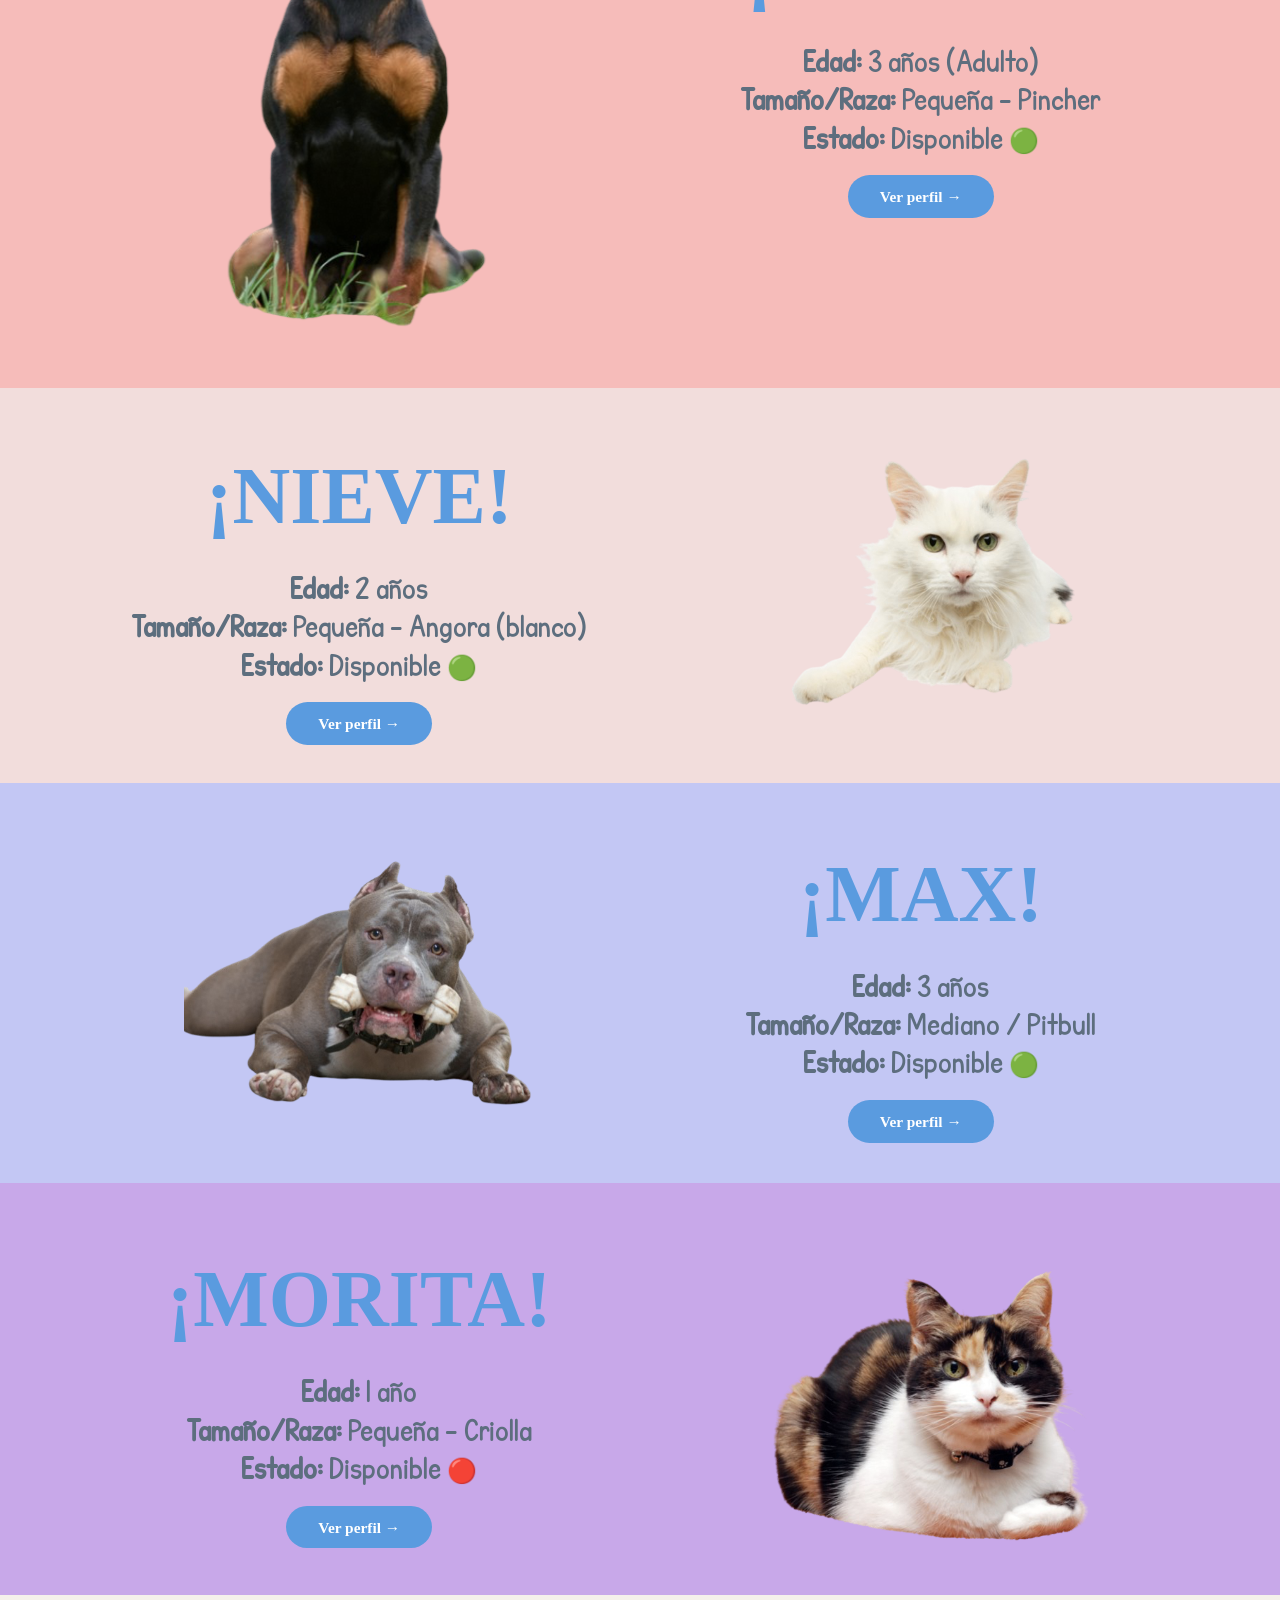
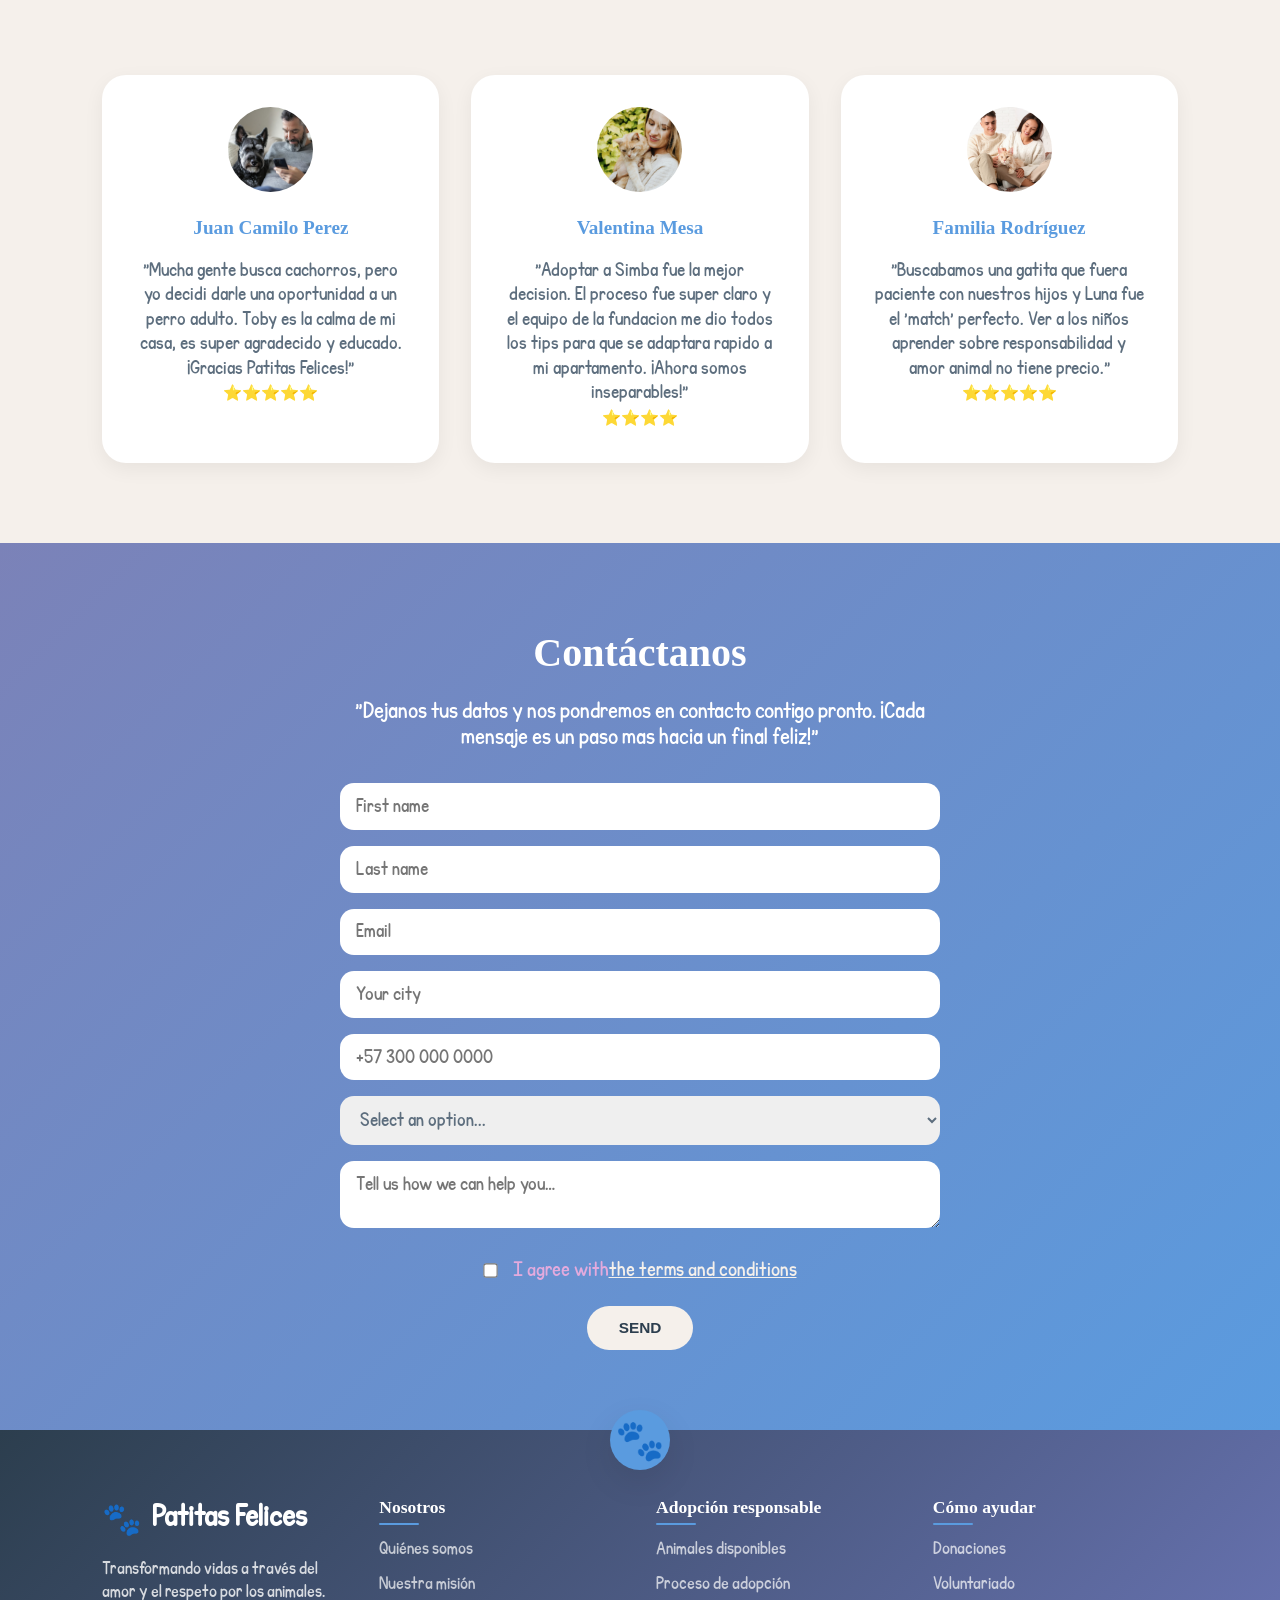
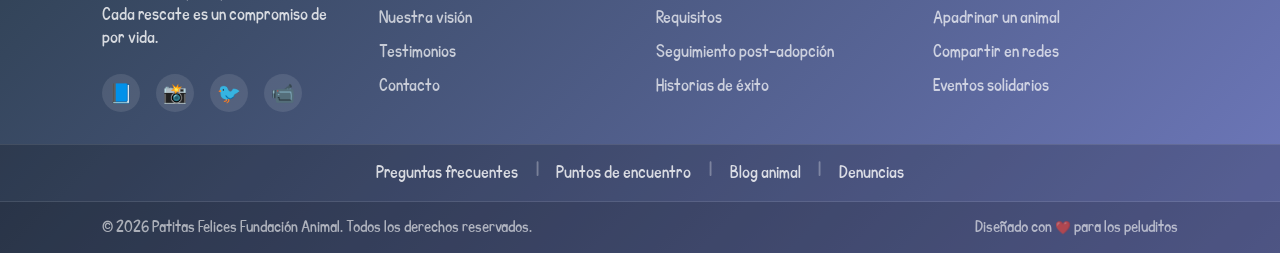
==== commit d73dfb23: "feat: nueva funcionalidad en la section de contacto" ====
--- a/index.html
+++ b/index.html
@@ -178,7 +178,7 @@
             </article>
             <article>
                 <h3>¡Gran Donatón de Amor!</h3>
-                <img src="imagenes/donaton.png" alt="Donacion">
+                <img src="imagenes/donaton.png" alt=" Donacion">
                 <p>Fecha:25 de Abril - Parque San Pio. <br> Descripcion: Recolectaremos alimento, cobijas y medicinas
                     para nuestros nuevos rescatados. <br>¡Te esperamos!</p>
                 <button>Quiero asistir</button>
@@ -351,13 +351,29 @@
         </section>
         <section id="contact">
             <article>
-                <h2>Contátanos</h2>
+                <h2>Contáctanos</h2>
                 <p>"Dejanos tus datos y nos pondremos en contacto contigo pronto.
                     ¡Cada mensaje es un paso mas hacia un final feliz!"
                 </p>
                 <input type="text" placeholder="First name">
                 <input type="text" placeholder="Last name">
                 <input type="email" name="email" id="email" placeholder="Email">
+                <input type="text" name="ciudad" id="ciudad" placeholder="Your city" required>
+                <input type="tel" name="telefono" id="telefono" placeholder="+57 300 000 0000">
+                <div id="seleccion">
+                    <select name="consulta" id="consulta" required>
+                        <option value="" disabled selected>Select an option...</option>
+                        <option value="Adopcion">🐾 Adopción</option>
+                        <option value="Donacion">💛 Donación</option>
+                        <option value="Voluntariado">🙌 Voluntariado</option>
+                        <option value="Info">ℹ️ Información general</option>
+                        <option value="Otro">💬 Otro</option>
+                    </select>
+                </div>
+                <div id="message">
+                    <textarea id="mensaje" name="mensaje" placeholder="Tell us how we can help you… " required></textarea>
+                </div>
+
                 <div id="check">
                     <input type="checkbox" name="" id="checkbox" value="">
                     <label for="checkbox">I agree with <span> the terms and conditions</span></label>
@@ -430,7 +446,7 @@
         </div>
         <div class="footer-bottom">
             <div class="footer-bottom-container">
-                <p>&copy; 2024 Patitas Felices Fundación Animal. Todos los derechos reservados.</p>
+                <p>&copy; 2026 Patitas Felices Fundación Animal. Todos los derechos reservados.</p>
                 <p class="footer-dev">Diseñado con ❤️ para los peluditos</p>
             </div>
         </div>
--- a/style.css
+++ b/style.css
@@ -865,6 +865,48 @@
     transform: scale(1.1);
     accent-color: var(--arena);
 }
+#contact label {
+    display: flex;
+    align-items: center;
+    justify-content: center;
+}
+#contact label span {
+    font-family: 'parrafos';
+}
+#contact textarea {
+    width: 100%;
+    padding: 0.8rem 1rem;
+    margin-bottom: 1rem;
+    border: none;
+    border-radius: 14px;
+    font-size: clamp(0.9rem, 1.2vw, 1rem);
+    font-family: inherit;
+}
+
+#contact textarea:focus {
+    outline: none;
+    box-shadow: 0 0 0 3px var(--arena);
+}
+
+#contact select {
+    width: 100%;
+    padding: 0.8rem 1rem;
+    margin-bottom: 1rem;
+    border: none;
+    border-radius: 14px;
+    font-size: clamp(0.9rem, 1.2vw, 1rem);
+    font-family: parrafos;
+}
+#contact select option {
+    font-family: parrafos;
+}
+select {
+    color: var(--texto-suave);
+}
+#contact select:focus {
+    outline: none;
+    box-shadow: 0 0 0 3px var(--arena);
+}
 
 #check {
     text-align: left;
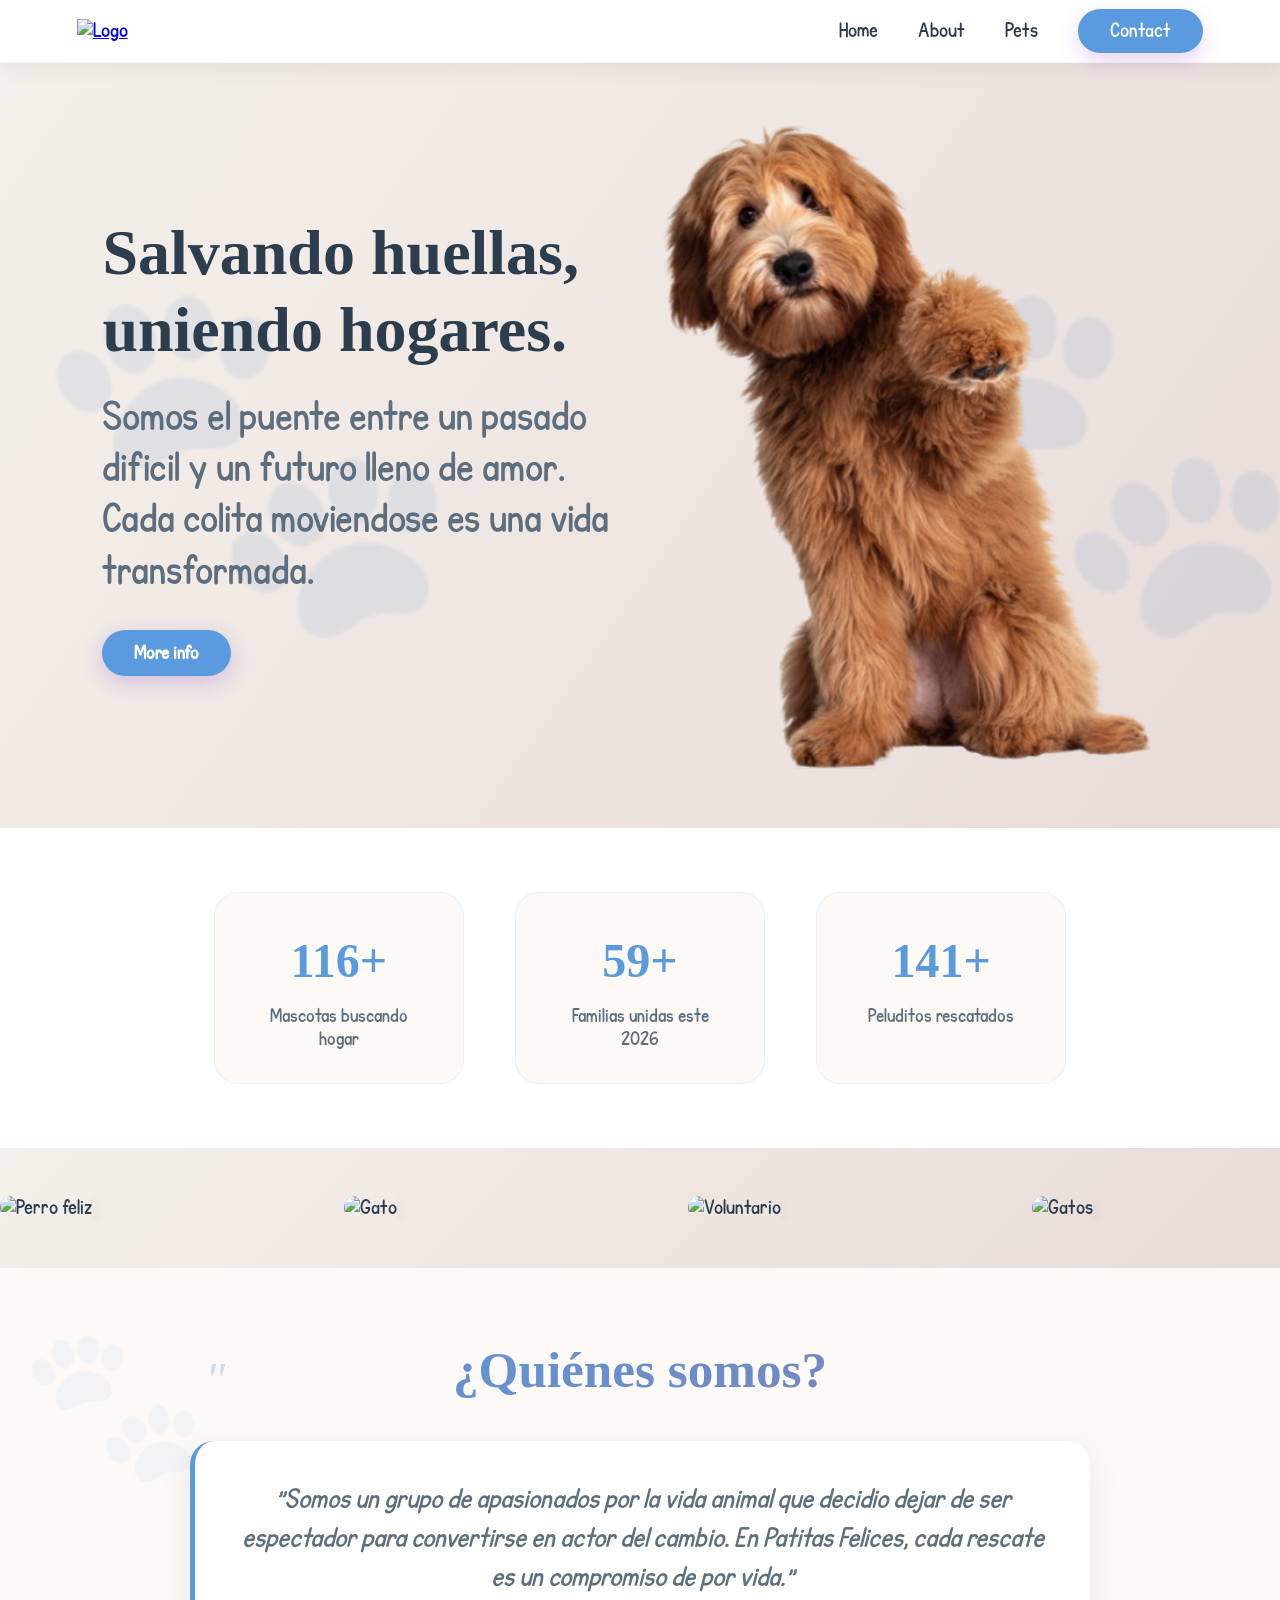
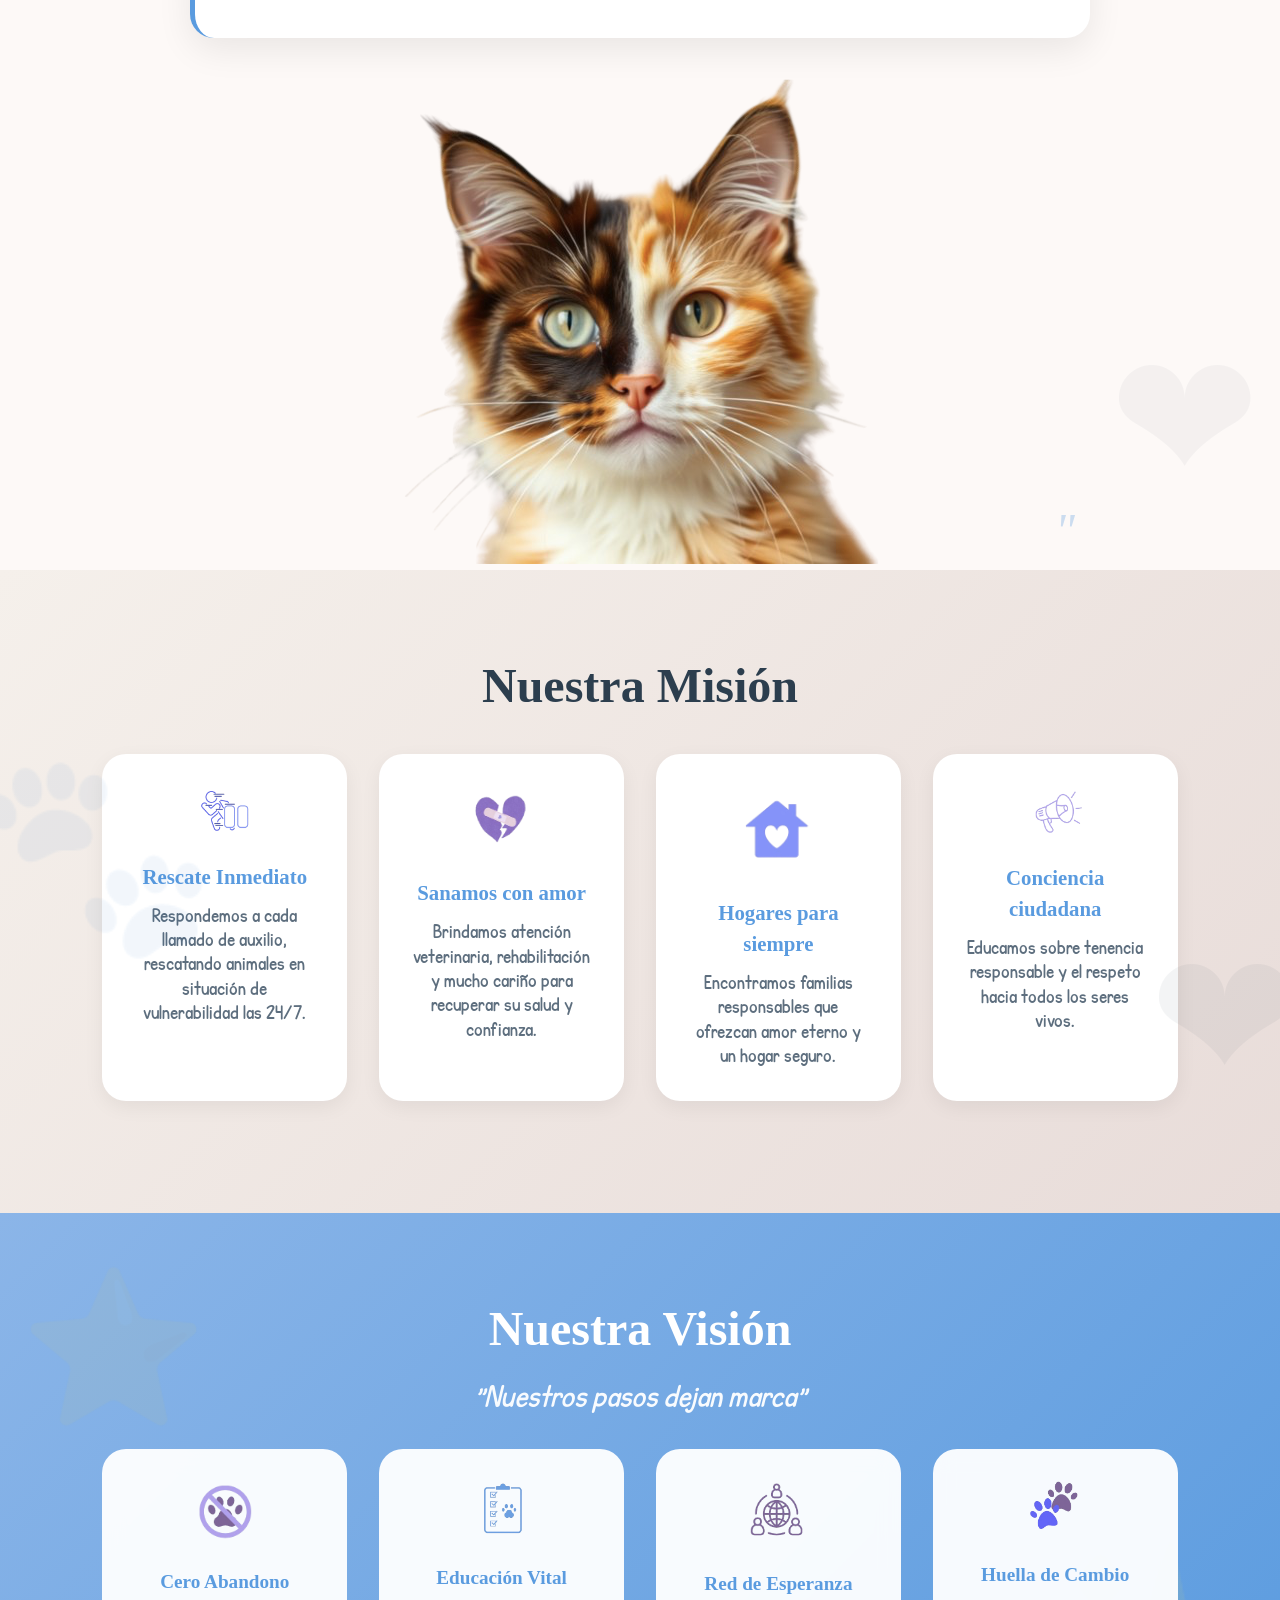
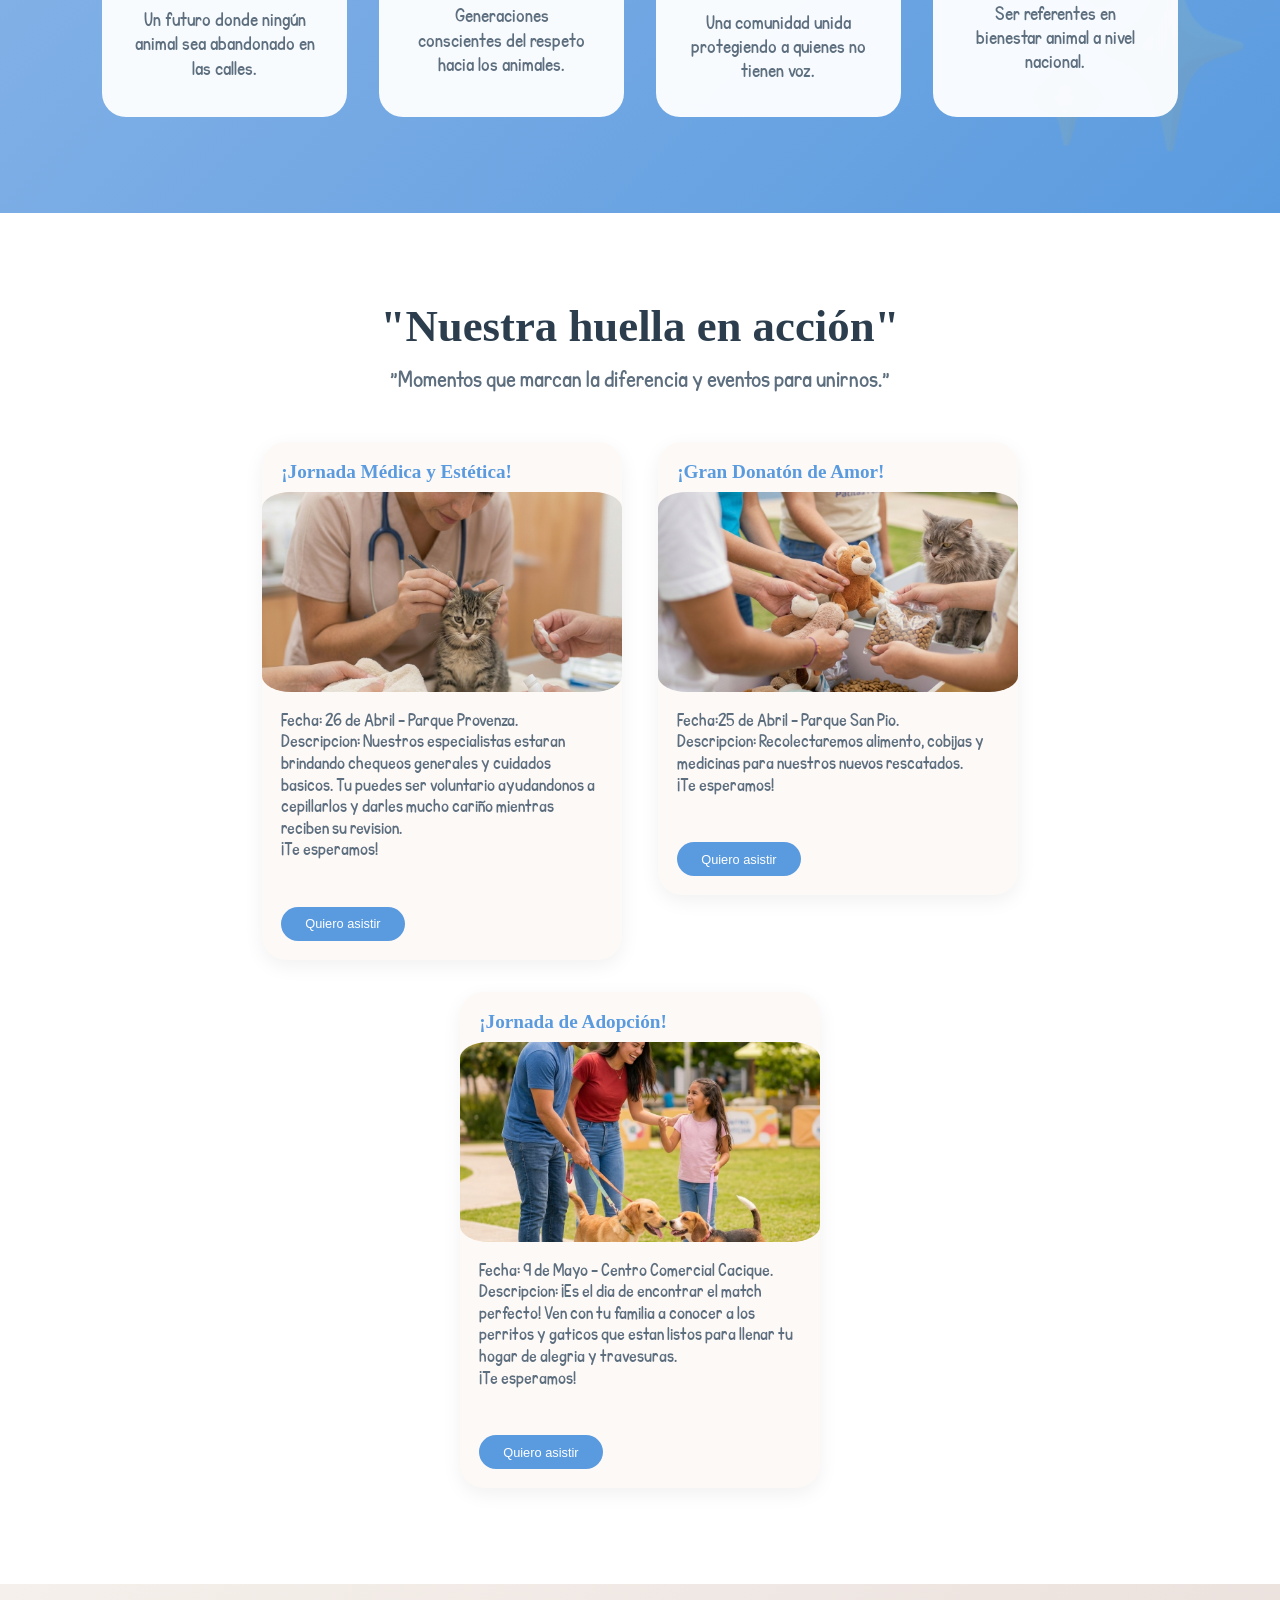
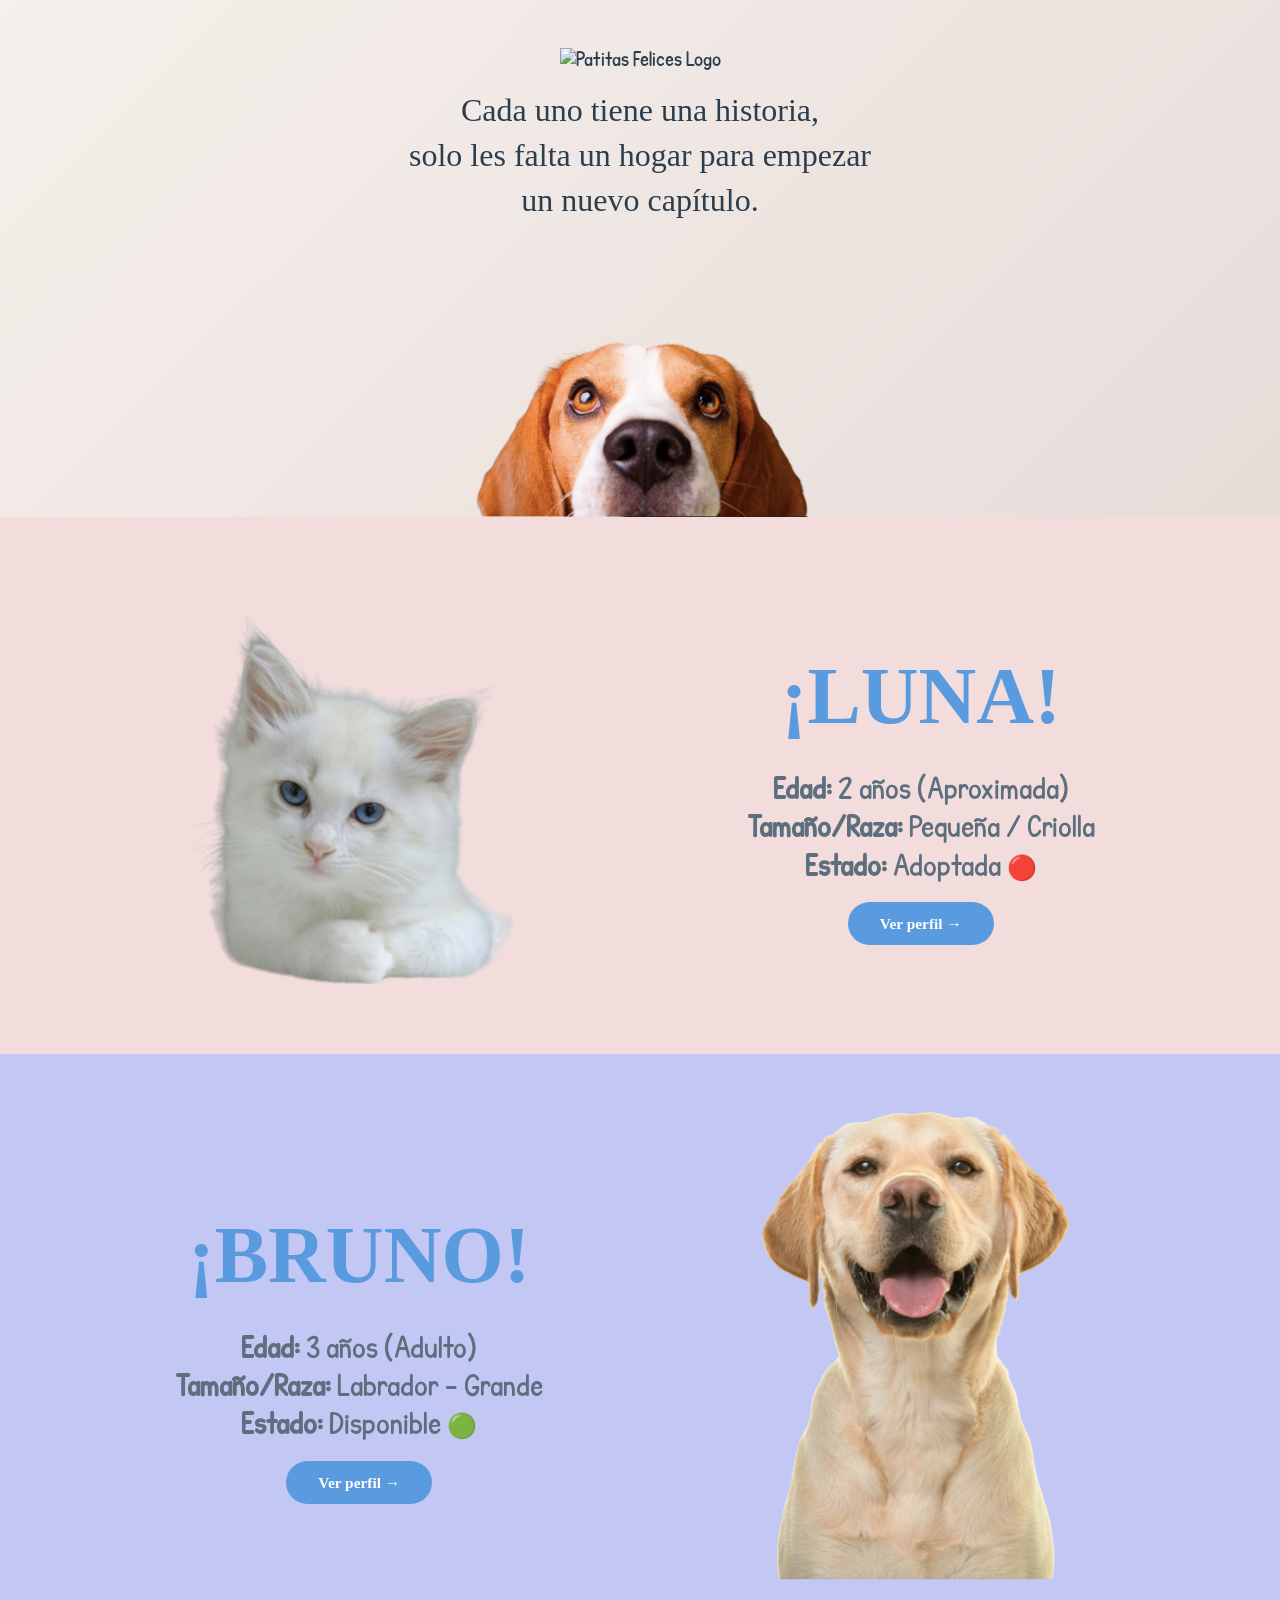
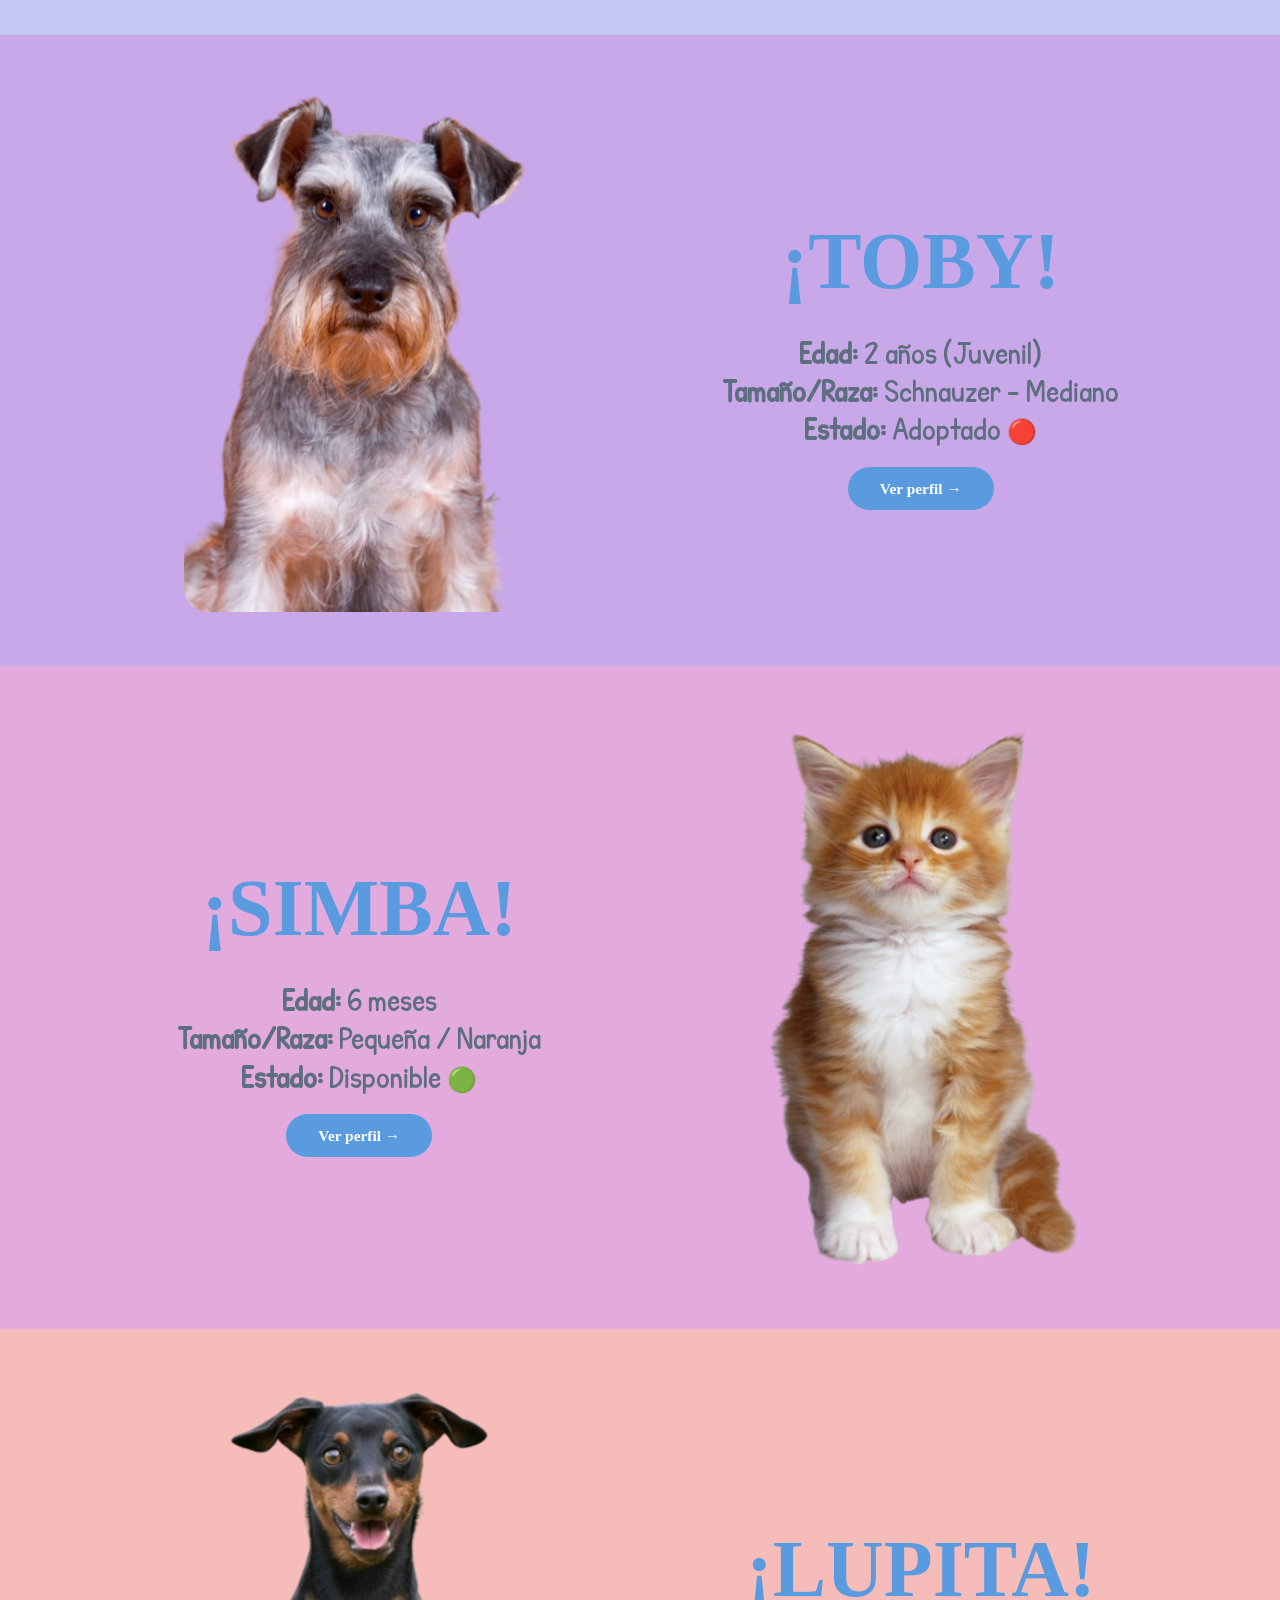
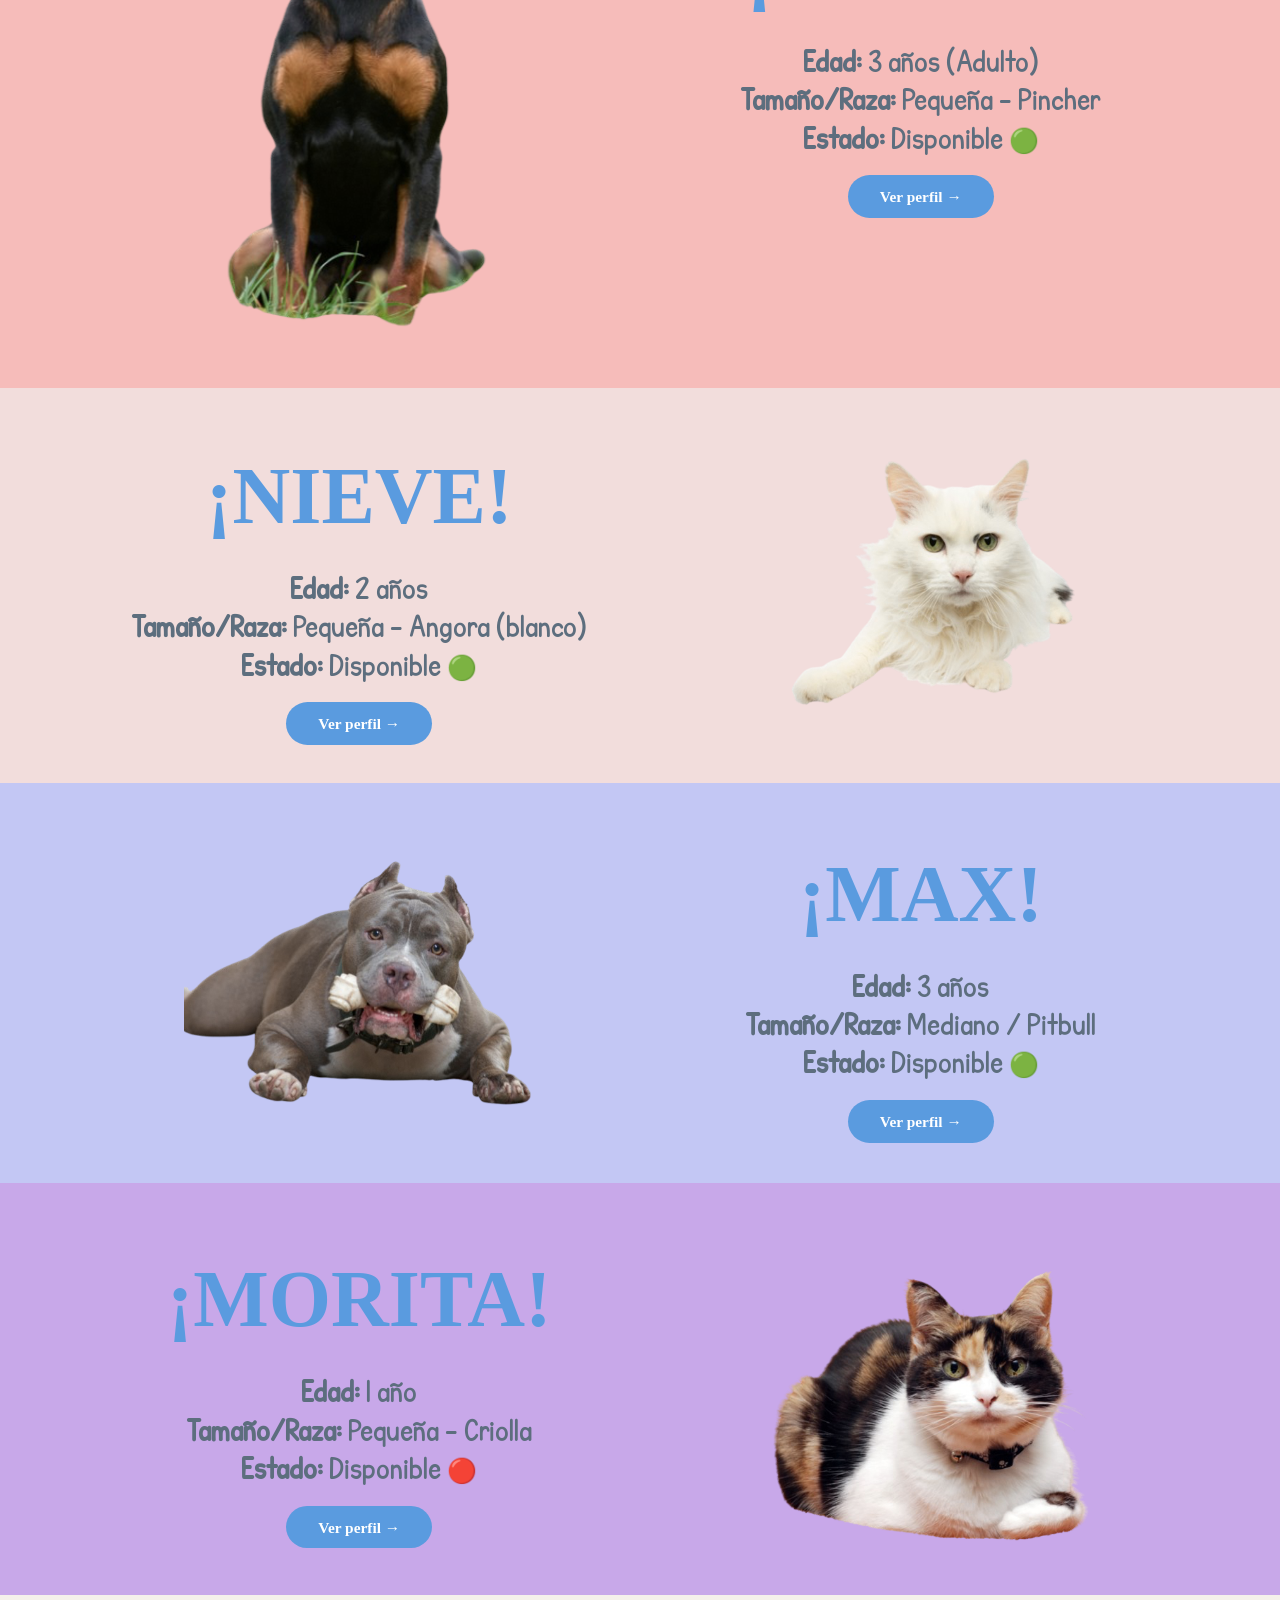
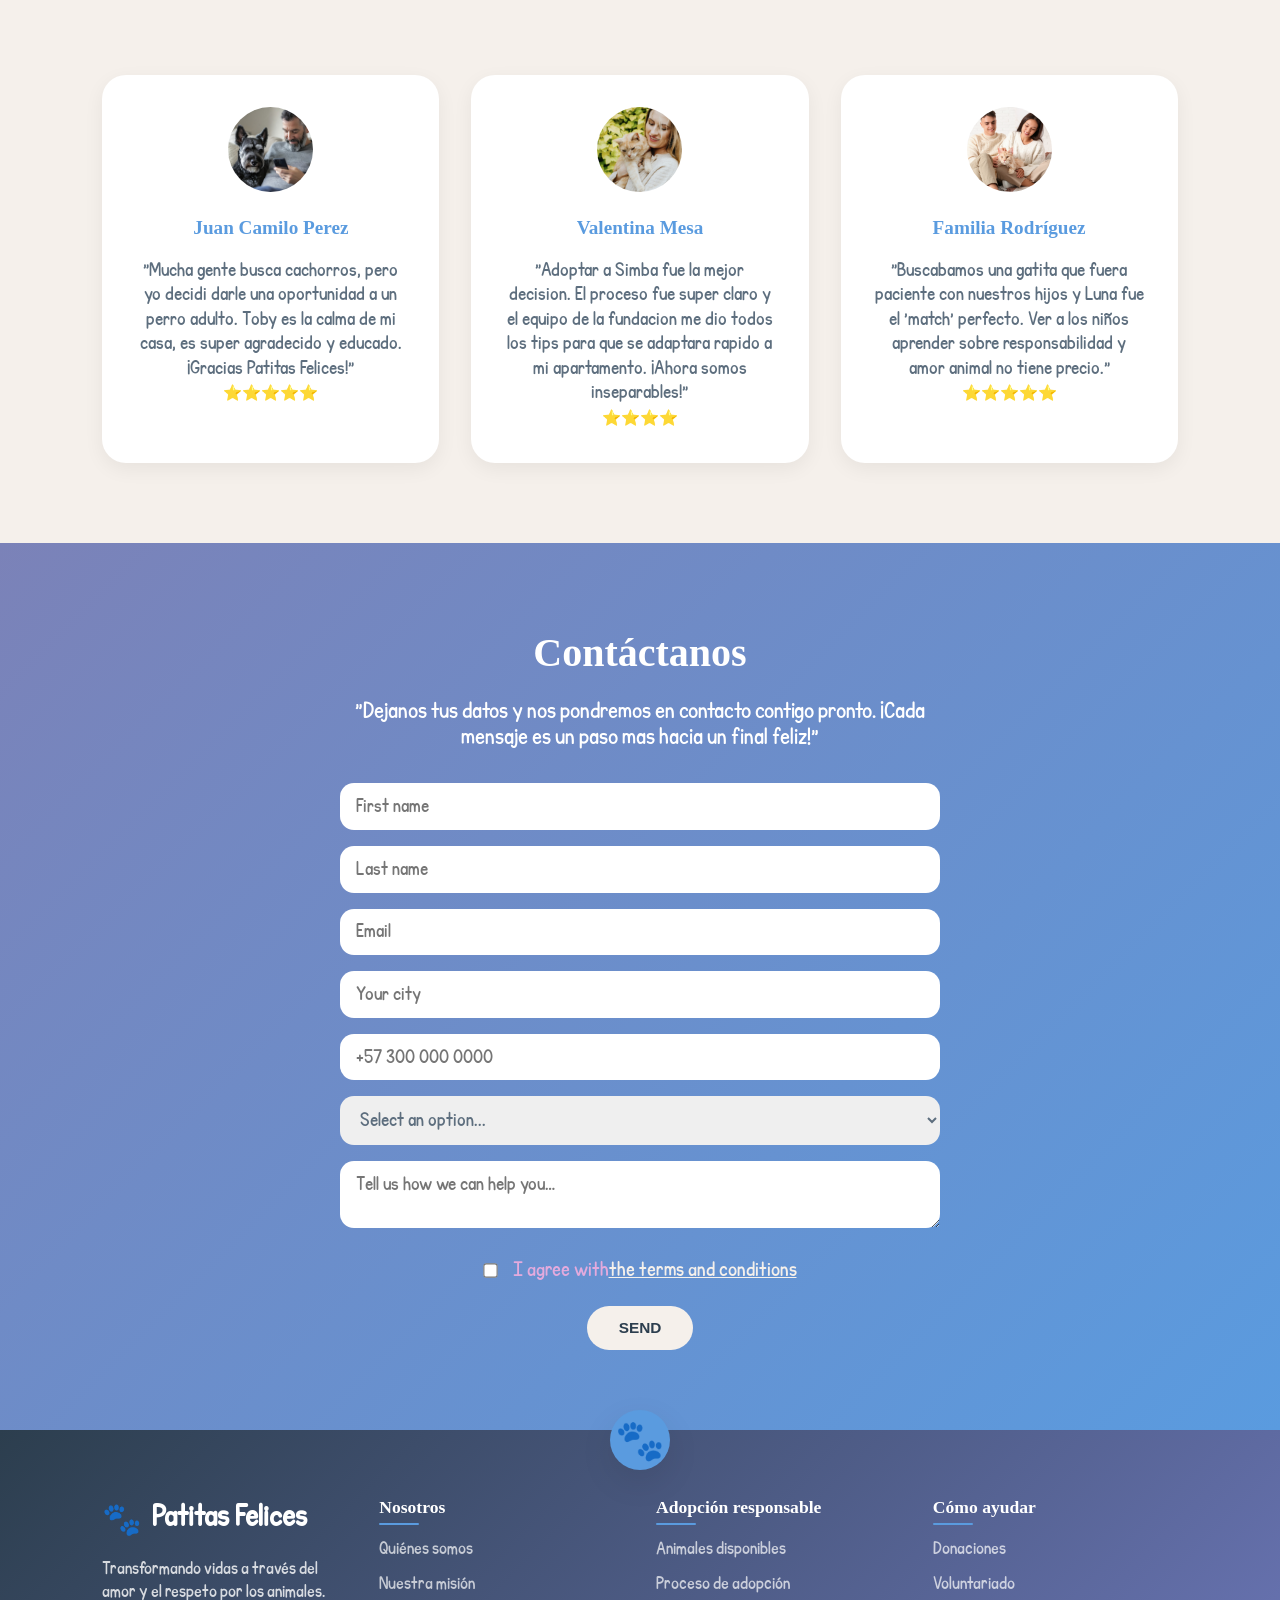
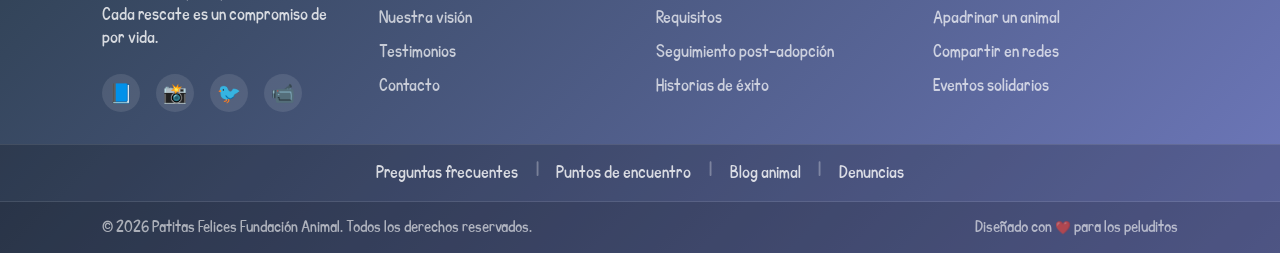
==== commit b2bf3b3f: "Merge pull request #10 from Jhonayker777/main fix from Jhonayker" ====
--- a/index.html
+++ b/index.html
@@ -11,7 +11,7 @@
 <body>
     <header>
         <div id="contenedor-logo">
-            <img src="imagenes/Isotipo.webp" alt="Logo">
+            <a href="#home"><img src="imagenes/Isotipo.webp" alt="Logo"></a>
         </div>
         <nav>
             <ul>
--- a/style.css
+++ b/style.css
@@ -439,11 +439,14 @@
     box-shadow: var(--sombra-suave);
     text-align: center;
     cursor: pointer;
+    
 }
 
 #Mision article:hover {
     transform: translateY(-8px);
     box-shadow: var(--sombra-natural);
+    border-top: 6px solid var(--mar);
+    transition: 0.5;
 }
 
 .mision-icono img {
@@ -455,6 +458,7 @@
 
 #Mision article:hover .mision-icono img {
     transform: scale(1.1);
+    
 }
 
 #Mision article h3 {
@@ -534,6 +538,7 @@
 #Vision article:hover {
     transform: translateY(-8px);
     box-shadow: var(--sombra-natural);
+    border-top: 6px solid var(--cielo);
 }
 
 .vision-icono img {
@@ -1165,10 +1170,25 @@
         background-position: 50%;
     }
     #testimonios {
-        grid-template-columns: 1, 1fr;
+         grid-template-columns: repeat(2, 1fr);
     }
     #familia-rodriguez {
-        column-span: all;
+        column-span: 2 !important;
+    }
+    .footer-container {
+        grid-template-columns: repeat(2, minmax(200px, 1fr));
+
+        justify-items: center;
+    }
+    .footer-columna {
+        text-align: center;
+        align-items: center;
+    }
+    .footer-logo {
+        justify-content: center;
+    }
+    .footer-redes {
+        justify-content: center;
     }
 }
 
